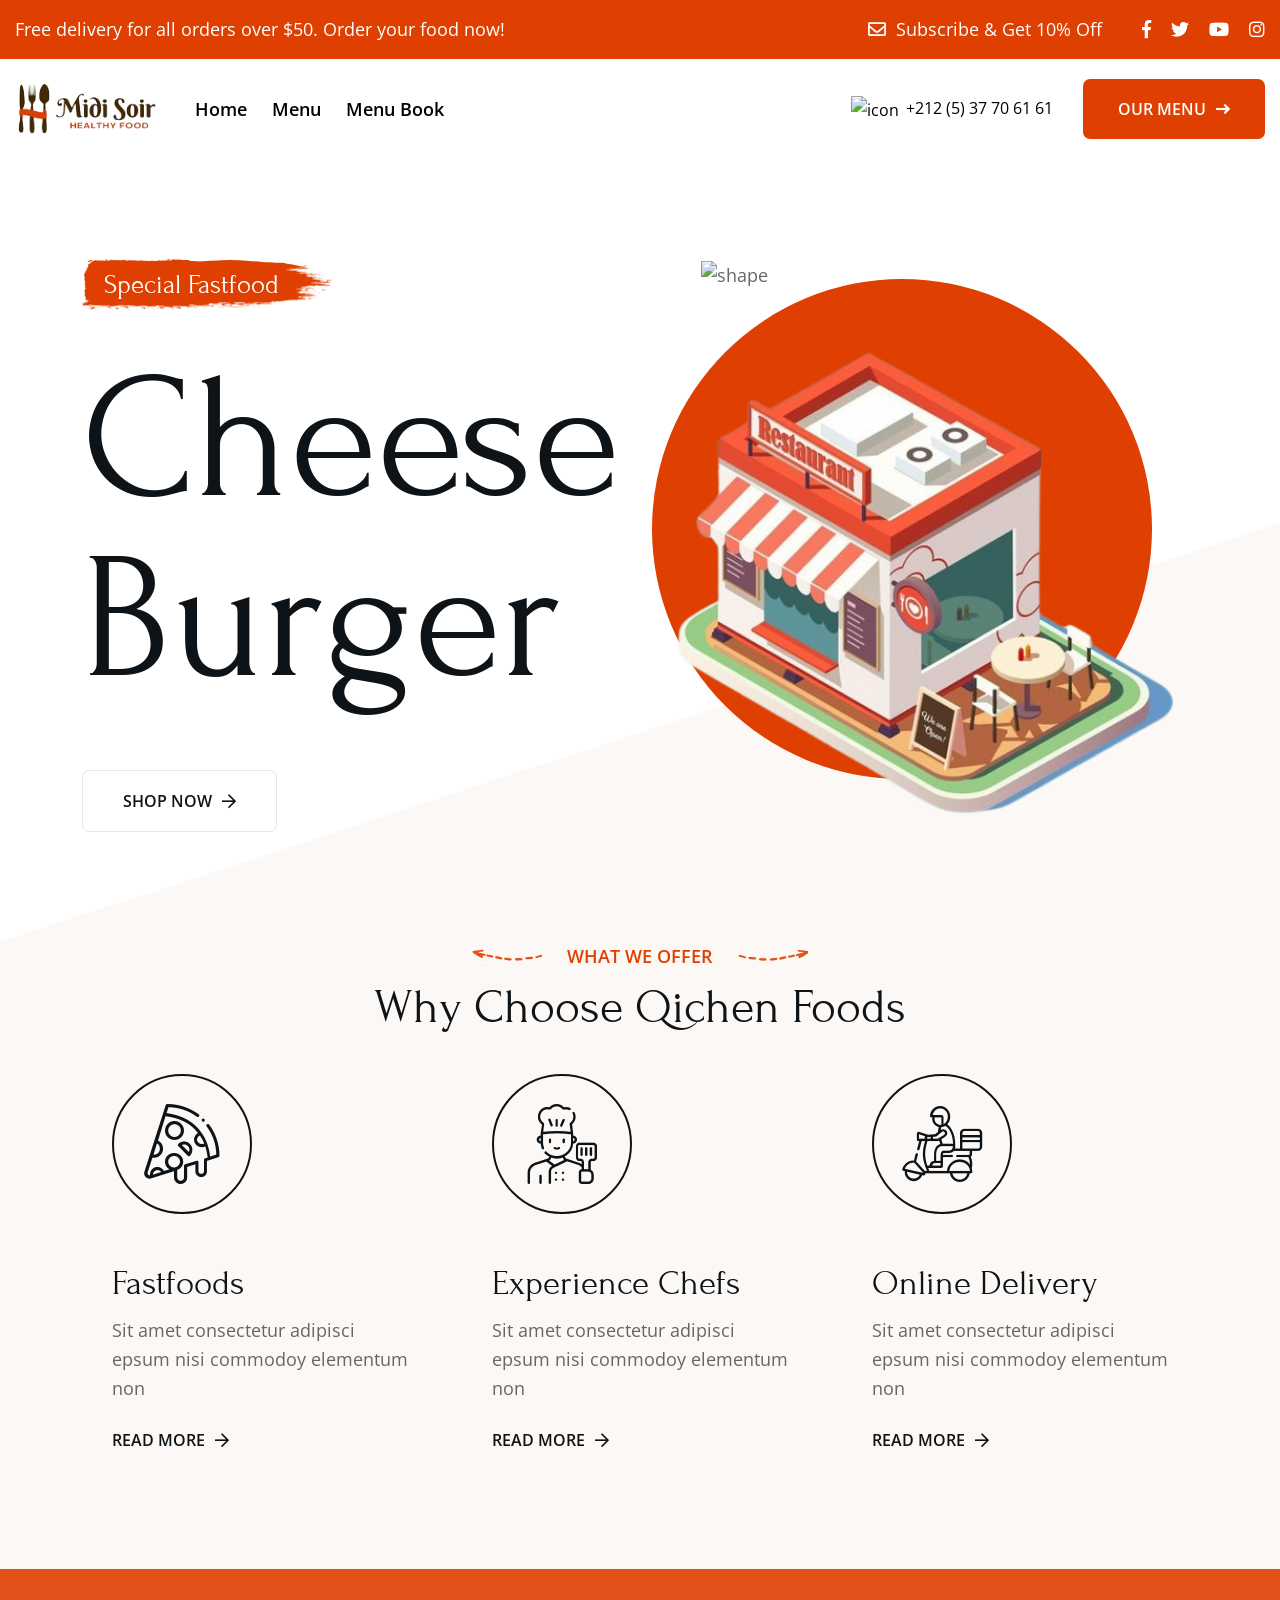
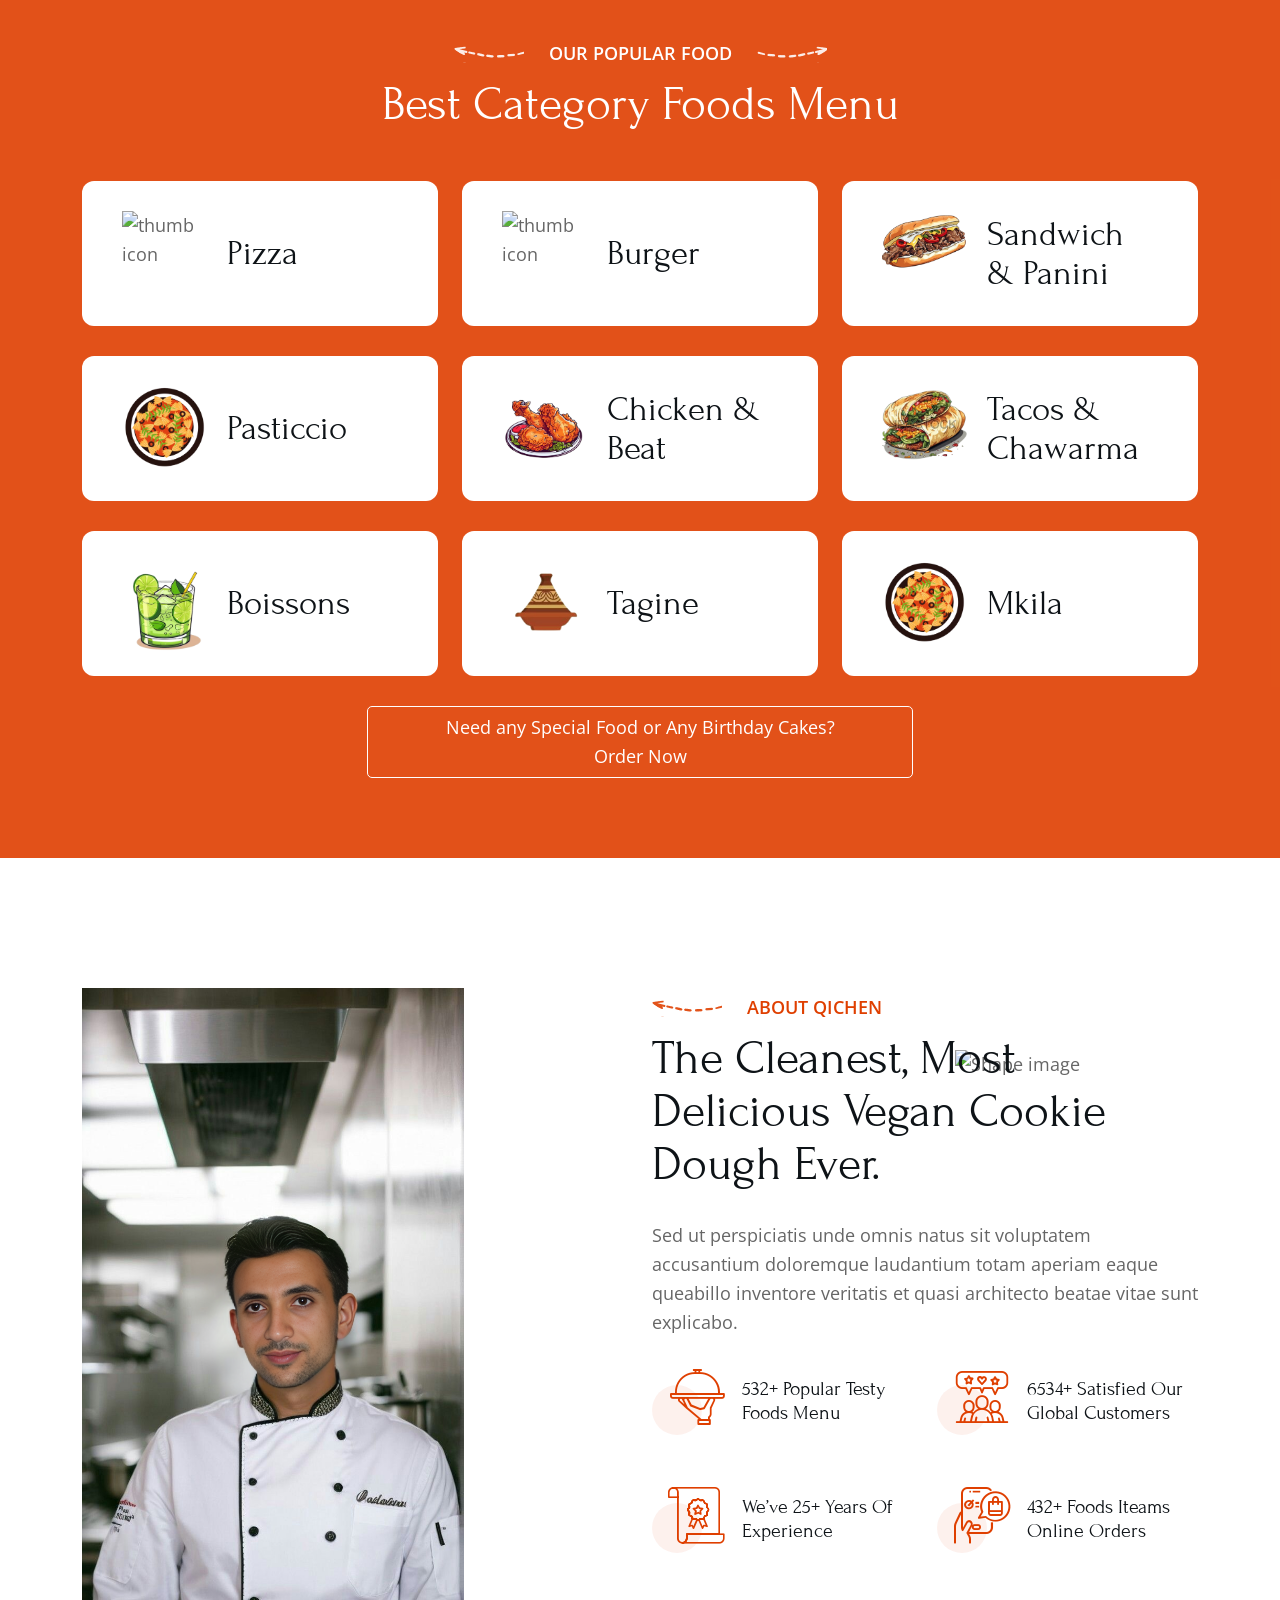
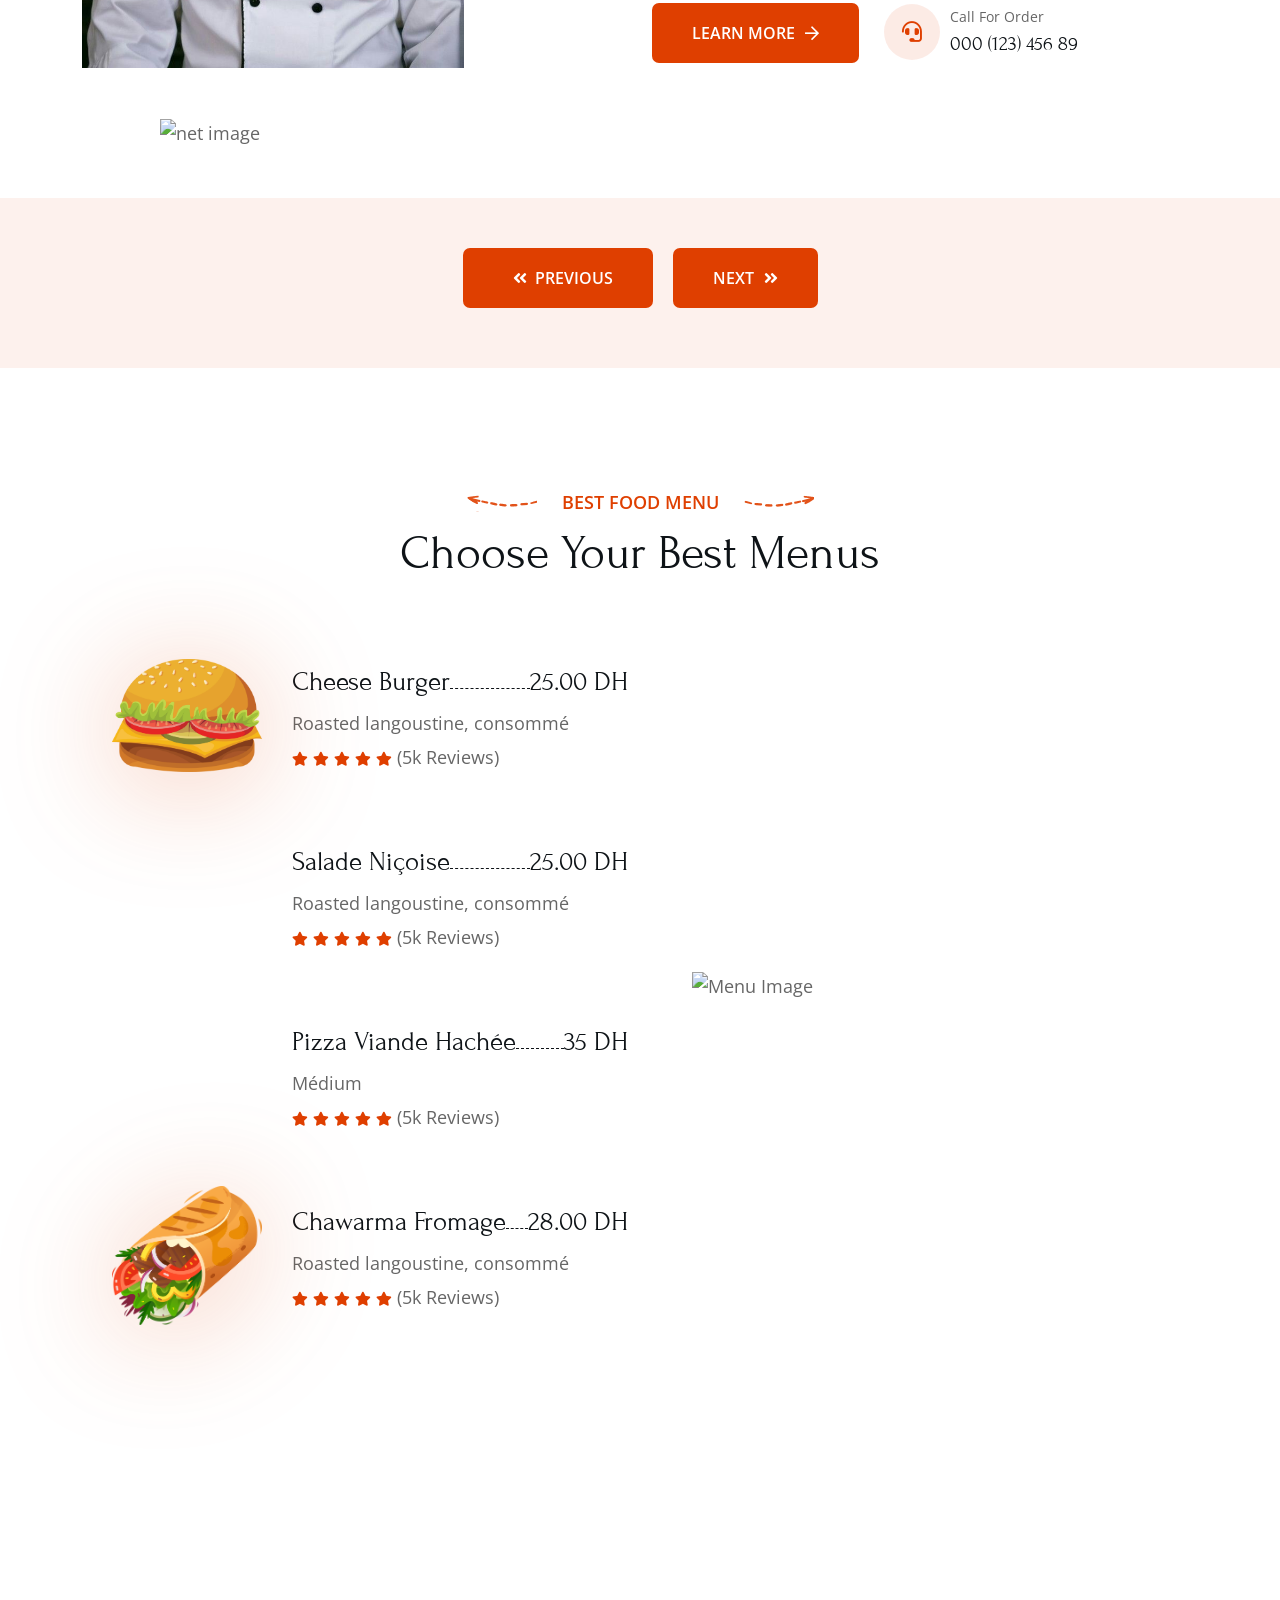
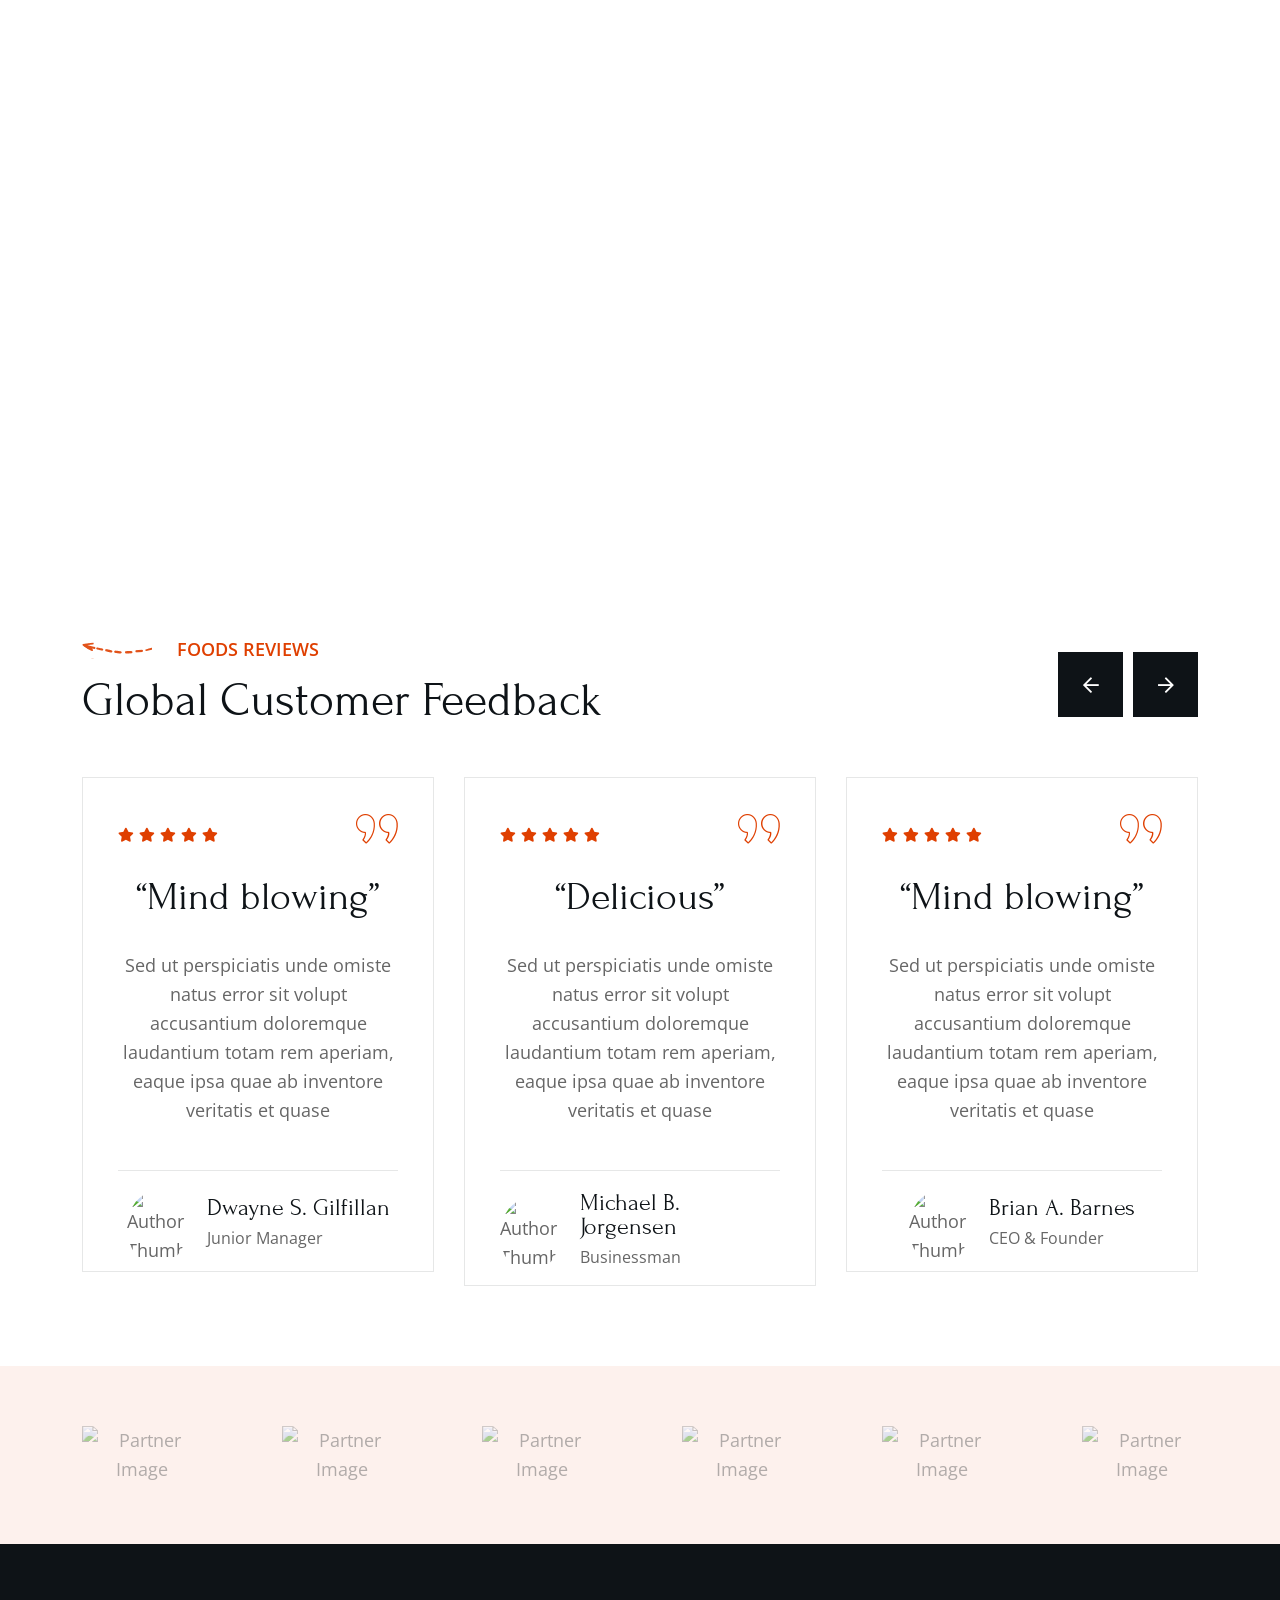
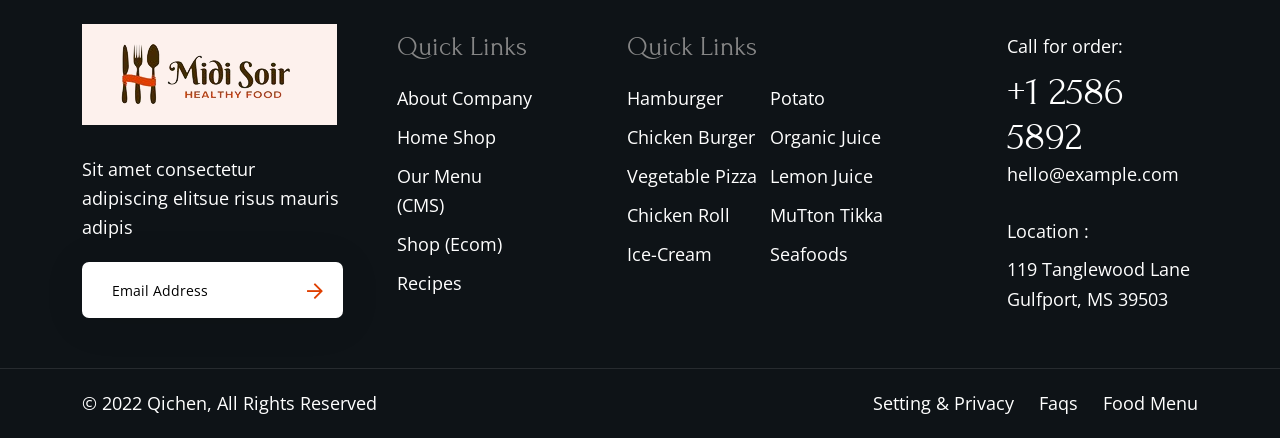
==== index.html @ 8001402e "New midi soir" ====
<!DOCTYPE html>
<html lang="zxx">
    <head>
        <!--====== Required meta tags ======-->
        <meta charset="utf-8">
        <meta http-equiv="x-ua-compatible" content="ie=edge">
        <meta name="description" content="">
        <meta name="viewport" content="width=device-width, initial-scale=1, shrink-to-fit=no">
        <!--====== Title ======-->
        <title>Qichen - Restaurant HTML Template</title>
        <!--====== Favicon Icon ======-->
        <link rel="shortcut icon" href="https://html.webtend.net/qichen/assets/images/favicon.ico" type="image/png">
        <!--====== Flaticon css ======-->
        <link rel="stylesheet" href="assets/fonts/flaticon/flaticon.css">
        <!--====== FontAwesome css ======-->
        <link rel="stylesheet" href="assets/fonts/fontawesome/css/all.min.css">
        <!--====== Bootstrap css ======-->
        <link rel="stylesheet" href="assets/vendor/bootstrap/css/bootstrap.min.css">
        <!--====== magnific-popup css ======-->
        <link rel="stylesheet" href="assets/vendor/magnific-popup/dist/magnific-popup.css">
        <!--====== Slick-popup css ======-->
        <link rel="stylesheet" href="assets/vendor/slick/slick.css">
        <!--====== Jquery UI css ======-->
        <link rel="stylesheet" href="assets/vendor/jquery-ui/jquery-ui.min.css">
        <!--====== Nice Select css ======-->
        <link rel="stylesheet" href="assets/vendor/nice-select/css/nice-select.css">
        <!--====== Animate css ======-->
        <link rel="stylesheet" href="assets/vendor/animate.css">
        <!--====== Default css ======-->
        <link rel="stylesheet" href="assets/css/default.css">
        <!--====== Style css ======-->
        <link rel="stylesheet" href="assets/css/style.css">
        <link rel="stylesheet" href="assets/css/book-menu.css">
    </head>
    <body>
        <!--====== Start Preloader ======-->
        <div class="preloader">
            <div class="loader">
                <div class="pre-shadow"></div>
                <div class="pre-box"></div>
            </div>
        </div><!--====== End Preloader ======-->

        <!--====== Start Header ======-->
        <header class="header-area">
            <div class="top-bar dark-red-bg text-white">
                <div class="container-fluid">
                    <div class="row">
                        <div class="col-lg-7">
                            <div class="top-left">
                                <span class="text">Free delivery for all orders over $50. Order your food now!</span>
                            </div>
                        </div>
                        <div class="col-lg-5">
                            <div class="top-right d-flex align-items-center justify-content-lg-end">
                                <span class="text"><i class="far fa-envelope"></i>Subscribe & Get 10% Off</span>
                                <ul class="social-link">
                                    <li><a href="#"><i class="fab fa-facebook-f"></i></a></li>
                                    <li><a href="#"><i class="fab fa-twitter"></i></a></li>
                                    <li><a href="#"><i class="fab fa-youtube"></i></a></li>
                                    <li><a href="#"><i class="fab fa-instagram"></i></a></li>
                                </ul>
                            </div>
                        </div>
                    </div>
                </div>
            </div>
            <!--=== Header Navigation ===-->
            <div class="header-navigation pt-20 pb-20">
                <div class="nav-overlay"></div>
                <div class="container-fluid">
                    <!--=== Primary Menu ===-->
                    <div class="primary-menu">
                        <!--=== Site Branding ===-->
                        <div class="site-branding">
                            <a href="index.html" class="brand-logo"><img src="assets/midi-soir/logo.png" alt="Site Logo"></a>
                        </div>
                        <!--=== Nav Inner Menu ===-->
                        <div class="nav-inner-menu">
                            <div class="nav-menu">
                                <!--=== Mobile Logo ===-->
                                <div class="mobile-logo mb-30 d-block d-xl-none text-center">
                                    <a href="index.html" class="brand-logo"><img src="https://html.webtend.net/qichen/assets/images/logo/logo-black.png" alt="Site Logo"></a>
                                </div>
                                <!--=== Main Menu ===-->
                                <nav class="main-menu">
                                    <ul>
                                        <li class="menu-item has-children"><a href="index.html" class="active">Home</a>
                                        </li>
                                        <li class="menu-item has-children"><a href="menu-fastfood.html">Menu</a>
                                        </li>

                                        <li class="menu-item has-children"><a href="Menu02.html">Menu Book</a>
                                        </li>
                                        <!-- <li class="menu-item"><a href="about.html">About</a></li>
                                        <li class="menu-item has-children"><a href="#">Shop</a>
                                            <ul class="sub-menu">
                                                <li><a href="products.html">Our Products</a></li>
                                                <li><a href="product-details.html">Product Details</a></li>
                                                <li><a href="cart.html">Sopping Cart</a></li>
                                                <li><a href="checkout.html">Checkout</a></li>
                                            </ul>
                                        </li>
                                        <li class="menu-item has-children"><a href="#">Blog</a>
                                            <ul class="sub-menu">
                                                <li><a href="blog-standard.html">Blog Standard</a></li>
                                                <li><a href="blog-details.html">Blog Details</a></li>
                                            </ul>
                                        </li>
                                        <li class="menu-item has-children"><a href="#">Pages</a>
                                            <ul class="sub-menu">
                                                <li><a href="gallery.html">Our Gallery</a></li>
                                                <li><a href="chefs.html">Our Chefs</a></li>
                                                <li><a href="history.html">Our History</a></li>
                                                <li><a href="reservations.html">Reservations</a></li>
                                                <li><a href="404.html">404</a></li>
                                                <li><a href="faq.html">Faq</a></li>
                                                <li><a>Contact</a></li>
                                            </ul>
                                        </li> -->
                                    </ul>
                                </nav>
                                <!--=== Nav Button ===-->
                                <div class="menu-button mt-40 d-xl-none">
                                    <a class="main-btn btn-red">Our Menu<i class="fas fa-long-arrow-right"></i></a>
                                </div>
                            </div>
                            <!--=== Nav right Item ===-->
                            <div class="nav-right-item d-flex align-items-center">
                                <div class="nav-call-button">
                                    <span><img src="https://html.webtend.net/qichen/assets/images/call.png" alt="icon"><a href="tel:+212 (5) 37 70 61 61">+212 (5) 37 70 61 61</a></span>
                                </div>
                                <div class="menu-button d-xl-block d-none">
                                    <a class="main-btn btn-red">Our Menu<i class="fas fa-long-arrow-right"></i></a>
                                </div>
                                <div class="navbar-toggler">
                                    <span></span>
                                    <span></span>
                                    <span></span>
                                </div>
                            </div>
                        </div>
                    </div>
                </div>
            </div>
        </header><!--====== End Header ======-->
        <!--=== Start Banner Section ===-->
        <section class="banner-two p-r z-1">
            <div class="shape shape-one"><span><img src="https://html.webtend.net/qichen/assets/images/hero/hero-shape-1.png" alt="shape"></span></div>
            <div class="shape shape-two"><span><img src="https://html.webtend.net/qichen/assets/images/hero/hot.png" alt="shape"></span></div>
            <div class="shape svg-shape">
                <svg height="435" viewBox="0 0 1920 435" fill="none" xmlns="http://www.w3.org/2000/svg">
                    <path d="M1330 0L0 435H1920V240L1330 0Z"/>
                </svg>
            </div>
            <div class="container">
                <div class="row align-items-center">
                    <div class="col-lg-6 order-lg-1 order-2">
                        <div class="hero-content">
                            <span class="tag-line wow fadeInUp" data-wow-delay=".5s">Special Fastfood</span>
                            <h1 class="wow fadeInDown" data-wow-delay=".7s">Cheese
                                Burger</h1>
                            <div class="hero-button wow fadeInUp" data-wow-delay=".9s">
                                <a href="products.html" class="main-btn filled-btn">Shop now<i class="far fa-arrow-right"></i></a>
                            </div>
                        </div>
                    </div>
                    <div class="col-lg-6 order-lg-2 order-1">
                        <div class="event-one_image-box text-center p-r z-1 wow fadeInLeft">
                            <img width="100%" src="assets/midi-soir/f3d70bfc100c0dec1bcbd3b7ba8bdef7-removebg-preview.png" alt="Event Image">
                            <div class="shape circle-shape"><span></span></div>
                        </div>
                        <!-- <div class="hero-img-box wow fadeInRight" data-wow-delay=".7s">
                            <img src="https://html.webtend.net/qichen/assets/images/hero/hero-2.png" alt="Hero Image">
                        </div> -->
                    </div>
                </div>
            </div>
        </section><!--=== End Banner Section ===-->
        <!--=== Start Features Section ===-->
        <section class="features-section light-gray-bg pb-75">
            <div class="container">
                <div class="row justify-content-center">
                    <div class="col-xl-6 col-lg-12">
                        <div class="section-title text-center mb-40">
                            <span class="sub-title">What we offer</span>
                            <h2>Why Choose Qichen Foods</h2>
                        </div>
                    </div>
                </div>
                <div class="row justify-content-center">
                    <div class="col-lg-4 col-md-6 col-sm-12">
                        <div class="single-features-item-two animate-hover-icon wow fadeInUp mb-40">
                            <div class="inner-content">
                                <div class="icon">
                                    <i class="flaticon-pizza-slice-1"></i>
                                </div>
                                <div class="text">
                                    <h3 class="title">Fastfoods</h3>
                                    <p>Sit amet consectetur adipisci epsum nisi commodoy elementum non</p>
                                    <a href="about.html" class="btn-link">read more<i class="far fa-arrow-right"></i></a>
                                </div>
                            </div>
                        </div>
                    </div>
                    <div class="col-lg-4 col-md-6 col-sm-12">
                        <div class="single-features-item-two animate-hover-icon wow fadeInDown mb-40">
                            <div class="inner-content">
                                <div class="icon">
                                    <i class="flaticon-chef-1"></i>
                                </div>
                                <div class="text">
                                    <h3 class="title">Experience Chefs</h3>
                                    <p>Sit amet consectetur adipisci epsum nisi commodoy elementum non</p>
                                    <a href="about.html" class="btn-link">read more<i class="far fa-arrow-right"></i></a>
                                </div>
                            </div>
                        </div>
                    </div>
                    <div class="col-lg-4 col-md-6 col-sm-12">
                        <div class="single-features-item-two animate-hover-icon wow fadeInUp mb-40">
                            <div class="inner-content">
                                <div class="icon">
                                    <i class="flaticon-delivery-man"></i>
                                </div>
                                <div class="text">
                                    <h3 class="title">Online Delivery</h3>
                                    <p>Sit amet consectetur adipisci epsum nisi commodoy elementum non</p>
                                    <a href="about.html" class="btn-link">read more<i class="far fa-arrow-right"></i></a>
                                </div>
                            </div>
                        </div>
                    </div>
                </div>
            </div>
        </section><!--=== End Features Section ===-->

             <!--=== Start Category Section ===-->
             <section class="category-bg-section pt-70 pb-80 p-r z-1" style="background-image: url(https://html.webtend.net/qichen/assets/images/bg/category-bg-1.jpg);">
                <div class="container">
                    <div class="row justify-content-center">
                        <div class="col-xl-6 col-lg-10">
                            <!--=== Section Title ===-->
                            <div class="section-title text-center text-white mb-50 wow fadeInDown">
                                <span class="sub-title">Our Popular Food</span>
                                <h2>Best Category Foods Menu</h2>
                            </div>
                        </div>
                    </div>
                    <div class="row">
                        <div class="col-lg-4 col-md-6 col-sm-12">
                            <!--=== Single Category Item ===-->
                            <div class="single-category-item mb-30 wow fadeInUp">
                                <div class="icon">
                                    <img src="https://html.webtend.net/qichen/assets/images/icon/icon-1.png" alt="thumb icon">
                                </div>
                                <div class="content d-flex">
                                    <h3 class="title"><a >Pizza</a></h3>
                                    <!-- <a  class="icon-btn"><i class="far fa-arrow-right"></i></a> -->
                                </div>
                            </div>
                        </div>
                        <div class="col-lg-4 col-md-6 col-sm-12">
                            <!--=== Single Category Item ===-->
                            <div class="single-category-item mb-30 wow fadeInUp">
                                <div class="icon">
                                    <img src="https://html.webtend.net/qichen/assets/images/icon/icon-2.png" alt="thumb icon">
                                </div>
                                <div class="content d-flex">
                                    <h3 class="title"><a >Burger</a></h3>
                                    <!-- <a  class="icon-btn"><i class="far fa-arrow-right"></i></a> -->
                                </div>
                            </div>
                        </div>
                        <div class="col-lg-4 col-md-6 col-sm-12">
                            <!--=== Single Category Item ===-->
                            <div class="single-category-item mb-30 wow fadeInUp">
                                <div class="icon">
                                    <img src="assets/midi-soir/sandwich-removebg-preview.png" alt="thumb icon">
                                </div>
                                <div class="content d-flex">
                                    <h3 class="title"><a >Sandwich & Panini</a></h3>
                                    <!-- <a  class="icon-btn"><i class="far fa-arrow-right"></i></a> -->
                                </div>
                            </div>
                        </div>
                        <div class="col-lg-4 col-md-6 col-sm-12">
                            <!--=== Single Category Item ===-->
                            <div class="single-category-item mb-30 wow fadeInUp">
                                <div class="icon">
                                    <img src="assets/midi-soir/pasticcio-removebg-preview.png" alt="thumb icon">
                                </div>
                                <div class="content d-flex">
                                    <h3 class="title"><a >Pasticcio</a></h3>
                                    <!-- <a  class="icon-btn"><i class="far fa-arrow-right"></i></a> -->
                                </div>
                            </div>
                        </div>
                        <div class="col-lg-4 col-md-6 col-sm-12">
                            <!--=== Single Category Item ===-->
                            <div class="single-category-item mb-30 wow fadeInUp">
                                <div class="icon">
                                    <img src="assets/midi-soir/chicken-meat-removebg-preview.png" alt="thumb icon">
                                </div>
                                <div class="content d-flex">
                                    <h3 class="title"><a >Chicken & Beat</a></h3>
                                    <!-- <a  class="icon-btn"><i class="far fa-arrow-right"></i></a> -->
                                </div>
                            </div>
                        </div>
                        <div class="col-lg-4 col-md-6 col-sm-12">
                            <!--=== Single Category Item ===-->
                            <div class="single-category-item mb-30 wow fadeInUp">
                                <div class="icon">
                                    <img src="assets/midi-soir/tacos-removebg-preview.png" alt="thumb icon">
                                </div>
                                <div class="content d-flex">
                                    <h3 class="title"><a >Tacos & Chawarma </a></h3>
                                    <!-- <a  class="icon-btn"><i class="far fa-arrow-right"></i></a> -->
                                </div>
                            </div>
                        </div>


                        <div class="col-lg-4 col-md-6 col-sm-12">
                            <!--=== Single Category Item ===-->
                            <div class="single-category-item mb-30 wow fadeInUp">
                                <div class="icon">
                                    <img src="assets/midi-soir/boisson-2.png" alt="thumb icon">
                                </div>
                                <div class="content d-flex">
                                    <h3 class="title"><a href="menu-seafood.html">Boissons </a></h3>
                                    <!-- <a href="menu-seafood.html" class="icon-btn"><i class="far fa-arrow-right"></i></a> -->
                                </div>
                            </div>
                        </div>

                        <div class="col-lg-4 col-md-6 col-sm-12">
                            <!--=== Single Category Item ===-->
                            <div class="single-category-item mb-30 wow fadeInUp">
                                <div class="icon">
                                    <img src="assets/midi-soir/tajine-illustration.png" alt="thumb icon">
                                </div>
                                <div class="content d-flex">
                                    <h3 class="title"><a href="menu-seafood.html">Tagine </a></h3>
                                    <!-- <a href="menu-seafood.html" class="icon-btn"><i class="far fa-arrow-right"></i></a> -->
                                </div>
                            </div>
                        </div>

                        <div class="col-lg-4 col-md-6 col-sm-12">
                            <!--=== Single Category Item ===-->
                            <div class="single-category-item mb-30 wow fadeInUp">
                                <div class="icon">
                                    <img src="assets/midi-soir/pasticcio-removebg-preview.png" alt="thumb icon">
                                </div>
                                <div class="content d-flex">
                                    <h3 class="title"><a href="menu-seafood.html">Mkila  </a></h3>
                                    <!-- <a href="menu-seafood.html" class="icon-btn"><i class="far fa-arrow-right"></i></a> -->
                                </div>
                            </div>
                        </div>
                    </div>
                    <div class="row justify-content-center">
                        <div class="col-xl-6 col-lg-8">
                            <!--=== Quote Box ===-->
                            <div class="quote-box text-center text-white wow fadeInUp">
                                <p>Need any Special Food or Any Birthday Cakes? <a href="menu-fastfood.html">Order Now</a></p>
                            </div>
                        </div>
                    </div>
                </div>
            </section><!--=== End Category Section ===-->
        <!--=== Start About Section ===-->
        <section class="about-shape-two-section p-r z-1 pt-130 pb-80">
            <div class="shape shape-one"><span><img src="https://html.webtend.net/qichen/assets/images/about/net.png" alt="net image"></span></div>
            <div class="shape shape-two"><span><img src="https://html.webtend.net/qichen/assets/images/about/shape-1.png" alt="Shape image"></span></div>
            <div class="container">
                <div class="row align-items-center">
                    <div class="col-lg-6">
                        <div class="about-image-box mb-50 wow fadeInLeft">
                            <!-- <img src="https://html.webtend.net/qichen/assets/images/about/image-6.jpg" alt="About Image"> -->
                            <img style="max-width: 70% !important;" src="4e5154fb-8cb1-4b45-a228-48e058f876f1.png" alt="About Image">

                        </div>
                    </div>
                    <div class="col-lg-6">
                        <div class="about-content-box content-box-gap mb-40">
                            <div class="section-title section-title-left mb-30 wow fadeInUp">
                                <span class="sub-title">About Qichen</span>
                                <h2>The Cleanest, Most Delicious Vegan Cookie Dough Ever.</h2>
                            </div>
                            <p class="wow fadeInDown">Sed ut perspiciatis unde omnis natus sit voluptatem accusantium doloremque laudantium totam aperiam eaque queabillo inventore
                                veritatis et quasi architecto beatae vitae sunt explicabo.</p>
                            <div class="row">
                                <div class="col-md-6">
                                    <div class="fancy-icon-box mb-50 wow fadeInUp">
                                        <div class="icon">
                                            <i class="flaticon-food-serving"></i>
                                        </div>
                                        <div class="text">
                                            <h5>532+ Popular Testy
                                                Foods Menu</h5>
                                        </div>
                                    </div>
                                </div>
                                <div class="col-md-6">
                                    <div class="fancy-icon-box mb-50 wow fadeInUp">
                                        <div class="icon">
                                            <i class="flaticon-discuss"></i>
                                        </div>
                                        <div class="text">
                                            <h5>6534+ Satisfied Our Global Customers</h5>
                                        </div>
                                    </div>
                                </div>
                                <div class="col-md-6">
                                    <div class="fancy-icon-box mb-50 wow fadeInUp">
                                        <div class="icon">
                                            <i class="flaticon-certificate"></i>
                                        </div>
                                        <div class="text">
                                            <h5>We’ve 25+ Years Of Experience</h5>
                                        </div>
                                    </div>
                                </div>
                                <div class="col-md-6">
                                    <div class="fancy-icon-box mb-50 wow fadeInUp">
                                        <div class="icon">
                                            <i class="flaticon-smartphone"></i>
                                        </div>
                                        <div class="text">
                                            <h5>432+ Foods Iteams
                                                Online Orders</h5>
                                        </div>
                                    </div>
                                </div>
                            </div>
                            <div class="about-button wow fadeInUp">
                                <a href="about.html" class="main-btn btn-red">learn more<i class="far fa-arrow-right"></i></a>
                                <a href="tel:000(123)45689" class="call-button">
                                    <div class="icon">
                                        <i class="fas fa-headset"></i>
                                    </div>
                                    <div class="text">
                                        <span>Call For Order</span>
                                        <h5>000 (123) 456 89</h5>
                                    </div>
                                </a>
                            </div>
                        </div>
                    </div>
                </div>
            </div>
        </section><!--=== End About Section ===-->

          <section class="menu-section menu-book-section pt-50 pb-20">
            <div class="controls">
                <button class="main-btn btn-red" id="prevBtn"><i class="fas fa-angle-double-left me-2"></i> Previous</button>
                <button class="main-btn btn-red" id="nextBtn">Next <i class="fas fa-angle-double-right"></i></button>
              </div>
                <div class="book-container" id="book"></div>
        </section><!--=== End Menu Section ===-->



         <!--=== Start Menu Section ===-->
         <section class="menu-section pt-120 pb-80">
            <div class="container">
                <div class="row justify-content-center">
                    <div class="col-xl-6 col-lg-10">
                        <div class="section-title text-center mb-60 wow fadeInDown">
                            <span class="sub-title">Best food menu</span>
                            <h2>Choose Your Best Menus</h2>
                        </div>
                    </div>
                </div>
                <div class="row align-items-center">
                    <div class="col-lg-6">
                        <div class="menu-content-box pl-lg-30 mb-50">
                            <div class="single-menu-item mb-30 wow fadeInUp">
                                <div class="thumb">
                                    <img src="assets/midi-soir/Asset 10.png" alt="">
                                </div>
                                <div class="text">
                                    <h3 class="item-title-price"><a href="menu-fastfood.html" class="item-title">Cheese Burger</a><span class="dot-border"></span><span class="price">25.00 DH</span></h3>
                                    <p>Roasted langoustine, consommé</p>
                                    <ul class="ratings">
                                        <li><i class="fas fa-star"></i></li>
                                        <li><i class="fas fa-star"></i></li>
                                        <li><i class="fas fa-star"></i></li>
                                        <li><i class="fas fa-star"></i></li>
                                        <li><i class="fas fa-star"></i></li>
                                        <li><span><a href="#">(5k Reviews)</a></span></li>
                                    </ul>
                                </div>
                            </div>
                            <div class="single-menu-item mb-30 wow fadeInUp">
                                <div class="thumb">
                                    <img src="assets/midi-soir/10 a.png" alt="">
                                </div>
                                <div class="text">
                                    <h3 class="item-title-price"><a href="menu-fastfood.html" class="item-title">
                                        Salade Niçoise</a><span class="dot-border"></span><span class="price">25.00 DH</span></h3>
                                    <p>Roasted langoustine, consommé</p>
                                    <ul class="ratings">
                                        <li><i class="fas fa-star"></i></li>
                                        <li><i class="fas fa-star"></i></li>
                                        <li><i class="fas fa-star"></i></li>
                                        <li><i class="fas fa-star"></i></li>
                                        <li><i class="fas fa-star"></i></li>
                                        <li><span><a href="#">(5k Reviews)</a></span></li>
                                    </ul>
                                </div>
                            </div>
                            <div class="single-menu-item mb-30 wow fadeInUp">
                                <div class="thumb">
                                    <img src="assets/midi-soir/M026T0043 H Pizza 24Oct23.png" alt="">
                                </div>
                                <div class="text">
                                    <h3 class="item-title-price"><a href="menu-fastfood.html" class="item-title">Pizza Viande Hachée</a><span class="dot-border"></span><span class="price">35 DH</span></h3>
                                    <p>Médium</p>
                                    <ul class="ratings">
                                        <li><i class="fas fa-star"></i></li>
                                        <li><i class="fas fa-star"></i></li>
                                        <li><i class="fas fa-star"></i></li>
                                        <li><i class="fas fa-star"></i></li>
                                        <li><i class="fas fa-star"></i></li>
                                        <li><span><a href="#">(5k Reviews)</a></span></li>
                                    </ul>
                                </div>
                            </div>
                            <div class="single-menu-item mb-30 wow fadeInUp">
                                <div class="thumb">
                                    <img src="assets/midi-soir/gyros.png" alt="">
                                </div>
                                <div class="text">
                                    <h3 class="item-title-price"><a href="menu-fastfood.html" class="item-title">Chawarma Fromage</a><span class="dot-border"></span><span class="price">28.00 DH</span></h3>
                                    <p>Roasted langoustine, consommé</p>
                                    <ul class="ratings">
                                        <li><i class="fas fa-star"></i></li>
                                        <li><i class="fas fa-star"></i></li>
                                        <li><i class="fas fa-star"></i></li>
                                        <li><i class="fas fa-star"></i></li>
                                        <li><i class="fas fa-star"></i></li>
                                        <li><span><a href="#">(5k Reviews)</a></span></li>
                                    </ul>
                                </div>
                            </div>
                        </div>
                    </div>
                    <div class="col-lg-6">
                        <div class="menu-img-box mb-50 pl-lg-40 wow fadeInRight">
                            <img src="https://html.webtend.net/qichen/assets/images/menu/menu-single-2.jpg" alt="Menu Image">
                        </div>
                    </div>
                </div>
            </div>
        </section><!--=== End Menu Section ===-->
        <!--=== Start Testimonial Section ===-->
        <section class="gallery-section pb-130">
            <div class="container-fluid">
                <div class="gallery-slider-one wow fadeInUp">
                    <div class="gallery-item-one mb-60">
                        <div class="gallery-img">
                            <img height="" src="assets/midi-soir/img-7.PNG" alt="Gallery Image">
                            <div class="hover-overlay">
                                <div class="hover-content">
                                    <span class="tag-btn">Fastfood</span>
                                    <h3 class="title">Chicken Hamburger</h3>
                                    <a href="#" class="icon-btn"><i class="far fa-arrow-right"></i></a>
                                </div>
                            </div>
                        </div>
                    </div>
                    <div class="gallery-item-one mb-60">
                        <div class="gallery-img">
                            <img  height="445px"  src="assets/midi-soir/img-10.PNG" alt="Gallery Image">
                            <div class="hover-overlay">
                                <div class="hover-content">
                                    <span class="tag-btn">Fastfood</span>
                                    <h3 class="title">Chicken Hamburger</h3>
                                    <a href="#" class="icon-btn"><i class="far fa-arrow-right"></i></a>
                                </div>
                            </div>
                        </div>
                    </div>
                    <div class="gallery-item-one mb-60">
                        <div class="gallery-img">
                            <img src="assets/midi-soir/img-8.PNG" alt="Gallery Image">
                            <div class="hover-overlay">
                                <div class="hover-content">
                                    <span class="tag-btn">Fastfood</span>
                                    <h3 class="title">Chicken Hamburger</h3>
                                    <a href="#" class="icon-btn"><i class="far fa-arrow-right"></i></a>
                                </div>
                            </div>
                        </div>
                    </div>
                    <div class="gallery-item-one mb-60">
                        <div class="gallery-img">
                            <img src="assets/midi-soir/img-9.PNG" alt="Gallery Image">
                            <div class="hover-overlay">
                                <div class="hover-content">
                                    <span class="tag-btn">Fastfood</span>
                                    <h3 class="title">Chicken Hamburger</h3>
                                    <a href="#" class="icon-btn"><i class="far fa-arrow-right"></i></a>
                                </div>
                            </div>
                        </div>
                    </div>
                    <div class="gallery-item-one mb-60">
                        <div class="gallery-img">
                            <img height="445px" src="assets/midi-soir/img-6.PNG" alt="Gallery Image">
                            <div class="hover-overlay">
                                <div class="hover-content">
                                    <span class="tag-btn">Fastfood</span>
                                    <h3 class="title">Chicken Hamburger</h3>
                                    <a href="#" class="icon-btn"><i class="far fa-arrow-right"></i></a>
                                </div>
                            </div>
                        </div>
                    </div>
                </div>
            </div>
        </section><!--=== End Testimonial Section ===-->
        <!--=== Start Testimonial Section ===-->
        <section class="testimonial-section-three pt-120 pb-80">
            <div class="container">
                <div class="row align-items-end">
                    <div class="col-md-8">
                        <div class="section-title section-title-left mb-50 wow fadeInLeft">
                            <span class="sub-title">Foods reviews</span>
                            <h2>Global Customer Feedback</h2>
                        </div>
                    </div>
                    <div class="col-md-4">
                        <div class="testimonial-arrows wow fadeInRight mb-60"></div>
                    </div>
                </div>
                <div class="testimonial-slider-three wow fadeInUp">
                    <div class="single-testimonial-three">
                        <div class="testimonial-inner-content">
                            <div class="rating-quote-box d-flex align-items-center justify-content-between">
                                <div class="ratings-box">
                                    <ul class="ratings">
                                        <li><i class="fas fa-star"></i></li>
                                        <li><i class="fas fa-star"></i></li>
                                        <li><i class="fas fa-star"></i></li>
                                        <li><i class="fas fa-star"></i></li>
                                        <li><i class="fas fa-star"></i></li>
                                    </ul>
                                </div>
                                <div class="quote">
                                    <i class="flaticon-right-quote"></i>
                                </div>
                            </div>
                            <h3>“Yamee Foods”</h3>
                            <p>Sed ut perspiciatis unde omiste natus error sit volupt accusantium
                                doloremque laudantium totam rem aperiam, eaque ipsa quae ab
                                inventore veritatis et quase </p>
                            <div class="author-title-thumb">
                                <div class="author-thumb">
                                    <img src="https://html.webtend.net/qichen/assets/images/testimonial/author-thumb-2.jpg" alt="Author Thumb">
                                </div>
                                <div class="author-title">
                                    <h3 class="title">Hubert J. Johnson</h3>
                                    <p class="position">CEO & Founder</p>
                                </div>
                            </div>
                        </div>
                    </div>
                    <div class="single-testimonial-three">
                        <div class="testimonial-inner-content">
                            <div class="rating-quote-box d-flex align-items-center justify-content-between">
                                <div class="ratings-box">
                                    <ul class="ratings">
                                        <li><i class="fas fa-star"></i></li>
                                        <li><i class="fas fa-star"></i></li>
                                        <li><i class="fas fa-star"></i></li>
                                        <li><i class="fas fa-star"></i></li>
                                        <li><i class="fas fa-star"></i></li>
                                    </ul>
                                </div>
                                <div class="quote">
                                    <i class="flaticon-right-quote"></i>
                                </div>
                            </div>
                            <h3>“Mind blowing”</h3>
                            <p>Sed ut perspiciatis unde omiste natus error sit volupt accusantium
                                doloremque laudantium totam rem aperiam, eaque ipsa quae ab
                                inventore veritatis et quase </p>
                            <div class="author-title-thumb">
                                <div class="author-thumb">
                                    <img src="https://html.webtend.net/qichen/assets/images/testimonial/author-thumb-3.jpg" alt="Author Thumb">
                                </div>
                                <div class="author-title">
                                    <h3 class="title">Dwayne S. Gilfillan</h3>
                                    <p class="position">Junior Manager</p>
                                </div>
                            </div>
                        </div>
                    </div>
                    <div class="single-testimonial-three">
                        <div class="testimonial-inner-content">
                            <div class="rating-quote-box d-flex align-items-center justify-content-between">
                                <div class="ratings-box">
                                    <ul class="ratings">
                                        <li><i class="fas fa-star"></i></li>
                                        <li><i class="fas fa-star"></i></li>
                                        <li><i class="fas fa-star"></i></li>
                                        <li><i class="fas fa-star"></i></li>
                                        <li><i class="fas fa-star"></i></li>
                                    </ul>
                                </div>
                                <div class="quote">
                                    <i class="flaticon-right-quote"></i>
                                </div>
                            </div>
                            <h3>“Delicious”</h3>
                            <p>Sed ut perspiciatis unde omiste natus error sit volupt accusantium
                                doloremque laudantium totam rem aperiam, eaque ipsa quae ab
                                inventore veritatis et quase </p>
                            <div class="author-title-thumb">
                                <div class="author-thumb">
                                    <img src="https://html.webtend.net/qichen/assets/images/testimonial/author-thumb-4.jpg" alt="Author Thumb">
                                </div>
                                <div class="author-title">
                                    <h3 class="title">Michael B. Jorgensen</h3>
                                    <p class="position">Businessman</p>
                                </div>
                            </div>
                        </div>
                    </div>
                    <div class="single-testimonial-three">
                        <div class="testimonial-inner-content">
                            <div class="rating-quote-box d-flex align-items-center justify-content-between">
                                <div class="ratings-box">
                                    <ul class="ratings">
                                        <li><i class="fas fa-star"></i></li>
                                        <li><i class="fas fa-star"></i></li>
                                        <li><i class="fas fa-star"></i></li>
                                        <li><i class="fas fa-star"></i></li>
                                        <li><i class="fas fa-star"></i></li>
                                    </ul>
                                </div>
                                <div class="quote">
                                    <i class="flaticon-right-quote"></i>
                                </div>
                            </div>
                            <h3>“Mind blowing”</h3>
                            <p>Sed ut perspiciatis unde omiste natus error sit volupt accusantium
                                doloremque laudantium totam rem aperiam, eaque ipsa quae ab
                                inventore veritatis et quase </p>
                            <div class="author-title-thumb">
                                <div class="author-thumb">
                                    <img src="https://html.webtend.net/qichen/assets/images/testimonial/author-thumb-2.jpg" alt="Author Thumb">
                                </div>
                                <div class="author-title">
                                    <h3 class="title">Brian A. Barnes</h3>
                                    <p class="position">CEO & Founder</p>
                                </div>
                            </div>
                        </div>
                    </div>
                </div>
            </div>
        </section><!--=== End Testimonial Section ===-->
        <!--====== Start Partners Section ======-->
        <section class="partners-section light-red-bg pt-60 pb-60">
            <div class="container">
                <!--=== Partners Slider ===-->
                <div class="partner-slider-one wow fadeInDown">
                    <div class="single-partner-item">
                        <div class="partner-img">
                            <a href="#"><img src="https://html.webtend.net/qichen/assets/images/partners/partner-1.png" alt="Partner Image"></a>
                        </div>
                    </div>
                    <div class="single-partner-item">
                        <div class="partner-img">
                            <a href="#"><img src="https://html.webtend.net/qichen/assets/images/partners/partner-2.png" alt="Partner Image"></a>
                        </div>
                    </div>
                    <div class="single-partner-item">
                        <div class="partner-img">
                            <a href="#"><img src="https://html.webtend.net/qichen/assets/images/partners/partner-3.png" alt="Partner Image"></a>
                        </div>
                    </div>
                    <div class="single-partner-item">
                        <div class="partner-img">
                            <a href="#"><img src="https://html.webtend.net/qichen/assets/images/partners/partner-4.png" alt="Partner Image"></a>
                        </div>
                    </div>
                    <div class="single-partner-item">
                        <div class="partner-img">
                            <a href="#"><img src="https://html.webtend.net/qichen/assets/images/partners/partner-5.png" alt="Partner Image"></a>
                        </div>
                    </div>
                    <div class="single-partner-item">
                        <div class="partner-img">
                            <a href="#"><img src="https://html.webtend.net/qichen/assets/images/partners/partner-6.png" alt="Partner Image"></a>
                        </div>
                    </div>
                    <div class="single-partner-item">
                        <div class="partner-img">
                            <a href="#"><img src="https://html.webtend.net/qichen/assets/images/partners/partner-4.png" alt="Partner Image"></a>
                        </div>
                    </div>
                </div>
            </div>
        </section><!--====== End Partners Section ======-->
        <!--=== Start Footer ===-->
        <footer class="footer-dark dark-black-bg text-white p-r z-1 pt-80">
            <!--=== Footer Widget ===-->
            <div class="footer-widget-area pb-10">
                <div class="container">
                    <div class="row">
                        <div class="col-lg-3 col-md-6">
                            <div class="footer-widget about-company-widget pr-lg-30 mb-40 wow fadeInUp">
                                <div class="footer-content">
                                    <a href="index.html"  style="background-color: #FDF1ED" class="footer-logo mb-30"><img src="assets/midi-soir/logo.png" alt="Brand Logo"></a>
                                    <p>Sit amet consectetur adipiscing elitsue risus mauris adipis</p>
                                    <form>
                                        <div class="form_group">
                                            <label><i class="far fa-arrow-right"></i></label>
                                            <input type="email" class="form_control" placeholder="Email Address" name="email">
                                        </div>
                                    </form>
                                </div>
                            </div>
                        </div>
                        <div class="col-lg-2 col-md-6">
                            <div class="footer-widget footer-nav-widget pl-lg-30 mb-40 wow fadeInDown">
                                <h4 class="widget-title">Quick Links</h4>
                                <div class="footer-nav-content">
                                    <ul class="footer-nav">
                                        <li><a href="#">About Company</a></li>
                                        <li><a href="#">Home Shop</a></li>
                                        <li><a href="#">Our Menu (CMS)</a></li>
                                        <li><a href="#">Shop (Ecom)</a></li>
                                        <li><a href="#">Recipes</a></li>
                                    </ul>
                                </div>
                            </div>
                        </div>
                        <div class="col-lg-4 col-md-6">
                            <div class="footer-widget footer-nav-widget-two pl-lg-70 mb-40 wow fadeInUp">
                                <h4 class="widget-title">Quick Links</h4>
                                <div class="footer-nav-content">
                                    <ul class="footer-nav">
                                        <li><a href="#">Hamburger</a></li>
                                        <li><a href="#">Chicken Burger</a></li>
                                        <li><a href="#">Vegetable Pizza</a></li>
                                        <li><a href="#">Chicken Roll</a></li>
                                        <li><a href="#">Ice-Cream</a></li>
                                    </ul>
                                    <ul class="footer-nav">
                                        <li><a href="#">Potato</a></li>
                                        <li><a href="#">Organic Juice</a></li>
                                        <li><a href="#">Lemon Juice</a></li>
                                        <li><a href="#">MuTton Tikka</a></li>
                                        <li><a href="#">Seafoods</a></li>
                                    </ul>
                                </div>
                            </div>
                        </div>
                        <div class="col-lg-3 col-md-6">
                            <div class="footer-widget contact-info-widget pl-lg-70 mb-40 wow fadeInDown">
                                <div class="contact-info-box mb-20">
                                    <span class="title">Call for order:</span>
                                    <h3><a href="tel:+125865892">+1 2586 5892</a></h3>
                                    <p><a href="mailto:hello@example.com">hello@example.com</a></p>
                                </div>
                                <div class="contact-info-box mb-20">
                                    <span class="title">Location :</span>
                                    <p>119 Tanglewood Lane
                                        Gulfport, MS 39503</p>
                                </div>
                            </div>
                        </div>
                    </div>
                </div>
            </div>
            <!--=== Copyright Area ===-->
            <div class="copyright-area border-top-1">
                <div class="container">
                    <div class="row">
                        <div class="col-lg-6">
                            <div class="copyright-text">
                                <P>&copy; 2022 Qichen, All Rights Reserved</P>
                            </div>
                        </div>
                        <div class="col-lg-6">
                            <div class="copyright-nav float-lg-end">
                                <ul>
                                    <li><a href="#">Setting & Privacy</a></li>
                                    <li><a href="#">Faqs</a></li>
                                    <li><a href="#">Food Menu</a></li>
                                </ul>
                            </div>
                        </div>
                    </div>
                </div>
            </div>
        </footer><!--=== End Footer ===-->
        <!--=== End Reservation Section ===-->
        <!--====== Back To Top  ======-->
        <a href="#" class="back-to-top" ><i class="far fa-angle-up"></i></a>
        <!--====== Jquery js ======-->
        <script src="assets/vendor/jquery-3.6.0.min.js"></script>
        <!--====== Bootstrap js ======-->
        <script src="assets/vendor/popper/popper.min.js"></script>
        <!--====== Bootstrap js ======-->
        <script src="assets/vendor/bootstrap/js/bootstrap.min.js"></script>
        <!--====== Slick js ======-->
        <script src="assets/vendor/slick/slick.min.js"></script>
        <!--====== Magnific js ======-->
        <script src="assets/vendor/magnific-popup/dist/jquery.magnific-popup.min.js"></script>
        <!--====== Isotope js ======-->
        <script src="assets/vendor/isotope.min.js"></script>
        <!--====== Imagesloaded js ======-->
        <script src="assets/vendor/imagesloaded.min.js"></script>
        <!--====== Counterup js ======-->
        <script src="assets/vendor/jquery.counterup.min.js"></script>
        <!--====== Waypoints js ======-->
        <script src="assets/vendor/jquery.waypoints.js"></script>
        <!--====== Nice-select js ======-->
        <script src="assets/vendor/nice-select/js/jquery.nice-select.min.js"></script>
        <!--====== jquery UI js ======-->
        <script src="assets/vendor/jquery-ui/jquery-ui.min.js"></script>
        <!--====== WOW js ======-->
        <script src="assets/vendor/wow.min.js"></script>
        <!--====== Main js ======-->
        <script src="assets/js/theme.js"></script>

          <!-- Include StPageFlip JS -->
  <script src="https://cdn.jsdelivr.net/npm/page-flip/dist/js/page-flip.browser.min.js"></script>
  <script>
    document.addEventListener('DOMContentLoaded', function () {
      const images = [
        'MIDI SOIR MODIF ff/0.png',
        'MIDI SOIR MODIF ff/1.png',
        'MIDI SOIR MODIF ff/2.png',
        'MIDI SOIR MODIF ff/3.png',
        'MIDI SOIR MODIF ff/4.png',
        'MIDI SOIR MODIF ff/5.png'
        // Add more image paths as needed
      ];

      const pageFlip = new St.PageFlip(document.getElementById('book'), {
        width: 400,
        height: 600,
        size: 'fixed',
        maxShadowOpacity: 0.5,
        showCover: false,
        mobileScrollSupport: false,
      });

      pageFlip.loadFromImages(images);

      // Navigation buttons
      const prevBtn = document.getElementById('prevBtn');
      const nextBtn = document.getElementById('nextBtn');

      prevBtn.addEventListener('click', () => {
        pageFlip.flipPrev();
      });

      nextBtn.addEventListener('click', () => {
        pageFlip.flipNext();
      });

      // Disable buttons at the beginning and end
      pageFlip.on('flip', (e) => {
        const currentPage = pageFlip.getCurrentPageIndex();
        const totalPages = pageFlip.getPageCount();

        prevBtn.disabled = currentPage === 0;
        nextBtn.disabled = currentPage >= totalPages - 1;
      });

      // Initialize button states
      prevBtn.disabled = true;
    });
  </script>
    </body>
</html>
---- assets/css/default.css ----
/*---------------------------------------
    - Margin & Padding
-----------------------------------------*/
/*-- Margin Top --*/
.mt-5 {
  margin-top: 5px; }

.mt-10 {
  margin-top: 10px; }

.mt-15 {
  margin-top: 15px; }

.mt-20 {
  margin-top: 20px; }

.mt-25 {
  margin-top: 25px; }

.mt-30 {
  margin-top: 30px; }

.mt-35 {
  margin-top: 35px; }

.mt-40 {
  margin-top: 40px; }

.mt-45 {
  margin-top: 45px; }

.mt-50 {
  margin-top: 50px; }

.mt-55 {
  margin-top: 55px; }

.mt-60 {
  margin-top: 60px; }

.mt-65 {
  margin-top: 65px; }

.mt-70 {
  margin-top: 70px; }

.mt-75 {
  margin-top: 75px; }

.mt-80 {
  margin-top: 80px; }

.mt-85 {
  margin-top: 85px; }

.mt-90 {
  margin-top: 90px; }

.mt-95 {
  margin-top: 95px; }

.mt-100 {
  margin-top: 100px; }

.mt-105 {
  margin-top: 105px; }

.mt-110 {
  margin-top: 110px; }

.mt-115 {
  margin-top: 115px; }

.mt-120 {
  margin-top: 120px; }

.mt-125 {
  margin-top: 125px; }

.mt-130 {
  margin-top: 130px; }

.mt-135 {
  margin-top: 135px; }

.mt-140 {
  margin-top: 140px; }

.mt-145 {
  margin-top: 145px; }

.mt-150 {
  margin-top: 150px; }

.mt-155 {
  margin-top: 155px; }

.mt-160 {
  margin-top: 160px; }

.mt-165 {
  margin-top: 165px; }

.mt-170 {
  margin-top: 170px; }

.mt-175 {
  margin-top: 175px; }

.mt-180 {
  margin-top: 180px; }

.mt-185 {
  margin-top: 185px; }

.mt-190 {
  margin-top: 190px; }

.mt-195 {
  margin-top: 195px; }

.mt-200 {
  margin-top: 200px; }

.mt-205{
  margin-top: 205px;
}
.mt-210{
  margin-top: 210px;
}
.mt-215{
  margin-top: 215px;
}
.mt-220{
  margin-top: 220px;
}
.mt-225{
  margin-top: 225px;
}
.mt-230{
  margin-top: 230px;
}
.mt-235{
  margin-top: 235px;
}
.mt-240{
  margin-top: 240px;
}
.mt-245{
  margin-top: 245px;
}
.mt-250{
  margin-top: 250px;
}
.mt-255{
  margin-top: 255px;
}
.mt-260{
  margin-top: 260px;
}
.mt-265{
  margin-top: 265px;
}
.mt-270{
  margin-top: 270px;
}
.mt-275{
  margin-top: 275px;
}
.mt-280{
  margin-top: 280px;
}
.mt-285{
  margin-top: 285px;
}
.mt-290{
  margin-top: 290px;
}
.mt-295{
  margin-top: 295px;
}
.mt-300{
  margin-top: 300px;
}
/*-- Margin Bottom --*/
.mb-5 {
  margin-bottom: 5px; }

.mb-10 {
  margin-bottom: 10px; }

.mb-15 {
  margin-bottom: 15px; }

.mb-20 {
  margin-bottom: 20px; }

.mb-25 {
  margin-bottom: 25px; }

.mb-30 {
  margin-bottom: 30px; }

.mb-35 {
  margin-bottom: 35px; }

.mb-40 {
  margin-bottom: 40px; }

.mb-45 {
  margin-bottom: 45px; }

.mb-50 {
  margin-bottom: 50px; }

.mb-55 {
  margin-bottom: 55px; }

.mb-60 {
  margin-bottom: 60px; }

.mb-65 {
  margin-bottom: 65px; }

.mb-70 {
  margin-bottom: 70px; }

.mb-75 {
  margin-bottom: 75px; }

.mb-80 {
  margin-bottom: 80px; }

.mb-85 {
  margin-bottom: 85px; }

.mb-90 {
  margin-bottom: 90px; }

.mb-95 {
  margin-bottom: 95px; }

.mb-100 {
  margin-bottom: 100px; }

.mb-105 {
  margin-bottom: 105px; }

.mb-110 {
  margin-bottom: 110px; }

.mb-115 {
  margin-bottom: 115px; }

.mb-120 {
  margin-bottom: 120px; }

.mb-125 {
  margin-bottom: 125px; }

.mb-130 {
  margin-bottom: 130px; }

.mb-135 {
  margin-bottom: 135px; }

.mb-140 {
  margin-bottom: 140px; }

.mb-145 {
  margin-bottom: 145px; }

.mb-150 {
  margin-bottom: 150px; }

.mb-155 {
  margin-bottom: 155px; }

.mb-160 {
  margin-bottom: 160px; }

.mb-165 {
  margin-bottom: 165px; }

.mb-170 {
  margin-bottom: 170px; }

.mb-175 {
  margin-bottom: 175px; }

.mb-180 {
  margin-bottom: 180px; }

.mb-185 {
  margin-bottom: 185px; }

.mb-190 {
  margin-bottom: 190px; }

.mb-195 {
  margin-bottom: 195px; }

.mb-200 {
  margin-bottom: 200px; }

.mb-205 {
  margin-bottom: 205px; }

.mb-210 {
  margin-bottom: 210px; }

.mb-215 {
  margin-bottom: 215px; }

.mb-220 {
  margin-bottom: 220px; }

.mb-225 {
  margin-bottom: 225px; }

.mb-230 {
  margin-bottom: 230px; }

.mb-235 {
  margin-bottom: 235px; }

.mb-240 {
  margin-bottom: 240px; }

.mb-245 {
  margin-bottom: 245px; }

.mb-250 {
  margin-bottom: 250px; }

.mb-255 {
  margin-bottom: 255px; }

.mb-260 {
  margin-bottom: 260px; }

.mb-265 {
  margin-bottom: 265px; }

.mb-270 {
  margin-bottom: 270px; }

.mb-275 {
  margin-bottom: 275px; }

.mb-280 {
  margin-bottom: 280px; }

.mb-285 {
  margin-bottom: 285px; }

.mb-290 {
  margin-bottom: 290px; }

.mb-295 {
  margin-bottom: 295px; }

.mb-300 {
  margin-bottom: 300px; }

/*-- Margin Left --*/
.ml-5 {
  margin-left: 5px; }

.ml-10 {
  margin-left: 10px; }

.ml-15 {
  margin-left: 15px; }

.ml-20 {
  margin-left: 20px; }

.ml-25 {
  margin-left: 25px; }

.ml-30 {
  margin-left: 30px; }

.ml-35 {
  margin-left: 35px; }

.ml-40 {
  margin-left: 40px; }

.ml-45 {
  margin-left: 45px; }

.ml-50 {
  margin-left: 50px; }

.ml-55 {
  margin-left: 55px; }

.ml-60 {
  margin-left: 60px; }

.ml-65 {
  margin-left: 65px; }

.ml-70 {
  margin-left: 70px; }

.ml-75 {
  margin-left: 75px; }

.ml-80 {
  margin-left: 80px; }

.ml-85 {
  margin-left: 85px; }

.ml-90 {
  margin-left: 90px; }

.ml-95 {
  margin-left: 95px; }

.ml-100 {
  margin-left: 100px; }

.ml-105 {
  margin-left: 105px; }

.ml-110 {
  margin-left: 110px; }

.ml-115 {
  margin-left: 115px; }

.ml-120 {
  margin-left: 120px; }

.ml-125 {
  margin-left: 125px; }

.ml-130 {
  margin-left: 130px; }

.ml-135 {
  margin-left: 135px; }

.ml-140 {
  margin-left: 140px; }

.ml-145 {
  margin-left: 145px; }

.ml-150 {
  margin-left: 150px; }

.ml-155 {
  margin-left: 155px; }

.ml-160 {
  margin-left: 160px; }

.ml-165 {
  margin-left: 165px; }

.ml-170 {
  margin-left: 170px; }

.ml-175 {
  margin-left: 175px; }

.ml-180 {
  margin-left: 180px; }

.ml-185 {
  margin-left: 185px; }

.ml-190 {
  margin-left: 190px; }

.ml-195 {
  margin-left: 195px; }

.ml-200 {
  margin-left: 200px; }

.ml-205{
  margin-left: 205px;
}
.ml-210{
  margin-left: 210px;
}
.ml-215{
  margin-left: 215px;
}
.ml-220{
  margin-left: 220px;
}
.ml-225{
  margin-left: 225px;
}
.ml-230{
  margin-left: 230px;
}
.ml-235{
  margin-left: 235px;
}
.ml-240{
  margin-left: 240px;
}
.ml-245{
  margin-left: 245px;
}
.ml-250{
  margin-left: 250px;
}
.ml-255{
  margin-left: 255px;
}
.ml-260{
  margin-left: 260px;
}
.ml-265{
  margin-left: 265px;
}
.ml-270{
  margin-left: 270px;
}
.ml-275{
  margin-left: 275px;
}
.ml-280{
  margin-left: 280px;
}
.ml-285{
  margin-left: 285px;
}
.ml-290{
  margin-left: 290px;
}
.ml-295{
  margin-left: 295px;
}
.ml-300{
  margin-left: 300px;
}
/*-- Margin Right --*/
.mr-5 {
  margin-right: 5px; }

.mr-10 {
  margin-right: 10px; }

.mr-15 {
  margin-right: 15px; }

.mr-20 {
  margin-right: 20px; }

.mr-25 {
  margin-right: 25px; }

.mr-30 {
  margin-right: 30px; }

.mr-35 {
  margin-right: 35px; }

.mr-40 {
  margin-right: 40px; }

.mr-45 {
  margin-right: 45px; }

.mr-50 {
  margin-right: 50px; }

.mr-55 {
  margin-right: 55px; }

.mr-60 {
  margin-right: 60px; }

.mr-65 {
  margin-right: 65px; }

.mr-70 {
  margin-right: 70px; }

.mr-75 {
  margin-right: 75px; }

.mr-80 {
  margin-right: 80px; }

.mr-85 {
  margin-right: 85px; }

.mr-90 {
  margin-right: 90px; }

.mr-95 {
  margin-right: 95px; }

.mr-100 {
  margin-right: 100px; }

.mr-105 {
  margin-right: 105px; }

.mr-110 {
  margin-right: 110px; }

.mr-115 {
  margin-right: 115px; }

.mr-120 {
  margin-right: 120px; }

.mr-125 {
  margin-right: 125px; }

.mr-130 {
  margin-right: 130px; }

.mr-135 {
  margin-right: 135px; }

.mr-140 {
  margin-right: 140px; }

.mr-145 {
  margin-right: 145px; }

.mr-150 {
  margin-right: 150px; }

.mr-155 {
  margin-right: 155px; }

.mr-160 {
  margin-right: 160px; }

.mr-165 {
  margin-right: 165px; }

.mr-170 {
  margin-right: 170px; }

.mr-175 {
  margin-right: 175px; }

.mr-180 {
  margin-right: 180px; }

.mr-185 {
  margin-right: 185px; }

.mr-190 {
  margin-right: 190px; }

.mr-195 {
  margin-right: 195px; }

.mr-200 {
  margin-right: 200px; }

.mr-205{
  margin-right: 205px;
}
.mr-210{
  margin-right: 210px;
}
.mr-215{
  margin-right: 215px;
}
.mr-220{
  margin-right: 220px;
}
.mr-225{
  margin-right: 225px;
}
.mr-230{
  margin-right: 230px;
}
.mr-235{
  margin-right: 235px;
}
.mr-240{
  margin-right: 240px;
}
.mr-245{
  margin-right: 245px;
}
.mr-250{
  margin-right: 250px;
}
.mr-255{
  margin-right: 255px;
}
.mr-260{
  margin-right: 260px;
}
.mr-265{
  margin-right: 265px;
}
.mr-270{
  margin-right: 270px;
}
.mr-275{
  margin-right: 275px;
}
.mr-280{
  margin-right: 280px;
}
.mr-285{
  margin-right: 285px;
}
.mr-290{
  margin-right: 290px;
}
.mr-295{
  margin-right: 295px;
}
.mr-300{
  margin-right: 300px;
}
/*-- Padding Top --*/
.pt-5 {
  padding-top: 5px; }

.pt-10 {
  padding-top: 10px; }

.pt-15 {
  padding-top: 15px; }

.pt-20 {
  padding-top: 20px; }

.pt-25 {
  padding-top: 25px; }

.pt-30 {
  padding-top: 30px; }

.pt-35 {
  padding-top: 35px; }

.pt-40 {
  padding-top: 40px; }

.pt-45 {
  padding-top: 45px; }

.pt-50 {
  padding-top: 50px; }

.pt-55 {
  padding-top: 55px; }

.pt-60 {
  padding-top: 60px; }

.pt-65 {
  padding-top: 65px; }

.pt-70 {
  padding-top: 70px; }

.pt-75 {
  padding-top: 75px; }

.pt-80 {
  padding-top: 80px; }

.pt-85 {
  padding-top: 85px; }

.pt-90 {
  padding-top: 90px; }

.pt-95 {
  padding-top: 95px; }

.pt-100 {
  padding-top: 100px; }

.pt-105 {
  padding-top: 105px; }

.pt-110 {
  padding-top: 110px; }

.pt-115 {
  padding-top: 115px; }

.pt-120 {
  padding-top: 120px; }

.pt-125 {
  padding-top: 125px; }

.pt-130 {
  padding-top: 130px; }

.pt-135 {
  padding-top: 135px; }

.pt-140 {
  padding-top: 140px; }

.pt-145 {
  padding-top: 145px; }

.pt-150 {
  padding-top: 150px; }

.pt-155 {
  padding-top: 155px; }

.pt-160 {
  padding-top: 160px; }

.pt-165 {
  padding-top: 165px; }

.pt-170 {
  padding-top: 170px; }

.pt-175 {
  padding-top: 175px; }

.pt-180 {
  padding-top: 180px; }

.pt-185 {
  padding-top: 185px; }

.pt-190 {
  padding-top: 190px; }

.pt-195 {
  padding-top: 195px; }

.pt-200 {
  padding-top: 200px; }

.pt-205 {
  padding-top: 205px; }

.pt-210 {
  padding-top: 210px; }

.pt-215 {
  padding-top: 215px; }

.pt-220 {
  padding-top: 220px; }

.pt-225 {
  padding-top: 225px; }

.pt-230 {
  padding-top: 230px; }

.pt-235 {
  padding-top: 235px; }

.pt-240 {
  padding-top: 240px; }

.pt-245 {
  padding-top: 245px; }

.pt-250 {
  padding-top: 250px; }

.pt-255 {
  padding-top: 255px; }

.pt-260 {
  padding-top: 260px; }

.pt-265 {
  padding-top: 265px; }

.pt-270 {
  padding-top: 270px; }

.pt-275 {
  padding-top: 275px; }

.pt-280 {
  padding-top: 280px; }

.pt-285 {
  padding-top: 285px; }

.pt-290 {
  padding-top: 290px; }

.pt-295 {
  padding-top: 295px; }

.pt-300 {
  padding-top: 300px; }

/*-- Padding Bottom --*/
.pb-5 {
  padding-bottom: 5px; }

.pb-10 {
  padding-bottom: 10px; }

.pb-15 {
  padding-bottom: 15px; }

.pb-20 {
  padding-bottom: 20px; }

.pb-25 {
  padding-bottom: 25px; }

.pb-30 {
  padding-bottom: 30px; }

.pb-35 {
  padding-bottom: 35px; }

.pb-40 {
  padding-bottom: 40px; }

.pb-45 {
  padding-bottom: 45px; }

.pb-50 {
  padding-bottom: 50px; }

.pb-55 {
  padding-bottom: 55px; }

.pb-60 {
  padding-bottom: 60px; }

.pb-65 {
  padding-bottom: 65px; }

.pb-70 {
  padding-bottom: 70px; }

.pb-75 {
  padding-bottom: 75px; }

.pb-80 {
  padding-bottom: 80px; }

.pb-85 {
  padding-bottom: 85px; }

.pb-90 {
  padding-bottom: 90px; }

.pb-95 {
  padding-bottom: 95px; }

.pb-100 {
  padding-bottom: 100px; }

.pb-105 {
  padding-bottom: 105px; }

.pb-110 {
  padding-bottom: 110px; }

.pb-115 {
  padding-bottom: 115px; }

.pb-120 {
  padding-bottom: 120px; }

.pb-125 {
  padding-bottom: 125px; }

.pb-130 {
  padding-bottom: 130px; }

.pb-135 {
  padding-bottom: 135px; }

.pb-140 {
  padding-bottom: 140px; }

.pb-145 {
  padding-bottom: 145px; }

.pb-150 {
  padding-bottom: 150px; }

.pb-155 {
  padding-bottom: 155px; }

.pb-160 {
  padding-bottom: 160px; }

.pb-165 {
  padding-bottom: 165px; }

.pb-170 {
  padding-bottom: 170px; }

.pb-175 {
  padding-bottom: 175px; }

.pb-180 {
  padding-bottom: 180px; }

.pb-185 {
  padding-bottom: 185px; }

.pb-190 {
  padding-bottom: 190px; }

.pb-195 {
  padding-bottom: 195px; }

.pb-200 {
  padding-bottom: 200px; }

.pb-205 {
  padding-bottom: 205px; }

.pb-210 {
  padding-bottom: 210px; }

.pb-215 {
  padding-bottom: 215px; }

.pb-220 {
  padding-bottom: 220px; }

.pb-225 {
  padding-bottom: 225px; }

.pb-230 {
  padding-bottom: 230px; }

.pb-235 {
  padding-bottom: 235px; }

.pb-240 {
  padding-bottom: 240px; }

.pb-245 {
  padding-bottom: 245px; }

.pb-250 {
  padding-bottom: 250px; }

.pb-255 {
  padding-bottom: 255px; }

.pb-260 {
  padding-bottom: 260px; }

.pb-265 {
  padding-bottom: 265px; }

.pb-270 {
  padding-bottom: 270px; }

.pb-275 {
  padding-bottom: 275px; }

.pb-280 {
  padding-bottom: 280px; }

.pb-285 {
  padding-bottom: 285px; }

.pb-290 {
  padding-bottom: 290px; }

.pb-295 {
  padding-bottom: 295px; }

.pb-300 {
  padding-bottom: 300px; }

/*-- Padding Left --*/
.pl-5 {
  padding-left: 5px; }

.pl-10 {
  padding-left: 10px; }

.pl-15 {
  padding-left: 15px; }

.pl-20 {
  padding-left: 20px; }

.pl-25 {
  padding-left: 25px; }

.pl-30 {
  padding-left: 30px; }

.pl-35 {
  padding-left: 35px; }

.pl-40 {
  padding-left: 40px; }

.pl-45 {
  padding-left: 45px; }

.pl-50 {
  padding-left: 50px; }

.pl-55 {
  padding-left: 55px; }

.pl-60 {
  padding-left: 60px; }

.pl-65 {
  padding-left: 65px; }

.pl-70 {
  padding-left: 70px; }

.pl-75 {
  padding-left: 75px; }

.pl-80 {
  padding-left: 80px; }

.pl-85 {
  padding-left: 85px; }

.pl-90 {
  padding-left: 90px; }

.pl-95 {
  padding-left: 95px; }

.pl-100 {
  padding-left: 100px; }

.pl-105 {
  padding-left: 105px; }

.pl-110 {
  padding-left: 110px; }

.pl-115 {
  padding-left: 115px; }

.pl-120 {
  padding-left: 120px; }

.pl-125 {
  padding-left: 125px; }

.pl-130 {
  padding-left: 130px; }

.pl-135 {
  padding-left: 135px; }

.pl-140 {
  padding-left: 140px; }

.pl-145 {
  padding-left: 145px; }

.pl-150 {
  padding-left: 150px; }

.pl-155 {
  padding-left: 155px; }

.pl-160 {
  padding-left: 160px; }

.pl-165 {
  padding-left: 165px; }

.pl-170 {
  padding-left: 170px; }

.pl-175 {
  padding-left: 175px; }

.pl-180 {
  padding-left: 180px; }

.pl-185 {
  padding-left: 185px; }

.pl-190 {
  padding-left: 190px; }

.pl-195 {
  padding-left: 195px; }

.pl-200 {
  padding-left: 200px; }

.pl-205 {
  padding-left: 205px; }

.pl-210 {
  padding-left: 210px; }

.pl-215 {
  padding-left: 215px; }

.pl-220 {
  padding-left: 220px; }

.pl-225 {
  padding-left: 225px; }

.pl-230 {
  padding-left: 230px; }

.pl-235 {
  padding-left: 235px; }

.pl-240 {
  padding-left: 240px; }

.pl-245 {
  padding-left: 245px; }

.pl-250 {
  padding-left: 250px; }

.pl-255 {
  padding-left: 255px; }

.pl-260 {
  padding-left: 260px; }

.pl-265 {
  padding-left: 265px; }

.pl-270 {
  padding-left: 270px; }

.pl-275 {
  padding-left: 275px; }

.pl-280 {
  padding-left: 280px; }

.pl-285 {
  padding-left: 285px; }

.pl-290 {
  padding-left: 290px; }

.pl-295 {
  padding-left: 295px; }

.pl-300 {
  padding-left: 300px; }
/*-- Padding Right --*/
.pr-5 {
  padding-right: 5px; }

.pr-10 {
  padding-right: 10px; }

.pr-15 {
  padding-right: 15px; }

.pr-20 {
  padding-right: 20px; }

.pr-25 {
  padding-right: 25px; }

.pr-30 {
  padding-right: 30px; }

.pr-35 {
  padding-right: 35px; }

.pr-40 {
  padding-right: 40px; }

.pr-45 {
  padding-right: 45px; }

.pr-50 {
  padding-right: 50px; }

.pr-55 {
  padding-right: 55px; }

.pr-60 {
  padding-right: 60px; }

.pr-65 {
  padding-right: 65px; }

.pr-70 {
  padding-right: 70px; }

.pr-75 {
  padding-right: 75px; }

.pr-80 {
  padding-right: 80px; }

.pr-85 {
  padding-right: 85px; }

.pr-90 {
  padding-right: 90px; }

.pr-95 {
  padding-right: 95px; }

.pr-100 {
  padding-right: 100px; }

.pr-105 {
  padding-right: 105px; }

.pr-110 {
  padding-right: 110px; }

.pr-115 {
  padding-right: 115px; }

.pr-120 {
  padding-right: 120px; }

.pr-125 {
  padding-right: 125px; }

.pr-130 {
  padding-right: 130px; }

.pr-135 {
  padding-right: 135px; }

.pr-140 {
  padding-right: 140px; }

.pr-145 {
  padding-right: 145px; }

.pr-150 {
  padding-right: 150px; }

.pr-155 {
  padding-right: 155px; }

.pr-160 {
  padding-right: 160px; }

.pr-165 {
  padding-right: 165px; }

.pr-170 {
  padding-right: 170px; }

.pr-175 {
  padding-right: 175px; }

.pr-180 {
  padding-right: 180px; }

.pr-185 {
  padding-right: 185px; }

.pr-190 {
  padding-right: 190px; }

.pr-195 {
  padding-right: 195px; }

.pr-200 {
  padding-right: 200px; }

.pr-205 {
  padding-right: 205px; }

.pr-210 {
  padding-right: 210px; }

.pr-215 {
  padding-right: 215px; }

.pr-220 {
  padding-right: 220px; }

.pr-225 {
  padding-right: 225px; }

.pr-230 {
  padding-right: 230px; }

.pr-235 {
  padding-right: 235px; }

.pr-240 {
  padding-right: 240px; }

.pr-245 {
  padding-right: 245px; }

.pr-250 {
  padding-right: 250px; }

.pr-255 {
  padding-right: 255px; }

.pr-260 {
  padding-right: 260px; }

.pr-265 {
  padding-right: 265px; }

.pr-270 {
  padding-right: 270px; }

.pr-275 {
  padding-right: 275px; }

.pr-280 {
  padding-right: 280px; }

.pr-285 {
  padding-right: 285px; }

.pr-290 {
  padding-right: 290px; }

.pr-295 {
  padding-right: 295px; }

.pr-300 {
  padding-right: 300px; }
---- assets/css/style.css ----
/*-----------------------------------------------------------------------------------

    Template Name: Qichen - Restaurant HTML Template
    Template URI: site.com
    Description: Qichen is a creative & unique Restaurant HTML Template . This template is exclusive to Restaurants, Fast Food, Bakery, Cafe, Food Shop, Tea/Coffee Shop, Seafood Restaurant, Catering, and Food Business Websites.
    Author: WebTend 
    Author URI: https://webtend.net/
    Version: 1.0

--------------------------
    CSS INDEX
--------------------------
    01. Default css 
    02. Sections css
    03. Header css 
    04. Hero css
    05. About css
    06. Features css
    07. Category css
    08. Menu css
    09. Video css
    10. Elements css
    11. Gallery css
    12. Reservation css
    13. Testimonial css
    14. Team css
    15. Faq css
    16. Products css
    17. Partner css
    18. Blog css
    19. Contact css
    20. Footer css


    
-----------------------------------------------------------------------------------*/
/*---========================
    01. Default css 
=======================----*/
/* Google Fonts */
@import url("https://fonts.googleapis.com/css2?family=Forum&family=Open+Sans:wght@400;500;600;700&display=swap");
/* Base CSS */
html {
  font-size: 100%; }

* {
  margin: 0;
  padding: 0;
  -webkit-box-sizing: border-box;
  -moz-box-sizing: border-box;
  box-sizing: border-box; }

a {
  color: inherit;
  text-decoration: none;
  -webkit-transition: all 0.3s ease-out 0s;
  -moz-transition: all 0.3s ease-out 0s;
  -ms-transition: all 0.3s ease-out 0s;
  -o-transition: all 0.3s ease-out 0s;
  transition: all 0.3s ease-out 0s; }
  a:hover, a:focus {
    color: inherit;
    text-decoration: none; }

a:focus,
input:focus,
textarea:focus,
button:focus {
  text-decoration: none;
  outline: none; }

i,
span,
a {
  display: inline-block; }

h1,
h2,
h3,
h4,
h5,
h6 {
  color: #0E1317;
  margin: 0px;
  font-family: "Forum", cursive;
  font-weight: 400; }

h1 {
  font-size: 65px;
  line-height: 1em; }

h2 {
  font-size: 48px;
  line-height: 53px; }
  @media (max-width: 1199px) {
    h2 {
      font-size: 36px;
      line-height: 45px; } }

h3 {
  font-size: 35px;
  line-height: 39px; }

h4 {
  font-size: 27px;
  line-height: 1; }

h5 {
  font-size: 20px; }

h6 {
  font-size: 18px; }

ul, ol {
  margin: 0px;
  padding: 0px;
  list-style-type: none; }

p {
  color: #666666;
  margin: 0px; }

input, textarea {
  display: inherit; }

img {
  max-width: 100%; }

body {
  font-weight: normal;
  font-style: normal;
  color: #666666;
  font-family: "Open Sans", sans-serif;
  font-size: 18px;
  line-height: 29px;
  overflow-x: hidden; }

/*====== Extra CSS ======*/
.container-fluid {
  padding-left: 70px;
  padding-right: 70px; }
  @media only screen and (min-width: 1200px) and (max-width: 1600px) {
    .container-fluid {
      padding-left: 15px;
      padding-right: 15px; } }
  @media (max-width: 1199px) {
    .container-fluid {
      padding-left: 15px;
      padding-right: 15px; } }

@media only screen and (min-width: 1200px) {
  /* Margin Left */
  .ml-lg-40 {
    -webkit-margin-start: 40px;
    margin-inline-start: 40px; }
  .ml-lg-55 {
    -webkit-margin-start: 55px;
    margin-inline-start: 55px; }
  .ml-lg-60 {
    -webkit-margin-start: 60px;
    margin-inline-start: 60px; }
  .ml-lg-70 {
    -webkit-margin-start: 70px;
    margin-inline-start: 70px; }
  .ml-minus-lg-60 {
    -webkit-margin-start: -60px;
    margin-inline-start: -60px; }
  /* Margin Right */
  .mr-lg-70 {
    -webkit-margin-end: 70px;
    margin-inline-end: 70px; }
  .mr-lg-100 {
    -webkit-margin-end: 100px;
    margin-inline-end: 100px; }
  /* Padding Left */
  .pl-lg-30 {
    -webkit-padding-start: 30px;
    padding-inline-start: 30px; }
  .pl-lg-40 {
    -webkit-padding-start: 40px;
    padding-inline-start: 40px; }
  .pl-lg-45 {
    -webkit-padding-start: 45px;
    padding-inline-start: 45px; }
  .pl-lg-50 {
    -webkit-padding-start: 50px;
    padding-inline-start: 50px; }
  .pl-lg-60 {
    -webkit-padding-start: 60px;
    padding-inline-start: 60px; }
  .pl-lg-70 {
    -webkit-padding-start: 70px;
    padding-inline-start: 70px; }
  .pl-lg-100 {
    -webkit-padding-start: 100px;
    padding-inline-start: 100px; }
  /* Padding Right */
  .pr-lg-30 {
    -webkit-padding-end: 30px;
    padding-inline-end: 30px; } }
  @media only screen and (min-width: 1200px) and (min-width: 1200px) and (max-width: 1600px) {
    .pr-lg-30 {
      -webkit-padding-end: 0px;
      padding-inline-end: 0px; } }

@media only screen and (min-width: 1200px) {
  .pr-lg-40 {
    -webkit-padding-end: 40px;
    padding-inline-end: 40px; }
  .pr-lg-50 {
    -webkit-padding-end: 50px;
    padding-inline-end: 50px; }
  .pr-lg-70 {
    -webkit-padding-end: 70px;
    padding-inline-end: 70px; } }

ul.social-link li {
  display: inline-block; }

.bg_cover {
  background-position: center center;
  background-size: cover;
  background-repeat: no-repeat; }

.slick-slide {
  outline: 0; }

.form_group {
  position: relative; }

label {
  margin-bottom: 0; }

.form_control {
  width: 100%;
  padding: 0 30px;
  height: 60px;
  border: none; }

textarea.form_control {
  padding-top: 15px;
  display: inherit;
  height: 145px; }

.header-navigation.breakpoint-on .nav-menu .main-menu ul li .dd-trigger, .hero-arrows .slick-arrow, .fancy-features-item .icon, .single-features-item .icon, .single-features-item-two .icon, .single-category-item .content .icon-btn, .single-menu-item .thumb, .single-menu-item-two .thumb, .single-menu-item-three .thumb, .menu-grid-item-one .thumb, .menu-grid-item-two .hover-content .text .icon-btn, .menu-grid-item-two .thumb, .video-one_image-box .play-content-box .video-popup i, .call-button .icon, .qichen-pagination ul li a, .gallery-item-one .gallery-img .hover-overlay .icon-btn, .gallery-item-two .gallery-img .hover-overlay, .gallery-item-two .gallery-img .hover-overlay .icon-btn, .testimonial-arrows .slick-arrow, .single-team-item-two .chef-img .hover-content ul.social-link li a, .single-product-item .product-thumbnail, .single-product-item .product-thumbnail span.discount, .product-details-wrapper .product-info ul.social-link li a, .blog-details-wrapper .blog-post .entry-footer .social-share a, .post-navigation-item .post-nav-item .thumb .overlay {
  display: -webkit-box;
  display: -ms-flexbox;
  display: flex;
  -webkit-box-align: center;
  -ms-flex-align: center;
  align-items: center;
  -webkit-box-pack: center;
  -ms-flex-pack: center;
  justify-content: center; }

.top-bar .top-right ul.social-link li a:hover, .top-bar.text-white .top-right ul.social-link li a:hover, .header-navigation .nav-right-item .nav-call-button span a:hover, .navigation-white.header-navigation .nav-right-item .nav-call-button span a:hover, .single-menu-item .text h3.item-title-price:hover, .single-menu-item-two .text h3.item-title-price:hover, .single-menu-item-three .text h3.item-title-price:hover, .products-sidebar-area .product-category-widget .category-nav li a:hover, .blog-item-one .entry-content h3.title:hover, .blog-item-two .entry-content h3.title:hover, .blog-quote-item .entry-content h3.title:hover, .blog-details-wrapper .blog-post .entry-footer .tag-links a:hover, .sidebar-widget-area .category-widget .category-nav li a:hover, .sidebar-widget-area .recent-post-widget .recent-post-list .post-thumbnail-content .post-title-date span.posted-on:hover, .footer-nav-content ul.footer-nav li a:hover, .contact-info-widget .contact-info-box h3:hover, .contact-info-widget .contact-info-box > p:hover a, .copyright-area .copyright-nav ul li a:hover {
  color: #DF3F00; }

.p-r {
  position: relative; }

.z-1 {
  z-index: 1; }

.z--1 {
  z-index: -1; }

.z-2 {
  z-index: 2; }

.sub-title {
  display: -webkit-inline-box;
  display: -ms-inline-flexbox;
  display: inline-flex;
  -webkit-box-align: center;
  -ms-flex-align: center;
  align-items: center;
  font-weight: 600;
  text-transform: uppercase;
  color: #DF3F00; }
  .sub-title:before, .sub-title:after {
    content: '';
    width: 70px;
    height: 18px;
    background-repeat: no-repeat; }
    @media (max-width: 575px) {
      .sub-title:before, .sub-title:after {
        display: none; } }
  .sub-title:before {
    background: url(../images/prev-arrow.png);
    -webkit-margin-end: 25px;
    margin-inline-end: 25px; }
  .sub-title:after {
    background: url(../images/next-arrow.png);
    -webkit-margin-start: 25px;
    margin-inline-start: 25px; }

.section-title .sub-title {
  margin-bottom: 10px; }

@media (max-width: 767px) {
  .section-title.section-title-left .sub-title {
    font-size: 16px; } }

.section-title.section-title-left .sub-title:after {
  display: none; }

.section-title.section-title-right .sub-title:before {
  display: none; }

.content-box-gap > p {
  margin-bottom: 30px; }

.text-white .sub-title {
  color: #fff; }
  .text-white .sub-title:before {
    background: url(../images/white-prev-arrow.png); }
  .text-white .sub-title:after {
    background: url(../images/white-next-arrow.png); }

.text-white h1,
.text-white h2,
.text-white h3,
.text-white h4,
.text-white h5,
.text-white h6 {
  color: #fff; }

.text-white p {
  color: #fff; }

ul.ratings {
  line-height: 1; }
  ul.ratings li {
    display: inline-block; }
    ul.ratings li i {
      font-size: 14px;
      color: #DF3F00; }

/*===== All Bg =====*/
.dark-black-bg {
  background-color: #0E1317; }

.dark-red-bg {
  background-color: #DF3F00; }

.light-red-bg {
  background-color: rgba(223, 63, 0, 0.07); }

.light-gray-bg {
  background-color: #FBF8F5; }

/*===== All Button Style =====*/
button {
  border: none; }

.main-btn {
  display: -webkit-inline-box;
  display: -ms-inline-flexbox;
  display: inline-flex;
  -webkit-box-align: center;
  -ms-flex-align: center;
  align-items: center;
  -webkit-box-pack: center;
  -ms-flex-pack: center;
  justify-content: center;
  padding: 18px 40px;
  font-weight: 600;
  font-size: 16px;
  text-transform: uppercase;
  border-radius: 7px;
  color: #fff;
  line-height: 24px;
  -webkit-transition: all 0.3s ease-out 0s;
  -moz-transition: all 0.3s ease-out 0s;
  -ms-transition: all 0.3s ease-out 0s;
  -o-transition: all 0.3s ease-out 0s;
  transition: all 0.3s ease-out 0s; }
  .main-btn i {
    -webkit-margin-start: 10px;
    margin-inline-start: 10px; }
  .main-btn.btn-red {
    background-color: #DF3F00; }
    .main-btn.btn-red:hover {
      background-color: #0E1317;
      color: #fff; }
  .main-btn.btn-black {
    background-color: #0E1317; }
    .main-btn.btn-black:hover {
      background-color: #DF3F00;
      color: #fff; }
  .main-btn.btn-white {
    background-color: #fff;
    color: #0E1317; }
  .main-btn.filled-btn {
    color: #0E1317;
    border: 1px solid rgba(26, 26, 26, 0.102); }
    .main-btn.filled-btn:hover {
      background-color: #DF3F00;
      color: #fff;
      border-color: transparent; }

.btn-link {
  color: #0E1317;
  text-transform: uppercase;
  font-weight: 600;
  font-size: 16px;
  line-height: 22px;
  text-decoration: none; }
  .btn-link i {
    -webkit-margin-start: 10px;
    margin-inline-start: 10px;
    -webkit-transition: all 0.3s ease-out 0s;
    -moz-transition: all 0.3s ease-out 0s;
    -ms-transition: all 0.3s ease-out 0s;
    -o-transition: all 0.3s ease-out 0s;
    transition: all 0.3s ease-out 0s; }
  .btn-link:hover {
    color: #DF3F00; }
    .btn-link:hover i {
      -webkit-margin-start: 12px;
      margin-inline-start: 12px; }

/*====== Custom Animation =======*/
@-webkit-keyframes shake {
  0% {
    -webkit-transform: translateX(0px);
    transform: translateX(0px); }
  50% {
    -webkit-transform: translateX(7px);
    transform: translateX(7px); }
  100% {
    -webkit-transform: translateX(0px);
    transform: translateX(0px); } }

@keyframes shake {
  0% {
    -webkit-transform: translateX(0px);
    transform: translateX(0px); }
  50% {
    -webkit-transform: translateX(7px);
    transform: translateX(7px); }
  100% {
    -webkit-transform: translateX(0px);
    transform: translateX(0px); } }

.animate-float-x {
  -webkit-animation-name: float-x;
  animation-name: float-x;
  -webkit-animation-duration: 2s;
  animation-duration: 2s;
  -webkit-animation-iteration-count: infinite;
  animation-iteration-count: infinite;
  -webkit-animation-timing-function: linear;
  animation-timing-function: linear; }

.animate-float-y {
  -webkit-animation-name: float-y;
  animation-name: float-y;
  -webkit-animation-duration: 2s;
  animation-duration: 2s;
  -webkit-animation-iteration-count: infinite;
  animation-iteration-count: infinite;
  -webkit-animation-timing-function: linear;
  animation-timing-function: linear; }

@-webkit-keyframes float-y {
  0% {
    -webkit-transform: translateY(-20px);
    transform: translateY(-20px); }
  50% {
    -webkit-transform: translateY(-10px);
    transform: translateY(-10px); }
  100% {
    -webkit-transform: translateY(-20px);
    transform: translateY(-20px); } }

@keyframes float-y {
  0% {
    -webkit-transform: translateY(-20px);
    transform: translateY(-20px); }
  50% {
    -webkit-transform: translateY(-10px);
    transform: translateY(-10px); }
  100% {
    -webkit-transform: translateY(-20px);
    transform: translateY(-20px); } }

@-webkit-keyframes float-x {
  0% {
    -webkit-transform: translateX(-20px);
    transform: translateX(-20px); }
  50% {
    -webkit-transform: translateX(-10px);
    transform: translateX(-10px); }
  100% {
    -webkit-transform: translateX(-20px);
    transform: translateX(-20px); } }

@keyframes float-x {
  0% {
    -webkit-transform: translateX(-20px);
    transform: translateX(-20px); }
  50% {
    -webkit-transform: translateX(-10px);
    transform: translateX(-10px); }
  100% {
    -webkit-transform: translateX(-20px);
    transform: translateX(-20px); } }

/*====== Search Modal ======*/
.search-modal {
  background-color: rgba(13, 18, 23, 0.8); }
  .search-modal .modal-content {
    padding: 15px 30px;
    background-color: transparent;
    border: none; }
    .search-modal .modal-content label {
      position: absolute;
      top: 15px;
      right: 0;
      color: #fff; }
    .search-modal .modal-content .form_control {
      padding: 0;
      background-color: transparent;
      color: #fff;
      border-bottom: 1px solid rgba(255, 255, 255, 0.7); }
      .search-modal .modal-content .form_control::-webkit-input-placeholder {
        color: #fff; }
      .search-modal .modal-content .form_control:-ms-input-placeholder {
        color: #fff; }
      .search-modal .modal-content .form_control::-ms-input-placeholder {
        color: #fff; }
      .search-modal .modal-content .form_control::placeholder {
        color: #fff; }
      .search-modal .modal-content .form_control:focus {
        background-color: transparent; }

.modal-open {
  overflow: auto !important;
  padding-right: 0 !important;
  overflow-x: hidden !important; }

/*===== Nice NUmber =====*/
.nice-number {
  display: -webkit-inline-box;
  display: -ms-inline-flexbox;
  display: inline-flex;
  -webkit-box-pack: stretch;
  -ms-flex-pack: stretch;
  justify-content: stretch; }

.nice-number input {
  vertical-align: middle;
  -webkit-box-sizing: content-box;
  box-sizing: content-box;
  margin: 0;
  text-align: center; }

.nice-number input::-webkit-inner-spin-button,
.nice-number input::-webkit-outer-spin-button {
  -webkit-appearance: none;
  margin: 0; }

/*===== Nice Select =====*/
.nice-select {
  padding: 0 10px;
  border: none;
  border-radius: 0px;
  font-size: 16px; }
  .nice-select:after {
    position: absolute;
    right: 0;
    content: '\f107';
    font-family: 'Font Awesome 5 Pro';
    font-weight: 400; }
  .nice-select ul.list {
    border-radius: 0; }
  .nice-select .option {
    padding: 0 10px; }

/*====== Start Preloader css ======*/
.preloader {
  background-color: #fff;
  bottom: 0;
  height: 100vh;
  left: 0;
  position: fixed;
  right: 0;
  top: 0;
  width: 100vw;
  display: -webkit-box;
  display: -ms-flexbox;
  display: flex;
  -webkit-box-align: center;
  -ms-flex-align: center;
  align-items: center;
  -webkit-box-pack: center;
  -ms-flex-pack: center;
  justify-content: center;
  z-index: 99999; }
  .preloader .loader {
    margin: 0 auto;
    position: relative;
    text-align: center; }
  .preloader .pre-box {
    width: 50px;
    height: 50px;
    background: #DF3F00;
    -webkit-animation: loaderAnimate .5s linear infinite;
    animation: loaderAnimate .5s linear infinite;
    position: absolute;
    top: 0;
    left: 0;
    border-radius: 3px; }
  .preloader .pre-shadow {
    width: 50px;
    height: 5px;
    background: #000;
    opacity: 0.1;
    position: absolute;
    top: 59px;
    left: 0;
    border-radius: 50%;
    -webkit-animation: loaderShadow .5s linear infinite;
    animation: loaderShadow .5s linear infinite; }

@-webkit-keyframes loaderAnimate {
  17% {
    border-bottom-right-radius: 3px; }
  25% {
    -webkit-transform: translateY(9px) rotate(22.5deg);
    transform: translateY(9px) rotate(22.5deg); }
  50% {
    -webkit-transform: translateY(18px) scale(1, 0.9) rotate(45deg);
    transform: translateY(18px) scale(1, 0.9) rotate(45deg);
    border-bottom-right-radius: 40px; }
  75% {
    -webkit-transform: translateY(9px) rotate(67.5deg);
    transform: translateY(9px) rotate(67.5deg); }
  100% {
    -webkit-transform: translateY(0) rotate(90deg);
    transform: translateY(0) rotate(90deg); } }

@keyframes loaderAnimate {
  17% {
    border-bottom-right-radius: 3px; }
  25% {
    -webkit-transform: translateY(9px) rotate(22.5deg);
    transform: translateY(9px) rotate(22.5deg); }
  50% {
    -webkit-transform: translateY(18px) scale(1, 0.9) rotate(45deg);
    transform: translateY(18px) scale(1, 0.9) rotate(45deg);
    border-bottom-right-radius: 40px; }
  75% {
    -webkit-transform: translateY(9px) rotate(67.5deg);
    transform: translateY(9px) rotate(67.5deg); }
  100% {
    -webkit-transform: translateY(0) rotate(90deg);
    transform: translateY(0) rotate(90deg); } }

@-webkit-keyframes loaderShadow {
  50% {
    -webkit-transform: scale(1.2, 1);
    transform: scale(1.2, 1); } }

@keyframes loaderShadow {
  50% {
    -webkit-transform: scale(1.2, 1);
    transform: scale(1.2, 1); } }

/*====== Start Back to top css ======*/
.back-to-top {
  background: #DF3F00;
  border-radius: 50%;
  bottom: 30px;
  color: #fff;
  cursor: pointer;
  display: none;
  font-size: 20px;
  width: 50px;
  height: 50px;
  line-height: 50px;
  position: fixed;
  right: 30px;
  text-align: center;
  text-decoration: none;
  -webkit-transition: .3s;
  -o-transition: .3s;
  transition: .3s;
  z-index: 337; }
  .back-to-top:hover, .back-to-top:focus {
    background: #0c1b36;
    color: #fff; }

/*====================
    End COMMON css 
======================*/
/*---==================
    02. Sections css 
=================----*/
.about-shape-section .shape {
  position: absolute;
  z-index: -1; }
  @media (max-width: 1199px) {
    .about-shape-section .shape {
      display: none; } }
  .about-shape-section .shape.shape-one {
    top: 130px;
    left: 140px; }
    @media only screen and (min-width: 1200px) and (max-width: 1600px) {
      .about-shape-section .shape.shape-one {
        left: 40px; } }
  .about-shape-section .shape.shape-two {
    top: 130px;
    right: 140px; }
    @media only screen and (min-width: 1200px) and (max-width: 1600px) {
      .about-shape-section .shape.shape-two {
        right: 40px; } }

.about-shape-two-section .shape {
  position: absolute;
  z-index: -1; }
  @media (max-width: 1199px) {
    .about-shape-two-section .shape {
      display: none; } }
  .about-shape-two-section .shape.shape-one {
    bottom: 50px;
    left: 160px; }
  .about-shape-two-section .shape.shape-two {
    top: 190px;
    right: 200px; }

.category-bg-section:after {
  position: absolute;
  top: 0;
  left: 0;
  content: '';
  width: 100%;
  height: 100%;
  background-color: rgba(223, 63, 0, 0.9);
  z-index: -1; }

.video-line-section .line-shape {
  position: absolute;
  z-index: -1; }
  @media (max-width: 1199px) {
    .video-line-section .line-shape {
      display: none; } }
  .video-line-section .line-shape.line-shape-one {
    top: 80px;
    left: 90px; }
    @media only screen and (min-width: 992px) and (max-width: 1199px) {
      .video-line-section .line-shape.line-shape-one {
        left: 0px; } }

.fact-bg-image {
  position: relative;
  z-index: 1; }
  .fact-bg-image:after {
    position: absolute;
    top: 0;
    left: 0;
    content: '';
    width: 100%;
    height: 100%;
    background-color: rgba(223, 63, 0, 0.9);
    z-index: -1; }

.working-bg-section .hours-bg {
  position: absolute;
  top: 0;
  right: 0;
  width: 50%;
  height: 100%; }
  @media (max-width: 991px) {
    .working-bg-section .hours-bg {
      display: none; } }

.testimonial-section-one .shape {
  position: absolute;
  z-index: -1; }
  @media (max-width: 991px) {
    .testimonial-section-one .shape {
      display: none; } }
  .testimonial-section-one .shape.line-shape-one {
    left: -30px;
    bottom: 120px; }
  .testimonial-section-one .shape.shape-one {
    right: 45px;
    bottom: 45px; }

.reservation-line-section {
  overflow: hidden; }
  .reservation-line-section .line-shape {
    position: absolute;
    z-index: -1; }
    @media (max-width: 1199px) {
      .reservation-line-section .line-shape {
        display: none; } }
    .reservation-line-section .line-shape.line-shape-one {
      top: 40%;
      -webkit-transform: translateY(-40%);
      -moz-transform: translateY(-40%);
      -ms-transform: translateY(-40%);
      -o-transform: translateY(-40%);
      transform: translateY(-40%);
      right: -13%; }

.error-page-area .object {
  position: absolute;
  z-index: -1; }
  @media (max-width: 767px) {
    .error-page-area .object {
      display: none; } }
  @media only screen and (min-width: 576px) and (max-width: 767px) {
    .error-page-area .object {
      display: block; } }
  .error-page-area .object.object-one {
    top: 21%;
    left: 6.5%; }
    @media (max-width: 1199px) {
      .error-page-area .object.object-one {
        top: 50px; } }
  .error-page-area .object.object-two {
    top: 18%;
    right: 6%; }
    @media (max-width: 1199px) {
      .error-page-area .object.object-two {
        top: 50px; } }
  .error-page-area .object.object-three {
    bottom: 8%;
    right: 10%; }

.error-page-area .error-content h2 {
  font-size: 65px;
  line-height: 72px;
  margin-bottom: 23px; }
  @media (max-width: 767px) {
    .error-page-area .error-content h2 {
      font-size: 32px;
      line-height: 42px; } }

.error-page-area .error-content p {
  font-size: 18px;
  line-height: 200%;
  margin-bottom: 42px; }

.map-section .map-box iframe {
  min-height: 575px; }

/*---==================
    03. Header css 
=================----*/
.transparent-header {
  position: absolute;
  background-color: transparent;
  top: 0;
  left: 0;
  width: 100%;
  z-index: 999; }

/* Top Bar CSS */
.top-bar {
  padding: 15px 0; }
  @media (max-width: 991px) {
    .top-bar {
      display: none; } }
  .top-bar .top-right span.text {
    -webkit-margin-end: 40px;
    margin-inline-end: 40px; }
    .top-bar .top-right span.text i {
      -webkit-margin-end: 10px;
      margin-inline-end: 10px;
      color: #0E1317; }
  .top-bar .top-right ul.social-link li:not(:first-child) {
    -webkit-margin-start: 15px;
    margin-inline-start: 15px; }
  .top-bar .top-right ul.social-link li a {
    color: #0E1317; }
  .top-bar.text-white .top-right span.text i {
    color: #fff; }
  .top-bar.text-white .top-right ul.social-link li a {
    color: #fff; }

/* Header Navigation CSS */
.header-navigation .nav-overlay {
  position: fixed;
  top: 0;
  left: 0;
  width: 100%;
  height: 100%;
  background-color: rgba(0, 0, 0, 0.5);
  -webkit-transition: all 0.3s ease-out 0s;
  -moz-transition: all 0.3s ease-out 0s;
  -ms-transition: all 0.3s ease-out 0s;
  -o-transition: all 0.3s ease-out 0s;
  transition: all 0.3s ease-out 0s;
  visibility: hidden;
  opacity: 0;
  z-index: 9999; }
  .header-navigation .nav-overlay.active {
    visibility: visible;
    opacity: 1; }

.header-navigation .site-branding {
  max-width: 200px; }
  @media only screen and (min-width: 1200px) and (max-width: 1600px) {
    .header-navigation .site-branding {
      max-width: 150px; } }
  @media (max-width: 767px) {
    .header-navigation .site-branding {
      max-width: 150px; } }

.header-navigation .primary-menu {
  display: -webkit-box;
  display: -ms-flexbox;
  display: flex;
  -webkit-box-align: center;
  -ms-flex-align: center;
  align-items: center; }
  .header-navigation .primary-menu .nav-inner-menu {
    display: -webkit-box;
    display: -ms-flexbox;
    display: flex;
    -webkit-box-align: center;
    -ms-flex-align: center;
    align-items: center;
    -webkit-box-pack: justify;
    -ms-flex-pack: justify;
    justify-content: space-between;
    -webkit-box-flex: 1;
    -ms-flex-positive: 1;
    flex-grow: 1;
    -webkit-padding-start: 50px;
    padding-inline-start: 50px; }
    @media only screen and (min-width: 1200px) and (max-width: 1600px) {
      .header-navigation .primary-menu .nav-inner-menu {
        -webkit-padding-start: 20px;
        padding-inline-start: 20px; } }
    @media (max-width: 1199px) {
      .header-navigation .primary-menu .nav-inner-menu {
        -webkit-padding-start: 20px;
        padding-inline-start: 20px; } }

.header-navigation .nav-right-item {
  -webkit-box-pack: end;
  -ms-flex-pack: end;
  justify-content: end;
  -webkit-box-flex: 1;
  -ms-flex-positive: 1;
  flex-grow: 1; }
  .header-navigation .nav-right-item .search-button {
    -webkit-margin-end: auto;
    margin-inline-end: auto;
    -webkit-margin-start: 20px;
    margin-inline-start: 20px; }
    @media (max-width: 1199px) {
      .header-navigation .nav-right-item .search-button {
        -webkit-margin-end: 0;
        margin-inline-end: 0; } }
    .header-navigation .nav-right-item .search-button .search-btn {
      color: #0E1317;
      cursor: pointer; }
      .header-navigation .nav-right-item .search-button .search-btn:hover {
        color: #DF3F00; }
  .header-navigation .nav-right-item .nav-call-button {
    -webkit-margin-start: 30px;
    margin-inline-start: 30px; }
    @media (max-width: 767px) {
      .header-navigation .nav-right-item .nav-call-button {
        display: none; } }
    .header-navigation .nav-right-item .nav-call-button span {
      color: #000; }
      @media only screen and (min-width: 1200px) and (max-width: 1600px) {
        .header-navigation .nav-right-item .nav-call-button span {
          font-size: 16px; } }
      .header-navigation .nav-right-item .nav-call-button span img {
        -webkit-margin-end: 7px;
        margin-inline-end: 7px; }
  .header-navigation .nav-right-item .menu-button {
    -webkit-margin-start: 30px;
    margin-inline-start: 30px; }
    .header-navigation .nav-right-item .menu-button .main-btn {
      padding: 18px 35px; }
    @media (max-width: 991px) {
      .header-navigation .nav-right-item .menu-button {
        display: none; } }
  .header-navigation .nav-right-item .navbar-toggler {
    -webkit-margin-start: 30px;
    margin-inline-start: 30px; }

.header-navigation .main-menu ul > li {
  display: inline-block;
  position: relative;
  margin-left: 20px;
  margin-right: 20px; }
  @media only screen and (min-width: 1200px) and (max-width: 1600px) {
    .header-navigation .main-menu ul > li {
      margin-left: 10px;
      margin-right: 10px; } }
  .header-navigation .main-menu ul > li > a {
    position: relative;
    display: block;
    font-size: 18px;
    color: #000;
    font-weight: 600;
    padding: 10px 0;
    text-transform: capitalize;
    line-height: 1; }
    .header-navigation .main-menu ul > li > a span.dd-trigger {
      -webkit-margin-start: 5px;
      margin-inline-start: 5px; }
  .header-navigation .main-menu ul > li .sub-menu {
    position: absolute;
    left: 0;
    top: 120%;
    min-width: 240px;
    background-color: #fff;
    opacity: 0;
    visibility: hidden;
    -webkit-transition: all 0.2s;
    -o-transition: all 0.2s;
    transition: all 0.2s;
    z-index: 99;
    padding: 15px 0;
    height: auto;
    text-align: left;
    border-radius: 5px;
    -webkit-box-shadow: 0 30px 70px 0 rgba(137, 139, 142, 0.15);
    box-shadow: 0 30px 70px 0 rgba(137, 139, 142, 0.15); }
    .header-navigation .main-menu ul > li .sub-menu li {
      display: block;
      margin: 0; }
      .header-navigation .main-menu ul > li .sub-menu li:last-child > a {
        border-bottom: none; }
      .header-navigation .main-menu ul > li .sub-menu li a {
        display: block;
        padding: 0 25px 0;
        position: relative;
        -webkit-transition: all 0.3s ease-out 0s;
        -o-transition: all 0.3s ease-out 0s;
        transition: all 0.3s ease-out 0s;
        border-radius: 0;
        line-height: 2.5;
        margin: 0;
        color: #0E1317; }
        .header-navigation .main-menu ul > li .sub-menu li a span.dd-trigger {
          float: right; }
        .header-navigation .main-menu ul > li .sub-menu li a:hover {
          color: #DF3F00; }
      .header-navigation .main-menu ul > li .sub-menu li .sub-menu {
        left: 100%;
        top: 50%; }
      .header-navigation .main-menu ul > li .sub-menu li:hover .sub-menu {
        top: 0%; }
      .header-navigation .main-menu ul > li .sub-menu li:hover > a {
        color: #DF3F00; }
  .header-navigation .main-menu ul > li:hover > a {
    color: #DF3F00; }
  .header-navigation .main-menu ul > li:hover > .sub-menu {
    opacity: 1;
    visibility: visible;
    top: 100%; }

.header-navigation.breakpoint-on .nav-menu {
  text-align: left;
  background-color: #fff;
  position: fixed;
  top: 0;
  left: -280px;
  z-index: 9999;
  width: 280px;
  height: 100%;
  -webkit-transition-duration: 500ms;
  -o-transition-duration: 500ms;
  transition-duration: 500ms;
  padding: 40px 20px;
  -webkit-box-shadow: 0 5px 20px rgba(0, 0, 0, 0.1);
  box-shadow: 0 5px 20px rgba(0, 0, 0, 0.1);
  display: block;
  overflow-x: hidden;
  overflow-y: scroll; }
  .header-navigation.breakpoint-on .nav-menu.menu-on {
    left: 0; }
  .header-navigation.breakpoint-on .nav-menu .main-menu ul li {
    display: block;
    margin: 0;
    border-bottom: 1px solid #ececec; }
    .header-navigation.breakpoint-on .nav-menu .main-menu ul li:last-child {
      border-bottom: 0; }
    .header-navigation.breakpoint-on .nav-menu .main-menu ul li.active .sub-menu {
      border-top: 1px solid #ececec; }
    .header-navigation.breakpoint-on .nav-menu .main-menu ul li a {
      display: block;
      border-bottom: 1px solid rgba(255, 255, 255, 0.5);
      padding: 15px 0;
      color: #000; }
    .header-navigation.breakpoint-on .nav-menu .main-menu ul li .sub-menu {
      width: 100%;
      position: relative;
      top: 0;
      left: 0;
      padding: 0;
      -webkit-box-shadow: none;
      box-shadow: none;
      background-color: transparent;
      visibility: visible;
      opacity: 1;
      display: none;
      -webkit-transition: none;
      -o-transition: none;
      transition: none; }
      .header-navigation.breakpoint-on .nav-menu .main-menu ul li .sub-menu > li > a {
        padding: 0px 20px 0 30px; }
        .header-navigation.breakpoint-on .nav-menu .main-menu ul li .sub-menu > li > a:hover {
          border-color: rgba(255, 255, 255, 0.5); }
    .header-navigation.breakpoint-on .nav-menu .main-menu ul li .dd-trigger {
      position: absolute;
      right: 0;
      top: 10px;
      height: 25px;
      width: 25px;
      border-radius: 3px;
      z-index: 2;
      background-color: #DF3F00;
      cursor: pointer;
      color: #fff;
      font-size: 16px; }
  .header-navigation.breakpoint-on .nav-menu .main-menu.menu-on {
    left: 0; }
  @media (max-width: 767px) {
    .header-navigation.breakpoint-on .nav-menu .menu-button {
      display: block; } }

.header-navigation.breakpoint-on .navbar-toggler {
  display: block; }

.header-navigation .navbar-toggler {
  padding: 10px 7px;
  border: 1px solid rgba(0, 0, 0, 0.1);
  background-color: transparent;
  cursor: pointer;
  display: none;
  border-radius: 5px; }
  .header-navigation .navbar-toggler span {
    position: relative;
    background-color: #0E1317;
    border-radius: 3px;
    display: block;
    height: 2px;
    padding: 0;
    width: 30px;
    cursor: pointer;
    display: block;
    -webkit-transition: all 0.3s ease-out 0s;
    -moz-transition: all 0.3s ease-out 0s;
    -ms-transition: all 0.3s ease-out 0s;
    -o-transition: all 0.3s ease-out 0s;
    transition: all 0.3s ease-out 0s; }
    .header-navigation .navbar-toggler span:not(:first-child) {
      margin-top: 5px; }
  .header-navigation .navbar-toggler.active span:nth-of-type(1) {
    -webkit-transform: rotate3d(0, 0, 1, 45deg);
    transform: rotate3d(0, 0, 1, 45deg);
    top: 7px; }
  .header-navigation .navbar-toggler.active span:nth-of-type(2) {
    opacity: 0; }
  .header-navigation .navbar-toggler.active span:nth-of-type(3) {
    -webkit-transform: rotate3d(0, 0, 1, -45deg);
    transform: rotate3d(0, 0, 1, -45deg);
    top: -7px; }

/* Navigation One */
.navigation-one .primary-menu {
  background-color: #fff;
  padding: 15px 30px;
  display: -webkit-box;
  display: -ms-flexbox;
  display: flex; }
  @media (max-width: 767px) {
    .navigation-one .primary-menu {
      padding: 15px; } }
  .navigation-one .primary-menu .site-branding .brand-logo {
    padding: 20px 35px;
    background-color: #DF3F00; }
    @media (max-width: 991px) {
      .navigation-one .primary-menu .site-branding .brand-logo {
        padding: 10px 15px; } }

/* Navigation Two */
.navigation-two {
  padding: 20px 0; }
  .navigation-two .primary-menu .site-branding .brand-logo {
    background-color: #DF3F00;
    padding: 20px 35px; }
    @media (max-width: 767px) {
      .navigation-two .primary-menu .site-branding .brand-logo {
        padding: 20px 25px; } }

/* Page Header  */
.page-header .navigation-two {
  padding: 0; }
  .page-header .navigation-two.sticky {
    padding: 20px 0; }

/* Navigation White */
.navigation-white.header-navigation .main-menu ul > li > a {
  color: #fff; }

.navigation-white.header-navigation .main-menu ul > li:hover > a {
  color: #DF3F00; }

.navigation-white.header-navigation .navbar-toggler {
  border: 1px solid rgba(255, 255, 255, 0.6); }
  .navigation-white.header-navigation .navbar-toggler span {
    background-color: #fff; }

.navigation-white.header-navigation .nav-right-item .search-button .search-btn {
  color: #fff; }
  .navigation-white.header-navigation .nav-right-item .search-button .search-btn:hover {
    color: #DF3F00; }

.navigation-white.header-navigation .nav-right-item .nav-call-button span a {
  color: #fff; }

.navigation-white.header-navigation.sticky {
  background-color: #0E1317; }
  .navigation-white.header-navigation.sticky .site-branding .brand-logo {
    padding: 0;
    background-color: transparent; }
  .navigation-white.header-navigation.sticky .nav-right-item .menu-button .main-btn.btn-red:hover {
    background-color: #fff;
    color: #DF3F00; }
  .navigation-white.header-navigation.sticky .navbar-toggler {
    border-color: rgba(255, 255, 255, 0.8); }
    .navigation-white.header-navigation.sticky .navbar-toggler span {
      background-color: #fff; }

/* Header Sticky */
.sticky {
  position: fixed;
  top: 0;
  left: 0;
  right: 0;
  z-index: 999;
  -webkit-animation: sticky 1.2s;
  animation: sticky 1.2s; }
  .sticky.header-navigation {
    background-color: #fff; }
  .sticky.navigation-one {
    background-color: transparent; }

@-webkit-keyframes sticky {
  0% {
    top: -200px; }
  100% {
    top: 0; } }

@keyframes sticky {
  0% {
    top: -200px; }
  100% {
    top: 0; } }

/*---==================
    04. Hero css 
=================----*/
/*====== Banner One ======*/
.banner-one {
  background-color: rgba(223, 63, 0, 0.07);
  padding: 240px 0 60px; }
  @media (max-width: 767px) {
    .banner-one {
      padding: 180px 0 60px; } }
  .banner-one .shape {
    position: absolute;
    z-index: -1; }
    .banner-one .shape span img {
      opacity: .04; }
    .banner-one .shape.shape-one {
      left: 100px;
      bottom: 145px; }
    .banner-one .shape.shape-two {
      right: 55px;
      bottom: 30px; }
      @media (max-width: 767px) {
        .banner-one .shape.shape-two {
          display: none; } }
    .banner-one .shape.line-shape-one {
      top: 60%;
      -webkit-transform: translateY(-60%);
      -moz-transform: translateY(-60%);
      -ms-transform: translateY(-60%);
      -o-transform: translateY(-60%);
      transform: translateY(-60%);
      right: 55px; }
      .banner-one .shape.line-shape-one img {
        opacity: 1; }
      @media (max-width: 1199px) {
        .banner-one .shape.line-shape-one {
          display: none; } }
  .banner-one .hero-content h1 {
    font: 400 130px "Forum", cursive;
    line-height: 1;
    margin-bottom: 35px; }
    @media only screen and (min-width: 1200px) and (max-width: 1600px) {
      .banner-one .hero-content h1 {
        font-size: 100px; } }
    @media (max-width: 1199px) {
      .banner-one .hero-content h1 {
        font-size: 60px; } }
    @media (max-width: 767px) {
      .banner-one .hero-content h1 {
        font-size: 40px; } }
  .banner-one .hero-content p {
    margin-bottom: 40px;
    font-size: 18px;
    line-height: 30px; }
  .banner-one .hero-content .hero-button .main-btn {
    -webkit-margin-start: 25px;
    margin-inline-start: 25px; }

/*====== Banner Two ======*/
.banner-two {
  padding: 100px 0 110px;
  overflow: hidden; }
  .banner-two .shape {
    position: absolute;
    z-index: -1; }
    .banner-two .shape.shape-one {
      left: 100px;
      top: 125px; }
      .banner-two .shape.shape-one img {
        opacity: .04; }
    .banner-two .shape.shape-two {
      top: 100px;
      right: 40%;
      z-index: 1; }
      @media (max-width: 991px) {
        .banner-two .shape.shape-two {
          right: 70%; } }
    .banner-two .shape.svg-shape {
      bottom: 0;
      left: 0; }
      .banner-two .shape.svg-shape path {
        fill: #fbf8f5; }
  .banner-two .hero-content span.tag-line {
    padding: 10px 53px 10px 22px;
    background: url(../images/hero/tag-bg.png) no-repeat;
    background-size: cover;
    color: #fff;
    font: 400 27px "Forum", cursive;
    margin-bottom: 40px; }
  .banner-two .hero-content h1 {
    font-size: 180px;
    line-height: 1;
    margin-bottom: 60px; }
    @media (max-width: 1199px) {
      .banner-two .hero-content h1 {
        font-size: 120px; } }
    @media (max-width: 767px) {
      .banner-two .hero-content h1 {
        font-size: 60px;
        margin-bottom: 40px; } }
  @media (max-width: 991px) {
    .banner-two .hero-img-box {
      margin-bottom: 50px; } }
  .banner-two .hero-img-box img {
    -webkit-filter: drop-shadow(0px 10px 60px rgba(223, 63, 0, 0.3));
    filter: drop-shadow(0px 10px 60px rgba(223, 63, 0, 0.3)); }

/*====== Banner Three ======*/
.banner-three {
  background-color: #0E1317; }
  .banner-three .single-slider {
    padding: 225px 0 120px;
    -webkit-padding-start: 110px;
    padding-inline-start: 110px; }
    @media (max-width: 991px) {
      .banner-three .single-slider {
        -webkit-padding-start: 0;
        padding-inline-start: 0; } }
  .banner-three .hero-content {
    position: relative;
    max-width: 615px;
    z-index: 1; }
    .banner-three .hero-content h1 {
      font-size: 200px;
      line-height: 1;
      margin-bottom: 30px; }
      @media (max-width: 767px) {
        .banner-three .hero-content h1 {
          font-size: 100px; } }
  .banner-three .hero-image {
    position: relative;
    margin-top: -330px;
    max-width: 1425px;
    z-index: -1;
    -webkit-margin-start: auto;
    margin-inline-start: auto; }
    @media (max-width: 991px) {
      .banner-three .hero-image {
        margin-top: 60px; } }
    .banner-three .hero-image .image-overlay {
      position: absolute;
      top: 0;
      left: 0;
      width: 100%;
      height: 100%;
      background: -webkit-linear-gradient(309.68deg, rgba(14, 19, 23, 0.92) 10.48%, rgba(14, 19, 23, 0) 77.33%);
      background: -o-linear-gradient(309.68deg, rgba(14, 19, 23, 0.92) 10.48%, rgba(14, 19, 23, 0) 77.33%);
      background: linear-gradient(140.32deg, rgba(14, 19, 23, 0.92) 10.48%, rgba(14, 19, 23, 0) 77.33%); }
    .banner-three .hero-image img {
      display: inline-block; }

.hero-arrows {
  position: absolute;
  bottom: 85px;
  right: 10%;
  display: -webkit-box;
  display: -ms-flexbox;
  display: flex; }
  .hero-arrows .slick-arrow {
    width: 65px;
    height: 65px;
    background-color: #fff;
    cursor: pointer;
    -webkit-transition: all 0.3s ease-out 0s;
    -moz-transition: all 0.3s ease-out 0s;
    -ms-transition: all 0.3s ease-out 0s;
    -o-transition: all 0.3s ease-out 0s;
    transition: all 0.3s ease-out 0s; }
    .hero-arrows .slick-arrow.next, .hero-arrows .slick-arrow:hover {
      background-color: #DF3F00;
      color: #fff; }

/*====== Page Banner ======*/
.page-banner {
  padding: 290px 0 150px;
  position: relative;
  z-index: 1; }
  @media (max-width: 1199px) {
    .page-banner {
      padding: 210px 0 150px; } }
  .page-banner:after {
    position: absolute;
    top: 0;
    left: 0;
    content: '';
    width: 100%;
    height: 100%;
    background-color: rgba(10, 0, 0, 0.8);
    z-index: -1; }
  .page-banner .page-banner-content h1 {
    font-size: 90px;
    line-height: 1.3em;
    margin-bottom: 18px;
    color: #fff; }
    @media (max-width: 1199px) {
      .page-banner .page-banner-content h1 {
        font-size: 80px; } }
    @media (max-width: 767px) {
      .page-banner .page-banner-content h1 {
        font-size: 40px; } }
  .page-banner .page-banner-content ul.breadcrumb-link {
    background-color: #DF3F00;
    display: -webkit-inline-box;
    display: -ms-inline-flexbox;
    display: inline-flex;
    border-radius: 7px;
    padding: 15px 40px; }
    .page-banner .page-banner-content ul.breadcrumb-link li {
      font-weight: 600;
      font-size: 17px; }
      .page-banner .page-banner-content ul.breadcrumb-link li:hover a {
        color: #0E1317; }
      .page-banner .page-banner-content ul.breadcrumb-link li:not(:last-child):after {
        display: inline-block;
        content: '\f061';
        font-family: 'Font Awesome 5 Pro';
        margin-left: 20px;
        margin-right: 20px; }

/*---==================
    05. About css 
=================----*/
.about-two_image-box .shape {
  position: absolute; }
  .about-two_image-box .shape.shape-one {
    top: 0;
    right: 0; }
    .about-two_image-box .shape.shape-one span {
      width: 245px;
      height: 245px;
      border-radius: 50%;
      background-color: rgba(223, 63, 0, 0.1); }

@media (max-width: 991px) {
  .about-three_image-box img {
    width: 100%; } }

.about-three_image-box .about-img-one {
  border-radius: 140px; }

.about-three_image-box .about-img-three {
  border-radius: 140px 140px 0px 140px; }

.chef-content-box .check-style-one li {
  -webkit-box-align: start;
  -ms-flex-align: start;
  align-items: flex-start; }
  .chef-content-box .check-style-one li:before {
    margin-top: 7px; }

.choose-item-list > .row .col-md-6:nth-child(2) {
  margin-top: 50px; }
  @media (max-width: 767px) {
    .choose-item-list > .row .col-md-6:nth-child(2) {
      margin-top: 0; } }

.choose-item-list > .row .col-md-6:nth-child(3) {
  margin-top: -50px; }
  @media (max-width: 767px) {
    .choose-item-list > .row .col-md-6:nth-child(3) {
      margin-top: 0; } }

/*---==================
    06. Features css 
=================----*/
.fancy-icon-box {
  display: -webkit-box;
  display: -ms-flexbox;
  display: flex;
  -webkit-box-align: center;
  -ms-flex-align: center;
  align-items: center; }
  .fancy-icon-box .icon {
    position: relative;
    text-align: right;
    -webkit-box-flex: 0;
    -ms-flex: 0 0 auto;
    flex: 0 0 auto;
    width: 75px;
    -webkit-margin-end: 15px;
    margin-inline-end: 15px; }
    .fancy-icon-box .icon:after {
      position: absolute;
      bottom: 0;
      left: 0;
      content: '';
      width: 50px;
      height: 50px;
      border-radius: 50%;
      background-color: rgba(223, 63, 0, 0.07);
      z-index: -1; }
    .fancy-icon-box .icon i {
      font-size: 60px;
      color: #DF3F00; }
  @media only screen and (min-width: 992px) and (max-width: 1199px) {
    .fancy-icon-box .text h5 {
      font-size: 16px; } }

.fancy-features-item {
  padding: 40px 40px 33px;
  background-color: #fff;
  -webkit-box-shadow: 0px 10px 60px rgba(0, 0, 0, 0.07);
  box-shadow: 0px 10px 60px rgba(0, 0, 0, 0.07); }
  @media only screen and (min-width: 1200px) and (max-width: 1600px) {
    .fancy-features-item {
      padding: 40px 30px 33px; } }
  @media (max-width: 1199px) {
    .fancy-features-item {
      padding: 40px 30px 33px; } }
  .fancy-features-item .icon {
    width: 100px;
    height: 100px;
    border-radius: 50%;
    border: 2px solid #0E1317;
    margin-bottom: 25px; }
    .fancy-features-item .icon i {
      font-size: 50px;
      color: #0E1317; }
  .fancy-features-item .text h3.title {
    font-size: 27px;
    line-height: 30px;
    margin-bottom: 5px; }
  .fancy-features-item .text p {
    margin-bottom: 15px; }

.single-features-item {
  background-color: rgba(223, 63, 0, 0.05);
  padding: 50px 50px 40px; }
  @media (max-width: 1199px) {
    .single-features-item {
      padding: 50px 30px 40px; } }
  .single-features-item:hover .icon {
    background-color: #DF3F00; }
    .single-features-item:hover .icon i {
      color: #fff; }
  .single-features-item .icon {
    width: 150px;
    height: 150px;
    border-radius: 50%;
    background-color: rgba(223, 63, 0, 0.08);
    display: -webkit-inline-box;
    display: -ms-inline-flexbox;
    display: inline-flex;
    margin-bottom: 40px;
    -webkit-transition: all 0.3s ease-out 0s;
    -moz-transition: all 0.3s ease-out 0s;
    -ms-transition: all 0.3s ease-out 0s;
    -o-transition: all 0.3s ease-out 0s;
    transition: all 0.3s ease-out 0s; }
    .single-features-item .icon i {
      font-size: 80px;
      color: #DF3F00; }
  .single-features-item .text h3.title {
    margin-bottom: 15px; }
    @media (max-width: 1199px) {
      .single-features-item .text h3.title {
        font-size: 24px;
        line-height: 35px; } }

.single-features-item-two {
  padding: 0 30px; }
  @media only screen and (min-width: 992px) and (max-width: 1199px) {
    .single-features-item-two {
      padding: 0; } }
  .single-features-item-two:hover .icon {
    background-color: #DF3F00;
    border-color: transparent; }
    .single-features-item-two:hover .icon i {
      color: #fff; }
  .single-features-item-two .icon {
    width: 140px;
    height: 140px;
    border-radius: 50%;
    border: 2px solid #0E1317;
    margin-bottom: 50px;
    -webkit-transition: all 0.3s ease-out 0s;
    -moz-transition: all 0.3s ease-out 0s;
    -ms-transition: all 0.3s ease-out 0s;
    -o-transition: all 0.3s ease-out 0s;
    transition: all 0.3s ease-out 0s; }
    .single-features-item-two .icon i {
      font-size: 80px;
      color: #0E1317; }
  .single-features-item-two h3.title {
    margin-bottom: 13px; }
  .single-features-item-two P {
    margin-bottom: 22px; }

/*---==================
    07. Category css 
=================----*/
.single-category-item {
  background-color: #fff;
  padding: 30px 40px;
  border-radius: 12px;
  display: -webkit-box;
  display: -ms-flexbox;
  display: flex;
  -webkit-box-align: center;
  -ms-flex-align: center;
  align-items: center; }
  @media (max-width: 1199px) {
    .single-category-item {
      padding: 30px 30px; } }
  @media (max-width: 767px) {
    .single-category-item {
      padding: 30px 20px; } }
  .single-category-item:hover .content .icon-btn {
    background-color: #0E1317;
    border-color: transparent;
    color: #fff; }
  .single-category-item:hover .content h3.title {
    color: #DF3F00; }
  .single-category-item .icon {
    -webkit-box-flex: 0;
    -ms-flex: 0 0 auto;
    flex: 0 0 auto;
    width: 85px;
    height: 85px;
    -webkit-margin-end: 20px;
    margin-inline-end: 20px; }
  .single-category-item .content {
    width: 100%;
    -webkit-box-align: center;
    -ms-flex-align: center;
    align-items: center; }
    .single-category-item .content h3.title {
      -webkit-box-flex: 1;
      -ms-flex-positive: 1;
      flex-grow: 1; }
    .single-category-item .content .icon-btn {
      width: 55px;
      height: 55px;
      border: 1px solid rgba(14, 19, 23, 0.1);
      background-color: transparent;
      border-radius: 5px;
      -webkit-transition: all 0.3s ease-out 0s;
      -moz-transition: all 0.3s ease-out 0s;
      -ms-transition: all 0.3s ease-out 0s;
      -o-transition: all 0.3s ease-out 0s;
      transition: all 0.3s ease-out 0s; }

/*---==================
    08. Menu css 
=================----*/
.menu-slider-one {
  margin-left: -15px;
  margin-right: -15px; }
  .menu-slider-one .menu-grid-item-one,
  .menu-slider-one .menu-grid-item-two {
    margin-left: 15px;
    margin-right: 15px; }

.single-menu-item {
  display: -webkit-box;
  display: -ms-flexbox;
  display: flex;
  -webkit-box-align: center;
  -ms-flex-align: center;
  align-items: center; }
  @media (max-width: 767px) {
    .single-menu-item {
      -webkit-box-align: start;
      -ms-flex-align: start;
      align-items: start;
      -webkit-box-orient: vertical;
      -webkit-box-direction: normal;
      -ms-flex-direction: column;
      flex-direction: column; } }
  @media only screen and (min-width: 576px) and (max-width: 767px) {
    .single-menu-item {
      -webkit-box-orient: inherit;
      -webkit-box-direction: inherit;
      -ms-flex-direction: inherit;
      flex-direction: inherit;
      -webkit-box-align: center;
      -ms-flex-align: center;
      align-items: center; } }
  .single-menu-item .thumb {
    -webkit-box-flex: 0;
    -ms-flex: 0 0 auto;
    flex: 0 0 auto;
    width: 150px;
    height: 150px;
    -webkit-box-pack: end;
    -ms-flex-pack: end;
    justify-content: flex-end;
    -webkit-filter: drop-shadow(0px 10px 60px rgba(223, 63, 0, 0.3));
    filter: drop-shadow(0px 10px 60px rgba(223, 63, 0, 0.3));
    -webkit-margin-end: 30px;
    margin-inline-end: 30px; }
    @media (max-width: 767px) {
      .single-menu-item .thumb {
        margin-bottom: 20px; } }
    @media only screen and (min-width: 576px) and (max-width: 767px) {
      .single-menu-item .thumb {
        margin-bottom: 0px; } }
  .single-menu-item .text {
    -webkit-box-flex: 1;
    -ms-flex-positive: 1;
    flex-grow: 1; }
    @media (max-width: 767px) {
      .single-menu-item .text {
        width: 100%; } }
    .single-menu-item .text h3.item-title-price {
      display: -webkit-box;
      display: -ms-flexbox;
      display: flex;
      margin-bottom: 10px; }
      @media only screen and (min-width: 1200px) and (max-width: 1600px) {
        .single-menu-item .text h3.item-title-price {
          font-size: 27px;
          line-height: 35px; } }
      @media (max-width: 1199px) {
        .single-menu-item .text h3.item-title-price {
          font-size: 24px;
          line-height: 35px; } }
      .single-menu-item .text h3.item-title-price span.dot-border {
        -webkit-box-flex: 1;
        -ms-flex-positive: 1;
        flex-grow: 1;
        border-bottom: 1px dashed;
        margin-bottom: 10px; }
    .single-menu-item .text p {
      margin-bottom: 10px; }

.single-menu-item-two {
  display: -webkit-box;
  display: -ms-flexbox;
  display: flex;
  -webkit-box-align: center;
  -ms-flex-align: center;
  align-items: center; }
  @media (max-width: 767px) {
    .single-menu-item-two {
      -webkit-box-orient: vertical;
      -webkit-box-direction: normal;
      -ms-flex-direction: column;
      flex-direction: column;
      -webkit-box-align: start;
      -ms-flex-align: start;
      align-items: flex-start; } }
  @media only screen and (min-width: 576px) and (max-width: 767px) {
    .single-menu-item-two {
      -webkit-box-orient: inherit;
      -webkit-box-direction: inherit;
      -ms-flex-direction: inherit;
      flex-direction: inherit;
      -webkit-box-align: center;
      -ms-flex-align: center;
      align-items: center; } }
  .single-menu-item-two .thumb {
    -webkit-box-flex: 0;
    -ms-flex: 0 0 auto;
    flex: 0 0 auto;
    width: 125px;
    height: 125px;
    -webkit-box-pack: end;
    -ms-flex-pack: end;
    justify-content: flex-end;
    -webkit-margin-end: 30px;
    margin-inline-end: 30px; }
    .single-menu-item-two .thumb img {
      width: 100%; }
  .single-menu-item-two .text {
    -webkit-box-flex: 1;
    -ms-flex-positive: 1;
    flex-grow: 1; }
    @media (max-width: 767px) {
      .single-menu-item-two .text {
        width: 100%; } }
    .single-menu-item-two .text h3.item-title-price {
      display: -webkit-box;
      display: -ms-flexbox;
      display: flex;
      margin-bottom: 10px; }
      @media only screen and (min-width: 1200px) and (max-width: 1600px) {
        .single-menu-item-two .text h3.item-title-price {
          font-size: 27px;
          line-height: 35px; } }
      @media (max-width: 1199px) {
        .single-menu-item-two .text h3.item-title-price {
          font-size: 24px;
          line-height: 35px; } }
      .single-menu-item-two .text h3.item-title-price span.dot-border {
        -webkit-box-flex: 1;
        -ms-flex-positive: 1;
        flex-grow: 1;
        border-bottom: 1px dashed;
        margin-bottom: 10px; }
    .single-menu-item-two .text p {
      margin-bottom: 10px; }

.single-menu-item-three {
  background-color: #FDF5F2;
  border: 1px solid rgba(14, 19, 23, 0.1);
  padding: 20px 30px;
  display: -webkit-box;
  display: -ms-flexbox;
  display: flex;
  -webkit-box-align: center;
  -ms-flex-align: center;
  align-items: center; }
  @media (max-width: 767px) {
    .single-menu-item-three {
      -webkit-box-orient: vertical;
      -webkit-box-direction: normal;
      -ms-flex-direction: column;
      flex-direction: column;
      -webkit-box-align: start;
      -ms-flex-align: start;
      align-items: flex-start; } }
  @media only screen and (min-width: 576px) and (max-width: 767px) {
    .single-menu-item-three {
      -webkit-box-orient: inherit;
      -webkit-box-direction: inherit;
      -ms-flex-direction: inherit;
      flex-direction: inherit;
      -webkit-box-align: center;
      -ms-flex-align: center;
      align-items: center; } }
  .single-menu-item-three .thumb {
    -webkit-box-flex: 0;
    -ms-flex: 0 0 auto;
    flex: 0 0 auto;
    width: 125px;
    height: 125px;
    -webkit-margin-end: 30px;
    margin-inline-end: 30px; }
  .single-menu-item-three .text {
    -webkit-box-flex: 1;
    -ms-flex-positive: 1;
    flex-grow: 1; }
    @media (max-width: 767px) {
      .single-menu-item-three .text {
        width: 100%; } }
    .single-menu-item-three .text h3.item-title-price {
      display: -webkit-box;
      display: -ms-flexbox;
      display: flex;
      margin-bottom: 10px; }
      @media only screen and (min-width: 1200px) and (max-width: 1600px) {
        .single-menu-item-three .text h3.item-title-price {
          font-size: 27px;
          line-height: 35px; } }
      @media (max-width: 1199px) {
        .single-menu-item-three .text h3.item-title-price {
          font-size: 24px;
          line-height: 35px; } }
      .single-menu-item-three .text h3.item-title-price span.dot-border {
        -webkit-box-flex: 1;
        -ms-flex-positive: 1;
        flex-grow: 1;
        border-bottom: 1px dashed;
        margin-bottom: 10px; }
    .single-menu-item-three .text p {
      margin-bottom: 10px; }

.menu-grid-item-one {
  padding: 40px 45px;
  border: 1px solid rgba(0, 0, 0, 0.1);
  -webkit-transition: all 0.3s ease-out 0s;
  -moz-transition: all 0.3s ease-out 0s;
  -ms-transition: all 0.3s ease-out 0s;
  -o-transition: all 0.3s ease-out 0s;
  transition: all 0.3s ease-out 0s; }
  @media (max-width: 991px) {
    .menu-grid-item-one {
      padding: 40px 30px; } }
  .menu-grid-item-one:hover {
    background-color: #DF3F00;
    border-color: transparent; }
    .menu-grid-item-one:hover .text span.price,
    .menu-grid-item-one:hover .text p,
    .menu-grid-item-one:hover .text h3.title {
      color: #fff; }
  .menu-grid-item-one .thumb {
    width: 300px;
    height: 300px;
    display: -webkit-inline-box;
    display: -ms-inline-flexbox;
    display: inline-flex;
    margin: 0 auto; }
    @media (max-width: 991px) {
      .menu-grid-item-one .thumb {
        width: 220px;
        height: 220px; } }
    .menu-grid-item-one .thumb img {
      width: 100%;
      height: 100%; }
  .menu-grid-item-one .text {
    padding-top: 20px; }
    .menu-grid-item-one .text h3.title {
      font-size: 30px;
      line-height: 33px;
      margin-bottom: 5px; }
      @media (max-width: 1199px) {
        .menu-grid-item-one .text h3.title {
          font-size: 24px;
          line-height: 35px; } }
    .menu-grid-item-one .text p {
      margin-bottom: 12px; }
    .menu-grid-item-one .text span.price {
      font: 400 27px "Forum", cursive;
      line-height: 30px;
      color: #DF3F00; }

.menu-grid-item-two {
  position: relative;
  z-index: 1;
  padding: 40px 45px;
  background-color: #FDF1ED;
  border: 1px solid rgba(0, 0, 0, 0.1);
  -webkit-transition: all 0.3s ease-out 0s;
  -moz-transition: all 0.3s ease-out 0s;
  -ms-transition: all 0.3s ease-out 0s;
  -o-transition: all 0.3s ease-out 0s;
  transition: all 0.3s ease-out 0s; }
  .menu-grid-item-two:hover {
    background-color: #DF3F00; }
    .menu-grid-item-two:hover .hover-content,
    .menu-grid-item-two:hover .menu-overlay {
      visibility: visible;
      opacity: 1; }
  .menu-grid-item-two .menu-overlay {
    position: absolute;
    top: 0;
    left: 0;
    width: 100%;
    height: 100%;
    background: -webkit-linear-gradient(270.59deg, rgba(223, 63, 0, 0.1) 0.51%, #DF3F00 59.86%);
    background: -o-linear-gradient(270.59deg, rgba(223, 63, 0, 0.1) 0.51%, #DF3F00 59.86%);
    background: linear-gradient(179.41deg, rgba(223, 63, 0, 0.1) 0.51%, #DF3F00 59.86%);
    visibility: hidden;
    opacity: 0;
    -webkit-transition: all 0.4s ease-out 0s;
    -moz-transition: all 0.4s ease-out 0s;
    -ms-transition: all 0.4s ease-out 0s;
    -o-transition: all 0.4s ease-out 0s;
    transition: all 0.4s ease-out 0s; }
  .menu-grid-item-two .hover-content {
    position: absolute;
    top: 0;
    left: 0;
    width: 100%;
    height: 100%;
    padding: 40px 45px;
    display: -webkit-box;
    display: -ms-flexbox;
    display: flex;
    -webkit-box-align: end;
    -ms-flex-align: end;
    align-items: flex-end;
    -webkit-box-pack: center;
    -ms-flex-pack: center;
    justify-content: center;
    visibility: hidden;
    opacity: 0;
    -webkit-transition: all 0.45s ease-out 0s;
    -moz-transition: all 0.45s ease-out 0s;
    -ms-transition: all 0.45s ease-out 0s;
    -o-transition: all 0.45s ease-out 0s;
    transition: all 0.45s ease-out 0s; }
    .menu-grid-item-two .hover-content .text {
      padding-top: 0; }
      .menu-grid-item-two .hover-content .text h3.title {
        color: #fff;
        margin-bottom: 10px; }
        @media (max-width: 1199px) {
          .menu-grid-item-two .hover-content .text h3.title {
            font-size: 24px;
            line-height: 35px; } }
      .menu-grid-item-two .hover-content .text span.price {
        color: #fff;
        margin-bottom: 25px; }
      .menu-grid-item-two .hover-content .text .icon-btn {
        width: 50px;
        height: 50px;
        border: 1px solid rgba(255, 255, 255, 0.2);
        border-radius: 5px;
        display: -webkit-inline-box;
        display: -ms-inline-flexbox;
        display: inline-flex;
        color: #fff;
        margin-left: 2.5px;
        margin-right: 2.5px; }
        .menu-grid-item-two .hover-content .text .icon-btn:hover {
          background-color: #fff;
          color: #0E1317;
          border-color: transparent; }
  .menu-grid-item-two .thumb {
    width: 300px;
    height: 300px;
    display: -webkit-inline-box;
    display: -ms-inline-flexbox;
    display: inline-flex;
    margin: 0 auto; }
    @media (max-width: 991px) {
      .menu-grid-item-two .thumb {
        width: 220px;
        height: 220px; } }
    .menu-grid-item-two .thumb img {
      width: 100%;
      height: 100%; }
  .menu-grid-item-two .text {
    padding-top: 20px; }
    .menu-grid-item-two .text h3.title {
      font-size: 30px;
      line-height: 33px;
      margin-bottom: 15px; }
      @media (max-width: 1199px) {
        .menu-grid-item-two .text h3.title {
          font-size: 24px;
          line-height: 35px; } }
    .menu-grid-item-two .text span.price {
      font: 400 27px "Forum", cursive;
      line-height: 30px;
      color: #DF3F00; }

/*---==================
    09. Video css 
=================----*/
.video-one_image-box .image-overlay {
  position: absolute;
  top: 0;
  left: 0;
  width: 100%;
  height: 100%;
  background-color: rgba(14, 19, 23, 0.137); }

.video-one_image-box .play-content-box {
  position: absolute;
  top: 50%;
  left: 50%;
  -webkit-transform: translate(-50%, -50%);
  -moz-transform: translate(-50%, -50%);
  -ms-transform: translate(-50%, -50%);
  -o-transform: translate(-50%, -50%);
  transform: translate(-50%, -50%);
  color: #DF3F00; }
  .video-one_image-box .play-content-box .video-popup i {
    width: 90px;
    height: 90px;
    border-radius: 50%;
    background-color: #fff; }

/*---==================
    10. Element css 
=================----*/
.about-button .main-btn {
  -webkit-margin-end: 20px;
  margin-inline-end: 20px;
  margin-bottom: 10px; }
  @media only screen and (min-width: 992px) and (max-width: 1199px) {
    .about-button .main-btn {
      padding: 18px 25px; } }

.call-button {
  display: -webkit-inline-box;
  display: -ms-inline-flexbox;
  display: inline-flex; }
  .call-button .icon {
    width: 56px;
    height: 56px;
    border-radius: 50%;
    background-color: rgba(223, 63, 0, 0.1);
    font-size: 20px;
    color: #DF3F00;
    -webkit-margin-end: 10px;
    margin-inline-end: 10px; }
  .call-button .text {
    margin-top: -3px; }
    .call-button .text span {
      font-size: 14px;
      line-height: 19px; }
    .call-button .text h5 {
      line-height: 27px; }

/* Animated Icon Hover */
.animate-hover-icon:hover .icon i {
  -webkit-animation: shake linear 0.3s infinite;
  animation: shake linear 0.3s infinite; }

ul.slick-dots {
  text-align: center; }
  ul.slick-dots li {
    position: relative;
    width: 20px;
    height: 20px;
    border: 1px solid transparent;
    border-radius: 50%; }
    ul.slick-dots li:after {
      position: absolute;
      left: 50%;
      top: 50%;
      -webkit-transform: translate(-50%, -50%);
      -moz-transform: translate(-50%, -50%);
      -ms-transform: translate(-50%, -50%);
      -o-transform: translate(-50%, -50%);
      transform: translate(-50%, -50%);
      content: '';
      width: 7px;
      height: 7px;
      border-radius: 50%;
      background-color: #DF3F00; }
    ul.slick-dots li.slick-active {
      border-color: #DF3F00; }

.check-style-one li {
  display: -webkit-box;
  display: -ms-flexbox;
  display: flex;
  -webkit-box-align: center;
  -ms-flex-align: center;
  align-items: center;
  color: #0E1317;
  margin-bottom: 12px; }
  @media only screen and (min-width: 992px) and (max-width: 1199px) {
    .check-style-one li {
      font-size: 15px; } }
  .check-style-one li:before {
    display: -webkit-inline-box;
    display: -ms-inline-flexbox;
    display: inline-flex;
    -webkit-box-align: center;
    -ms-flex-align: center;
    align-items: center;
    -webkit-box-pack: center;
    -ms-flex-pack: center;
    justify-content: center;
    content: '\f00c';
    font-family: 'Font Awesome 5 Pro';
    font-weight: 400;
    color: #fff;
    -webkit-margin-end: 10px;
    margin-inline-end: 10px;
    -webkit-box-flex: 0;
    -ms-flex: 0 0 25px;
    flex: 0 0 25px;
    width: 25px;
    height: 25px;
    border-radius: 50%;
    background-color: #DF3F00;
    font-size: 12px; }

.check-style-50 {
  display: -webkit-box;
  display: -ms-flexbox;
  display: flex;
  -ms-flex-wrap: wrap;
  flex-wrap: wrap; }
  .check-style-50 li {
    width: 50%; }

.quote-box {
  padding: 6px 30px;
  border: 1px solid #FFFFFF;
  border-radius: 5px; }
  @media (max-width: 767px) {
    .quote-box p {
      font-size: 16px; } }

@media (max-width: 575px) {
  .single-counter-item {
    text-align: center; } }

.single-counter-item .counter-inner-item .icon {
  margin-bottom: 15px; }
  .single-counter-item .counter-inner-item .icon i {
    font-size: 60px;
    color: #fff; }

.single-history-item {
  position: relative; }
  .single-history-item .shape {
    position: absolute; }
    @media (max-width: 767px) {
      .single-history-item .shape {
        display: none; } }
    .single-history-item .shape.shape-one {
      right: 0;
      top: 0; }
  .single-history-item:nth-child(even) {
    text-align: right; }
    .single-history-item:nth-child(even) .shape.shape-one {
      right: auto;
      left: 0; }
    .single-history-item:nth-child(even) .history-image-box {
      text-align: left; }
      @media (max-width: 991px) {
        .single-history-item:nth-child(even) .history-image-box {
          text-align: right; } }
    .single-history-item:nth-child(even) .history-content-box {
      direction: rtl; }
    .single-history-item:nth-child(even) > .row {
      -webkit-box-orient: horizontal;
      -webkit-box-direction: reverse;
      -ms-flex-direction: row-reverse;
      flex-direction: row-reverse; }
  .single-history-item .history-image-box {
    text-align: right; }
    @media (max-width: 991px) {
      .single-history-item .history-image-box {
        text-align: left;
        margin-bottom: 40px; } }
  .single-history-item .history-content-box {
    -webkit-padding-start: 15px;
    padding-inline-start: 15px;
    -webkit-padding-end: 30%;
    padding-inline-end: 30%; }
    @media (max-width: 991px) {
      .single-history-item .history-content-box {
        -webkit-padding-end: 0%;
        padding-inline-end: 0%; } }
    .single-history-item .history-content-box span.duration {
      background-color: #DF3F00;
      padding: 13px 25px;
      color: #fff;
      font: 400 27px "Forum", cursive;
      line-height: 30px;
      -webkit-margin-start: -70px;
      margin-inline-start: -70px;
      margin-bottom: 30px; }
      @media (max-width: 991px) {
        .single-history-item .history-content-box span.duration {
          -webkit-margin-start: 0;
          margin-inline-start: 0;
          font-size: 20px; } }
    .single-history-item .history-content-box > p {
      margin-bottom: 20px; }
    .single-history-item .history-content-box .author-title-thumb .author-thumb {
      width: 60px;
      height: 60px; }
    .single-history-item .history-content-box .author-title-thumb .author-title h4 span {
      font-size: 16px;
      color: #666666; }

.single-hour-box h4.title {
  padding: 22px 45px;
  background: url(../images/shape/hour-bg-1.png) no-repeat;
  background-size: cover;
  text-align: center;
  color: #fff;
  display: -webkit-box;
  display: -ms-flexbox;
  display: flex; }
  @media only screen and (min-width: 992px) and (max-width: 1199px) {
    .single-hour-box h4.title {
      padding: 22px 30px;
      background-size: contain; } }
  @media (max-width: 767px) {
    .single-hour-box h4.title {
      padding: 22px 30px;
      background-size: contain; } }
  @media only screen and (min-width: 576px) and (max-width: 767px) {
    .single-hour-box h4.title {
      background-size: cover; } }
  .single-hour-box h4.title span.dot-border {
    -webkit-box-flex: 1;
    -ms-flex-positive: 1;
    flex-grow: 1;
    border-bottom: 1px dashed;
    margin-bottom: 10px; }

.single-info-box {
  display: -webkit-box;
  display: -ms-flexbox;
  display: flex;
  -webkit-box-pack: center;
  -ms-flex-pack: center;
  justify-content: center; }
  @media (max-width: 767px) {
    .single-info-box {
      -webkit-box-pack: start;
      -ms-flex-pack: start;
      justify-content: start; } }
  .single-info-box .icon {
    -webkit-box-flex: 0;
    -ms-flex: 0 0 auto;
    flex: 0 0 auto;
    width: 65px;
    -webkit-margin-end: 30px;
    margin-inline-end: 30px; }
  .single-info-box .info {
    margin-top: -8px; }
    .single-info-box .info span.title {
      font-size: 18px;
      line-height: 25px;
      margin-bottom: 10px; }
      @media (max-width: 1199px) {
        .single-info-box .info span.title {
          font-size: 15px; } }
    .single-info-box .info p {
      font-family: "Forum", cursive;
      color: #0E1317;
      font-size: 24px;
      line-height: 32px; }
      @media (max-width: 1199px) {
        .single-info-box .info p {
          font-size: 17px;
          line-height: 28px; } }
      .single-info-box .info p:hover > a {
        color: #DF3F00; }

.single-progress-bar {
  overflow: hidden; }
  .single-progress-bar .progress-title {
    margin-bottom: 15px; }
    .single-progress-bar .progress-title h5 span {
      float: right; }
  .single-progress-bar .progress-bar {
    background-color: #DF3F00;
    height: 1px;
    margin-bottom: 5px; }
  .single-progress-bar .progress {
    background-color: #DF3F00;
    border-radius: 0;
    height: 3px; }

.event-one_image-box {
  margin-bottom: -70px; }
  @media (max-width: 991px) {
    .event-one_image-box {
      display: none; } }
  .event-one_image-box .shape {
    position: absolute;
    z-index: -1; }
    .event-one_image-box .shape.circle-shape {
      top: -50px;
      left: 0; }
      .event-one_image-box .shape.circle-shape span {
        width: 500px;
        height: 500px;
        border-radius: 50%;
        background-color: #DF3F00; }
        @media only screen and (min-width: 992px) and (max-width: 1199px) {
          .event-one_image-box .shape.circle-shape span {
            width: 450px;
            height: 450px; } }

.instagram-box:hover .instagram-img .insta-overlay {
  visibility: visible;
  opacity: 1; }

.instagram-box:hover .instagram-img .insta-icon {
  top: 50%;
  -webkit-transform: translate(-50%, -50%);
  -moz-transform: translate(-50%, -50%);
  -ms-transform: translate(-50%, -50%);
  -o-transform: translate(-50%, -50%);
  transform: translate(-50%, -50%);
  visibility: visible;
  opacity: 1; }

.instagram-box .instagram-img {
  position: relative;
  overflow: hidden; }
  .instagram-box .instagram-img img {
    width: 100%; }
  .instagram-box .instagram-img .insta-overlay {
    position: absolute;
    top: 0;
    left: 0;
    width: 100%;
    height: 100%;
    background-color: rgba(14, 19, 23, 0.5);
    visibility: hidden;
    opacity: 0;
    -webkit-transition: all 0.3s ease-out 0s;
    -moz-transition: all 0.3s ease-out 0s;
    -ms-transition: all 0.3s ease-out 0s;
    -o-transition: all 0.3s ease-out 0s;
    transition: all 0.3s ease-out 0s; }
  .instagram-box .instagram-img .insta-icon {
    position: absolute;
    top: 40%;
    left: 50%;
    -webkit-transform: translate(-50%, -40%);
    -moz-transform: translate(-50%, -40%);
    -ms-transform: translate(-50%, -40%);
    -o-transform: translate(-50%, -40%);
    transform: translate(-50%, -40%);
    font-size: 50px;
    color: #fff;
    visibility: hidden;
    opacity: 0;
    -webkit-transition: all 0.4s ease-out 0s;
    -moz-transition: all 0.4s ease-out 0s;
    -ms-transition: all 0.4s ease-out 0s;
    -o-transition: all 0.4s ease-out 0s;
    transition: all 0.4s ease-out 0s; }

.qichen-pagination ul li {
  display: inline-block; }
  .qichen-pagination ul li:not(:last-child) {
    -webkit-margin-end: 10px;
    margin-inline-end: 10px; }
  .qichen-pagination ul li a {
    width: 60px;
    height: 60px;
    border: 1px solid rgba(14, 19, 23, 0.1);
    color: #0E1317;
    font: 600 20px "Forum", cursive;
    margin-bottom: 10px; }
    @media (max-width: 767px) {
      .qichen-pagination ul li a {
        width: 40px;
        height: 40px;
        font-size: 16px; } }
    .qichen-pagination ul li a:hover {
      background-color: #DF3F00;
      border-color: transparent;
      color: #fff; }
    .qichen-pagination ul li a.prev:hover {
      background-color: #0E1317; }

/*---==================
    11. Gallery css 
=================----*/
.gallery-slider-one {
  margin-left: -15px;
  margin-right: -15px; }
  .gallery-slider-one .gallery-item-one {
    margin-left: 15px;
    margin-right: 15px; }

.gallery-filter-button .filter-btn li {
  display: inline-block;
  cursor: pointer;
  border: 1px solid rgba(14, 19, 23, 0.1);
  border-radius: 5px;
  padding: 9px 30px;
  font-weight: 600;
  font-size: 18px;
  line-height: 25px;
  color: #0E1317;
  margin: 10px 5px 0;
  -webkit-transition: all 0.3s ease-out 0s;
  -moz-transition: all 0.3s ease-out 0s;
  -ms-transition: all 0.3s ease-out 0s;
  -o-transition: all 0.3s ease-out 0s;
  transition: all 0.3s ease-out 0s; }
  .gallery-filter-button .filter-btn li.active, .gallery-filter-button .filter-btn li:hover {
    color: #fff;
    background-color: #DF3F00;
    border-color: transparent; }

.single-gallery-item:hover .gallery-img .gallery-overlay {
  visibility: visible;
  opacity: 1; }
  .single-gallery-item:hover .gallery-img .gallery-overlay .hover-content {
    -webkit-transform: translateY(0px);
    -moz-transform: translateY(0px);
    -ms-transform: translateY(0px);
    -o-transform: translateY(0px);
    transform: translateY(0px); }

.single-gallery-item .gallery-img {
  position: relative;
  overflow: hidden; }
  .single-gallery-item .gallery-img .gallery-overlay {
    position: absolute;
    top: 0;
    left: 0;
    width: 100%;
    height: 100%;
    background-color: rgba(14, 19, 23, 0.2);
    visibility: hidden;
    opacity: 0;
    padding: 50px 55px;
    display: -webkit-box;
    display: -ms-flexbox;
    display: flex;
    -webkit-box-align: end;
    -ms-flex-align: end;
    align-items: flex-end;
    -webkit-transition: all 0.3s ease-out 0s;
    -moz-transition: all 0.3s ease-out 0s;
    -ms-transition: all 0.3s ease-out 0s;
    -o-transition: all 0.3s ease-out 0s;
    transition: all 0.3s ease-out 0s; }
    .single-gallery-item .gallery-img .gallery-overlay .hover-content {
      -webkit-transform: translateY(-20px);
      -moz-transform: translateY(-20px);
      -ms-transform: translateY(-20px);
      -o-transform: translateY(-20px);
      transform: translateY(-20px);
      -webkit-transition: all 0.4s ease-out 0s;
      -moz-transition: all 0.4s ease-out 0s;
      -ms-transition: all 0.4s ease-out 0s;
      -o-transition: all 0.4s ease-out 0s;
      transition: all 0.4s ease-out 0s; }
      .single-gallery-item .gallery-img .gallery-overlay .hover-content .cat-btn {
        background-color: #DF3F00;
        display: inline-block;
        padding: 10px 25px;
        color: #fff; }
      .single-gallery-item .gallery-img .gallery-overlay .hover-content h3.title {
        background-color: #fff;
        padding: 10px 25px;
        color: #0E1317;
        font-size: 30px;
        line-height: 33px; }

.gallery-item-one:hover .gallery-img .hover-overlay {
  visibility: visible;
  opacity: 1; }
  .gallery-item-one:hover .gallery-img .hover-overlay .hover-content {
    -webkit-transform: translateY(0px);
    -moz-transform: translateY(0px);
    -ms-transform: translateY(0px);
    -o-transform: translateY(0px);
    transform: translateY(0px); }

.gallery-item-one .gallery-img {
  position: relative;
  overflow: hidden; }
  .gallery-item-one .gallery-img img {
    width: 100%; }
  .gallery-item-one .gallery-img .hover-overlay {
    position: absolute;
    top: 0;
    left: 0;
    width: 100%;
    height: 100%;
    background-color: rgba(14, 19, 23, 0.4);
    display: -webkit-box;
    display: -ms-flexbox;
    display: flex;
    -webkit-box-align: end;
    -ms-flex-align: end;
    align-items: flex-end;
    -webkit-box-pack: center;
    -ms-flex-pack: center;
    justify-content: center;
    padding: 50px;
    visibility: hidden;
    opacity: 0;
    -webkit-transition: all 0.3s ease-out 0s;
    -moz-transition: all 0.3s ease-out 0s;
    -ms-transition: all 0.3s ease-out 0s;
    -o-transition: all 0.3s ease-out 0s;
    transition: all 0.3s ease-out 0s; }
    .gallery-item-one .gallery-img .hover-overlay .hover-content {
      padding: 25px 50px;
      background-color: #fff;
      text-align: center;
      -webkit-transform: translateY(-20px);
      -moz-transform: translateY(-20px);
      -ms-transform: translateY(-20px);
      -o-transform: translateY(-20px);
      transform: translateY(-20px);
      -webkit-transition: all 0.4s ease-out 0s;
      -moz-transition: all 0.4s ease-out 0s;
      -ms-transition: all 0.4s ease-out 0s;
      -o-transition: all 0.4s ease-out 0s;
      transition: all 0.4s ease-out 0s; }
    .gallery-item-one .gallery-img .hover-overlay .tag-btn {
      color: #DF3F00;
      margin-bottom: 10px; }
    .gallery-item-one .gallery-img .hover-overlay h3.title {
      font-size: 24px;
      line-height: 26px;
      margin-bottom: 18px; }
    .gallery-item-one .gallery-img .hover-overlay .icon-btn {
      width: 45px;
      height: 45px;
      border-radius: 50%;
      display: -webkit-inline-box;
      display: -ms-inline-flexbox;
      display: inline-flex;
      background-color: #DF3F00;
      color: #fff;
      -webkit-transition: all 0.4s ease-out 0s;
      -moz-transition: all 0.4s ease-out 0s;
      -ms-transition: all 0.4s ease-out 0s;
      -o-transition: all 0.4s ease-out 0s;
      transition: all 0.4s ease-out 0s; }

.gallery-item-two:hover .gallery-img .hover-overlay {
  visibility: visible;
  opacity: 1; }
  .gallery-item-two:hover .gallery-img .hover-overlay .icon-btn {
    -webkit-transform: translateY(0px);
    -moz-transform: translateY(0px);
    -ms-transform: translateY(0px);
    -o-transform: translateY(0px);
    transform: translateY(0px); }

.gallery-item-two .gallery-img {
  position: relative;
  overflow: hidden; }
  .gallery-item-two .gallery-img img {
    width: 100%; }
  .gallery-item-two .gallery-img .hover-overlay {
    position: absolute;
    top: 0;
    left: 0;
    width: 100%;
    height: 100%;
    background-color: rgba(14, 19, 23, 0.6);
    visibility: hidden;
    opacity: 0;
    -webkit-transition: all 0.3s ease-out 0s;
    -moz-transition: all 0.3s ease-out 0s;
    -ms-transition: all 0.3s ease-out 0s;
    -o-transition: all 0.3s ease-out 0s;
    transition: all 0.3s ease-out 0s; }
    .gallery-item-two .gallery-img .hover-overlay .icon-btn {
      width: 60px;
      height: 60px;
      border-radius: 50%;
      background-color: #fff;
      color: #DF3F00;
      -webkit-transform: translateY(20px);
      -moz-transform: translateY(20px);
      -ms-transform: translateY(20px);
      -o-transform: translateY(20px);
      transform: translateY(20px);
      -webkit-transition: all 0.4s ease-out 0s;
      -moz-transition: all 0.4s ease-out 0s;
      -ms-transition: all 0.4s ease-out 0s;
      -o-transition: all 0.4s ease-out 0s;
      transition: all 0.4s ease-out 0s; }

.gallery-item-two .gallery-content {
  padding-top: 25px; }
  .gallery-item-two .gallery-content h3.title {
    line-height: 33px; }
    @media (max-width: 767px) {
      .gallery-item-two .gallery-content h3.title {
        font-size: 24px;
        line-height: 30px; } }

/*---==================
    12. Reservation css 
=================----*/
.reservation-wrapper-one .reservation-content-box {
  -webkit-padding-end: 15%;
  padding-inline-end: 15%; }
  @media (max-width: 1199px) {
    .reservation-wrapper-one .reservation-content-box {
      -webkit-padding-end: 0;
      padding-inline-end: 0; } }

.reservation-wrapper-one .reservation-after-img {
  position: absolute;
  right: 0;
  top: 0;
  z-index: -1; }
  @media (max-width: 1199px) {
    .reservation-wrapper-one .reservation-after-img {
      display: none; } }

.reservation-three_image-box {
  -webkit-margin-start: -70px;
  margin-inline-start: -70px;
  min-height: 420px; }
  @media (max-width: 1199px) {
    .reservation-three_image-box {
      -webkit-margin-start: 0;
      margin-inline-start: 0; } }
  .reservation-three_image-box .reservation-img-two {
    position: absolute;
    top: 30%;
    left: 25%;
    z-index: -1; }
  .reservation-three_image-box .reservation-img-three {
    position: absolute;
    left: -70px;
    bottom: 0; }

form.reservation-form label {
  position: absolute; }
  form.reservation-form label i {
    color: #0E1317; }

form.reservation-form .nice-select:after {
  content: '\f017'; }

form.reservation-form .nice-select ul.list {
  height: 280px;
  overflow: hidden;
  overflow-y: scroll; }

.reservation-style-one form.reservation-form label {
  position: absolute;
  top: 23px;
  right: 30px; }
  .reservation-style-one form.reservation-form label i {
    color: #0E1317; }

.reservation-style-one form.reservation-form .nice-select,
.reservation-style-one form.reservation-form .form_control {
  height: 75px;
  background-color: #FBF8F5;
  border: 1px solid rgba(0, 0, 0, 0.1);
  border-radius: 5px;
  margin-bottom: 30px;
  font-weight: 600;
  color: #0E1317; }
  .reservation-style-one form.reservation-form .nice-select::-webkit-input-placeholder,
  .reservation-style-one form.reservation-form .form_control::-webkit-input-placeholder {
    color: #0E1317; }
  .reservation-style-one form.reservation-form .nice-select:-ms-input-placeholder,
  .reservation-style-one form.reservation-form .form_control:-ms-input-placeholder {
    color: #0E1317; }
  .reservation-style-one form.reservation-form .nice-select::-ms-input-placeholder,
  .reservation-style-one form.reservation-form .form_control::-ms-input-placeholder {
    color: #0E1317; }
  .reservation-style-one form.reservation-form .nice-select::placeholder,
  .reservation-style-one form.reservation-form .form_control::placeholder {
    color: #0E1317; }

.reservation-style-one form.reservation-form .nice-select {
  padding: 0 30px;
  line-height: 75px; }
  .reservation-style-one form.reservation-form .nice-select:after {
    right: 30px; }

.reservation-style-two form.reservation-form label {
  top: 18px;
  right: 20px; }

.reservation-style-two form.reservation-form .nice-select,
.reservation-style-two form.reservation-form .form_control {
  height: 64px;
  background-color: #fff;
  border: 1px solid rgba(14, 19, 23, 0.1);
  border-radius: 5px;
  margin-bottom: 30px;
  font-weight: 600;
  color: #0E1317;
  padding: 0 20px; }
  .reservation-style-two form.reservation-form .nice-select::-webkit-input-placeholder,
  .reservation-style-two form.reservation-form .form_control::-webkit-input-placeholder {
    color: #0E1317; }
  .reservation-style-two form.reservation-form .nice-select:-ms-input-placeholder,
  .reservation-style-two form.reservation-form .form_control:-ms-input-placeholder {
    color: #0E1317; }
  .reservation-style-two form.reservation-form .nice-select::-ms-input-placeholder,
  .reservation-style-two form.reservation-form .form_control::-ms-input-placeholder {
    color: #0E1317; }
  .reservation-style-two form.reservation-form .nice-select::placeholder,
  .reservation-style-two form.reservation-form .form_control::placeholder {
    color: #0E1317; }

.reservation-style-two form.reservation-form .nice-select {
  line-height: 64px; }
  .reservation-style-two form.reservation-form .nice-select:after {
    right: 20px; }

.reservation-style-two form.reservation-form .main-btn {
  padding: 20px 30px;
  width: 100%; }

.reservation-style-three form.reservation-form label {
  top: 20px;
  right: 25px; }

.reservation-style-three form.reservation-form .nice-select,
.reservation-style-three form.reservation-form .form_control {
  background-color: #fff;
  border: 1px solid rgba(14, 19, 23, 0.1);
  border-radius: 5px;
  height: 70px;
  font-weight: 600;
  font-size: 18px;
  padding: 0 25px;
  color: #0E1317;
  margin-bottom: 20px; }
  .reservation-style-three form.reservation-form .nice-select::-webkit-input-placeholder,
  .reservation-style-three form.reservation-form .form_control::-webkit-input-placeholder {
    color: #0E1317; }
  .reservation-style-three form.reservation-form .nice-select:-ms-input-placeholder,
  .reservation-style-three form.reservation-form .form_control:-ms-input-placeholder {
    color: #0E1317; }
  .reservation-style-three form.reservation-form .nice-select::-ms-input-placeholder,
  .reservation-style-three form.reservation-form .form_control::-ms-input-placeholder {
    color: #0E1317; }
  .reservation-style-three form.reservation-form .nice-select::placeholder,
  .reservation-style-three form.reservation-form .form_control::placeholder {
    color: #0E1317; }

.reservation-style-three form.reservation-form .nice-select {
  line-height: 70px; }
  .reservation-style-three form.reservation-form .nice-select:after {
    right: 25px; }

.reservation-style-four form.reservation-form label {
  top: 20px;
  right: 25px; }

.reservation-style-four form.reservation-form .nice-select,
.reservation-style-four form.reservation-form .form_control {
  height: 70px;
  background-color: #FDF5F2;
  border: 1px solid rgba(14, 19, 23, 0.1);
  border-radius: 5px;
  margin-bottom: 30px;
  font-weight: 600;
  color: #0E1317;
  padding: 0 25px; }
  .reservation-style-four form.reservation-form .nice-select::-webkit-input-placeholder,
  .reservation-style-four form.reservation-form .form_control::-webkit-input-placeholder {
    color: #0E1317; }
  .reservation-style-four form.reservation-form .nice-select:-ms-input-placeholder,
  .reservation-style-four form.reservation-form .form_control:-ms-input-placeholder {
    color: #0E1317; }
  .reservation-style-four form.reservation-form .nice-select::-ms-input-placeholder,
  .reservation-style-four form.reservation-form .form_control::-ms-input-placeholder {
    color: #0E1317; }
  .reservation-style-four form.reservation-form .nice-select::placeholder,
  .reservation-style-four form.reservation-form .form_control::placeholder {
    color: #0E1317; }

.reservation-style-four form.reservation-form textarea.form_control {
  padding-top: 18px;
  min-height: 155px; }

.reservation-style-four form.reservation-form .nice-select {
  line-height: 70px; }
  .reservation-style-four form.reservation-form .nice-select:after {
    right: 25px; }

.reservation-style-four form.reservation-form .main-btn {
  padding: 20px 30px;
  width: 100%; }

/*---======================
    13. Testimonial css 
======================----*/
.testimonial-wrapper-one .testimonial-slider-one {
  margin-left: -15px;
  margin-right: -15px; }
  .testimonial-wrapper-one .testimonial-slider-one .slick-track {
    padding: 10px 0 0 10px; }
  .testimonial-wrapper-one .testimonial-slider-one .single-testimonial-one {
    margin-left: 15px;
    margin-right: 15px; }

.testimonial-slider-three {
  margin-left: -15px;
  margin-right: -15px; }
  @media (max-width: 767px) {
    .testimonial-slider-three {
      margin-left: -12px;
      margin-right: -12px; } }
  .testimonial-slider-three .single-testimonial-three {
    margin-left: 15px;
    margin-right: 15px; }

.testimonial-arrows {
  display: -webkit-box;
  display: -ms-flexbox;
  display: flex;
  -webkit-box-pack: end;
  -ms-flex-pack: end;
  justify-content: flex-end; }
  @media (max-width: 767px) {
    .testimonial-arrows {
      -webkit-box-pack: start;
      -ms-flex-pack: start;
      justify-content: flex-start; } }
  @media only screen and (min-width: 576px) and (max-width: 767px) {
    .testimonial-arrows {
      -webkit-box-pack: end;
      -ms-flex-pack: end;
      justify-content: flex-end; } }
  .testimonial-arrows .slick-arrow {
    width: 65px;
    height: 65px;
    background-color: #0E1317;
    font-size: 18px;
    color: #fff;
    cursor: pointer;
    z-index: 1;
    -webkit-transition: all 0.3s ease-out 0s;
    -moz-transition: all 0.3s ease-out 0s;
    -ms-transition: all 0.3s ease-out 0s;
    -o-transition: all 0.3s ease-out 0s;
    transition: all 0.3s ease-out 0s; }
    .testimonial-arrows .slick-arrow.prev {
      -webkit-margin-end: 10px;
      margin-inline-end: 10px; }
    .testimonial-arrows .slick-arrow:hover {
      background-color: #DF3F00;
      color: #fff; }

.testimonial-one_image-box {
  min-height: 455px; }
  @media (max-width: 991px) {
    .testimonial-one_image-box {
      display: none; } }
  .testimonial-one_image-box .testimonial-img-one {
    position: absolute;
    left: 0;
    top: 0;
    width: 150px;
    height: 150px;
    border-radius: 50%; }
  .testimonial-one_image-box .testimonial-img-two {
    position: absolute;
    right: 25%;
    bottom: 30%; }
  .testimonial-one_image-box .testimonial-img-three {
    position: absolute;
    bottom: -20px;
    left: -75px;
    width: 115px;
    height: 125px;
    border-radius: 57.5px; }

.author-title-thumb {
  -webkit-box-align: center;
  -ms-flex-align: center;
  align-items: center; }
  .author-title-thumb .author-thumb {
    -webkit-box-flex: 0;
    -ms-flex: 0 0 auto;
    flex: 0 0 auto;
    width: 80px;
    height: 80px;
    -webkit-margin-end: 20px;
    margin-inline-end: 20px; }
    @media (max-width: 575px) {
      .author-title-thumb .author-thumb {
        -webkit-margin-end: 15px;
        margin-inline-end: 15px; } }
    .author-title-thumb .author-thumb img {
      width: 100%;
      border-radius: 50%; }
  .author-title-thumb .author-title h3.title {
    line-height: 1;
    margin-bottom: 10px; }
  .author-title-thumb .author-title p.position {
    font-size: 16px;
    line-height: 1; }

.single-testimonial-one {
  position: relative;
  z-index: 1; }
  .single-testimonial-one:after {
    position: absolute;
    top: -10px;
    left: -10px;
    content: '';
    width: 100%;
    height: 100%;
    border: 1px solid rgba(255, 255, 255, 0.07);
    z-index: -1; }
  .single-testimonial-one .testimonial-inner-content {
    background-color: #0E1317;
    padding: 35px 60px 50px;
    border: 1px solid #DF3F00; }
    @media (max-width: 991px) {
      .single-testimonial-one .testimonial-inner-content {
        padding: 35px 30px 50px; } }
    .single-testimonial-one .testimonial-inner-content > p {
      font-size: 27px;
      line-height: 45px;
      color: #FFFFFF;
      margin-bottom: 40px; }
      @media (max-width: 991px) {
        .single-testimonial-one .testimonial-inner-content > p {
          font-size: 20px;
          line-height: 30px; } }
    @media (max-width: 991px) {
      .single-testimonial-one .testimonial-inner-content .author-quote-box {
        -webkit-box-align: center;
        -ms-flex-align: center;
        align-items: center; } }
    .single-testimonial-one .testimonial-inner-content .author-quote-box .quote {
      display: inherit; }
      @media (max-width: 767px) {
        .single-testimonial-one .testimonial-inner-content .author-quote-box .quote {
          display: none; } }
      @media only screen and (min-width: 576px) and (max-width: 767px) {
        .single-testimonial-one .testimonial-inner-content .author-quote-box .quote {
          display: inherit; } }
      .single-testimonial-one .testimonial-inner-content .author-quote-box .quote i {
        font-size: 80px;
        color: #DF3F00; }
        @media (max-width: 991px) {
          .single-testimonial-one .testimonial-inner-content .author-quote-box .quote i {
            font-size: 60px; } }
    .single-testimonial-one .testimonial-inner-content .author-quote-box .author-title-thumb .author-title p.position,
    .single-testimonial-one .testimonial-inner-content .author-quote-box .author-title-thumb .author-title h3.title {
      color: #fff; }
    @media (max-width: 991px) {
      .single-testimonial-one .testimonial-inner-content .author-quote-box .author-title-thumb .author-title h3.title {
        font-size: 24px;
        line-height: 30px; } }

.single-testimonial-two .testimonial-inner-content > p {
  color: #fff;
  font: 400 35px "Forum", cursive;
  line-height: 46px;
  margin-bottom: 32px; }
  @media (max-width: 767px) {
    .single-testimonial-two .testimonial-inner-content > p {
      font-size: 27px;
      line-height: 35px; } }

.single-testimonial-two .testimonial-inner-content .author-ratings-box {
  -webkit-box-align: center;
  -ms-flex-align: center;
  align-items: center; }
  .single-testimonial-two .testimonial-inner-content .author-ratings-box .author-title-thumb .author-title h3 {
    color: #fff; }
    @media (max-width: 767px) {
      .single-testimonial-two .testimonial-inner-content .author-ratings-box .author-title-thumb .author-title h3 {
        font-size: 20px;
        line-height: 30px; } }
  .single-testimonial-two .testimonial-inner-content .author-ratings-box .author-title-thumb .author-title p {
    color: #fff; }
  .single-testimonial-two .testimonial-inner-content .author-ratings-box .ratings-box ul.ratings {
    background-color: #fff;
    padding: 13px 20px 16px;
    line-height: 1;
    border-radius: 5px; }
    @media (max-width: 767px) {
      .single-testimonial-two .testimonial-inner-content .author-ratings-box .ratings-box ul.ratings {
        padding: 13px 15px 16px; } }
    .single-testimonial-two .testimonial-inner-content .author-ratings-box .ratings-box ul.ratings li {
      font-size: 20px; }
      @media (max-width: 767px) {
        .single-testimonial-two .testimonial-inner-content .author-ratings-box .ratings-box ul.ratings li {
          font-size: 16px; } }

.single-testimonial-three {
  padding: 30px 35px 20px;
  border: 1px solid rgba(14, 19, 23, 0.1); }
  .single-testimonial-three .testimonial-inner-content {
    text-align: center; }
    .single-testimonial-three .testimonial-inner-content .rating-quote-box {
      margin-bottom: 20px; }
      .single-testimonial-three .testimonial-inner-content .rating-quote-box .quote i {
        font-size: 42px;
        color: #DF3F00; }
    .single-testimonial-three .testimonial-inner-content > h3 {
      font-size: 40px;
      line-height: 38px;
      margin-bottom: 35px; }
    .single-testimonial-three .testimonial-inner-content > p {
      margin-bottom: 45px; }
    .single-testimonial-three .testimonial-inner-content .author-title-thumb {
      display: -webkit-box;
      display: -ms-flexbox;
      display: flex;
      -webkit-box-pack: center;
      -ms-flex-pack: center;
      justify-content: center;
      padding-top: 20px;
      border-top: 1px solid rgba(14, 19, 23, 0.1);
      text-align: left; }
      .single-testimonial-three .testimonial-inner-content .author-title-thumb .author-thumb {
        width: 60px;
        height: 60px; }
      .single-testimonial-three .testimonial-inner-content .author-title-thumb .author-title h3.title {
        font-size: 24px; }
      .single-testimonial-three .testimonial-inner-content .author-title-thumb .author-title .position {
        font-size: 16px; }

.testimonial-content-box {
  margin-top: -10px;
  padding: 0 40px; }
  @media (max-width: 991px) {
    .testimonial-content-box {
      padding: 0; } }
  .testimonial-content-box .testimonial-dots {
    margin-top: 60px; }
    .testimonial-content-box .testimonial-dots ul.slick-dots {
      text-align: left; }
      .testimonial-content-box .testimonial-dots ul.slick-dots li:after {
        background-color: #fff; }
      .testimonial-content-box .testimonial-dots ul.slick-dots li.slick-active {
        border-color: #fff; }

/*---==================
    14. Team css 
=================----*/
.single-team-item:hover .chef-img .chef-overlay,
.single-team-item:hover .chef-img .hover-content {
  visibility: visible;
  opacity: 1; }

.single-team-item .chef-img {
  position: relative;
  z-index: 1;
  overflow: hidden; }
  .single-team-item .chef-img img {
    width: 100%; }
  .single-team-item .chef-img .chef-overlay {
    position: absolute;
    top: 0;
    left: 0;
    width: 100%;
    height: 100%;
    background-color: rgba(14, 19, 23, 0.2);
    visibility: hidden;
    opacity: 0;
    -webkit-transition: all 0.3s ease-out 0s;
    -moz-transition: all 0.3s ease-out 0s;
    -ms-transition: all 0.3s ease-out 0s;
    -o-transition: all 0.3s ease-out 0s;
    transition: all 0.3s ease-out 0s; }
  .single-team-item .chef-img .hover-content {
    position: absolute;
    bottom: 0;
    left: 0;
    padding: 20px;
    visibility: visible;
    opacity: 0;
    -webkit-transition: all 0.4s ease-out 0s;
    -moz-transition: all 0.4s ease-out 0s;
    -ms-transition: all 0.4s ease-out 0s;
    -o-transition: all 0.4s ease-out 0s;
    transition: all 0.4s ease-out 0s; }
    .single-team-item .chef-img .hover-content h3.title {
      padding: 5px 15px;
      background-color: #fff;
      font-size: 24px;
      line-height: 26px;
      margin-bottom: -1px; }
    .single-team-item .chef-img .hover-content p.position {
      padding: 5px 15px;
      display: inline-block;
      background-color: #DF3F00;
      font: 500 14px "Open Sans", sans-serif;
      color: #fff; }

.single-team-item-two:hover .chef-img .chef-overlay,
.single-team-item-two:hover .chef-img .hover-content {
  visibility: visible;
  opacity: 1; }

.single-team-item-two:hover .chef-img .hover-content {
  bottom: 20px; }

.single-team-item-two .chef-img {
  position: relative;
  z-index: 1;
  overflow: hidden; }
  .single-team-item-two .chef-img img {
    width: 100%; }
  .single-team-item-two .chef-img .chef-overlay {
    position: absolute;
    top: 0;
    left: 0;
    width: 100%;
    height: 100%;
    background-color: rgba(14, 19, 23, 0.2);
    visibility: hidden;
    opacity: 0;
    -webkit-transition: all 0.3s ease-out 0s;
    -moz-transition: all 0.3s ease-out 0s;
    -ms-transition: all 0.3s ease-out 0s;
    -o-transition: all 0.3s ease-out 0s;
    transition: all 0.3s ease-out 0s; }
  .single-team-item-two .chef-img .hover-content {
    position: absolute;
    bottom: 50px;
    left: 50%;
    -webkit-transform: translateX(-50%);
    -moz-transform: translateX(-50%);
    -ms-transform: translateX(-50%);
    -o-transform: translateX(-50%);
    transform: translateX(-50%);
    min-width: 245px;
    max-width: 245px;
    padding: 20px;
    visibility: visible;
    opacity: 0;
    background-color: #fff;
    padding: 25px;
    -webkit-transition: all 0.4s ease-out 0s;
    -moz-transition: all 0.4s ease-out 0s;
    -ms-transition: all 0.4s ease-out 0s;
    -o-transition: all 0.4s ease-out 0s;
    transition: all 0.4s ease-out 0s; }
    .single-team-item-two .chef-img .hover-content h3.title {
      padding: 5px 15px;
      background-color: #0E1317;
      color: #fff;
      font-size: 24px;
      line-height: 26px;
      margin-bottom: -1px; }
    .single-team-item-two .chef-img .hover-content p.position {
      padding: 5px 15px;
      display: inline-block;
      background-color: #DF3F00;
      font: 500 14px "Open Sans", sans-serif;
      color: #fff;
      margin-bottom: 10px; }
    .single-team-item-two .chef-img .hover-content ul.social-link li a {
      width: 35px;
      height: 35px;
      border-radius: 5px;
      background-color: rgba(14, 19, 23, 0.07);
      font-size: 14px;
      -webkit-margin-end: 2px;
      margin-inline-end: 2px; }
      .single-team-item-two .chef-img .hover-content ul.social-link li a:hover {
        background-color: #DF3F00;
        color: #fff; }

/*---==================
    15. Faq css 
=================----*/
.faq-tabs-box {
  margin-left: 50px;
  margin-right: 50px;
  background-color: #fff;
  border: 1px solid rgba(0, 0, 0, 0.1);
  -webkit-box-shadow: 0px 10px 60px rgba(0, 0, 0, 0.07);
  box-shadow: 0px 10px 60px rgba(0, 0, 0, 0.07); }
  @media only screen and (min-width: 1200px) and (max-width: 1600px) {
    .faq-tabs-box {
      margin-left: 30px;
      margin-right: 30px; } }
  @media (max-width: 1199px) {
    .faq-tabs-box {
      margin-left: 0;
      margin-right: 0; } }
  .faq-tabs-box .faq-tabs {
    padding: 50px 52px; }
    @media (max-width: 1199px) {
      .faq-tabs-box .faq-tabs {
        padding: 50px 30px; } }
    .faq-tabs-box .faq-tabs ul li {
      width: 100%; }
      .faq-tabs-box .faq-tabs ul li button {
        display: -webkit-box;
        display: -ms-flexbox;
        display: flex;
        -webkit-box-align: center;
        -ms-flex-align: center;
        align-items: center;
        -webkit-box-pack: justify;
        -ms-flex-pack: justify;
        justify-content: space-between;
        padding: 20px 30px;
        background-color: rgba(223, 63, 0, 0.07);
        border: 1px solid rgba(0, 0, 0, 0.1);
        border-radius: 5px;
        font: 400 27px "Forum", cursive;
        line-height: 30px;
        width: 100%;
        color: #0E1317; }
        .faq-tabs-box .faq-tabs ul li button.active {
          background-color: #DF3F00;
          border-color: transparent;
          color: #fff; }
      .faq-tabs-box .faq-tabs ul li i {
        font-size: 20px; }
      .faq-tabs-box .faq-tabs ul li:not(:last-child) {
        margin-bottom: 20px; }

.accordion-card .accordion-header h3.accordion-title {
  border: 1px solid rgba(14, 19, 23, 0.1);
  padding: 20px 30px 20px 40px;
  cursor: pointer;
  display: -webkit-box;
  display: -ms-flexbox;
  display: flex;
  -webkit-box-align: center;
  -ms-flex-align: center;
  align-items: center;
  font-size: 30px;
  line-height: 33px; }
  @media (max-width: 991px) {
    .accordion-card .accordion-header h3.accordion-title {
      font-size: 20px;
      line-height: 30px; } }
  .accordion-card .accordion-header h3.accordion-title:after {
    content: '\f061';
    font-family: "Font Awesome 5 Pro";
    font-weight: 400;
    font-size: 18px;
    -webkit-margin-start: auto;
    margin-inline-start: auto; }
  .accordion-card .accordion-header h3.accordion-title[aria-expanded=true] {
    background-color: #FDF1ED; }
    .accordion-card .accordion-header h3.accordion-title[aria-expanded=true]:after {
      content: '\f063'; }

.accordion-card .accordion-body {
  padding: 20px 40px 0; }
  .accordion-card .accordion-body p {
    line-height: 180%; }

/*---==================
  16. Products css 
=================----*/
.border-bottom-1 {
  border-bottom: 1px solid rgba(14, 19, 23, 0.1); }

.product-search-filter .show-text {
  margin-bottom: 10px; }
  @media (max-width: 767px) {
    .product-search-filter .show-text {
      text-align: center;
      margin-bottom: 15px; } }
  .product-search-filter .show-text p {
    font-size: 16px;
    line-height: 22px;
    color: #0E1317; }

.product-search-filter .filter-category {
  margin-bottom: 10px; }
  @media (max-width: 767px) {
    .product-search-filter .filter-category {
      text-align: center; } }
  .product-search-filter .filter-category > ul > li {
    display: -webkit-inline-box;
    display: -ms-inline-flexbox;
    display: inline-flex;
    -webkit-box-align: center;
    -ms-flex-align: center;
    align-items: center; }
    .product-search-filter .filter-category > ul > li:not(:last-child) {
      -webkit-margin-end: 15px;
      margin-inline-end: 15px; }
    .product-search-filter .filter-category > ul > li .nice-select {
      border: 1px solid rgba(44, 44, 44, 0.102);
      padding: 0 25px;
      font-size: 15px;
      font-weight: 700;
      color: #0E1317;
      padding-right: 40px; }
      .product-search-filter .filter-category > ul > li .nice-select:after {
        right: 25px; }
    .product-search-filter .filter-category > ul > li a {
      font-size: 20px;
      color: #0E1317; }
      .product-search-filter .filter-category > ul > li a:hover {
        color: #DF3F00; }

.single-product-item {
  padding: 35px 30px;
  background-color: #FDF5F2;
  height: calc(100% - 30px);
  display: -webkit-box;
  display: -ms-flexbox;
  display: flex;
  -webkit-box-align: center;
  -ms-flex-align: center;
  align-items: center;
  -webkit-box-orient: vertical;
  -webkit-box-direction: normal;
  -ms-flex-direction: column;
  flex-direction: column;
  -webkit-box-pack: justify;
  -ms-flex-pack: justify;
  justify-content: space-between;
  border: 1px solid rgba(14, 19, 23, 0.07); }
  @media only screen and (min-width: 992px) and (max-width: 1199px) {
    .single-product-item {
      padding: 35px 20px; } }
  @media (max-width: 767px) {
    .single-product-item {
      padding: 35px 20px; } }
  .single-product-item .product-thumbnail {
    position: relative;
    width: 250px;
    margin-bottom: 25px;
    display: inline-block; }
    .single-product-item .product-thumbnail img {
      width: 100%; }
    @media (max-width: 767px) {
      .single-product-item .product-thumbnail {
        width: 200px; } }
    .single-product-item .product-thumbnail span.discount {
      position: absolute;
      top: 0;
      right: 0;
      width: 80px;
      height: 80px;
      border-radius: 50%;
      background-color: #DF3F00;
      font: 400 24px "Forum", cursive;
      color: #fff;
      line-height: 26px;
      padding: 10px; }
      @media (max-width: 1199px) {
        .single-product-item .product-thumbnail span.discount {
          width: 60px;
          height: 60px;
          font-size: 16px; } }
  .single-product-item .product-info ul.ratings {
    line-height: 16px;
    margin-bottom: 15px; }
    .single-product-item .product-info ul.ratings li i {
      font-size: 15px; }
  .single-product-item .product-info h3.title {
    font-size: 27px;
    line-height: 30px;
    margin-bottom: 15px; }
    @media (max-width: 767px) {
      .single-product-item .product-info h3.title {
        font-size: 20px; } }
    .single-product-item .product-info h3.title:hover {
      color: #DF3F00; }
  .single-product-item .product-info span.price {
    color: #DF3F00;
    font: 400 27px "Forum", cursive;
    line-height: 30px; }

.product-gallery-area .product-big-slider .product-img {
  cursor: pointer; }
  .product-gallery-area .product-big-slider .product-img a {
    display: block; }
    .product-gallery-area .product-big-slider .product-img a img {
      width: 100%; }

.product-gallery-area .product-thumb-slider {
  margin-left: -15px;
  margin-right: -15px; }
  @media (max-width: 767px) {
    .product-gallery-area .product-thumb-slider {
      margin-left: -12px;
      margin-right: -12px; } }
  .product-gallery-area .product-thumb-slider .product-img {
    margin-left: 15px;
    margin-right: 15px;
    cursor: pointer; }
    @media (max-width: 767px) {
      .product-gallery-area .product-thumb-slider .product-img {
        margin-left: 12px;
        margin-right: 12px; } }
    .product-gallery-area .product-thumb-slider .product-img img {
      width: 100%; }

.product-details-wrapper {
  -webkit-padding-start: 60px;
  padding-inline-start: 60px;
  -webkit-padding-end: 45px;
  padding-inline-end: 45px; }
  @media (max-width: 1199px) {
    .product-details-wrapper {
      -webkit-padding-start: 35px;
      padding-inline-start: 35px;
      -webkit-padding-end: 20px;
      padding-inline-end: 20px; } }
  @media (max-width: 767px) {
    .product-details-wrapper {
      -webkit-padding-start: 0;
      padding-inline-start: 0;
      -webkit-padding-end: 0;
      padding-inline-end: 0; } }
  .product-details-wrapper .product-info h3.title {
    font-size: 48px;
    line-height: 53px; }
  .product-details-wrapper .product-info span.price {
    font-size: 20px;
    line-height: 27px;
    color: #DF3F00;
    margin-bottom: 10px; }
  .product-details-wrapper .product-info ul.ratings {
    margin-bottom: 20px; }
    .product-details-wrapper .product-info ul.ratings li span {
      font-size: 16px; }
      .product-details-wrapper .product-info ul.ratings li span:hover a {
        color: #DF3F00; }
  .product-details-wrapper .product-info > p {
    margin-bottom: 35px; }
  .product-details-wrapper .product-info .product-cart ul {
    display: -webkit-box;
    display: -ms-flexbox;
    display: flex; }
    .product-details-wrapper .product-info .product-cart ul .nice-number {
      margin-bottom: 10px;
      padding: 9px 10px;
      border: 1px solid rgba(14, 19, 23, 0.1); }
      .product-details-wrapper .product-info .product-cart ul .nice-number button {
        width: 30px;
        height: 30px;
        background-color: transparent; }
      .product-details-wrapper .product-info .product-cart ul .nice-number input {
        border: none;
        height: 30px;
        padding: 0 15px; }
    .product-details-wrapper .product-info .product-cart ul .main-btn {
      padding: 13px 25px;
      border-radius: 0;
      -webkit-margin-start: 10px;
      margin-inline-start: 10px;
      margin-bottom: 10px; }
  .product-details-wrapper .product-info .product-meta li {
    margin-bottom: 5px; }
    .product-details-wrapper .product-info .product-meta li span {
      color: #0E1317;
      font-size: 16px; }
  .product-details-wrapper .product-info ul.social-link li span {
    font: 400 24px "Forum", cursive;
    color: #0E1317;
    -webkit-margin-end: 15px;
    margin-inline-end: 15px; }
  .product-details-wrapper .product-info ul.social-link li a {
    width: 40px;
    height: 40px;
    border-radius: 50%;
    background-color: rgba(223, 63, 0, 0.1);
    font-size: 13px;
    color: #0E1317; }
    .product-details-wrapper .product-info ul.social-link li a:hover {
      background-color: #DF3F00;
      color: #fff; }

.description-tabs .nav {
  border-bottom: 1px solid rgba(14, 19, 23, 0.25); }

.description-tabs .nav-link {
  position: relative;
  padding: 0;
  font: 400 27px "Forum", cursive;
  color: #0E1317;
  -webkit-margin-end: 50px;
  margin-inline-end: 50px;
  padding-bottom: 20px; }
  @media (max-width: 767px) {
    .description-tabs .nav-link {
      font-size: 20px;
      -webkit-margin-end: 20px;
      margin-inline-end: 20px; } }
  .description-tabs .nav-link:after {
    position: absolute;
    left: 0;
    bottom: -1px;
    content: '';
    width: 100%;
    height: 2px;
    background-color: #DF3F00;
    visibility: hidden;
    opacity: 0; }
  .description-tabs .nav-link.active:after {
    visibility: visible;
    opacity: 1; }

.review-form-area {
  padding: 40px 65px 50px;
  background-color: #fff;
  -webkit-box-shadow: 0px 10px 60px rgba(223, 63, 0, 0.1);
  box-shadow: 0px 10px 60px rgba(223, 63, 0, 0.1); }
  @media (max-width: 991px) {
    .review-form-area {
      padding: 40px 35px 50px; } }
  .review-form-area h3.title {
    font-size: 35px;
    line-height: 39px;
    margin-bottom: 10px; }
  .review-form-area p {
    font-size: 18px;
    line-height: 20px;
    margin-bottom: 33px; }
  .review-form-area .review-form .form_control {
    background-color: #FDF5F2;
    border: 1px solid rgba(14, 19, 23, 0.1);
    height: 60px;
    margin-bottom: 20px; }
  .review-form-area .review-form textarea.form_control {
    min-height: 150px; }

.products-sidebar-area .sidebar-widget h4.widget-title {
  font-size: 27px;
  line-height: 30px;
  margin-bottom: 25px; }

.products-sidebar-area .product-search-widget form label {
  position: absolute;
  top: 15px;
  right: 20px;
  color: #fff; }

.products-sidebar-area .product-search-widget form .form_control {
  background-color: #DF3F00;
  border-radius: 5px;
  font-size: 16px;
  color: #fff; }
  .products-sidebar-area .product-search-widget form .form_control::-webkit-input-placeholder {
    color: #fff; }
  .products-sidebar-area .product-search-widget form .form_control:-ms-input-placeholder {
    color: #fff; }
  .products-sidebar-area .product-search-widget form .form_control::-ms-input-placeholder {
    color: #fff; }
  .products-sidebar-area .product-search-widget form .form_control::placeholder {
    color: #fff; }

.products-sidebar-area .product-category-widget .category-nav li:last-child a {
  margin-bottom: 0; }

.products-sidebar-area .product-category-widget .category-nav li a {
  display: -webkit-box;
  display: -ms-flexbox;
  display: flex;
  -webkit-box-align: end;
  -ms-flex-align: end;
  align-items: flex-end;
  font-size: 16px;
  line-height: 22px;
  margin-bottom: 20px; }
  .products-sidebar-area .product-category-widget .category-nav li a span.dot-border {
    -webkit-box-flex: 1;
    -ms-flex-positive: 1;
    flex-grow: 1;
    border-bottom: 1px dashed #666666;
    margin-bottom: 5px; }
  .products-sidebar-area .product-category-widget .category-nav li a span.number {
    -webkit-margin-start: 10px;
    margin-inline-start: 10px; }

.products-sidebar-area .price-range-widget .price-number input {
  border: none;
  font-size: 16px;
  line-height: 22px;
  color: #666666; }

.products-sidebar-area .price-range-widget .ui-widget-content {
  height: 3px;
  border: none;
  background-color: rgba(223, 63, 0, 0.1);
  margin-bottom: 10px; }

.products-sidebar-area .price-range-widget .ui-slider-range {
  background-color: #DF3F00;
  height: 3px; }

.products-sidebar-area .price-range-widget .ui-slider-horizontal .ui-slider-handle {
  top: -4px;
  -webkit-margin-start: 0;
  margin-inline-start: 0;
  height: 10px;
  width: 10px;
  border-radius: 50%;
  border: none;
  background-color: #DF3F00;
  outline: none;
  cursor: pointer; }

.products-sidebar-area .recent-products-widget .product-item:not(:last-child) {
  margin-bottom: 20px; }

.products-sidebar-area .recent-products-widget .product-item .thumb {
  -webkit-box-flex: 0;
  -ms-flex: 0 0 auto;
  flex: 0 0 auto;
  width: 80px;
  height: 80px;
  -webkit-margin-end: 25px;
  margin-inline-end: 25px; }

.products-sidebar-area .recent-products-widget .product-item .info ul.ratings {
  line-height: 1;
  margin-bottom: 8px; }
  .products-sidebar-area .recent-products-widget .product-item .info ul.ratings li {
    line-height: 15px; }
    .products-sidebar-area .recent-products-widget .product-item .info ul.ratings li i {
      font-size: 15px; }

.products-sidebar-area .recent-products-widget .product-item .info h6 {
  font-size: 20px;
  line-height: 22px; }
  .products-sidebar-area .recent-products-widget .product-item .info h6:hover {
    color: #DF3F00; }

.products-sidebar-area .recent-products-widget .product-item .info span.price {
  font-size: 16px;
  line-height: 22px; }

.products-sidebar-area .product-tag-cloud a {
  padding: 5px 20px;
  font-weight: 500;
  font-size: 16px;
  line-height: 22px;
  border: 1px solid rgba(14, 19, 23, 0.1);
  border-radius: 5px;
  -webkit-margin-end: 5px;
  margin-inline-end: 5px;
  margin-bottom: 10px; }
  .products-sidebar-area .product-tag-cloud a:hover {
    background-color: #DF3F00;
    color: #fff;
    border-color: transparent; }

.recent-product-slider {
  margin-left: -15px;
  margin-right: -15px; }
  @media (max-width: 767px) {
    .recent-product-slider {
      margin-left: -12px;
      margin-right: -12px; } }
  .recent-product-slider .single-product-item {
    margin-left: 15px;
    margin-right: 15px; }
    @media (max-width: 767px) {
      .recent-product-slider .single-product-item {
        margin-left: 12px;
        margin-right: 12px; } }

/*---==================
    17. Partner css 
=================----*/
.partner-slider-one {
  margin-left: -40px;
  margin-right: -40px; }
  .partner-slider-one .slick-track {
    display: -webkit-box;
    display: -ms-flexbox;
    display: flex;
    -webkit-box-align: center;
    -ms-flex-align: center;
    align-items: center; }
  @media (max-width: 991px) {
    .partner-slider-one {
      margin-left: -12px;
      margin-right: -12px; } }
  .partner-slider-one .single-partner-item {
    margin-left: 40px;
    margin-right: 40px; }
    @media (max-width: 991px) {
      .partner-slider-one .single-partner-item {
        margin-left: 12px;
        margin-right: 12px; } }

.single-partner-item:hover .partner-img img {
  opacity: 1; }

.single-partner-item .partner-img {
  text-align: center; }
  .single-partner-item .partner-img img {
    margin: 0 auto;
    opacity: .5;
    -webkit-transition: all 0.3s ease-out 0s;
    -moz-transition: all 0.3s ease-out 0s;
    -ms-transition: all 0.3s ease-out 0s;
    -o-transition: all 0.3s ease-out 0s;
    transition: all 0.3s ease-out 0s; }

/*---==================
    18. Blog css 
=================----*/
.post-meta ul li {
  display: inline-block; }
  .post-meta ul li span {
    font-size: 16px; }
    .post-meta ul li span:hover a {
      color: #DF3F00; }
    .post-meta ul li span.cat-btn {
      background-color: #DF3F00;
      font-weight: 600;
      font-size: 14px;
      color: #fff;
      line-height: 19px;
      padding: 5px 15px;
      border-radius: 5px; }
  .post-meta ul li i {
    -webkit-margin-end: 8px;
    margin-inline-end: 8px; }

.blog-item-one .post-thumbnail {
  position: relative; }
  .blog-item-one .post-thumbnail img {
    width: 100%; }
  .blog-item-one .post-thumbnail .post-date {
    position: absolute;
    bottom: -35px;
    right: 30px; }
    .blog-item-one .post-thumbnail .post-date a {
      text-align: center;
      background-color: #fff;
      color: #0E1317;
      padding: 8px 18px;
      font-size: 30px;
      font-weight: 600;
      -webkit-box-shadow: 0px 4px 40px rgba(0, 0, 0, 0.1);
      box-shadow: 0px 4px 40px rgba(0, 0, 0, 0.1);
      border-radius: 6px; }
      .blog-item-one .post-thumbnail .post-date a span {
        display: block;
        font-size: 16px;
        line-height: 22px;
        text-transform: uppercase; }

.blog-item-one .entry-content {
  padding-top: 35px; }
  .blog-item-one .entry-content span.tag-btn {
    padding: 5px 15px;
    border-radius: 14px;
    font-weight: 600;
    font-size: 14px;
    line-height: 19px;
    background-color: #DF3F00;
    color: #fff;
    margin-bottom: 18px; }
  .blog-item-one .entry-content h3.title {
    font-size: 27px;
    line-height: 34px;
    margin-bottom: 18px; }
    @media (max-width: 1199px) {
      .blog-item-one .entry-content h3.title {
        font-size: 22px;
        line-height: 32px; } }
  .blog-item-one .entry-content p {
    margin-bottom: 15px; }

.blog-item-two .post-thumbnail {
  position: relative; }
  .blog-item-two .post-thumbnail img {
    width: 100%; }
  .blog-item-two .post-thumbnail .post-date {
    position: absolute;
    bottom: -35px;
    right: 30px; }
    .blog-item-two .post-thumbnail .post-date a {
      text-align: center;
      background-color: #DF3F00;
      color: #fff;
      padding: 8px 18px;
      font-size: 30px;
      font-weight: 600;
      -webkit-box-shadow: 0px 4px 40px rgba(0, 0, 0, 0.1);
      box-shadow: 0px 4px 40px rgba(0, 0, 0, 0.1);
      border-radius: 6px; }
      .blog-item-two .post-thumbnail .post-date a span {
        display: block;
        font-size: 16px;
        line-height: 22px;
        text-transform: uppercase; }

.blog-item-two .entry-content {
  padding-top: 40px; }
  .blog-item-two .entry-content .post-meta {
    margin-bottom: 7px; }
    .blog-item-two .entry-content .post-meta ul li {
      -webkit-margin-end: 20px;
      margin-inline-end: 20px;
      margin-bottom: 10px; }
  .blog-item-two .entry-content h3.title {
    font-size: 30px;
    line-height: 37px;
    color: #000000;
    margin-bottom: 12px; }
    @media (max-width: 767px) {
      .blog-item-two .entry-content h3.title {
        font-size: 22px;
        line-height: 30px; } }
  .blog-item-two .entry-content > p {
    margin-bottom: 30px; }

.blog-quote-item {
  background-color: #FCECE6;
  padding: 32px 40px 36px; }
  .blog-quote-item .entry-content h3.title {
    font-size: 30px;
    line-height: 37px;
    margin-bottom: 8px;
    color: #000; }
    @media (max-width: 767px) {
      .blog-quote-item .entry-content h3.title {
        font-size: 22px;
        line-height: 30px; } }
  .blog-quote-item .entry-content h5 {
    display: -webkit-inline-box;
    display: -ms-inline-flexbox;
    display: inline-flex;
    -webkit-box-align: center;
    -ms-flex-align: center;
    align-items: center;
    color: #000; }
    .blog-quote-item .entry-content h5::before {
      display: -webkit-inline-box;
      display: -ms-inline-flexbox;
      display: inline-flex;
      content: '';
      width: 55px;
      height: 1px;
      background-color: #0E1317;
      -webkit-margin-end: 15px;
      margin-inline-end: 15px; }

.blog-standard-section .sidebar-widget-area,
.blog-details-section .sidebar-widget-area {
  -webkit-margin-end: 30px;
  margin-inline-end: 30px; }
  @media (max-width: 1199px) {
    .blog-standard-section .sidebar-widget-area,
    .blog-details-section .sidebar-widget-area {
      -webkit-margin-end: 0px;
      margin-inline-end: 0px; } }

.blog-details-wrapper,
.blog-standard-wrapper {
  -webkit-padding-start: 50px;
  padding-inline-start: 50px;
  -webkit-padding-end: 75px;
  padding-inline-end: 75px; }
  @media only screen and (min-width: 1200px) and (max-width: 1600px) {
    .blog-details-wrapper,
    .blog-standard-wrapper {
      -webkit-padding-start: 20px;
      padding-inline-start: 20px;
      -webkit-padding-end: 30px;
      padding-inline-end: 30px; } }
  @media (max-width: 1199px) {
    .blog-details-wrapper,
    .blog-standard-wrapper {
      -webkit-padding-start: 0px;
      padding-inline-start: 0px;
      -webkit-padding-end: 0px;
      padding-inline-end: 0px; } }

.blog-details-wrapper .blog-post .post-thumbnail {
  position: relative;
  margin-bottom: 40px; }
  .blog-details-wrapper .blog-post .post-thumbnail .post-date {
    position: absolute;
    bottom: -35px;
    right: 30px; }
    .blog-details-wrapper .blog-post .post-thumbnail .post-date a {
      text-align: center;
      background-color: #DF3F00;
      color: #fff;
      padding: 8px 18px;
      font-size: 30px;
      font-weight: 600;
      -webkit-box-shadow: 0px 4px 40px rgba(0, 0, 0, 0.1);
      box-shadow: 0px 4px 40px rgba(0, 0, 0, 0.1);
      border-radius: 6px; }
      .blog-details-wrapper .blog-post .post-thumbnail .post-date a span {
        display: block;
        font-size: 16px;
        line-height: 22px;
        text-transform: uppercase; }

.blog-details-wrapper .blog-post .post-meta ul li {
  -webkit-margin-end: 20px;
  margin-inline-end: 20px;
  margin-bottom: 10px; }

.blog-details-wrapper .blog-post .main-post .entry-content h3.title {
  font-size: 30px;
  line-height: 37px;
  margin-bottom: 10px; }
  @media (max-width: 991px) {
    .blog-details-wrapper .blog-post .main-post .entry-content h3.title {
      font-size: 24px;
      line-height: 32px; } }

.blog-details-wrapper .blog-post .main-post .entry-content > p {
  margin-bottom: 35px; }

.blog-details-wrapper .blog-post .main-post .entry-content .quote-admin {
  padding: 20px 40px 25px;
  -webkit-border-start: 3px solid red;
  border-inline-start: 3px solid red;
  background-color: #fff;
  -webkit-box-shadow: 0px 10px 60px rgba(0, 0, 0, 0.07);
  box-shadow: 0px 10px 60px rgba(0, 0, 0, 0.07);
  margin-bottom: 30px; }
  .blog-details-wrapper .blog-post .main-post .entry-content .quote-admin .quote-inner-content .quote-admin-content h3 {
    font-size: 27px;
    line-height: 36px;
    margin-bottom: 10px; }
    @media (max-width: 991px) {
      .blog-details-wrapper .blog-post .main-post .entry-content .quote-admin .quote-inner-content .quote-admin-content h3 {
        font-size: 22px;
        line-height: 30px; } }
  .blog-details-wrapper .blog-post .main-post .entry-content .quote-admin .quote-inner-content .quote-admin-content h5 {
    display: -webkit-box;
    display: -ms-flexbox;
    display: flex;
    -webkit-box-align: center;
    -ms-flex-align: center;
    align-items: center;
    font: 600 18px "Open Sans", sans-serif; }
    .blog-details-wrapper .blog-post .main-post .entry-content .quote-admin .quote-inner-content .quote-admin-content h5:before {
      display: -webkit-inline-box;
      display: -ms-inline-flexbox;
      display: inline-flex;
      content: '';
      width: 45px;
      height: 2px;
      -webkit-margin-end: 15px;
      margin-inline-end: 15px;
      background-color: #DF3F00; }

.blog-details-wrapper .blog-post .entry-footer .tag-links {
  display: -webkit-box;
  display: -ms-flexbox;
  display: flex;
  -webkit-box-align: center;
  -ms-flex-align: center;
  align-items: center;
  margin-bottom: 20px; }
  .blog-details-wrapper .blog-post .entry-footer .tag-links h4 {
    font-size: 27px;
    line-height: 27px; }
  .blog-details-wrapper .blog-post .entry-footer .tag-links a {
    font: 400 18px "Forum", cursive;
    -webkit-margin-start: 5px;
    margin-inline-start: 5px; }

.blog-details-wrapper .blog-post .entry-footer .social-share {
  display: -webkit-box;
  display: -ms-flexbox;
  display: flex;
  -webkit-box-align: center;
  -ms-flex-align: center;
  align-items: center; }
  .blog-details-wrapper .blog-post .entry-footer .social-share h4 {
    font-size: 27px;
    line-height: 27px; }
  .blog-details-wrapper .blog-post .entry-footer .social-share a {
    width: 40px;
    height: 40px;
    border-radius: 50%;
    background-color: rgba(223, 63, 0, 0.07);
    font-size: 13px;
    color: #0E1317;
    -webkit-margin-start: 10px;
    margin-inline-start: 10px; }
    .blog-details-wrapper .blog-post .entry-footer .social-share a:hover {
      background-color: #DF3F00;
      color: #fff; }

.post-author-box {
  padding: 40px 40px 35px;
  background-color: #FDF1ED;
  border: 1px solid rgba(14, 19, 23, 0.1); }
  @media (max-width: 767px) {
    .post-author-box {
      -webkit-box-orient: vertical;
      -webkit-box-direction: normal;
      -ms-flex-direction: column;
      flex-direction: column; } }
  .post-author-box .author-thumb {
    -webkit-box-flex: 0;
    -ms-flex: 0 0 auto;
    flex: 0 0 auto;
    width: 120px;
    height: 120px;
    -webkit-margin-end: 25px;
    margin-inline-end: 25px; }
    @media (max-width: 767px) {
      .post-author-box .author-thumb {
        margin-bottom: 20px; } }
    .post-author-box .author-thumb img {
      width: 100%;
      border-radius: 50%; }
  .post-author-box .author-content h4 {
    font-size: 27px; }
  .post-author-box .author-content span.position {
    font-size: 16px;
    line-height: 30px;
    margin-bottom: 4px; }

.post-navigation-item {
  display: -webkit-box;
  display: -ms-flexbox;
  display: flex;
  -webkit-box-align: center;
  -ms-flex-align: center;
  align-items: center;
  -webkit-box-pack: justify;
  -ms-flex-pack: justify;
  justify-content: space-between; }
  @media (max-width: 767px) {
    .post-navigation-item {
      -ms-flex-wrap: wrap;
      flex-wrap: wrap;
      -webkit-box-pack: center;
      -ms-flex-pack: center;
      justify-content: center; } }
  @media only screen and (min-width: 576px) and (max-width: 767px) {
    .post-navigation-item {
      -ms-flex-wrap: nowrap;
      flex-wrap: nowrap;
      -webkit-box-pack: justify;
      -ms-flex-pack: justify;
      justify-content: space-between; } }
  .post-navigation-item .post-nav-item {
    -webkit-box-align: center;
    -ms-flex-align: center;
    align-items: center;
    max-width: 275px; }
    .post-navigation-item .post-nav-item:hover .thumb .overlay {
      visibility: visible;
      opacity: 1; }
      .post-navigation-item .post-nav-item:hover .thumb .overlay i {
        -webkit-transform: translateY(0px);
        -moz-transform: translateY(0px);
        -ms-transform: translateY(0px);
        -o-transform: translateY(0px);
        transform: translateY(0px); }
    .post-navigation-item .post-nav-item .thumb {
      position: relative;
      overflow: hidden;
      -webkit-box-flex: 0;
      -ms-flex: 0 0 auto;
      flex: 0 0 auto;
      width: 80px;
      height: 80px;
      -webkit-margin-end: 25px;
      margin-inline-end: 25px; }
      .post-navigation-item .post-nav-item .thumb img {
        width: 100%; }
      .post-navigation-item .post-nav-item .thumb .overlay {
        position: absolute;
        top: 0;
        left: 0;
        width: 100%;
        height: 100%;
        background-color: rgba(14, 19, 23, 0.5);
        visibility: hidden;
        opacity: 0;
        -webkit-transition: all 0.3s ease-out 0s;
        -moz-transition: all 0.3s ease-out 0s;
        -ms-transition: all 0.3s ease-out 0s;
        -o-transition: all 0.3s ease-out 0s;
        transition: all 0.3s ease-out 0s; }
        .post-navigation-item .post-nav-item .thumb .overlay i {
          color: #fff;
          -webkit-transform: translateY(10px);
          -moz-transform: translateY(10px);
          -ms-transform: translateY(10px);
          -o-transform: translateY(10px);
          transform: translateY(10px);
          -webkit-transition: all 0.4s ease-out 0s;
          -moz-transition: all 0.4s ease-out 0s;
          -ms-transition: all 0.4s ease-out 0s;
          -o-transition: all 0.4s ease-out 0s;
          transition: all 0.4s ease-out 0s; }
    .post-navigation-item .post-nav-item .content h6 {
      font-size: 18px;
      line-height: 23px; }
      .post-navigation-item .post-nav-item .content h6:hover {
        color: #DF3F00; }
    .post-navigation-item .post-nav-item .content span.post-date {
      font-size: 14px;
      line-height: 19px;
      color: #DF3F00;
      margin-bottom: 10px; }
      .post-navigation-item .post-nav-item .content span.post-date i {
        -webkit-margin-end: 10px;
        margin-inline-end: 10px; }

.comments-area {
  background-color: #FDF1ED;
  border: 1px solid rgba(14, 19, 23, 0.1);
  padding: 52px 40px 30px; }
  @media (max-width: 767px) {
    .comments-area {
      padding: 52px 30px 30px; } }
  .comments-area .comments-title {
    font-size: 35px;
    line-height: 39px; }
  .comments-area .comment {
    background-color: #fff;
    border-radius: 20px;
    display: -webkit-box;
    display: -ms-flexbox;
    display: flex;
    padding: 30px 30px 25px; }
    @media (max-width: 767px) {
      .comments-area .comment {
        -webkit-box-orient: vertical;
        -webkit-box-direction: normal;
        -ms-flex-direction: column;
        flex-direction: column; } }
    .comments-area .comment:nth-child(even) {
      -webkit-margin-start: 50px;
      margin-inline-start: 50px; }
      @media (max-width: 767px) {
        .comments-area .comment:nth-child(even) {
          -webkit-margin-start: 20px;
          margin-inline-start: 20px; } }
    .comments-area .comment .comment-avatar {
      -webkit-box-flex: 0;
      -ms-flex: 0 0 auto;
      flex: 0 0 auto;
      width: 70px;
      height: 70px;
      -webkit-margin-end: 25px;
      margin-inline-end: 25px; }
      @media (max-width: 767px) {
        .comments-area .comment .comment-avatar {
          margin-bottom: 20px; } }
      .comments-area .comment .comment-avatar img {
        width: 100%;
        border-radius: 50%; }
    .comments-area .comment .comment-wrap .comment-author-content span.author-name {
      font: 400 24px "Forum", cursive;
      color: #0E1317; }
      @media (max-width: 767px) {
        .comments-area .comment .comment-wrap .comment-author-content span.author-name {
          font-size: 18px; } }
      .comments-area .comment .comment-wrap .comment-author-content span.author-name span.date {
        font: 400 14px "Open Sans", sans-serif;
        color: #666666;
        -webkit-margin-start: 20px;
        margin-inline-start: 20px; }
        @media (max-width: 575px) {
          .comments-area .comment .comment-wrap .comment-author-content span.author-name span.date {
            -webkit-margin-start: 7px;
            margin-inline-start: 7px; } }
        .comments-area .comment .comment-wrap .comment-author-content span.author-name span.date i {
          -webkit-margin-end: 10px;
          margin-inline-end: 10px;
          font-size: 16px; }
    .comments-area .comment .comment-wrap .comment-author-content p {
      font-size: 16px;
      line-height: 28px; }

.comments-respond {
  padding: 55px 40px 60px;
  background-color: #fff;
  -webkit-box-shadow: 0px 10px 60px rgba(56, 56, 56, 0.07);
  box-shadow: 0px 10px 60px rgba(56, 56, 56, 0.07); }
  @media (max-width: 767px) {
    .comments-respond {
      padding: 52px 30px 30px; } }
  .comments-respond .comments-heading {
    font-size: 35px;
    line-height: 39px; }
  .comments-respond .comment-form .form_control {
    background-color: #FDF5F2;
    border: 1px solid rgba(14, 19, 23, 0.1);
    border-radius: 5px;
    margin-bottom: 20px; }

.sidebar-widget-area .sidebar-widget {
  padding: 27px 30px 30px;
  background-color: rgba(223, 63, 0, 0.07);
  border: 1px solid rgba(14, 19, 23, 0.1);
  border-radius: 5px; }
  .sidebar-widget-area .sidebar-widget h4.widget-title {
    margin-bottom: 20px; }

.sidebar-widget-area .search-widget {
  background-color: transparent;
  border: none;
  padding: 0; }
  .sidebar-widget-area .search-widget form label {
    position: absolute;
    top: 17px;
    right: 30px;
    color: #0E1317; }
  .sidebar-widget-area .search-widget form .form_control {
    background-color: rgba(223, 63, 0, 0.07);
    border: 1px solid rgba(14, 19, 23, 0.1);
    border-radius: 5px;
    font-weight: 600; }
    .sidebar-widget-area .search-widget form .form_control::-webkit-input-placeholder {
      color: #0E1317; }
    .sidebar-widget-area .search-widget form .form_control:-ms-input-placeholder {
      color: #0E1317; }
    .sidebar-widget-area .search-widget form .form_control::-ms-input-placeholder {
      color: #0E1317; }
    .sidebar-widget-area .search-widget form .form_control::placeholder {
      color: #0E1317; }

.sidebar-widget-area .category-widget {
  padding: 27px 30px 20px; }
  .sidebar-widget-area .category-widget .category-nav li:last-child a {
    padding-bottom: 0;
    margin-bottom: 0;
    border-bottom: none; }
  .sidebar-widget-area .category-widget .category-nav li a {
    display: block;
    font-size: 16px;
    color: #0E1317;
    padding-bottom: 12px;
    border-bottom: 1px solid rgba(14, 19, 23, 0.15);
    margin-bottom: 15px; }
    .sidebar-widget-area .category-widget .category-nav li a:before {
      display: -webkit-inline-box;
      display: -ms-inline-flexbox;
      display: inline-flex;
      content: '\f061';
      font-family: 'Font Awesome 5 Pro';
      font-weight: 400;
      -webkit-margin-end: 10px;
      margin-inline-end: 10px; }
    .sidebar-widget-area .category-widget .category-nav li a span {
      float: right; }
    .sidebar-widget-area .category-widget .category-nav li a:hover {
      border-color: #DF3F00; }

.sidebar-widget-area .recent-post-widget .recent-post-list .post-thumbnail-content {
  display: -webkit-box;
  display: -ms-flexbox;
  display: flex; }
  .sidebar-widget-area .recent-post-widget .recent-post-list .post-thumbnail-content:not(:last-child) {
    padding-bottom: 20px;
    border-bottom: 1px solid rgba(26, 26, 26, 0.071);
    margin-bottom: 20px; }
  .sidebar-widget-area .recent-post-widget .recent-post-list .post-thumbnail-content img {
    -webkit-box-flex: 0;
    -ms-flex: 0 0 80px;
    flex: 0 0 80px;
    max-width: 80px;
    height: 80px;
    border-radius: 50%;
    -webkit-margin-end: 20px;
    margin-inline-end: 20px; }
  .sidebar-widget-area .recent-post-widget .recent-post-list .post-thumbnail-content .post-title-date span.posted-on {
    font-size: 16px;
    line-height: 22px; }
    .sidebar-widget-area .recent-post-widget .recent-post-list .post-thumbnail-content .post-title-date span.posted-on i {
      -webkit-margin-end: 10px;
      margin-inline-end: 10px; }
  .sidebar-widget-area .recent-post-widget .recent-post-list .post-thumbnail-content .post-title-date h5 {
    font-size: 20px;
    line-height: 26px; }
    .sidebar-widget-area .recent-post-widget .recent-post-list .post-thumbnail-content .post-title-date h5:hover {
      color: #DF3F00; }

.sidebar-widget-area .contact-info-widget {
  position: relative;
  z-index: 1;
  border: none;
  border-radius: 5px; }
  .sidebar-widget-area .contact-info-widget:after {
    position: absolute;
    top: 0;
    left: 0;
    content: '';
    width: 100%;
    height: 100%;
    background-color: rgba(14, 19, 23, 0.7);
    z-index: -1; }
  .sidebar-widget-area .contact-info-widget .contact-info-content {
    padding: 80px 40px;
    text-align: center; }
    .sidebar-widget-area .contact-info-widget .contact-info-content h3.title {
      padding: 30px 30px 25px;
      color: #fff;
      font-size: 35px;
      line-height: 39px;
      background: url(../images/blog/bg-shape-1.png) no-repeat;
      background-size: cover;
      margin-bottom: 20px; }
      @media (max-width: 767px) {
        .sidebar-widget-area .contact-info-widget .contact-info-content h3.title {
          font-size: 22px;
          line-height: 30px; } }
    .sidebar-widget-area .contact-info-widget .contact-info-content p {
      color: #fff;
      font-size: 16px;
      line-height: 28px;
      margin-bottom: 30px; }
    .sidebar-widget-area .contact-info-widget .contact-info-content .main-btn:hover {
      background-color: #DF3F00;
      color: #fff; }

.sidebar-widget-area .tag-cloud-widget {
  padding: 27px 30px 20px; }
  .sidebar-widget-area .tag-cloud-widget a {
    padding: 8px 17px;
    border: 1px solid rgba(14, 19, 23, 0.1);
    line-height: 24px;
    border-radius: 5px;
    margin-bottom: 10px;
    -webkit-margin-end: 5px;
    margin-inline-end: 5px;
    color: #0E1317;
    font-weight: 500;
    font-size: 15px; }
    .sidebar-widget-area .tag-cloud-widget a:hover {
      background-color: #DF3F00;
      color: #fff; }

/*---==================
    19. Contact css 
=================----*/
.contact-info-wrapper {
  border: 1px solid rgba(14, 19, 23, 0.1);
  padding-left: 50px;
  padding-right: 50px; }
  @media (max-width: 1199px) {
    .contact-info-wrapper {
      padding-left: 30px;
      padding-right: 30px; } }

.contact-wrapper-one {
  border: 1px solid rgba(14, 19, 23, 0.1);
  padding-left: 50px;
  padding-right: 50px; }
  @media (max-width: 1199px) {
    .contact-wrapper-one {
      padding-left: 30px;
      padding-right: 30px; } }
  @media (max-width: 767px) {
    .contact-wrapper-one {
      padding-left: 15px;
      padding-right: 15px; } }

.contact-form-one .form_control {
  background-color: #FDF1ED;
  border: 1px solid rgba(14, 19, 23, 0.1);
  border-radius: 5px;
  height: 70px;
  margin-bottom: 30px;
  font-weight: 600;
  font-size: 18px;
  -webkit-transition: all 0.3s ease-out 0s;
  -moz-transition: all 0.3s ease-out 0s;
  -ms-transition: all 0.3s ease-out 0s;
  -o-transition: all 0.3s ease-out 0s;
  transition: all 0.3s ease-out 0s; }
  .contact-form-one .form_control::-webkit-input-placeholder {
    color: #0E1317; }
  .contact-form-one .form_control:-ms-input-placeholder {
    color: #0E1317; }
  .contact-form-one .form_control::-ms-input-placeholder {
    color: #0E1317; }
  .contact-form-one .form_control::placeholder {
    color: #0E1317; }
  .contact-form-one .form_control:focus {
    border-color: #0E1317; }

.contact-form-one textarea.form_control {
  min-height: 200px; }

.contact-form-one .main-btn {
  width: 100%;
  padding: 20px 30px;
  border-radius: 7px; }

.form-group.has-error .form_control {
  margin-bottom: 5px;
  -webkit-transition: none;
  -o-transition: none;
  transition: none; }

.form-group.has-error .with-errors {
  color: red;
  margin-bottom: 10px; }

#msgSubmit.text-danger {
  margin-top: 15px;
  margin-bottom: 0; }

.map-box iframe {
  width: 100%;
  display: inherit;
  border: none; }

.contact-page-map .map-box iframe {
  min-height: 700px; }

/*******************************************************/
/************** 32. Cart Checkout Section **************/
/*******************************************************/
/* Checkout Page */
.package-summary table {
  width: 100%;
  border-radius: 5px;
  background: #f9f9f9; }
  .package-summary table tr:not(:last-child) {
    border-bottom: 1px solid #EDEDED; }
  .package-summary table td {
    padding: 10px 20px; }
    @media (max-width: 575px) {
      .package-summary table td {
        font-size: 16px; } }

.checkout-form .form_control {
  border: 1px solid #ededed;
  border-radius: 5px;
  padding: 10px 25px;
  height: auto; }

.checkout-form .nice-select:after {
  right: 20px; }

/* Cart Page */
.total-cart-price {
  padding: 20px 25px 6px;
  background: #ededed;
  display: -webkit-box;
  display: -ms-flexbox;
  display: flex;
  -webkit-box-pack: justify;
  -ms-flex-pack: justify;
  justify-content: space-between; }
  .total-cart-price h5 {
    font-weight: 600;
    margin-bottom: 15px; }

.cart-single-item {
  margin: 0;
  display: -webkit-box;
  display: -ms-flexbox;
  display: flex;
  padding: 20px;
  -webkit-box-align: center;
  -ms-flex-align: center;
  align-items: center;
  -webkit-box-pack: justify;
  -ms-flex-pack: justify;
  justify-content: space-between;
  border-bottom: 1px solid #ededed; }
  @media (max-width: 767px) {
    .cart-single-item {
      text-align: center;
      -webkit-box-orient: vertical;
      -webkit-box-direction: normal;
      -ms-flex-direction: column;
      flex-direction: column; }
      .cart-single-item > *:not(:last-child) {
        margin-bottom: 12px; } }
  .cart-single-item .product-name {
    width: 275px;
    font-weight: 500; }
    @media (max-width: 767px) {
      .cart-single-item .product-name {
        width: auto;
        font-weight: 600; } }
  .cart-single-item .nice-number {
    padding: 5px;
    border: 1px solid rgba(14, 19, 23, 0.1); }
    .cart-single-item .nice-number button {
      width: 30px;
      height: 30px;
      font-size: 14px;
      background-color: transparent; }
    .cart-single-item .nice-number input {
      border: none;
      height: 30px;
      padding: 0 15px; }
  .cart-single-item .avilable i {
    color: green;
    font-size: 14px; }
  .cart-single-item .close {
    color: #DF3F00;
    font-size: 22px;
    background: transparent; }

/*---==================
    20. Footer css 
=================----*/
.footer-default .copyright-area {
  border-top: 1px solid rgba(14, 18, 22, 0.1); }

.dot-bg {
  position: absolute;
  top: 0;
  left: 0;
  width: 100%;
  height: 100%;
  z-index: -1;
  background-repeat: repeat;
  background-size: contain; }

.footer-dark .copyright-area {
  border-top: 1px solid rgba(255, 255, 255, 0.1); }

.footer-dark .footer-widget h4.widget-title {
  color: #868686; }

.footer-dark .contact-info-widget .contact-info-box > p {
  color: #fff; }

.footer-widget h4.widget-title {
  font-size: 27px;
  line-height: 45px;
  margin-bottom: 15px; }

.about-company-widget .footer-content .footer-logo {
  background-color: #DF3F00;
  padding: 20px 35px; }

.about-company-widget .footer-content > p {
  margin-bottom: 20px; }

.about-company-widget .footer-content form label {
  position: absolute;
  top: 15px;
  right: 20px; }
  .about-company-widget .footer-content form label i {
    color: #DF3F00; }

.about-company-widget .footer-content form .form_control {
  background-color: #fff;
  -webkit-box-shadow: 0px 4px 40px rgba(0, 0, 0, 0.1);
  box-shadow: 0px 4px 40px rgba(0, 0, 0, 0.1);
  border-radius: 7px;
  height: 56px;
  font-size: 14px; }
  .about-company-widget .footer-content form .form_control::-webkit-input-placeholder {
    color: #000000; }
  .about-company-widget .footer-content form .form_control:-ms-input-placeholder {
    color: #000000; }
  .about-company-widget .footer-content form .form_control::-ms-input-placeholder {
    color: #000000; }
  .about-company-widget .footer-content form .form_control::placeholder {
    color: #000000; }

.footer-nav-content ul.footer-nav li:not(:last-child) {
  margin-bottom: 10px; }

.footer-nav-content ul.footer-nav li a {
  font-size: 18px; }

.footer-nav-widget-two .footer-nav-content {
  display: -webkit-box;
  display: -ms-flexbox;
  display: flex;
  -ms-flex-wrap: wrap;
  flex-wrap: wrap; }
  .footer-nav-widget-two .footer-nav-content .footer-nav {
    width: 50%; }

.contact-info-widget .contact-info-box span.title {
  font-size: 18px;
  line-height: 45px; }

.contact-info-widget .contact-info-box h3 {
  font-size: 40px;
  line-height: 45px; }

.contact-info-widget .contact-info-box > p {
  color: #0E1317;
  font-size: 18px;
  line-height: 30px; }

.copyright-area {
  padding: 20px 0; }
  @media (max-width: 991px) {
    .copyright-area .copyright-text {
      text-align: center;
      margin-bottom: 15px; } }
  @media (max-width: 991px) {
    .copyright-area .copyright-nav {
      text-align: center; } }
  .copyright-area .copyright-nav ul li {
    display: inline-block; }
    .copyright-area .copyright-nav ul li:not(:first-child) {
      -webkit-margin-start: 20px;
      margin-inline-start: 20px; }
      @media (max-width: 991px) {
        .copyright-area .copyright-nav ul li:not(:first-child) {
          margin-left: 10px;
          margin-right: 10px; } }
---- assets/css/book-menu.css ----
.menu-book-section{
    display: flex;
    flex-direction: column;
    align-items: center;
    justify-content: center;
    background-color: #FDF1ED;
}
.book-container {
    width:100%;
    height: 100%;
    margin: 20px 0;
  }

  .controls {
    display: flex;
    justify-content: center;
    gap: 20px;
  }

  /* button {
    padding: 10px 20px;
    background-color: #343a40;
    color: white;
    border: none;
    border-radius: 8px;
    font-size: 16px;
    cursor: pointer;
    transition: background-color 0.3s ease;
  }

  button:hover {
    background-color: #495057;
  } */

  button:disabled {
    opacity: 0.5;
    cursor: not-allowed;
  }
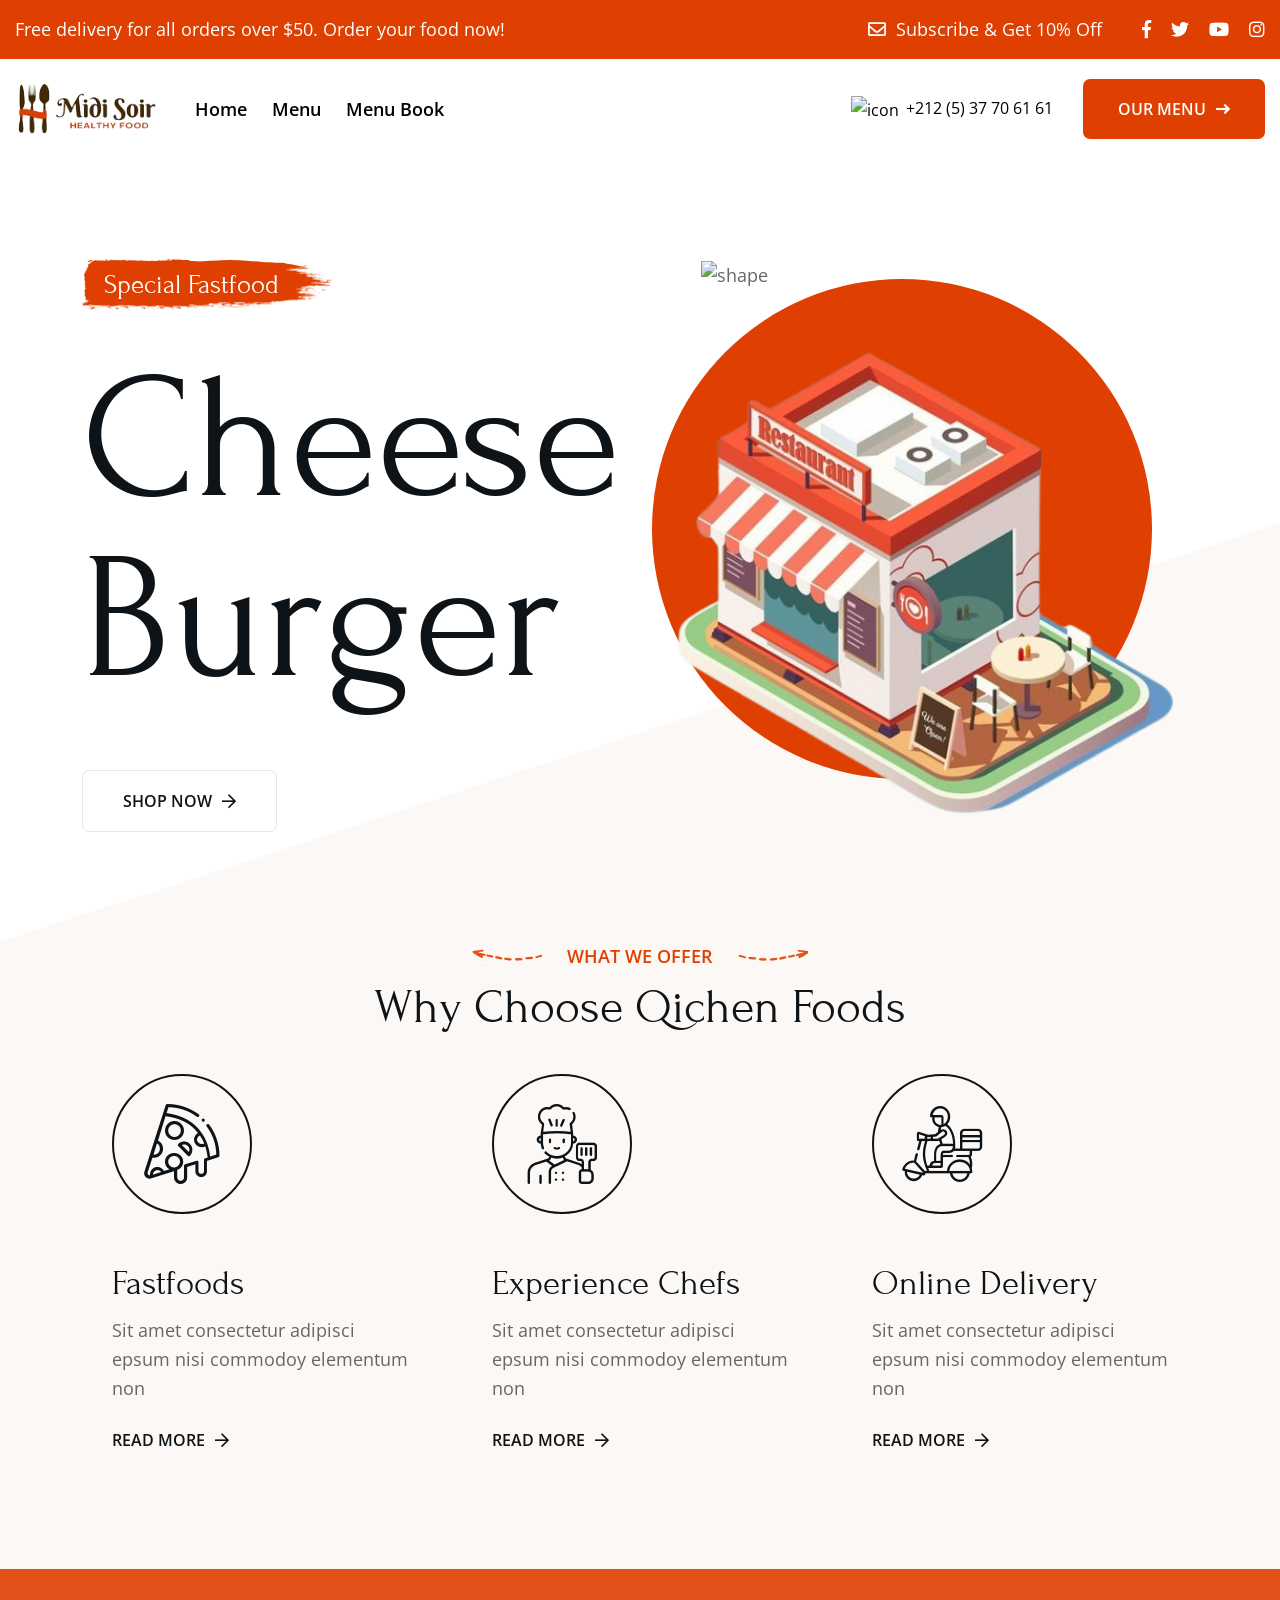
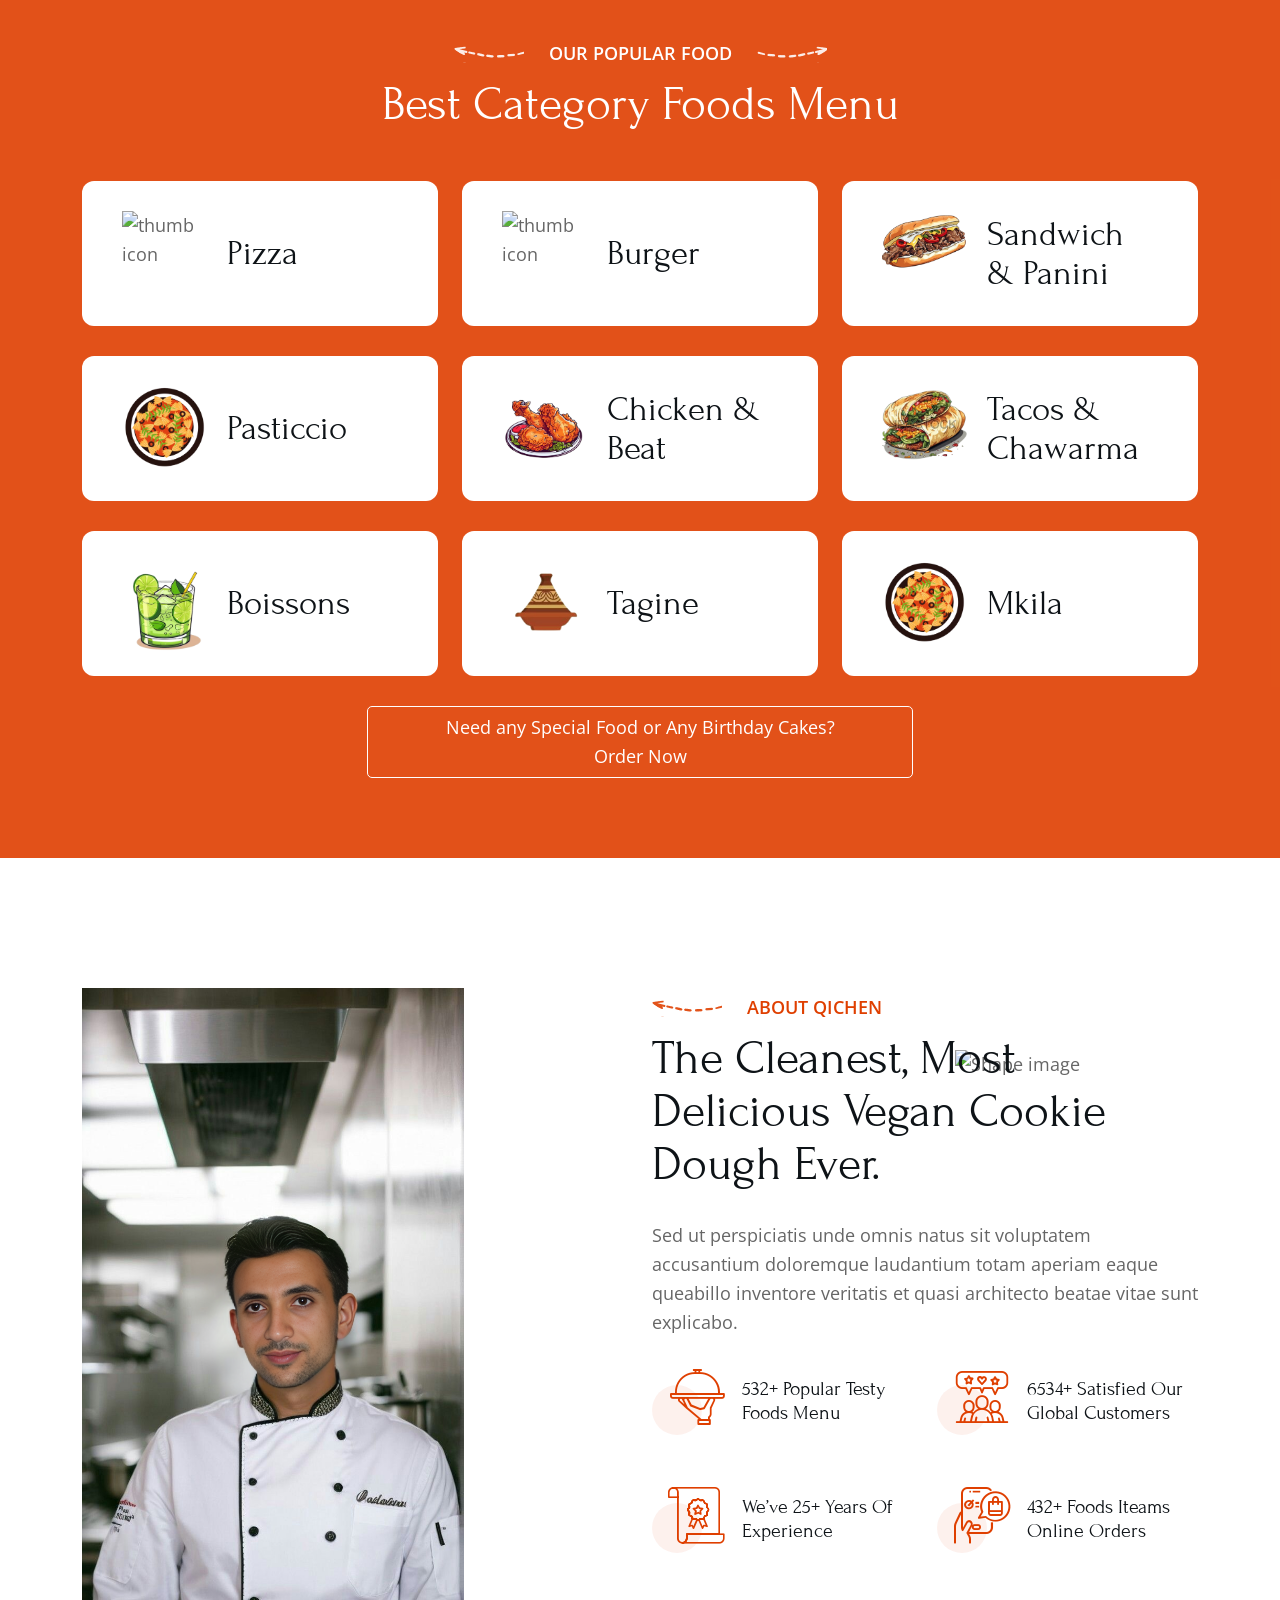
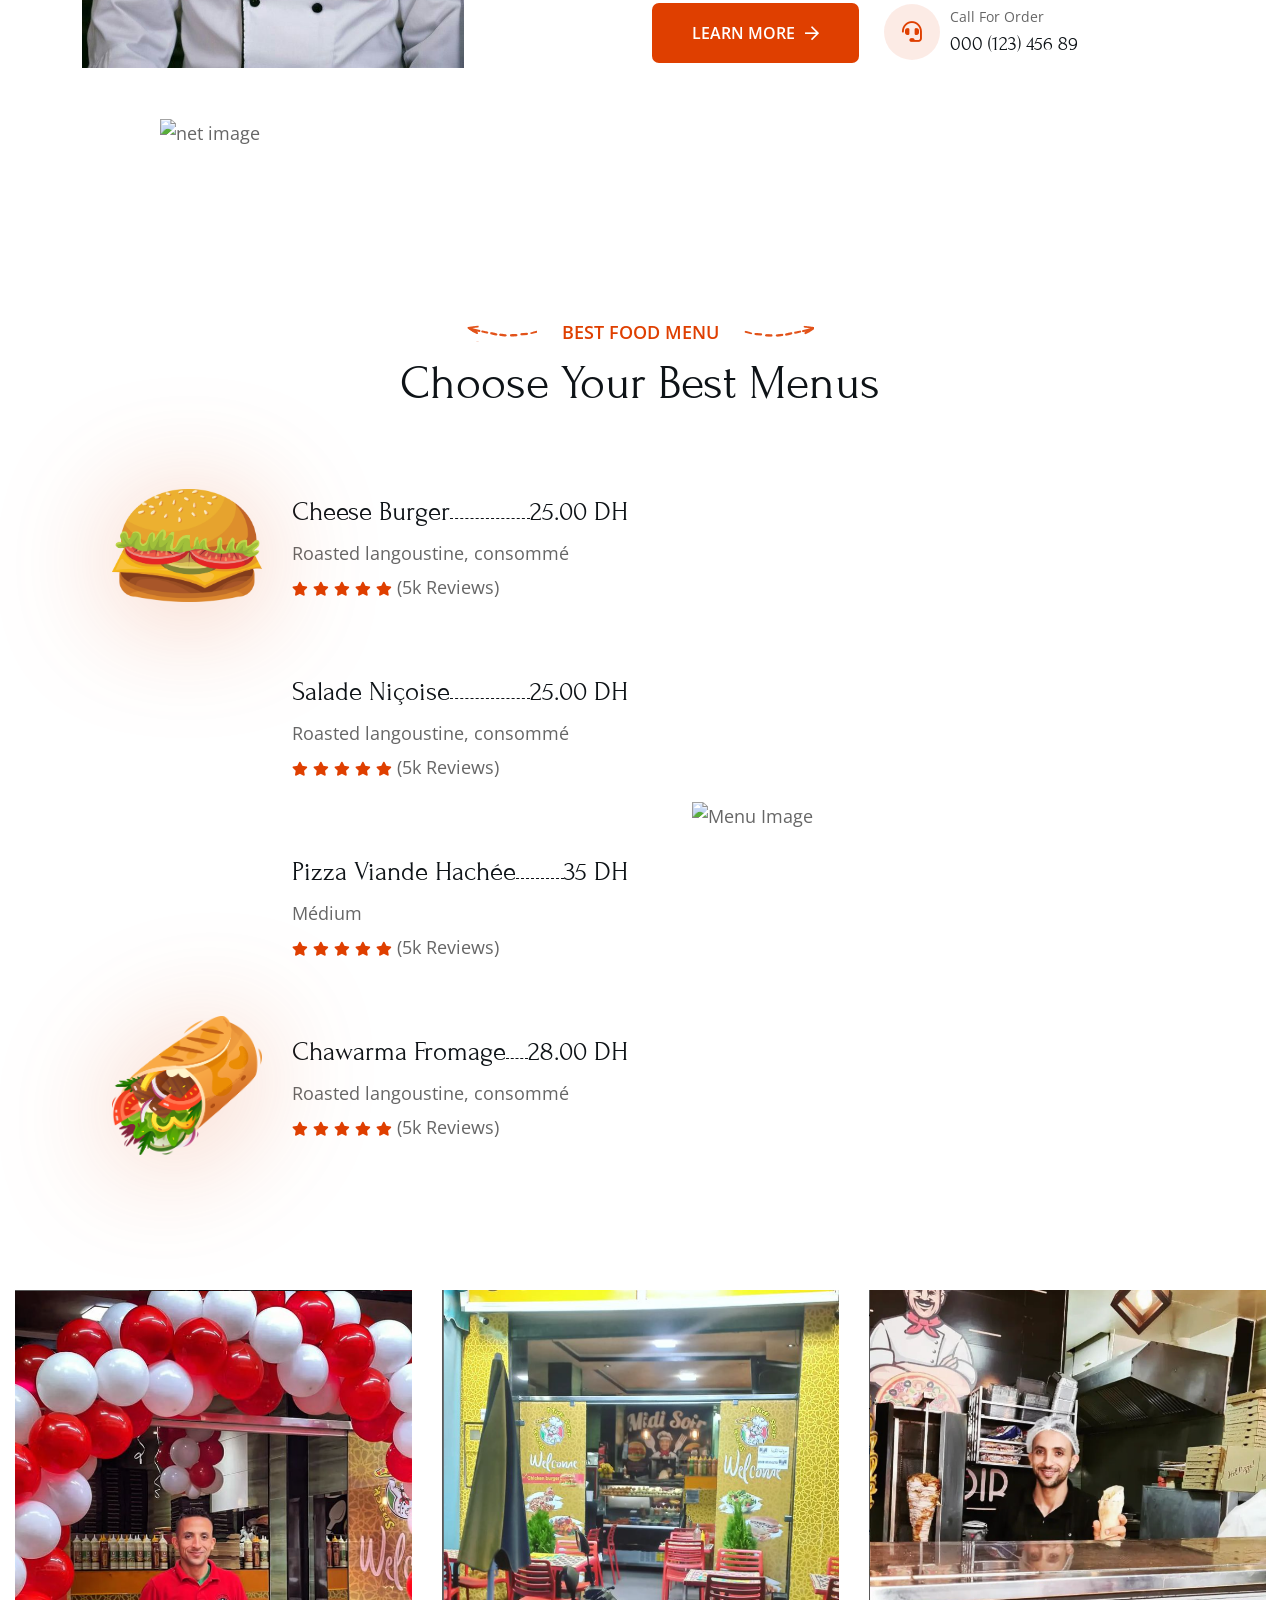
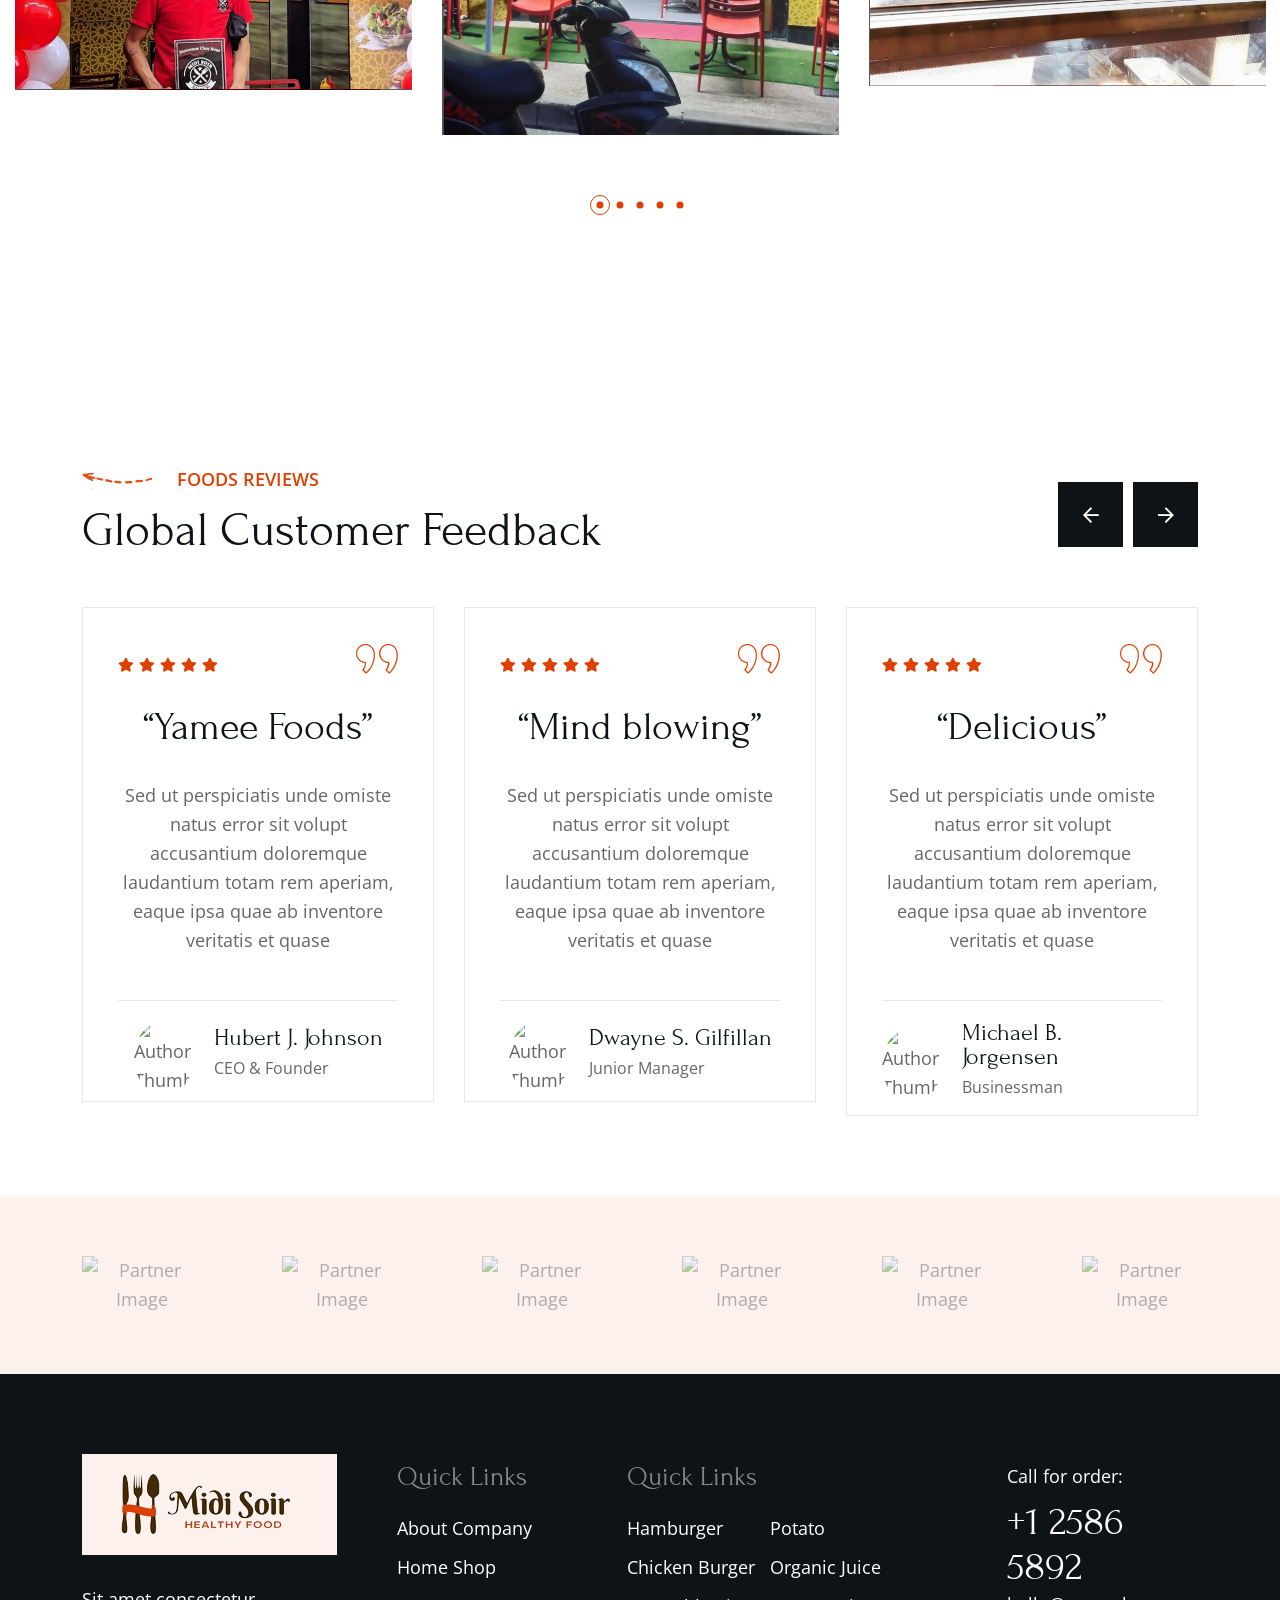
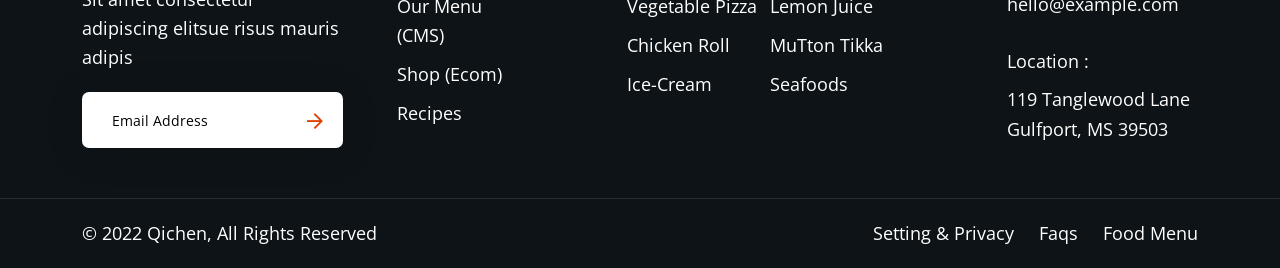
==== commit 43f51490: "update" ====
--- a/index.html
+++ b/index.html
@@ -30,7 +30,6 @@
         <link rel="stylesheet" href="assets/css/default.css">
         <!--====== Style css ======-->
         <link rel="stylesheet" href="assets/css/style.css">
-        <link rel="stylesheet" href="assets/css/book-menu.css">
     </head>
     <body>
         <!--====== Start Preloader ======-->
@@ -454,13 +453,6 @@
             </div>
         </section><!--=== End About Section ===-->
 
-          <section class="menu-section menu-book-section pt-50 pb-20">
-            <div class="controls">
-                <button class="main-btn btn-red" id="prevBtn"><i class="fas fa-angle-double-left me-2"></i> Previous</button>
-                <button class="main-btn btn-red" id="nextBtn">Next <i class="fas fa-angle-double-right"></i></button>
-              </div>
-                <div class="book-container" id="book"></div>
-        </section><!--=== End Menu Section ===-->
 
 
 
@@ -933,55 +925,6 @@
         <!--====== Main js ======-->
         <script src="assets/js/theme.js"></script>
 
-          <!-- Include StPageFlip JS -->
-  <script src="https://cdn.jsdelivr.net/npm/page-flip/dist/js/page-flip.browser.min.js"></script>
-  <script>
-    document.addEventListener('DOMContentLoaded', function () {
-      const images = [
-        'MIDI SOIR MODIF ff/0.png',
-        'MIDI SOIR MODIF ff/1.png',
-        'MIDI SOIR MODIF ff/2.png',
-        'MIDI SOIR MODIF ff/3.png',
-        'MIDI SOIR MODIF ff/4.png',
-        'MIDI SOIR MODIF ff/5.png'
-        // Add more image paths as needed
-      ];
-
-      const pageFlip = new St.PageFlip(document.getElementById('book'), {
-        width: 400,
-        height: 600,
-        size: 'fixed',
-        maxShadowOpacity: 0.5,
-        showCover: false,
-        mobileScrollSupport: false,
-      });
-
-      pageFlip.loadFromImages(images);
-
-      // Navigation buttons
-      const prevBtn = document.getElementById('prevBtn');
-      const nextBtn = document.getElementById('nextBtn');
-
-      prevBtn.addEventListener('click', () => {
-        pageFlip.flipPrev();
-      });
-
-      nextBtn.addEventListener('click', () => {
-        pageFlip.flipNext();
-      });
-
-      // Disable buttons at the beginning and end
-      pageFlip.on('flip', (e) => {
-        const currentPage = pageFlip.getCurrentPageIndex();
-        const totalPages = pageFlip.getPageCount();
-
-        prevBtn.disabled = currentPage === 0;
-        nextBtn.disabled = currentPage >= totalPages - 1;
-      });
-
-      // Initialize button states
-      prevBtn.disabled = true;
-    });
-  </script>
+
     </body>
 </html>
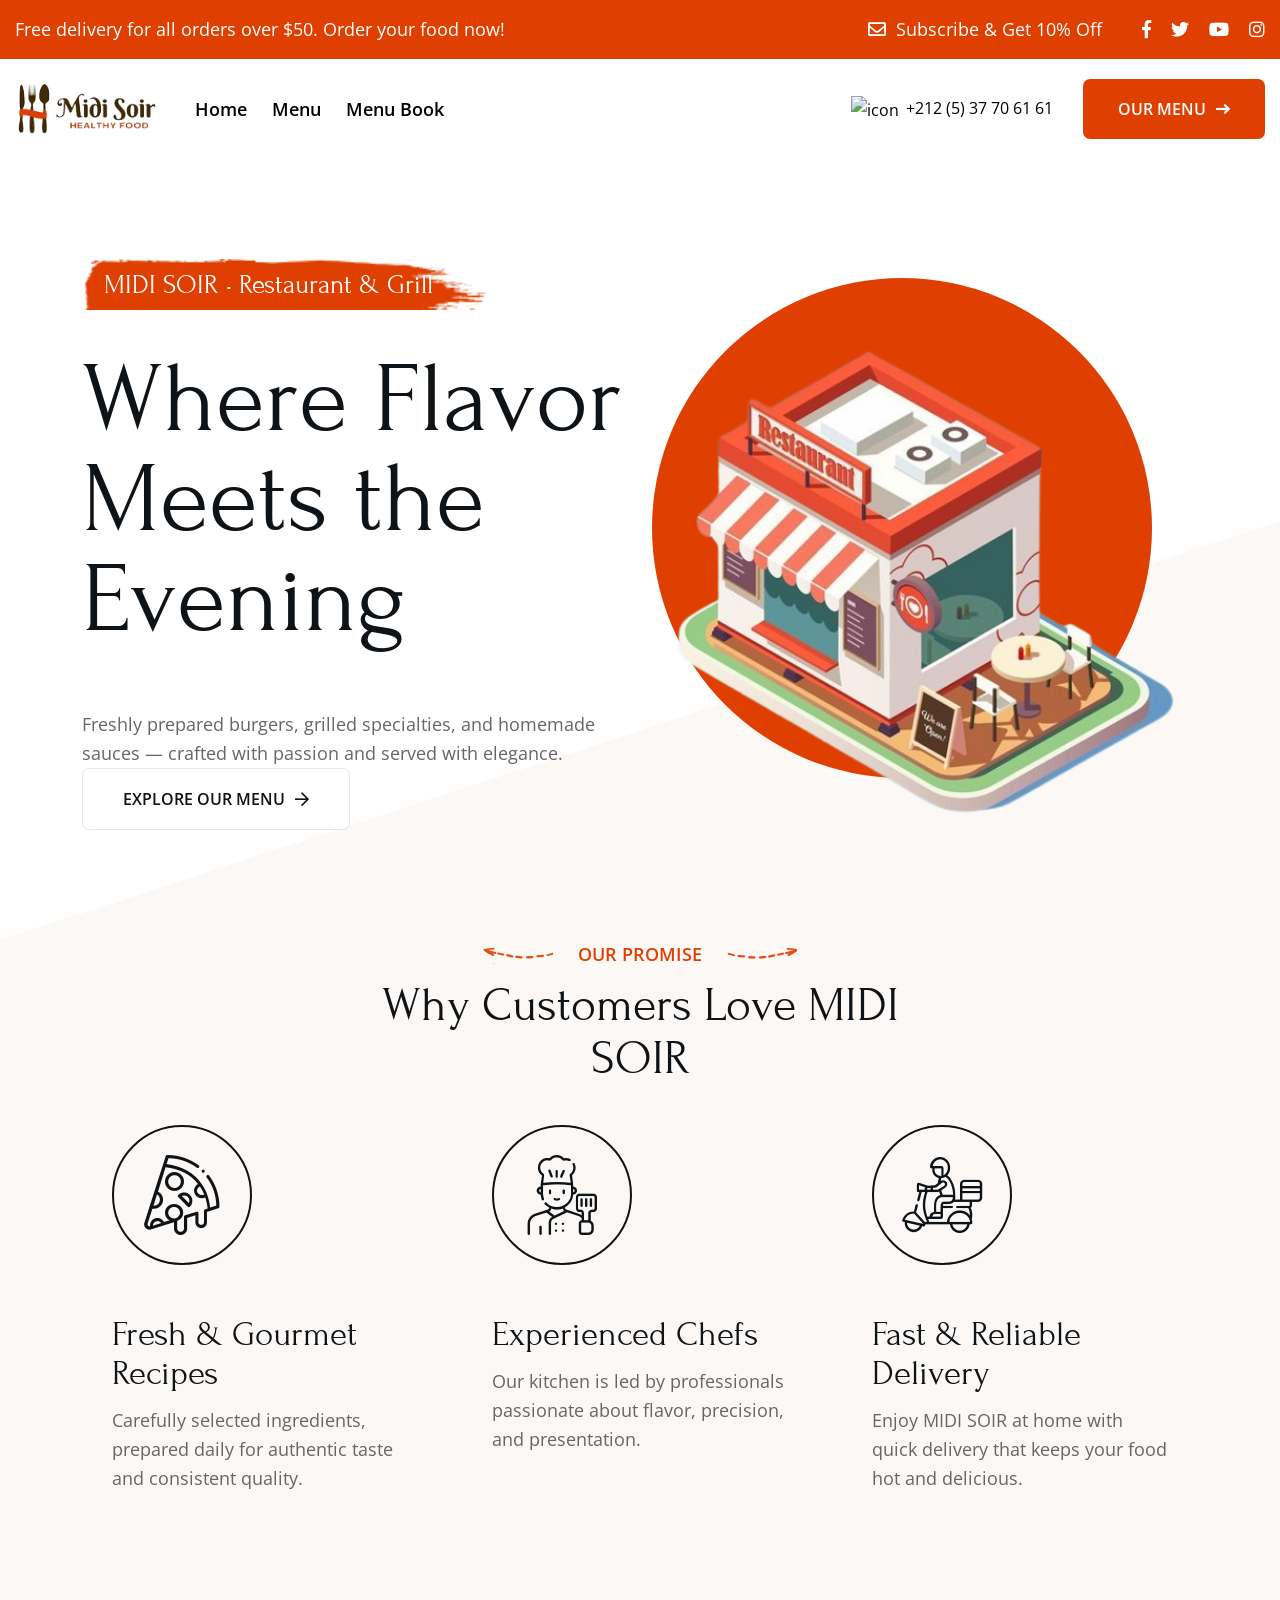
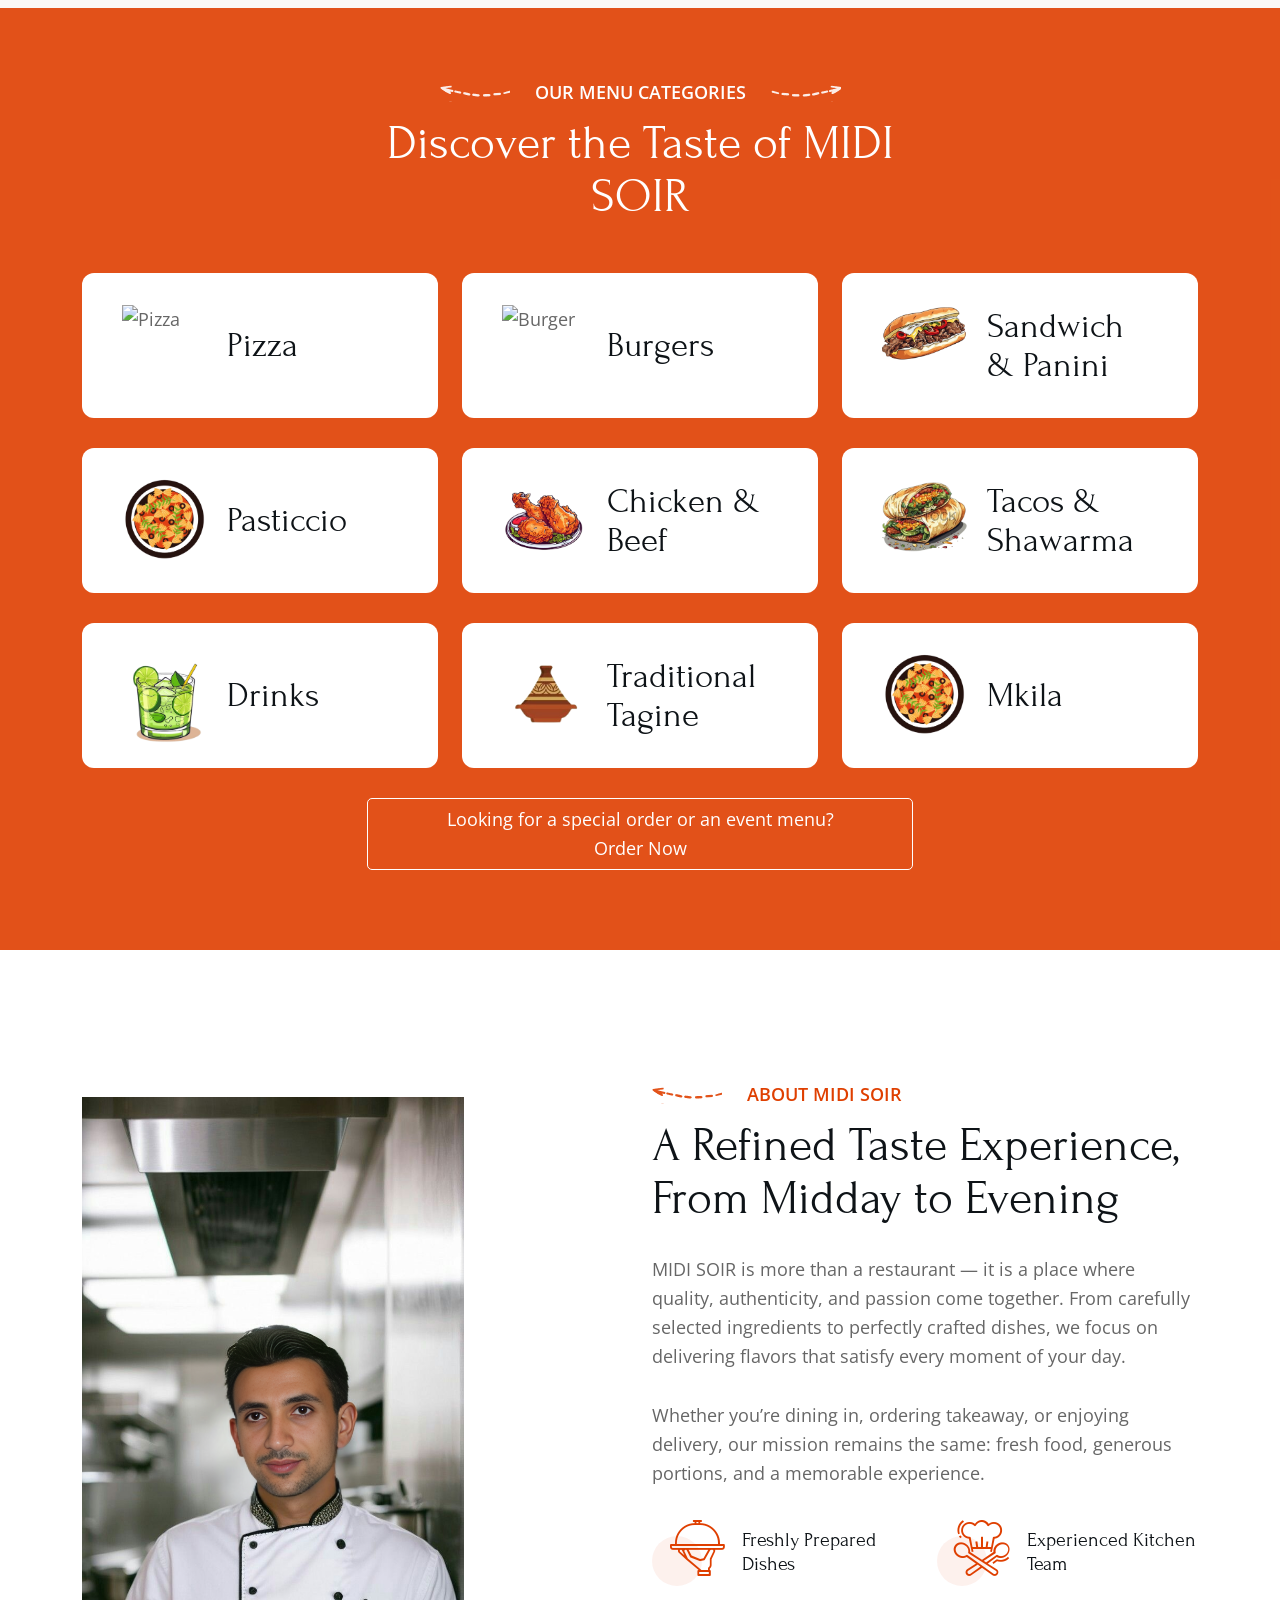
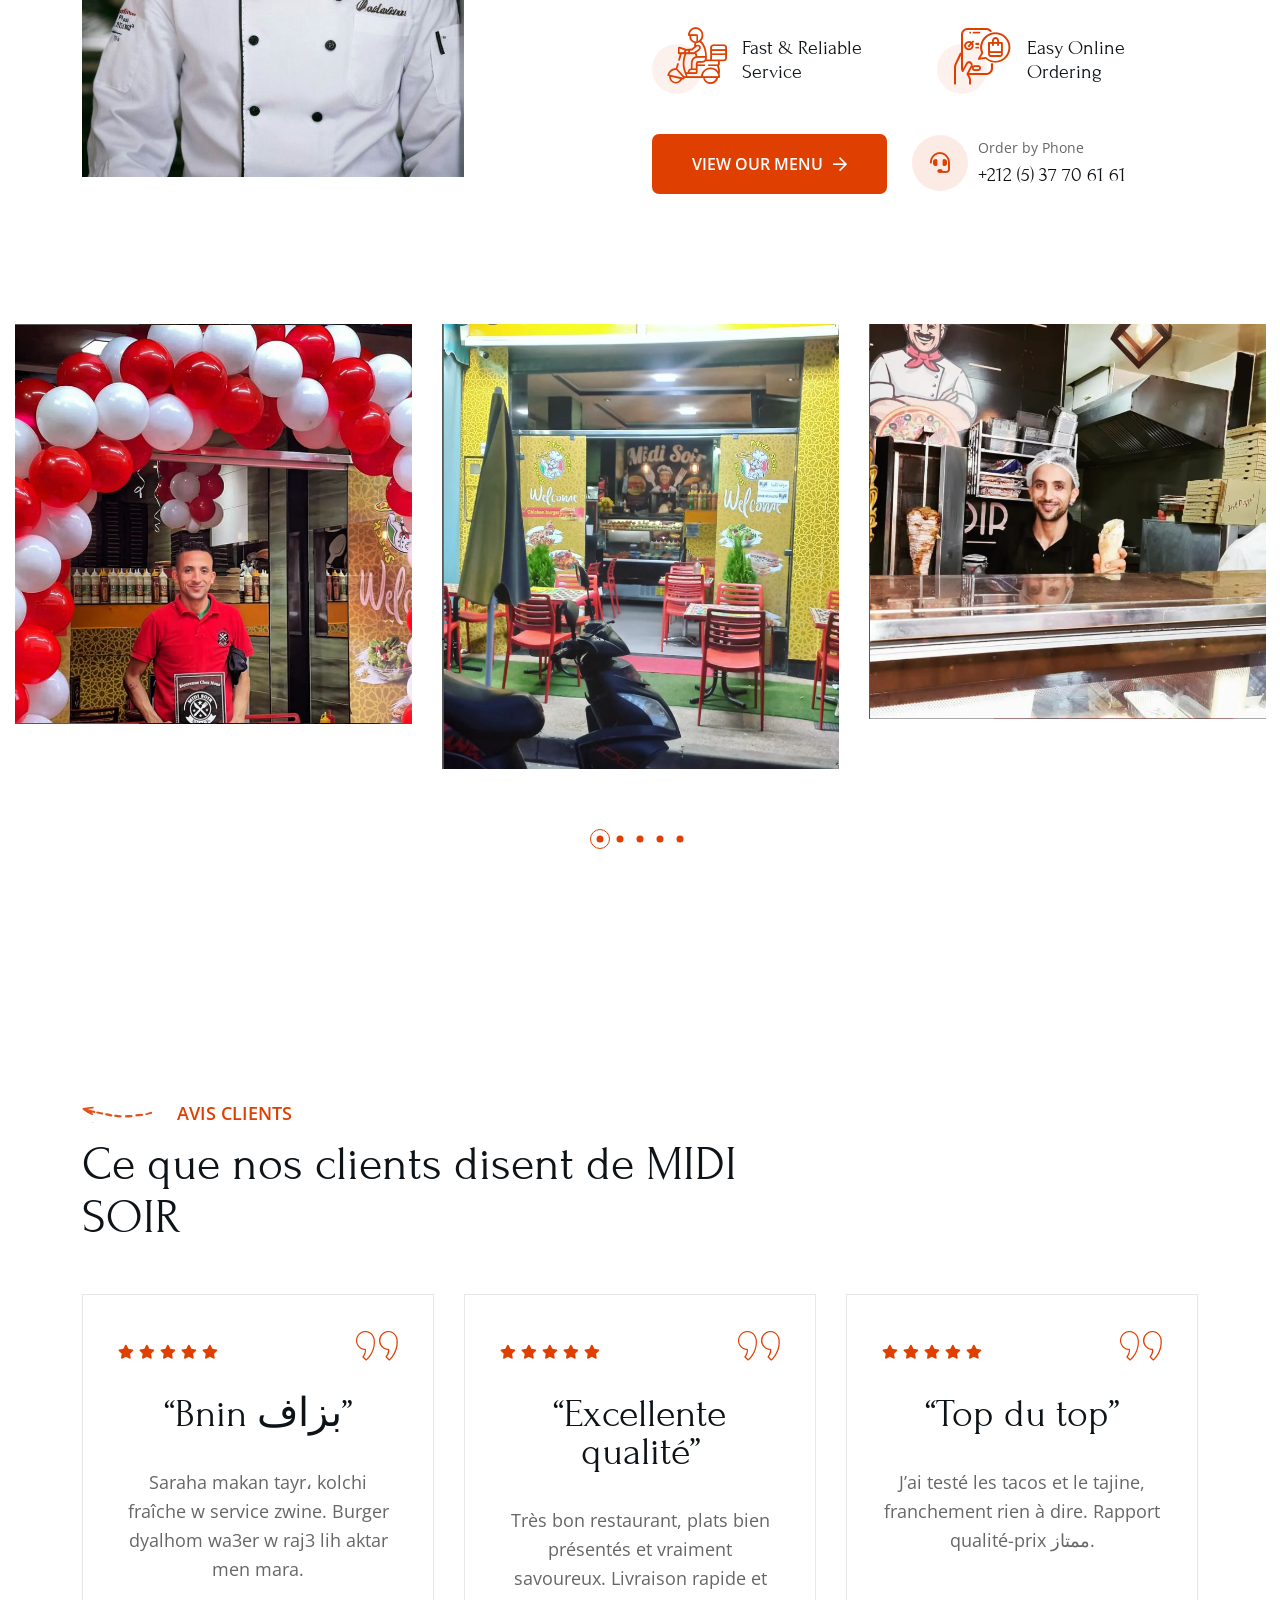
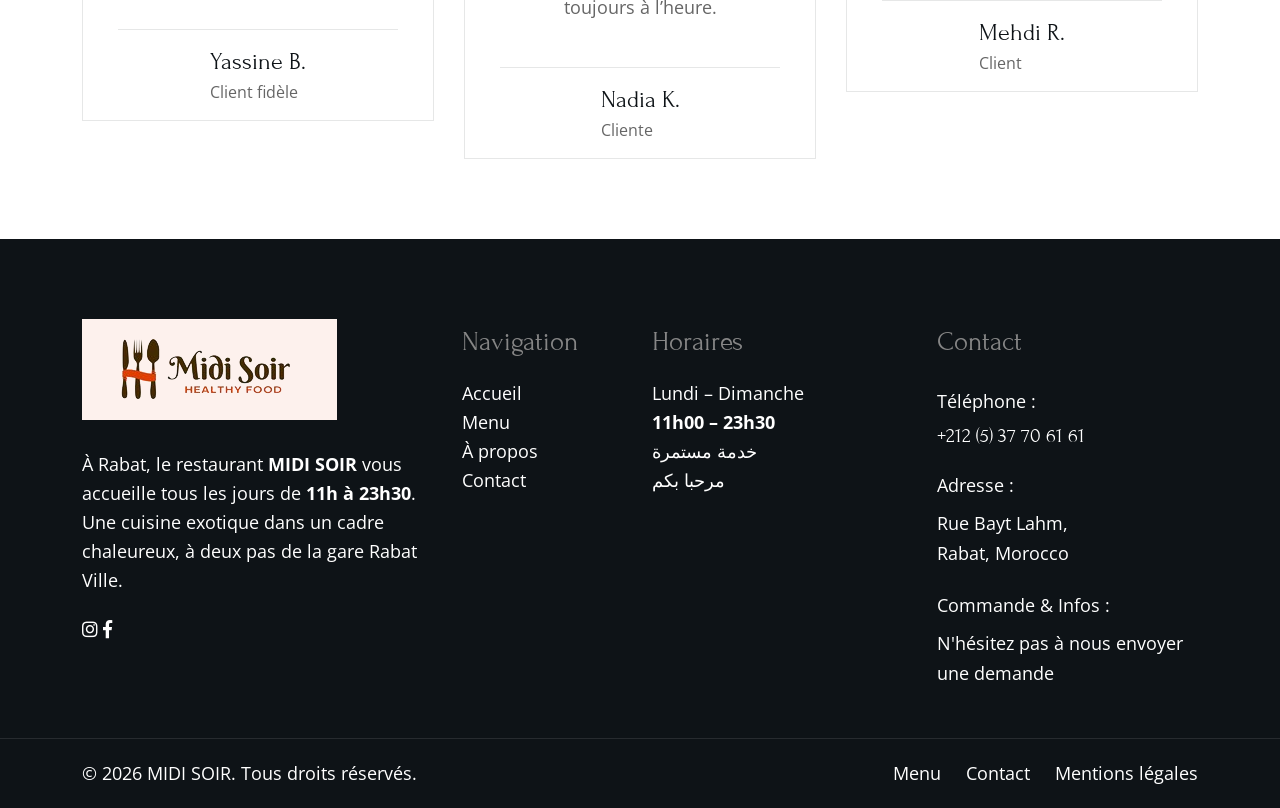
==== commit 23e92a53: "last update" ====
--- a/index.html
+++ b/index.html
@@ -144,411 +144,396 @@
             </div>
         </header><!--====== End Header ======-->
         <!--=== Start Banner Section ===-->
-        <section class="banner-two p-r z-1">
-            <div class="shape shape-one"><span><img src="https://html.webtend.net/qichen/assets/images/hero/hero-shape-1.png" alt="shape"></span></div>
-            <div class="shape shape-two"><span><img src="https://html.webtend.net/qichen/assets/images/hero/hot.png" alt="shape"></span></div>
-            <div class="shape svg-shape">
-                <svg height="435" viewBox="0 0 1920 435" fill="none" xmlns="http://www.w3.org/2000/svg">
-                    <path d="M1330 0L0 435H1920V240L1330 0Z"/>
-                </svg>
-            </div>
-            <div class="container">
-                <div class="row align-items-center">
-                    <div class="col-lg-6 order-lg-1 order-2">
-                        <div class="hero-content">
-                            <span class="tag-line wow fadeInUp" data-wow-delay=".5s">Special Fastfood</span>
-                            <h1 class="wow fadeInDown" data-wow-delay=".7s">Cheese
-                                Burger</h1>
-                            <div class="hero-button wow fadeInUp" data-wow-delay=".9s">
-                                <a href="products.html" class="main-btn filled-btn">Shop now<i class="far fa-arrow-right"></i></a>
-                            </div>
-                        </div>
-                    </div>
-                    <div class="col-lg-6 order-lg-2 order-1">
-                        <div class="event-one_image-box text-center p-r z-1 wow fadeInLeft">
-                            <img width="100%" src="assets/midi-soir/f3d70bfc100c0dec1bcbd3b7ba8bdef7-removebg-preview.png" alt="Event Image">
-                            <div class="shape circle-shape"><span></span></div>
-                        </div>
-                        <!-- <div class="hero-img-box wow fadeInRight" data-wow-delay=".7s">
-                            <img src="https://html.webtend.net/qichen/assets/images/hero/hero-2.png" alt="Hero Image">
-                        </div> -->
-                    </div>
-                </div>
-            </div>
-        </section><!--=== End Banner Section ===-->
-        <!--=== Start Features Section ===-->
-        <section class="features-section light-gray-bg pb-75">
-            <div class="container">
-                <div class="row justify-content-center">
-                    <div class="col-xl-6 col-lg-12">
-                        <div class="section-title text-center mb-40">
-                            <span class="sub-title">What we offer</span>
-                            <h2>Why Choose Qichen Foods</h2>
-                        </div>
-                    </div>
-                </div>
-                <div class="row justify-content-center">
-                    <div class="col-lg-4 col-md-6 col-sm-12">
-                        <div class="single-features-item-two animate-hover-icon wow fadeInUp mb-40">
-                            <div class="inner-content">
+<section class="banner-two p-r z-1">
+    <div class="shape shape-one">
+        <span>
+            <img src="https://html.webtend.net/qichen/assets/images/hero/hero-shape-1.png" alt="">
+        </span>
+    </div>
+
+    <div class="shape svg-shape">
+        <svg height="435" viewBox="0 0 1920 435" fill="none" xmlns="http://www.w3.org/2000/svg">
+            <path d="M1330 0L0 435H1920V240L1330 0Z"/>
+        </svg>
+    </div>
+
+    <div class="container">
+        <div class="row align-items-center">
+            
+            <!-- Text Content -->
+            <div class="col-lg-6 order-lg-1 order-2">
+                <div class="hero-content">
+                    <span class="tag-line wow fadeInUp" data-wow-delay=".4s">
+                        MIDI SOIR • Restaurant & Grill
+                    </span>
+
+                    <h1 class="wow fadeInDown" data-wow-delay=".6s">
+                        Where Flavor<br>Meets the Evening
+                    </h1>
+
+                    <p class="wow fadeInUp" data-wow-delay=".8s">
+                        Freshly prepared burgers, grilled specialties, and homemade sauces —
+                        crafted with passion and served with elegance.
+                    </p>
+
+                    <div class="hero-button wow fadeInUp" data-wow-delay="1s">
+                        <a href="menu.html" class="main-btn filled-btn">
+                            Explore Our Menu <i class="far fa-arrow-right"></i>
+                        </a>
+                    </div>
+                </div>
+            </div>
+
+            <!-- Image -->
+            <div class="col-lg-6 order-lg-2 order-1">
+                <div class="event-one_image-box text-center p-r z-1 wow fadeInLeft">
+                    <img width="100%" src="assets/midi-soir/f3d70bfc100c0dec1bcbd3b7ba8bdef7-removebg-preview.png" alt="MIDI SOIR Signature Dish">
+                    <div class="shape circle-shape"><span></span></div>
+                </div>
+            </div>
+
+        </div>
+    </div>
+</section>
+<!--=== End Banner Section ===-->
+<!--=== Start Features Section ===-->
+<section class="features-section light-gray-bg pb-75">
+    <div class="container">
+
+        <div class="row justify-content-center">
+            <div class="col-xl-6 col-lg-12">
+                <div class="section-title text-center mb-40">
+                    <span class="sub-title">Our Promise</span>
+                    <h2>Why Customers Love MIDI SOIR</h2>
+                </div>
+            </div>
+        </div>
+
+        <div class="row justify-content-center">
+
+            <!-- Feature 1 -->
+            <div class="col-lg-4 col-md-6 col-sm-12">
+                <div class="single-features-item-two animate-hover-icon wow fadeInUp mb-40">
+                    <div class="inner-content">
+                        <div class="icon">
+                            <i class="flaticon-pizza-slice-1"></i>
+                        </div>
+                        <div class="text">
+                            <h3 class="title">Fresh & Gourmet Recipes</h3>
+                            <p>
+                                Carefully selected ingredients, prepared daily for authentic
+                                taste and consistent quality.
+                            </p>
+                        </div>
+                    </div>
+                </div>
+            </div>
+
+            <!-- Feature 2 -->
+            <div class="col-lg-4 col-md-6 col-sm-12">
+                <div class="single-features-item-two animate-hover-icon wow fadeInDown mb-40">
+                    <div class="inner-content">
+                        <div class="icon">
+                            <i class="flaticon-chef-1"></i>
+                        </div>
+                        <div class="text">
+                            <h3 class="title">Experienced Chefs</h3>
+                            <p>
+                                Our kitchen is led by professionals passionate about flavor,
+                                precision, and presentation.
+                            </p>
+                        </div>
+                    </div>
+                </div>
+            </div>
+
+            <!-- Feature 3 -->
+            <div class="col-lg-4 col-md-6 col-sm-12">
+                <div class="single-features-item-two animate-hover-icon wow fadeInUp mb-40">
+                    <div class="inner-content">
+                        <div class="icon">
+                            <i class="flaticon-delivery-man"></i>
+                        </div>
+                        <div class="text">
+                            <h3 class="title">Fast & Reliable Delivery</h3>
+                            <p>
+                                Enjoy MIDI SOIR at home with quick delivery that keeps your
+                                food hot and delicious.
+                            </p>
+                        </div>
+                    </div>
+                </div>
+            </div>
+
+        </div>
+    </div>
+</section>
+<!--=== End Features Section ===-->
+<!--=== Start Category Section ===-->
+<section class="category-bg-section pt-70 pb-80 p-r z-1"
+    style="background-image: url(https://html.webtend.net/qichen/assets/images/bg/category-bg-1.jpg);">
+
+    <div class="container">
+
+        <!-- Section Title -->
+        <div class="row justify-content-center">
+            <div class="col-xl-6 col-lg-10">
+                <div class="section-title text-center text-white mb-50 wow fadeInDown">
+                    <span class="sub-title">Our Menu Categories</span>
+                    <h2>Discover the Taste of MIDI SOIR</h2>
+                </div>
+            </div>
+        </div>
+
+        <!-- Categories -->
+        <div class="row">
+
+            <!-- Pizza -->
+            <div class="col-lg-4 col-md-6 col-sm-12">
+                <div class="single-category-item mb-30 wow fadeInUp">
+                    <div class="icon">
+                        <img src="https://html.webtend.net/qichen/assets/images/icon/icon-1.png" alt="Pizza">
+                    </div>
+                    <div class="content d-flex">
+                        <h3 class="title">Pizza</h3>
+                    </div>
+                </div>
+            </div>
+
+            <!-- Burger -->
+            <div class="col-lg-4 col-md-6 col-sm-12">
+                <div class="single-category-item mb-30 wow fadeInUp">
+                    <div class="icon">
+                        <img src="https://html.webtend.net/qichen/assets/images/icon/icon-2.png" alt="Burger">
+                    </div>
+                    <div class="content d-flex">
+                        <h3 class="title">Burgers</h3>
+                    </div>
+                </div>
+            </div>
+
+            <!-- Sandwich & Panini -->
+            <div class="col-lg-4 col-md-6 col-sm-12">
+                <div class="single-category-item mb-30 wow fadeInUp">
+                    <div class="icon">
+                        <img src="assets/midi-soir/sandwich-removebg-preview.png" alt="Sandwich & Panini">
+                    </div>
+                    <div class="content d-flex">
+                        <h3 class="title">Sandwich & Panini</h3>
+                    </div>
+                </div>
+            </div>
+
+            <!-- Pasticcio -->
+            <div class="col-lg-4 col-md-6 col-sm-12">
+                <div class="single-category-item mb-30 wow fadeInUp">
+                    <div class="icon">
+                        <img src="assets/midi-soir/pasticcio-removebg-preview.png" alt="Pasticcio">
+                    </div>
+                    <div class="content d-flex">
+                        <h3 class="title">Pasticcio</h3>
+                    </div>
+                </div>
+            </div>
+
+            <!-- Chicken & Beef -->
+            <div class="col-lg-4 col-md-6 col-sm-12">
+                <div class="single-category-item mb-30 wow fadeInUp">
+                    <div class="icon">
+                        <img src="assets/midi-soir/chicken-meat-removebg-preview.png" alt="Chicken & Beef">
+                    </div>
+                    <div class="content d-flex">
+                        <h3 class="title">Chicken & Beef</h3>
+                    </div>
+                </div>
+            </div>
+
+            <!-- Tacos & Shawarma -->
+            <div class="col-lg-4 col-md-6 col-sm-12">
+                <div class="single-category-item mb-30 wow fadeInUp">
+                    <div class="icon">
+                        <img src="assets/midi-soir/tacos-removebg-preview.png" alt="Tacos & Shawarma">
+                    </div>
+                    <div class="content d-flex">
+                        <h3 class="title">Tacos & Shawarma</h3>
+                    </div>
+                </div>
+            </div>
+
+            <!-- Drinks -->
+            <div class="col-lg-4 col-md-6 col-sm-12">
+                <div class="single-category-item mb-30 wow fadeInUp">
+                    <div class="icon">
+                        <img src="assets/midi-soir/boisson-2.png" alt="Drinks">
+                    </div>
+                    <div class="content d-flex">
+                        <h3 class="title">Drinks</h3>
+                    </div>
+                </div>
+            </div>
+
+            <!-- Tagine -->
+            <div class="col-lg-4 col-md-6 col-sm-12">
+                <div class="single-category-item mb-30 wow fadeInUp">
+                    <div class="icon">
+                        <img src="assets/midi-soir/tajine-illustration.png" alt="Tagine">
+                    </div>
+                    <div class="content d-flex">
+                        <h3 class="title">Traditional Tagine</h3>
+                    </div>
+                </div>
+            </div>
+
+            <!-- Mkila -->
+            <div class="col-lg-4 col-md-6 col-sm-12">
+                <div class="single-category-item mb-30 wow fadeInUp">
+                    <div class="icon">
+                        <img src="assets/midi-soir/pasticcio-removebg-preview.png" alt="Mkila">
+                    </div>
+                    <div class="content d-flex">
+                        <h3 class="title">Mkila</h3>
+                    </div>
+                </div>
+            </div>
+
+        </div>
+
+        <!-- CTA -->
+        <div class="row justify-content-center">
+            <div class="col-xl-6 col-lg-8">
+                <div class="quote-box text-center text-white wow fadeInUp">
+                    <p>
+                        Looking for a special order or an event menu?
+                        <a href="menu.html">Order Now</a>
+                    </p>
+                </div>
+            </div>
+        </div>
+
+    </div>
+</section>
+<!--=== End Category Section ===-->
+<!--=== Start About Section ===-->
+<section class="about-shape-two-section p-r z-1 pt-130 pb-80">
+    <div class="shape shape-one">
+        <span>
+            <img src="https://html.webtend.net/qichen/assets/images/about/net.png" alt="">
+        </span>
+    </div>
+    <div class="shape shape-two">
+        <span>
+            <img src="https://html.webtend.net/qichen/assets/images/about/shape-1.png" alt="">
+        </span>
+    </div>
+
+    <div class="container">
+        <div class="row align-items-center">
+
+            <!-- Image -->
+            <div class="col-lg-6">
+                <div class="about-image-box mb-50 wow fadeInLeft">
+                    <img style="max-width:70%;" 
+                         src="4e5154fb-8cb1-4b45-a228-48e058f876f1.png" 
+                         alt="MIDI SOIR Restaurant">
+                </div>
+            </div>
+
+            <!-- Content -->
+            <div class="col-lg-6">
+                <div class="about-content-box content-box-gap mb-40">
+
+                    <div class="section-title section-title-left mb-30 wow fadeInUp">
+                        <span class="sub-title">About MIDI SOIR</span>
+                        <h2>A Refined Taste Experience, From Midday to Evening</h2>
+                    </div>
+
+                    <p class="wow fadeInDown">
+                        MIDI SOIR is more than a restaurant — it is a place where quality,
+                        authenticity, and passion come together. From carefully selected
+                        ingredients to perfectly crafted dishes, we focus on delivering
+                        flavors that satisfy every moment of your day.
+                    </p>
+
+                    <p class="wow fadeInDown">
+                        Whether you’re dining in, ordering takeaway, or enjoying delivery,
+                        our mission remains the same: fresh food, generous portions,
+                        and a memorable experience.
+                    </p>
+
+                    <!-- Key Highlights -->
+                    <div class="row">
+
+                        <div class="col-md-6">
+                            <div class="fancy-icon-box mb-40 wow fadeInUp">
                                 <div class="icon">
-                                    <i class="flaticon-pizza-slice-1"></i>
+                                    <i class="flaticon-food-serving"></i>
                                 </div>
                                 <div class="text">
-                                    <h3 class="title">Fastfoods</h3>
-                                    <p>Sit amet consectetur adipisci epsum nisi commodoy elementum non</p>
-                                    <a href="about.html" class="btn-link">read more<i class="far fa-arrow-right"></i></a>
-                                </div>
-                            </div>
-                        </div>
-                    </div>
-                    <div class="col-lg-4 col-md-6 col-sm-12">
-                        <div class="single-features-item-two animate-hover-icon wow fadeInDown mb-40">
-                            <div class="inner-content">
+                                    <h5>Freshly Prepared Dishes</h5>
+                                </div>
+                            </div>
+                        </div>
+
+                        <div class="col-md-6">
+                            <div class="fancy-icon-box mb-40 wow fadeInUp">
                                 <div class="icon">
-                                    <i class="flaticon-chef-1"></i>
+                                    <i class="flaticon-chef"></i>
                                 </div>
                                 <div class="text">
-                                    <h3 class="title">Experience Chefs</h3>
-                                    <p>Sit amet consectetur adipisci epsum nisi commodoy elementum non</p>
-                                    <a href="about.html" class="btn-link">read more<i class="far fa-arrow-right"></i></a>
-                                </div>
-                            </div>
-                        </div>
-                    </div>
-                    <div class="col-lg-4 col-md-6 col-sm-12">
-                        <div class="single-features-item-two animate-hover-icon wow fadeInUp mb-40">
-                            <div class="inner-content">
+                                    <h5>Experienced Kitchen Team</h5>
+                                </div>
+                            </div>
+                        </div>
+
+                        <div class="col-md-6">
+                            <div class="fancy-icon-box mb-40 wow fadeInUp">
                                 <div class="icon">
                                     <i class="flaticon-delivery-man"></i>
                                 </div>
                                 <div class="text">
-                                    <h3 class="title">Online Delivery</h3>
-                                    <p>Sit amet consectetur adipisci epsum nisi commodoy elementum non</p>
-                                    <a href="about.html" class="btn-link">read more<i class="far fa-arrow-right"></i></a>
-                                </div>
-                            </div>
-                        </div>
-                    </div>
-                </div>
-            </div>
-        </section><!--=== End Features Section ===-->
-
-             <!--=== Start Category Section ===-->
-             <section class="category-bg-section pt-70 pb-80 p-r z-1" style="background-image: url(https://html.webtend.net/qichen/assets/images/bg/category-bg-1.jpg);">
-                <div class="container">
-                    <div class="row justify-content-center">
-                        <div class="col-xl-6 col-lg-10">
-                            <!--=== Section Title ===-->
-                            <div class="section-title text-center text-white mb-50 wow fadeInDown">
-                                <span class="sub-title">Our Popular Food</span>
-                                <h2>Best Category Foods Menu</h2>
-                            </div>
-                        </div>
-                    </div>
-                    <div class="row">
-                        <div class="col-lg-4 col-md-6 col-sm-12">
-                            <!--=== Single Category Item ===-->
-                            <div class="single-category-item mb-30 wow fadeInUp">
+                                    <h5>Fast & Reliable Service</h5>
+                                </div>
+                            </div>
+                        </div>
+
+                        <div class="col-md-6">
+                            <div class="fancy-icon-box mb-40 wow fadeInUp">
                                 <div class="icon">
-                                    <img src="https://html.webtend.net/qichen/assets/images/icon/icon-1.png" alt="thumb icon">
-                                </div>
-                                <div class="content d-flex">
-                                    <h3 class="title"><a >Pizza</a></h3>
-                                    <!-- <a  class="icon-btn"><i class="far fa-arrow-right"></i></a> -->
-                                </div>
-                            </div>
-                        </div>
-                        <div class="col-lg-4 col-md-6 col-sm-12">
-                            <!--=== Single Category Item ===-->
-                            <div class="single-category-item mb-30 wow fadeInUp">
-                                <div class="icon">
-                                    <img src="https://html.webtend.net/qichen/assets/images/icon/icon-2.png" alt="thumb icon">
-                                </div>
-                                <div class="content d-flex">
-                                    <h3 class="title"><a >Burger</a></h3>
-                                    <!-- <a  class="icon-btn"><i class="far fa-arrow-right"></i></a> -->
-                                </div>
-                            </div>
-                        </div>
-                        <div class="col-lg-4 col-md-6 col-sm-12">
-                            <!--=== Single Category Item ===-->
-                            <div class="single-category-item mb-30 wow fadeInUp">
-                                <div class="icon">
-                                    <img src="assets/midi-soir/sandwich-removebg-preview.png" alt="thumb icon">
-                                </div>
-                                <div class="content d-flex">
-                                    <h3 class="title"><a >Sandwich & Panini</a></h3>
-                                    <!-- <a  class="icon-btn"><i class="far fa-arrow-right"></i></a> -->
-                                </div>
-                            </div>
-                        </div>
-                        <div class="col-lg-4 col-md-6 col-sm-12">
-                            <!--=== Single Category Item ===-->
-                            <div class="single-category-item mb-30 wow fadeInUp">
-                                <div class="icon">
-                                    <img src="assets/midi-soir/pasticcio-removebg-preview.png" alt="thumb icon">
-                                </div>
-                                <div class="content d-flex">
-                                    <h3 class="title"><a >Pasticcio</a></h3>
-                                    <!-- <a  class="icon-btn"><i class="far fa-arrow-right"></i></a> -->
-                                </div>
-                            </div>
-                        </div>
-                        <div class="col-lg-4 col-md-6 col-sm-12">
-                            <!--=== Single Category Item ===-->
-                            <div class="single-category-item mb-30 wow fadeInUp">
-                                <div class="icon">
-                                    <img src="assets/midi-soir/chicken-meat-removebg-preview.png" alt="thumb icon">
-                                </div>
-                                <div class="content d-flex">
-                                    <h3 class="title"><a >Chicken & Beat</a></h3>
-                                    <!-- <a  class="icon-btn"><i class="far fa-arrow-right"></i></a> -->
-                                </div>
-                            </div>
-                        </div>
-                        <div class="col-lg-4 col-md-6 col-sm-12">
-                            <!--=== Single Category Item ===-->
-                            <div class="single-category-item mb-30 wow fadeInUp">
-                                <div class="icon">
-                                    <img src="assets/midi-soir/tacos-removebg-preview.png" alt="thumb icon">
-                                </div>
-                                <div class="content d-flex">
-                                    <h3 class="title"><a >Tacos & Chawarma </a></h3>
-                                    <!-- <a  class="icon-btn"><i class="far fa-arrow-right"></i></a> -->
-                                </div>
-                            </div>
-                        </div>
-
-
-                        <div class="col-lg-4 col-md-6 col-sm-12">
-                            <!--=== Single Category Item ===-->
-                            <div class="single-category-item mb-30 wow fadeInUp">
-                                <div class="icon">
-                                    <img src="assets/midi-soir/boisson-2.png" alt="thumb icon">
-                                </div>
-                                <div class="content d-flex">
-                                    <h3 class="title"><a href="menu-seafood.html">Boissons </a></h3>
-                                    <!-- <a href="menu-seafood.html" class="icon-btn"><i class="far fa-arrow-right"></i></a> -->
-                                </div>
-                            </div>
-                        </div>
-
-                        <div class="col-lg-4 col-md-6 col-sm-12">
-                            <!--=== Single Category Item ===-->
-                            <div class="single-category-item mb-30 wow fadeInUp">
-                                <div class="icon">
-                                    <img src="assets/midi-soir/tajine-illustration.png" alt="thumb icon">
-                                </div>
-                                <div class="content d-flex">
-                                    <h3 class="title"><a href="menu-seafood.html">Tagine </a></h3>
-                                    <!-- <a href="menu-seafood.html" class="icon-btn"><i class="far fa-arrow-right"></i></a> -->
-                                </div>
-                            </div>
-                        </div>
-
-                        <div class="col-lg-4 col-md-6 col-sm-12">
-                            <!--=== Single Category Item ===-->
-                            <div class="single-category-item mb-30 wow fadeInUp">
-                                <div class="icon">
-                                    <img src="assets/midi-soir/pasticcio-removebg-preview.png" alt="thumb icon">
-                                </div>
-                                <div class="content d-flex">
-                                    <h3 class="title"><a href="menu-seafood.html">Mkila  </a></h3>
-                                    <!-- <a href="menu-seafood.html" class="icon-btn"><i class="far fa-arrow-right"></i></a> -->
-                                </div>
-                            </div>
-                        </div>
-                    </div>
-                    <div class="row justify-content-center">
-                        <div class="col-xl-6 col-lg-8">
-                            <!--=== Quote Box ===-->
-                            <div class="quote-box text-center text-white wow fadeInUp">
-                                <p>Need any Special Food or Any Birthday Cakes? <a href="menu-fastfood.html">Order Now</a></p>
-                            </div>
-                        </div>
-                    </div>
-                </div>
-            </section><!--=== End Category Section ===-->
-        <!--=== Start About Section ===-->
-        <section class="about-shape-two-section p-r z-1 pt-130 pb-80">
-            <div class="shape shape-one"><span><img src="https://html.webtend.net/qichen/assets/images/about/net.png" alt="net image"></span></div>
-            <div class="shape shape-two"><span><img src="https://html.webtend.net/qichen/assets/images/about/shape-1.png" alt="Shape image"></span></div>
-            <div class="container">
-                <div class="row align-items-center">
-                    <div class="col-lg-6">
-                        <div class="about-image-box mb-50 wow fadeInLeft">
-                            <!-- <img src="https://html.webtend.net/qichen/assets/images/about/image-6.jpg" alt="About Image"> -->
-                            <img style="max-width: 70% !important;" src="4e5154fb-8cb1-4b45-a228-48e058f876f1.png" alt="About Image">
-
-                        </div>
-                    </div>
-                    <div class="col-lg-6">
-                        <div class="about-content-box content-box-gap mb-40">
-                            <div class="section-title section-title-left mb-30 wow fadeInUp">
-                                <span class="sub-title">About Qichen</span>
-                                <h2>The Cleanest, Most Delicious Vegan Cookie Dough Ever.</h2>
-                            </div>
-                            <p class="wow fadeInDown">Sed ut perspiciatis unde omnis natus sit voluptatem accusantium doloremque laudantium totam aperiam eaque queabillo inventore
-                                veritatis et quasi architecto beatae vitae sunt explicabo.</p>
-                            <div class="row">
-                                <div class="col-md-6">
-                                    <div class="fancy-icon-box mb-50 wow fadeInUp">
-                                        <div class="icon">
-                                            <i class="flaticon-food-serving"></i>
-                                        </div>
-                                        <div class="text">
-                                            <h5>532+ Popular Testy
-                                                Foods Menu</h5>
-                                        </div>
-                                    </div>
-                                </div>
-                                <div class="col-md-6">
-                                    <div class="fancy-icon-box mb-50 wow fadeInUp">
-                                        <div class="icon">
-                                            <i class="flaticon-discuss"></i>
-                                        </div>
-                                        <div class="text">
-                                            <h5>6534+ Satisfied Our Global Customers</h5>
-                                        </div>
-                                    </div>
-                                </div>
-                                <div class="col-md-6">
-                                    <div class="fancy-icon-box mb-50 wow fadeInUp">
-                                        <div class="icon">
-                                            <i class="flaticon-certificate"></i>
-                                        </div>
-                                        <div class="text">
-                                            <h5>We’ve 25+ Years Of Experience</h5>
-                                        </div>
-                                    </div>
-                                </div>
-                                <div class="col-md-6">
-                                    <div class="fancy-icon-box mb-50 wow fadeInUp">
-                                        <div class="icon">
-                                            <i class="flaticon-smartphone"></i>
-                                        </div>
-                                        <div class="text">
-                                            <h5>432+ Foods Iteams
-                                                Online Orders</h5>
-                                        </div>
-                                    </div>
-                                </div>
-                            </div>
-                            <div class="about-button wow fadeInUp">
-                                <a href="about.html" class="main-btn btn-red">learn more<i class="far fa-arrow-right"></i></a>
-                                <a href="tel:000(123)45689" class="call-button">
-                                    <div class="icon">
-                                        <i class="fas fa-headset"></i>
-                                    </div>
-                                    <div class="text">
-                                        <span>Call For Order</span>
-                                        <h5>000 (123) 456 89</h5>
-                                    </div>
-                                </a>
-                            </div>
-                        </div>
-                    </div>
-                </div>
-            </div>
-        </section><!--=== End About Section ===-->
-
-
-
-
-         <!--=== Start Menu Section ===-->
-         <section class="menu-section pt-120 pb-80">
-            <div class="container">
-                <div class="row justify-content-center">
-                    <div class="col-xl-6 col-lg-10">
-                        <div class="section-title text-center mb-60 wow fadeInDown">
-                            <span class="sub-title">Best food menu</span>
-                            <h2>Choose Your Best Menus</h2>
-                        </div>
-                    </div>
-                </div>
-                <div class="row align-items-center">
-                    <div class="col-lg-6">
-                        <div class="menu-content-box pl-lg-30 mb-50">
-                            <div class="single-menu-item mb-30 wow fadeInUp">
-                                <div class="thumb">
-                                    <img src="assets/midi-soir/Asset 10.png" alt="">
+                                    <i class="flaticon-smartphone"></i>
                                 </div>
                                 <div class="text">
-                                    <h3 class="item-title-price"><a href="menu-fastfood.html" class="item-title">Cheese Burger</a><span class="dot-border"></span><span class="price">25.00 DH</span></h3>
-                                    <p>Roasted langoustine, consommé</p>
-                                    <ul class="ratings">
-                                        <li><i class="fas fa-star"></i></li>
-                                        <li><i class="fas fa-star"></i></li>
-                                        <li><i class="fas fa-star"></i></li>
-                                        <li><i class="fas fa-star"></i></li>
-                                        <li><i class="fas fa-star"></i></li>
-                                        <li><span><a href="#">(5k Reviews)</a></span></li>
-                                    </ul>
-                                </div>
-                            </div>
-                            <div class="single-menu-item mb-30 wow fadeInUp">
-                                <div class="thumb">
-                                    <img src="assets/midi-soir/10 a.png" alt="">
-                                </div>
-                                <div class="text">
-                                    <h3 class="item-title-price"><a href="menu-fastfood.html" class="item-title">
-                                        Salade Niçoise</a><span class="dot-border"></span><span class="price">25.00 DH</span></h3>
-                                    <p>Roasted langoustine, consommé</p>
-                                    <ul class="ratings">
-                                        <li><i class="fas fa-star"></i></li>
-                                        <li><i class="fas fa-star"></i></li>
-                                        <li><i class="fas fa-star"></i></li>
-                                        <li><i class="fas fa-star"></i></li>
-                                        <li><i class="fas fa-star"></i></li>
-                                        <li><span><a href="#">(5k Reviews)</a></span></li>
-                                    </ul>
-                                </div>
-                            </div>
-                            <div class="single-menu-item mb-30 wow fadeInUp">
-                                <div class="thumb">
-                                    <img src="assets/midi-soir/M026T0043 H Pizza 24Oct23.png" alt="">
-                                </div>
-                                <div class="text">
-                                    <h3 class="item-title-price"><a href="menu-fastfood.html" class="item-title">Pizza Viande Hachée</a><span class="dot-border"></span><span class="price">35 DH</span></h3>
-                                    <p>Médium</p>
-                                    <ul class="ratings">
-                                        <li><i class="fas fa-star"></i></li>
-                                        <li><i class="fas fa-star"></i></li>
-                                        <li><i class="fas fa-star"></i></li>
-                                        <li><i class="fas fa-star"></i></li>
-                                        <li><i class="fas fa-star"></i></li>
-                                        <li><span><a href="#">(5k Reviews)</a></span></li>
-                                    </ul>
-                                </div>
-                            </div>
-                            <div class="single-menu-item mb-30 wow fadeInUp">
-                                <div class="thumb">
-                                    <img src="assets/midi-soir/gyros.png" alt="">
-                                </div>
-                                <div class="text">
-                                    <h3 class="item-title-price"><a href="menu-fastfood.html" class="item-title">Chawarma Fromage</a><span class="dot-border"></span><span class="price">28.00 DH</span></h3>
-                                    <p>Roasted langoustine, consommé</p>
-                                    <ul class="ratings">
-                                        <li><i class="fas fa-star"></i></li>
-                                        <li><i class="fas fa-star"></i></li>
-                                        <li><i class="fas fa-star"></i></li>
-                                        <li><i class="fas fa-star"></i></li>
-                                        <li><i class="fas fa-star"></i></li>
-                                        <li><span><a href="#">(5k Reviews)</a></span></li>
-                                    </ul>
-                                </div>
-                            </div>
-                        </div>
-                    </div>
-                    <div class="col-lg-6">
-                        <div class="menu-img-box mb-50 pl-lg-40 wow fadeInRight">
-                            <img src="https://html.webtend.net/qichen/assets/images/menu/menu-single-2.jpg" alt="Menu Image">
-                        </div>
-                    </div>
-                </div>
-            </div>
-        </section><!--=== End Menu Section ===-->
+                                    <h5>Easy Online Ordering</h5>
+                                </div>
+                            </div>
+                        </div>
+
+                    </div>
+
+                    <!-- Actions -->
+                    <div class="about-button wow fadeInUp">
+                        <a href="menu.html" class="main-btn btn-red">
+                            View Our Menu <i class="far fa-arrow-right"></i>
+                        </a>
+
+                        <a href="tel:+212600000000" class="call-button">
+                            <div class="icon">
+                                <i class="fas fa-headset"></i>
+                            </div>
+                            <div class="text">
+                                <span>Order by Phone</span>
+                                <h5>+212 (5) 37 70 61 61</h5>
+                            </div>
+                        </a>
+                    </div>
+
+                </div>
+            </div>
+
+        </div>
+    </div>
+</section>
+<!--=== End About Section ===-->
+
         <!--=== Start Testimonial Section ===-->
         <section class="gallery-section pb-130">
             <div class="container-fluid">
@@ -617,284 +602,258 @@
             </div>
         </section><!--=== End Testimonial Section ===-->
         <!--=== Start Testimonial Section ===-->
-        <section class="testimonial-section-three pt-120 pb-80">
-            <div class="container">
-                <div class="row align-items-end">
-                    <div class="col-md-8">
-                        <div class="section-title section-title-left mb-50 wow fadeInLeft">
-                            <span class="sub-title">Foods reviews</span>
-                            <h2>Global Customer Feedback</h2>
-                        </div>
-                    </div>
-                    <div class="col-md-4">
-                        <div class="testimonial-arrows wow fadeInRight mb-60"></div>
-                    </div>
-                </div>
-                <div class="testimonial-slider-three wow fadeInUp">
-                    <div class="single-testimonial-three">
-                        <div class="testimonial-inner-content">
-                            <div class="rating-quote-box d-flex align-items-center justify-content-between">
-                                <div class="ratings-box">
-                                    <ul class="ratings">
-                                        <li><i class="fas fa-star"></i></li>
-                                        <li><i class="fas fa-star"></i></li>
-                                        <li><i class="fas fa-star"></i></li>
-                                        <li><i class="fas fa-star"></i></li>
-                                        <li><i class="fas fa-star"></i></li>
-                                    </ul>
-                                </div>
-                                <div class="quote">
-                                    <i class="flaticon-right-quote"></i>
-                                </div>
-                            </div>
-                            <h3>“Yamee Foods”</h3>
-                            <p>Sed ut perspiciatis unde omiste natus error sit volupt accusantium
-                                doloremque laudantium totam rem aperiam, eaque ipsa quae ab
-                                inventore veritatis et quase </p>
-                            <div class="author-title-thumb">
-                                <div class="author-thumb">
-                                    <img src="https://html.webtend.net/qichen/assets/images/testimonial/author-thumb-2.jpg" alt="Author Thumb">
-                                </div>
-                                <div class="author-title">
-                                    <h3 class="title">Hubert J. Johnson</h3>
-                                    <p class="position">CEO & Founder</p>
-                                </div>
-                            </div>
-                        </div>
-                    </div>
-                    <div class="single-testimonial-three">
-                        <div class="testimonial-inner-content">
-                            <div class="rating-quote-box d-flex align-items-center justify-content-between">
-                                <div class="ratings-box">
-                                    <ul class="ratings">
-                                        <li><i class="fas fa-star"></i></li>
-                                        <li><i class="fas fa-star"></i></li>
-                                        <li><i class="fas fa-star"></i></li>
-                                        <li><i class="fas fa-star"></i></li>
-                                        <li><i class="fas fa-star"></i></li>
-                                    </ul>
-                                </div>
-                                <div class="quote">
-                                    <i class="flaticon-right-quote"></i>
-                                </div>
-                            </div>
-                            <h3>“Mind blowing”</h3>
-                            <p>Sed ut perspiciatis unde omiste natus error sit volupt accusantium
-                                doloremque laudantium totam rem aperiam, eaque ipsa quae ab
-                                inventore veritatis et quase </p>
-                            <div class="author-title-thumb">
-                                <div class="author-thumb">
-                                    <img src="https://html.webtend.net/qichen/assets/images/testimonial/author-thumb-3.jpg" alt="Author Thumb">
-                                </div>
-                                <div class="author-title">
-                                    <h3 class="title">Dwayne S. Gilfillan</h3>
-                                    <p class="position">Junior Manager</p>
-                                </div>
-                            </div>
-                        </div>
-                    </div>
-                    <div class="single-testimonial-three">
-                        <div class="testimonial-inner-content">
-                            <div class="rating-quote-box d-flex align-items-center justify-content-between">
-                                <div class="ratings-box">
-                                    <ul class="ratings">
-                                        <li><i class="fas fa-star"></i></li>
-                                        <li><i class="fas fa-star"></i></li>
-                                        <li><i class="fas fa-star"></i></li>
-                                        <li><i class="fas fa-star"></i></li>
-                                        <li><i class="fas fa-star"></i></li>
-                                    </ul>
-                                </div>
-                                <div class="quote">
-                                    <i class="flaticon-right-quote"></i>
-                                </div>
-                            </div>
-                            <h3>“Delicious”</h3>
-                            <p>Sed ut perspiciatis unde omiste natus error sit volupt accusantium
-                                doloremque laudantium totam rem aperiam, eaque ipsa quae ab
-                                inventore veritatis et quase </p>
-                            <div class="author-title-thumb">
-                                <div class="author-thumb">
-                                    <img src="https://html.webtend.net/qichen/assets/images/testimonial/author-thumb-4.jpg" alt="Author Thumb">
-                                </div>
-                                <div class="author-title">
-                                    <h3 class="title">Michael B. Jorgensen</h3>
-                                    <p class="position">Businessman</p>
-                                </div>
-                            </div>
-                        </div>
-                    </div>
-                    <div class="single-testimonial-three">
-                        <div class="testimonial-inner-content">
-                            <div class="rating-quote-box d-flex align-items-center justify-content-between">
-                                <div class="ratings-box">
-                                    <ul class="ratings">
-                                        <li><i class="fas fa-star"></i></li>
-                                        <li><i class="fas fa-star"></i></li>
-                                        <li><i class="fas fa-star"></i></li>
-                                        <li><i class="fas fa-star"></i></li>
-                                        <li><i class="fas fa-star"></i></li>
-                                    </ul>
-                                </div>
-                                <div class="quote">
-                                    <i class="flaticon-right-quote"></i>
-                                </div>
-                            </div>
-                            <h3>“Mind blowing”</h3>
-                            <p>Sed ut perspiciatis unde omiste natus error sit volupt accusantium
-                                doloremque laudantium totam rem aperiam, eaque ipsa quae ab
-                                inventore veritatis et quase </p>
-                            <div class="author-title-thumb">
-                                <div class="author-thumb">
-                                    <img src="https://html.webtend.net/qichen/assets/images/testimonial/author-thumb-2.jpg" alt="Author Thumb">
-                                </div>
-                                <div class="author-title">
-                                    <h3 class="title">Brian A. Barnes</h3>
-                                    <p class="position">CEO & Founder</p>
-                                </div>
-                            </div>
-                        </div>
-                    </div>
-                </div>
-            </div>
-        </section><!--=== End Testimonial Section ===-->
-        <!--====== Start Partners Section ======-->
-        <section class="partners-section light-red-bg pt-60 pb-60">
-            <div class="container">
-                <!--=== Partners Slider ===-->
-                <div class="partner-slider-one wow fadeInDown">
-                    <div class="single-partner-item">
-                        <div class="partner-img">
-                            <a href="#"><img src="https://html.webtend.net/qichen/assets/images/partners/partner-1.png" alt="Partner Image"></a>
-                        </div>
-                    </div>
-                    <div class="single-partner-item">
-                        <div class="partner-img">
-                            <a href="#"><img src="https://html.webtend.net/qichen/assets/images/partners/partner-2.png" alt="Partner Image"></a>
-                        </div>
-                    </div>
-                    <div class="single-partner-item">
-                        <div class="partner-img">
-                            <a href="#"><img src="https://html.webtend.net/qichen/assets/images/partners/partner-3.png" alt="Partner Image"></a>
-                        </div>
-                    </div>
-                    <div class="single-partner-item">
-                        <div class="partner-img">
-                            <a href="#"><img src="https://html.webtend.net/qichen/assets/images/partners/partner-4.png" alt="Partner Image"></a>
-                        </div>
-                    </div>
-                    <div class="single-partner-item">
-                        <div class="partner-img">
-                            <a href="#"><img src="https://html.webtend.net/qichen/assets/images/partners/partner-5.png" alt="Partner Image"></a>
-                        </div>
-                    </div>
-                    <div class="single-partner-item">
-                        <div class="partner-img">
-                            <a href="#"><img src="https://html.webtend.net/qichen/assets/images/partners/partner-6.png" alt="Partner Image"></a>
-                        </div>
-                    </div>
-                    <div class="single-partner-item">
-                        <div class="partner-img">
-                            <a href="#"><img src="https://html.webtend.net/qichen/assets/images/partners/partner-4.png" alt="Partner Image"></a>
-                        </div>
-                    </div>
-                </div>
-            </div>
-        </section><!--====== End Partners Section ======-->
-        <!--=== Start Footer ===-->
-        <footer class="footer-dark dark-black-bg text-white p-r z-1 pt-80">
-            <!--=== Footer Widget ===-->
-            <div class="footer-widget-area pb-10">
-                <div class="container">
-                    <div class="row">
-                        <div class="col-lg-3 col-md-6">
-                            <div class="footer-widget about-company-widget pr-lg-30 mb-40 wow fadeInUp">
-                                <div class="footer-content">
-                                    <a href="index.html"  style="background-color: #FDF1ED" class="footer-logo mb-30"><img src="assets/midi-soir/logo.png" alt="Brand Logo"></a>
-                                    <p>Sit amet consectetur adipiscing elitsue risus mauris adipis</p>
-                                    <form>
-                                        <div class="form_group">
-                                            <label><i class="far fa-arrow-right"></i></label>
-                                            <input type="email" class="form_control" placeholder="Email Address" name="email">
-                                        </div>
-                                    </form>
-                                </div>
-                            </div>
-                        </div>
-                        <div class="col-lg-2 col-md-6">
-                            <div class="footer-widget footer-nav-widget pl-lg-30 mb-40 wow fadeInDown">
-                                <h4 class="widget-title">Quick Links</h4>
-                                <div class="footer-nav-content">
-                                    <ul class="footer-nav">
-                                        <li><a href="#">About Company</a></li>
-                                        <li><a href="#">Home Shop</a></li>
-                                        <li><a href="#">Our Menu (CMS)</a></li>
-                                        <li><a href="#">Shop (Ecom)</a></li>
-                                        <li><a href="#">Recipes</a></li>
-                                    </ul>
-                                </div>
-                            </div>
-                        </div>
-                        <div class="col-lg-4 col-md-6">
-                            <div class="footer-widget footer-nav-widget-two pl-lg-70 mb-40 wow fadeInUp">
-                                <h4 class="widget-title">Quick Links</h4>
-                                <div class="footer-nav-content">
-                                    <ul class="footer-nav">
-                                        <li><a href="#">Hamburger</a></li>
-                                        <li><a href="#">Chicken Burger</a></li>
-                                        <li><a href="#">Vegetable Pizza</a></li>
-                                        <li><a href="#">Chicken Roll</a></li>
-                                        <li><a href="#">Ice-Cream</a></li>
-                                    </ul>
-                                    <ul class="footer-nav">
-                                        <li><a href="#">Potato</a></li>
-                                        <li><a href="#">Organic Juice</a></li>
-                                        <li><a href="#">Lemon Juice</a></li>
-                                        <li><a href="#">MuTton Tikka</a></li>
-                                        <li><a href="#">Seafoods</a></li>
-                                    </ul>
-                                </div>
-                            </div>
-                        </div>
-                        <div class="col-lg-3 col-md-6">
-                            <div class="footer-widget contact-info-widget pl-lg-70 mb-40 wow fadeInDown">
-                                <div class="contact-info-box mb-20">
-                                    <span class="title">Call for order:</span>
-                                    <h3><a href="tel:+125865892">+1 2586 5892</a></h3>
-                                    <p><a href="mailto:hello@example.com">hello@example.com</a></p>
-                                </div>
-                                <div class="contact-info-box mb-20">
-                                    <span class="title">Location :</span>
-                                    <p>119 Tanglewood Lane
-                                        Gulfport, MS 39503</p>
-                                </div>
-                            </div>
-                        </div>
-                    </div>
-                </div>
-            </div>
-            <!--=== Copyright Area ===-->
-            <div class="copyright-area border-top-1">
-                <div class="container">
-                    <div class="row">
-                        <div class="col-lg-6">
-                            <div class="copyright-text">
-                                <P>&copy; 2022 Qichen, All Rights Reserved</P>
-                            </div>
-                        </div>
-                        <div class="col-lg-6">
-                            <div class="copyright-nav float-lg-end">
-                                <ul>
-                                    <li><a href="#">Setting & Privacy</a></li>
-                                    <li><a href="#">Faqs</a></li>
-                                    <li><a href="#">Food Menu</a></li>
-                                </ul>
-                            </div>
-                        </div>
-                    </div>
-                </div>
-            </div>
-        </footer><!--=== End Footer ===-->
+<section class="testimonial-section-three pt-120 pb-80">
+    <div class="container">
+
+        <!-- Section Title -->
+        <div class="row align-items-end">
+            <div class="col-md-8">
+                <div class="section-title section-title-left mb-50 wow fadeInLeft">
+                    <span class="sub-title">Avis clients</span>
+                    <h2>Ce que nos clients disent de MIDI SOIR</h2>
+                </div>
+            </div>
+            <div class="col-md-4">
+                <div class="testimonial-arrows wow fadeInRight mb-60"></div>
+            </div>
+        </div>
+
+        <!-- Testimonials Slider -->
+        <div class="testimonial-slider-three wow fadeInUp">
+
+            <!-- Testimonial 1 -->
+            <div class="single-testimonial-three">
+                <div class="testimonial-inner-content">
+                    <div class="rating-quote-box d-flex align-items-center justify-content-between">
+                        <ul class="ratings">
+                            <li><i class="fas fa-star"></i></li>
+                            <li><i class="fas fa-star"></i></li>
+                            <li><i class="fas fa-star"></i></li>
+                            <li><i class="fas fa-star"></i></li>
+                            <li><i class="fas fa-star"></i></li>
+                        </ul>
+                        <div class="quote">
+                            <i class="flaticon-right-quote"></i>
+                        </div>
+                    </div>
+
+                    <h3>“Bnin بزاف”</h3>
+                    <p>
+                        Saraha makan tayr، kolchi fraîche w service zwine.
+                        Burger dyalhom wa3er w raj3 lih aktar men mara.
+                    </p>
+
+                    <div class="author-title-thumb">
+                        <div class="author-title">
+                            <h3 class="title">Yassine B.</h3>
+                            <p class="position">Client fidèle</p>
+                        </div>
+                    </div>
+                </div>
+            </div>
+
+            <!-- Testimonial 2 -->
+            <div class="single-testimonial-three">
+                <div class="testimonial-inner-content">
+                    <div class="rating-quote-box d-flex align-items-center justify-content-between">
+                        <ul class="ratings">
+                            <li><i class="fas fa-star"></i></li>
+                            <li><i class="fas fa-star"></i></li>
+                            <li><i class="fas fa-star"></i></li>
+                            <li><i class="fas fa-star"></i></li>
+                            <li><i class="fas fa-star"></i></li>
+                        </ul>
+                        <div class="quote">
+                            <i class="flaticon-right-quote"></i>
+                        </div>
+                    </div>
+
+                    <h3>“Excellente qualité”</h3>
+                    <p>
+                        Très bon restaurant, plats bien présentés et vraiment savoureux.
+                        Livraison rapide et toujours à l’heure.
+                    </p>
+
+                    <div class="author-title-thumb">
+                        <div class="author-title">
+                            <h3 class="title">Nadia K.</h3>
+                            <p class="position">Cliente</p>
+                        </div>
+                    </div>
+                </div>
+            </div>
+
+            <!-- Testimonial 3 -->
+            <div class="single-testimonial-three">
+                <div class="testimonial-inner-content">
+                    <div class="rating-quote-box d-flex align-items-center justify-content-between">
+                        <ul class="ratings">
+                            <li><i class="fas fa-star"></i></li>
+                            <li><i class="fas fa-star"></i></li>
+                            <li><i class="fas fa-star"></i></li>
+                            <li><i class="fas fa-star"></i></li>
+                            <li><i class="fas fa-star"></i></li>
+                        </ul>
+                        <div class="quote">
+                            <i class="flaticon-right-quote"></i>
+                        </div>
+                    </div>
+
+                    <h3>“Top du top”</h3>
+                    <p>
+                        J’ai testé les tacos et le tajine, franchement rien à dire.
+                        Rapport qualité-prix ممتاز.
+                    </p>
+
+                    <div class="author-title-thumb">
+                        <div class="author-title">
+                            <h3 class="title">Mehdi R.</h3>
+                            <p class="position">Client</p>
+                        </div>
+                    </div>
+                </div>
+            </div>
+
+
+
+        </div>
+    </div>
+</section>
+<!--=== End Testimonial Section ===-->
+<!--=== Start Footer ===-->
+<footer class="footer-dark dark-black-bg text-white p-r z-1 pt-80">
+
+    <!--=== Footer Widget ===-->
+    <div class="footer-widget-area pb-10">
+        <div class="container">
+            <div class="row">
+
+                <!-- About / Brand -->
+                <div class="col-lg-4 col-md-6">
+                    <div class="footer-widget about-company-widget pr-lg-30 mb-40 wow fadeInUp">
+                        <div class="footer-content">
+                            <a href="index.html" class="footer-logo mb-30 d-inline-block"
+                               style="background-color:#FDF1ED;">
+                                <img src="assets/midi-soir/logo.png" alt="MIDI SOIR Logo">
+                            </a>
+
+                            <p>
+                                À Rabat, le restaurant <strong>MIDI SOIR</strong> vous accueille
+                                tous les jours de <strong>11h à 23h30</strong>.
+                                Une cuisine exotique dans un cadre chaleureux,
+                                à deux pas de la gare Rabat Ville.
+                            </p>
+
+                            <!-- Social Media -->
+                            <div class="footer-social mt-20">
+                                <a href="https://www.instagram.com/snack_midi_soir/" target="_blank">
+                                    <i class="fab fa-instagram"></i>
+                                </a>
+                                <a href="https://web.facebook.com/midisoiir" target="_blank">
+                                    <i class="fab fa-facebook-f"></i>
+                                </a>
+                            </div>
+                        </div>
+                    </div>
+                </div>
+
+                <!-- Quick Links -->
+                <div class="col-lg-2 col-md-6">
+                    <div class="footer-widget footer-nav-widget mb-40 wow fadeInDown">
+                        <h4 class="widget-title">Navigation</h4>
+                        <ul class="footer-nav">
+                            <li><a href="index.html">Accueil</a></li>
+                            <li><a href="menu.html">Menu</a></li>
+                            <li><a href="about.html">À propos</a></li>
+                            <li><a href="contact.html">Contact</a></li>
+                        </ul>
+                    </div>
+                </div>
+
+                <!-- Opening Hours -->
+                <div class="col-lg-3 col-md-6">
+                    <div class="footer-widget mb-40 wow fadeInUp">
+                        <h4 class="widget-title">Horaires</h4>
+                        <p>
+                            Lundi – Dimanche<br>
+                            <strong>11h00 – 23h30</strong>
+                        </p>
+                        <p>
+                            خدمة مستمرة<br>
+                            مرحبا بكم
+                        </p>
+                    </div>
+                </div>
+
+                <!-- Contact Info -->
+                <div class="col-lg-3 col-md-6">
+                    <div class="footer-widget contact-info-widget mb-40 wow fadeInDown">
+                        <h4 class="widget-title">Contact</h4>
+
+                        <div class="contact-info-box mb-15">
+                            <span class="title">Téléphone :</span>
+                            <h5>
+                                <a href="tel:+212537706161">
+                                    +212 (5) 37 70 61 61
+                                </a>
+                            </h5>
+                        </div>
+
+                        <div class="contact-info-box mb-15">
+                            <span class="title">Adresse :</span>
+                            <p>
+                                Rue Bayt Lahm,<br>
+                                Rabat, Morocco
+                            </p>
+                        </div>
+
+                        <div class="contact-info-box">
+                            <span class="title">Commande & Infos :</span>
+                            <p>N'hésitez pas à nous envoyer une demande</p>
+                        </div>
+                    </div>
+                </div>
+
+            </div>
+        </div>
+    </div>
+
+    <!--=== Copyright ===-->
+    <div class="copyright-area border-top-1">
+        <div class="container">
+            <div class="row align-items-center">
+
+                <div class="col-lg-6">
+                    <div class="copyright-text">
+                        <p>
+                            © <span id="year"></span> MIDI SOIR.
+                            Tous droits réservés.
+                        </p>
+                    </div>
+                </div>
+
+                <div class="col-lg-6">
+                    <div class="copyright-nav float-lg-end">
+                        <ul>
+                            <li><a href="menu.html">Menu</a></li>
+                            <li><a href="contact.html">Contact</a></li>
+                            <li><a href="#">Mentions légales</a></li>
+                        </ul>
+                    </div>
+                </div>
+
+            </div>
+        </div>
+    </div>
+
+</footer>
+<!--=== End Footer ===-->
+
+<script>
+    document.getElementById("year").textContent = new Date().getFullYear();
+</script>
+
+
         <!--=== End Reservation Section ===-->
         <!--====== Back To Top  ======-->
         <a href="#" class="back-to-top" ><i class="far fa-angle-up"></i></a>
--- a/assets/css/style.css
+++ b/assets/css/style.css
@@ -1353,7 +1353,7 @@
     font: 400 27px "Forum", cursive;
     margin-bottom: 40px; }
   .banner-two .hero-content h1 {
-    font-size: 180px;
+    font-size: 100px;
     line-height: 1;
     margin-bottom: 60px; }
     @media (max-width: 1199px) {
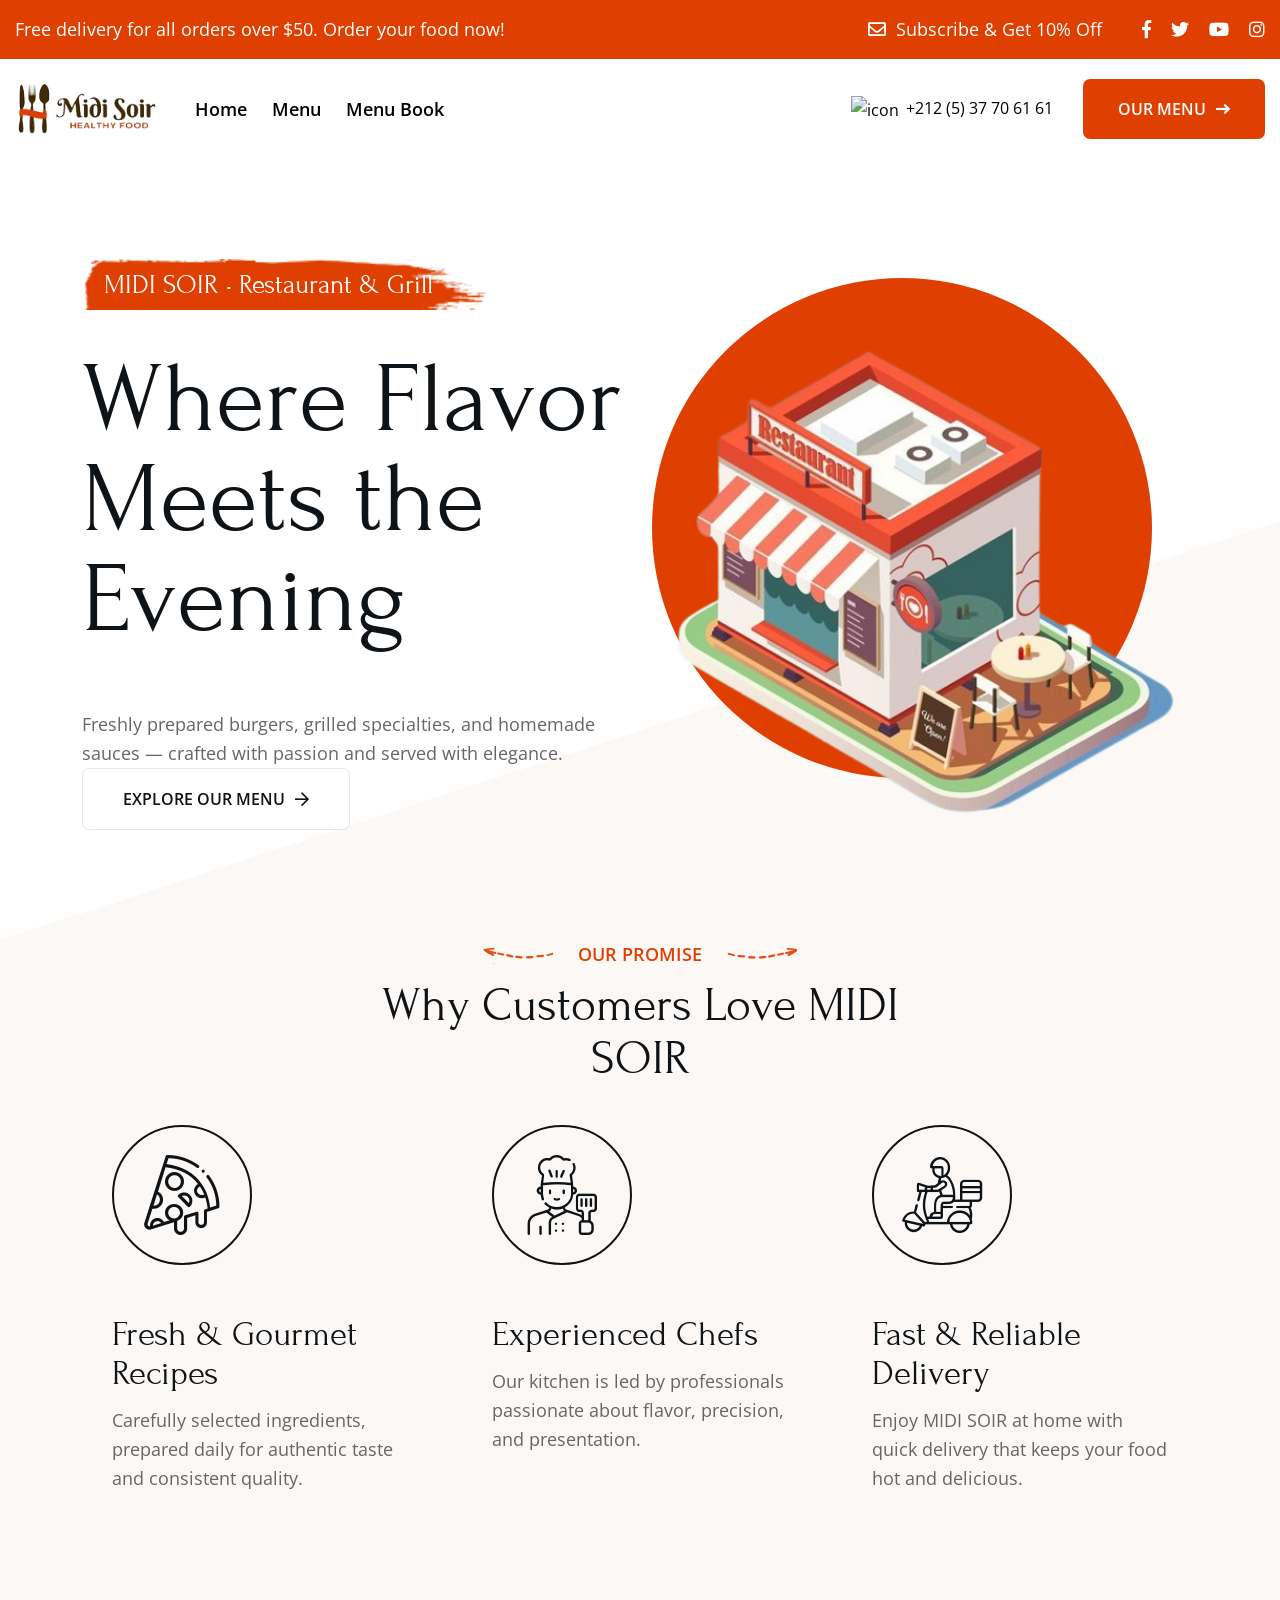
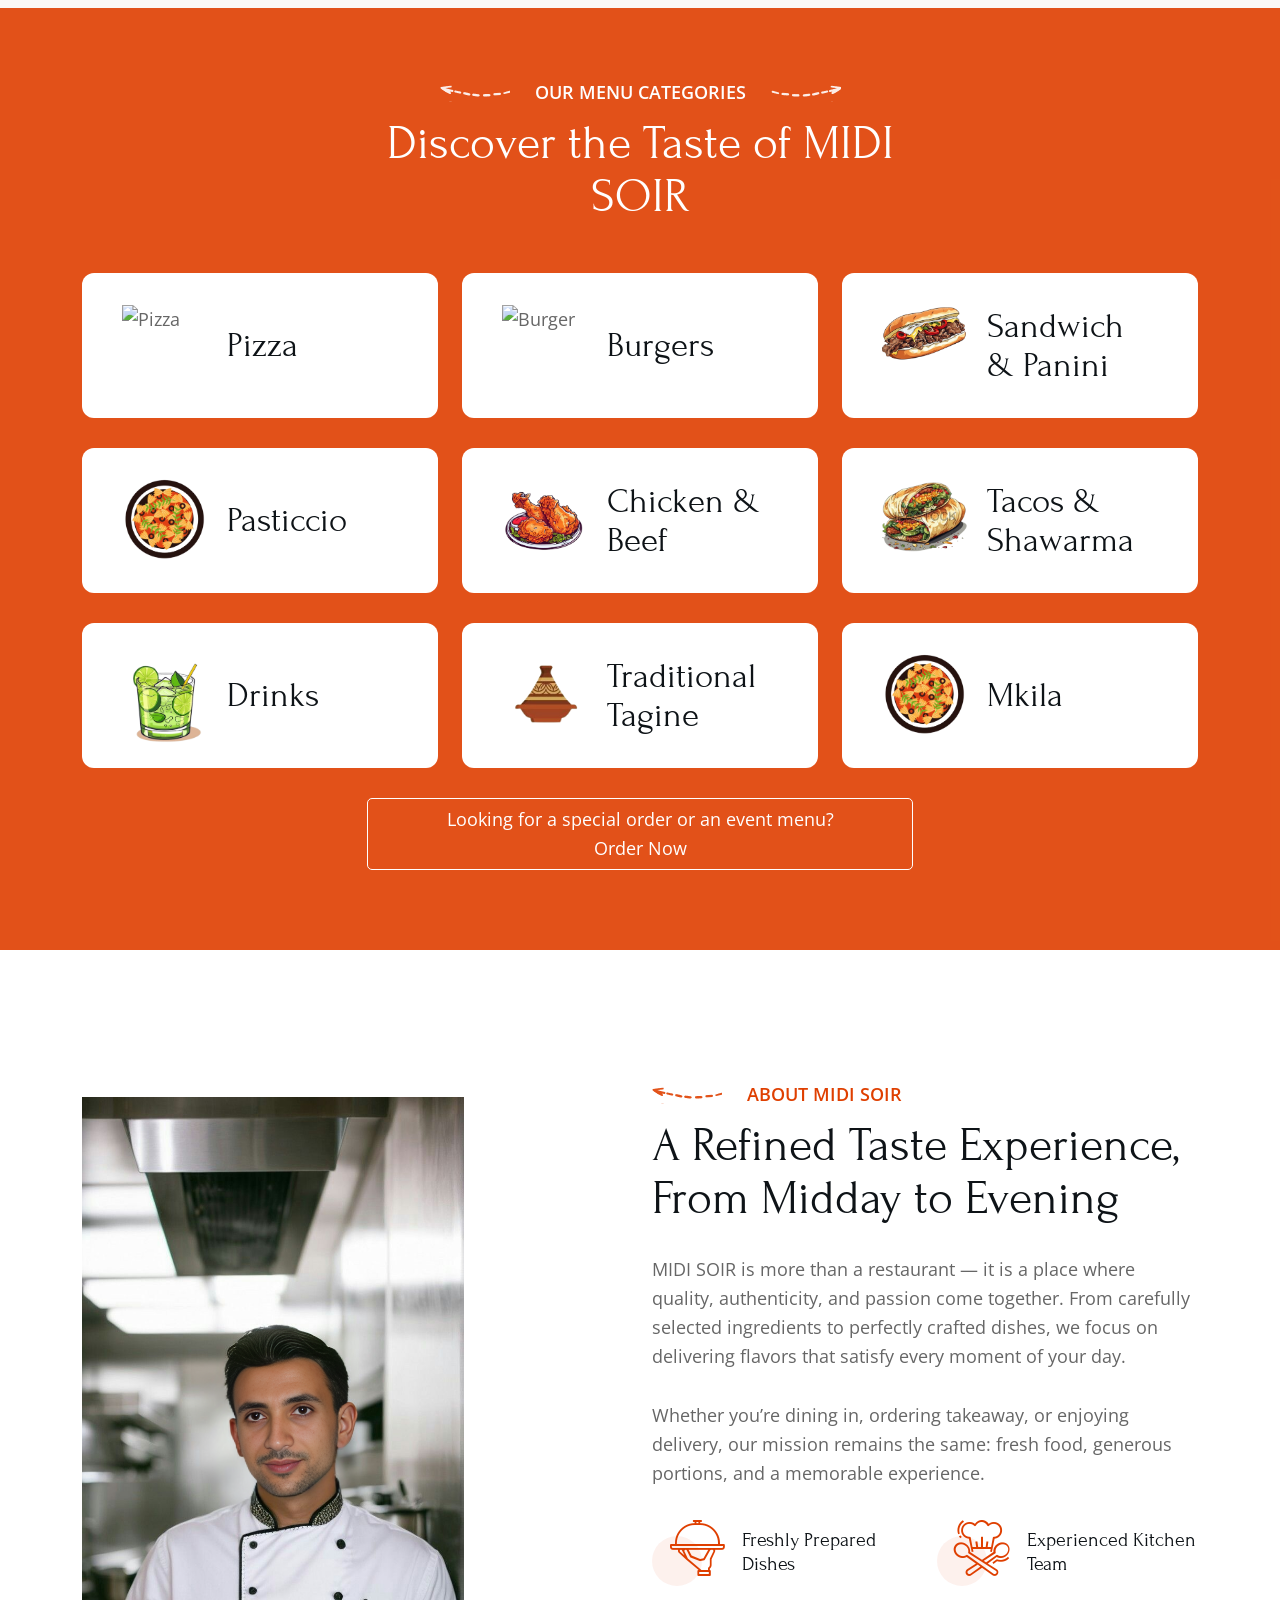
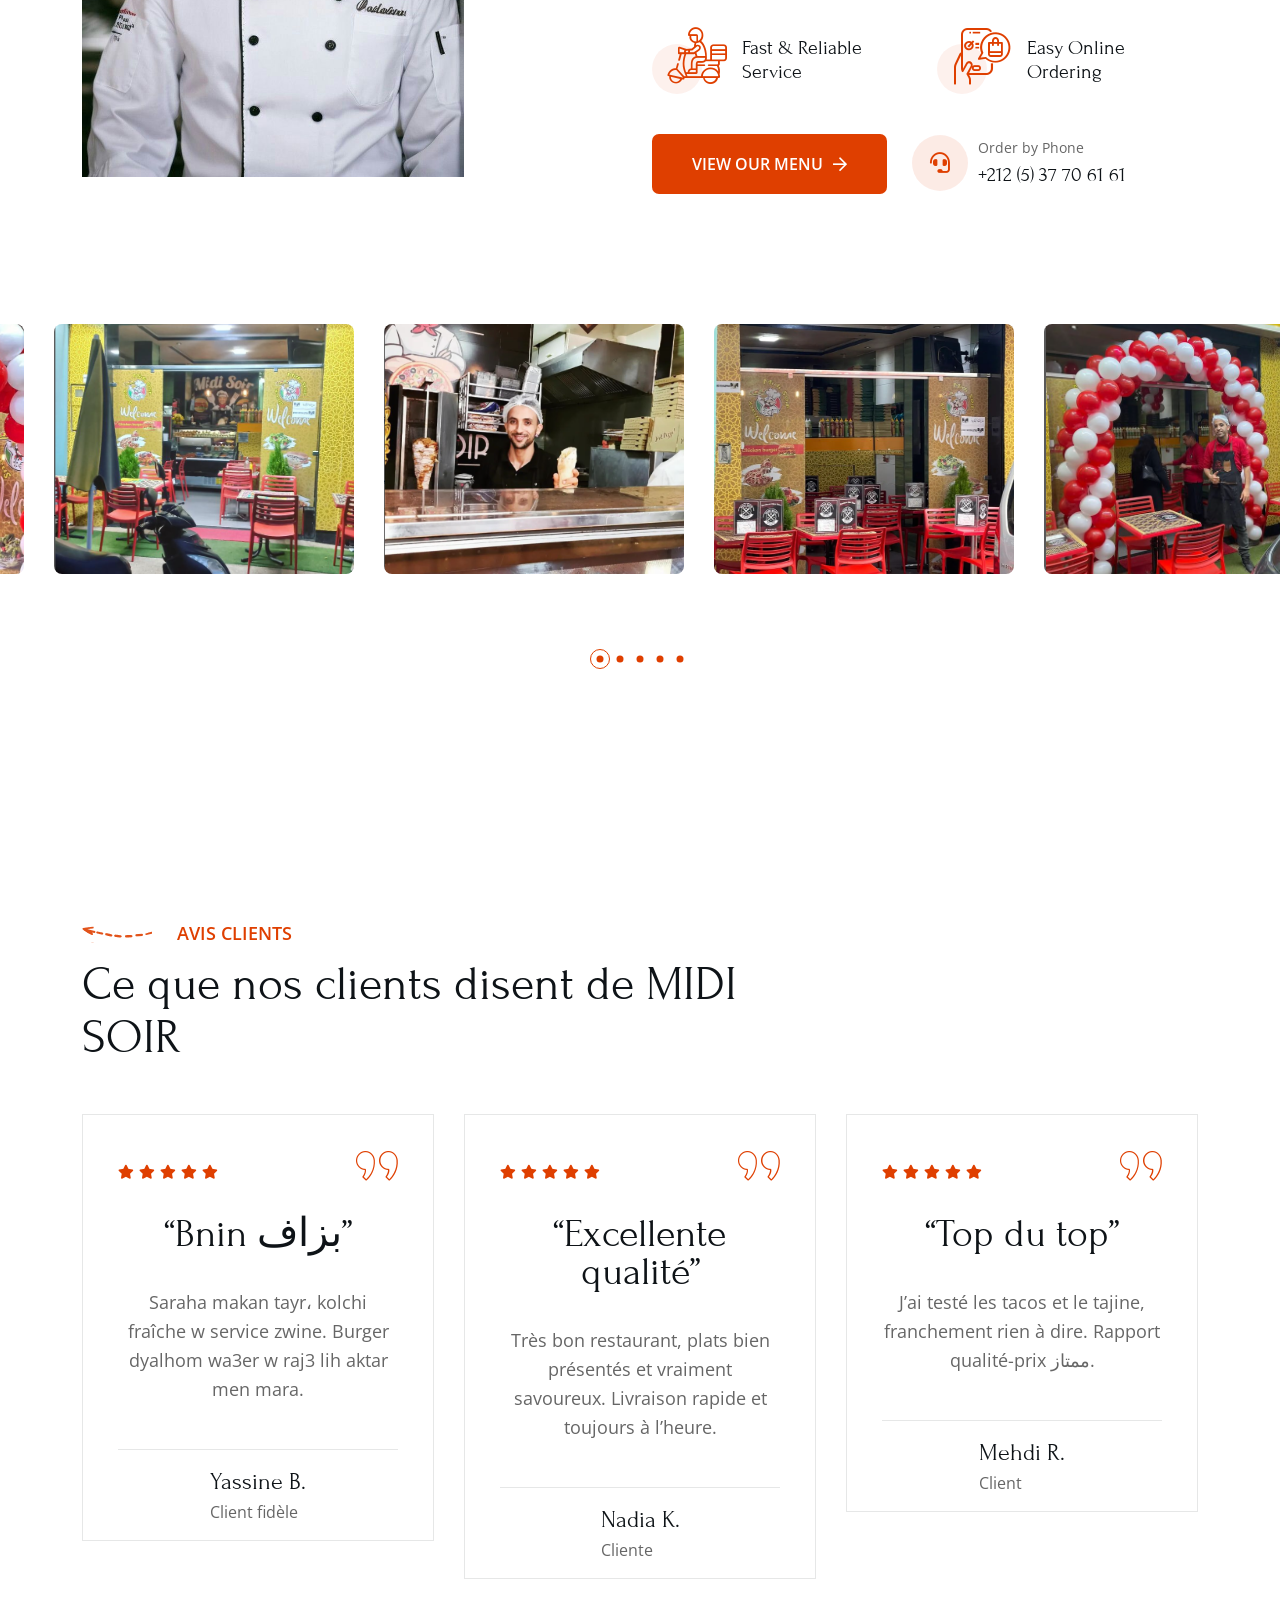
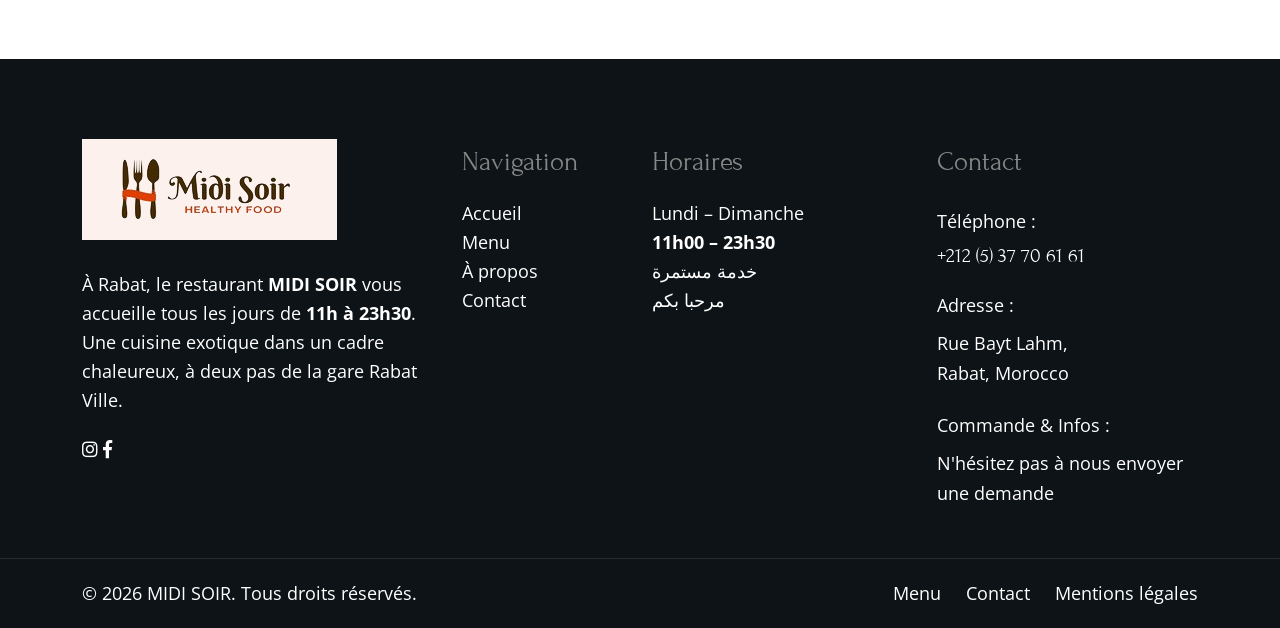
==== commit c843861b: "last update" ====
--- a/index.html
+++ b/index.html
@@ -533,74 +533,45 @@
     </div>
 </section>
 <!--=== End About Section ===-->
-
-        <!--=== Start Testimonial Section ===-->
-        <section class="gallery-section pb-130">
-            <div class="container-fluid">
-                <div class="gallery-slider-one wow fadeInUp">
-                    <div class="gallery-item-one mb-60">
-                        <div class="gallery-img">
-                            <img height="" src="assets/midi-soir/img-7.PNG" alt="Gallery Image">
-                            <div class="hover-overlay">
-                                <div class="hover-content">
-                                    <span class="tag-btn">Fastfood</span>
-                                    <h3 class="title">Chicken Hamburger</h3>
-                                    <a href="#" class="icon-btn"><i class="far fa-arrow-right"></i></a>
-                                </div>
-                            </div>
-                        </div>
-                    </div>
-                    <div class="gallery-item-one mb-60">
-                        <div class="gallery-img">
-                            <img  height="445px"  src="assets/midi-soir/img-10.PNG" alt="Gallery Image">
-                            <div class="hover-overlay">
-                                <div class="hover-content">
-                                    <span class="tag-btn">Fastfood</span>
-                                    <h3 class="title">Chicken Hamburger</h3>
-                                    <a href="#" class="icon-btn"><i class="far fa-arrow-right"></i></a>
-                                </div>
-                            </div>
-                        </div>
-                    </div>
-                    <div class="gallery-item-one mb-60">
-                        <div class="gallery-img">
-                            <img src="assets/midi-soir/img-8.PNG" alt="Gallery Image">
-                            <div class="hover-overlay">
-                                <div class="hover-content">
-                                    <span class="tag-btn">Fastfood</span>
-                                    <h3 class="title">Chicken Hamburger</h3>
-                                    <a href="#" class="icon-btn"><i class="far fa-arrow-right"></i></a>
-                                </div>
-                            </div>
-                        </div>
-                    </div>
-                    <div class="gallery-item-one mb-60">
-                        <div class="gallery-img">
-                            <img src="assets/midi-soir/img-9.PNG" alt="Gallery Image">
-                            <div class="hover-overlay">
-                                <div class="hover-content">
-                                    <span class="tag-btn">Fastfood</span>
-                                    <h3 class="title">Chicken Hamburger</h3>
-                                    <a href="#" class="icon-btn"><i class="far fa-arrow-right"></i></a>
-                                </div>
-                            </div>
-                        </div>
-                    </div>
-                    <div class="gallery-item-one mb-60">
-                        <div class="gallery-img">
-                            <img height="445px" src="assets/midi-soir/img-6.PNG" alt="Gallery Image">
-                            <div class="hover-overlay">
-                                <div class="hover-content">
-                                    <span class="tag-btn">Fastfood</span>
-                                    <h3 class="title">Chicken Hamburger</h3>
-                                    <a href="#" class="icon-btn"><i class="far fa-arrow-right"></i></a>
-                                </div>
-                            </div>
-                        </div>
-                    </div>
-                </div>
-            </div>
-        </section><!--=== End Testimonial Section ===-->
+<!--=== Start Gallery Section ===-->
+<section class="gallery-section pb-130">
+    <div class="container-fluid">
+        <div class="gallery-slider-one wow fadeInUp">
+            <!-- Gallery Item 1 -->
+            <div class="gallery-item-one mb-60">
+                <div class="gallery-img">
+                    <img src="assets/midi-soir/img-7.PNG" alt="Gallery Image">
+                </div>
+            </div>
+            <!-- Gallery Item 2 -->
+            <div class="gallery-item-one mb-60">
+                <div class="gallery-img">
+                    <img src="assets/midi-soir/img-10.PNG" alt="Gallery Image">
+                </div>
+            </div>
+            <!-- Gallery Item 3 -->
+            <div class="gallery-item-one mb-60">
+                <div class="gallery-img">
+                    <img src="assets/midi-soir/img-8.PNG" alt="Gallery Image">
+                </div>
+            </div>
+            <!-- Gallery Item 4 -->
+            <div class="gallery-item-one mb-60">
+                <div class="gallery-img">
+                    <img src="assets/midi-soir/img-9.PNG" alt="Gallery Image">
+                </div>
+            </div>
+            <!-- Gallery Item 5 -->
+            <div class="gallery-item-one mb-60">
+                <div class="gallery-img">
+                    <img src="assets/midi-soir/img-6.PNG" alt="Gallery Image">
+                </div>
+            </div>
+        </div>
+    </div>
+</section>
+<!--=== End Gallery Section ===-->
+
         <!--=== Start Testimonial Section ===-->
 <section class="testimonial-section-three pt-120 pb-80">
     <div class="container">
--- a/assets/css/style.css
+++ b/assets/css/style.css
@@ -4709,3 +4709,29 @@
         .copyright-area .copyright-nav ul li:not(:first-child) {
           margin-left: 10px;
           margin-right: 10px; } }
+/* Gallery Section CSS */
+.gallery-slider-one {
+    display: flex;
+    flex-wrap: wrap;
+    gap: 15px; /* spacing between images */
+    justify-content: center;
+}
+
+.gallery-item-one {
+    flex: 1 1 250px; /* all items same size, responsive */
+    max-width: 300px; /* optional: maximum size for large screens */
+}
+
+.gallery-img {
+    width: 100%;
+    height: 250px; /* same height for all images */
+    overflow: hidden;
+    border-radius: 8px; /* optional: rounded corners */
+}
+
+.gallery-img img {
+    width: 100%;
+    height: 100%;
+    object-fit: cover; /* ensures image fills the box and keeps aspect ratio */
+    display: block;
+}
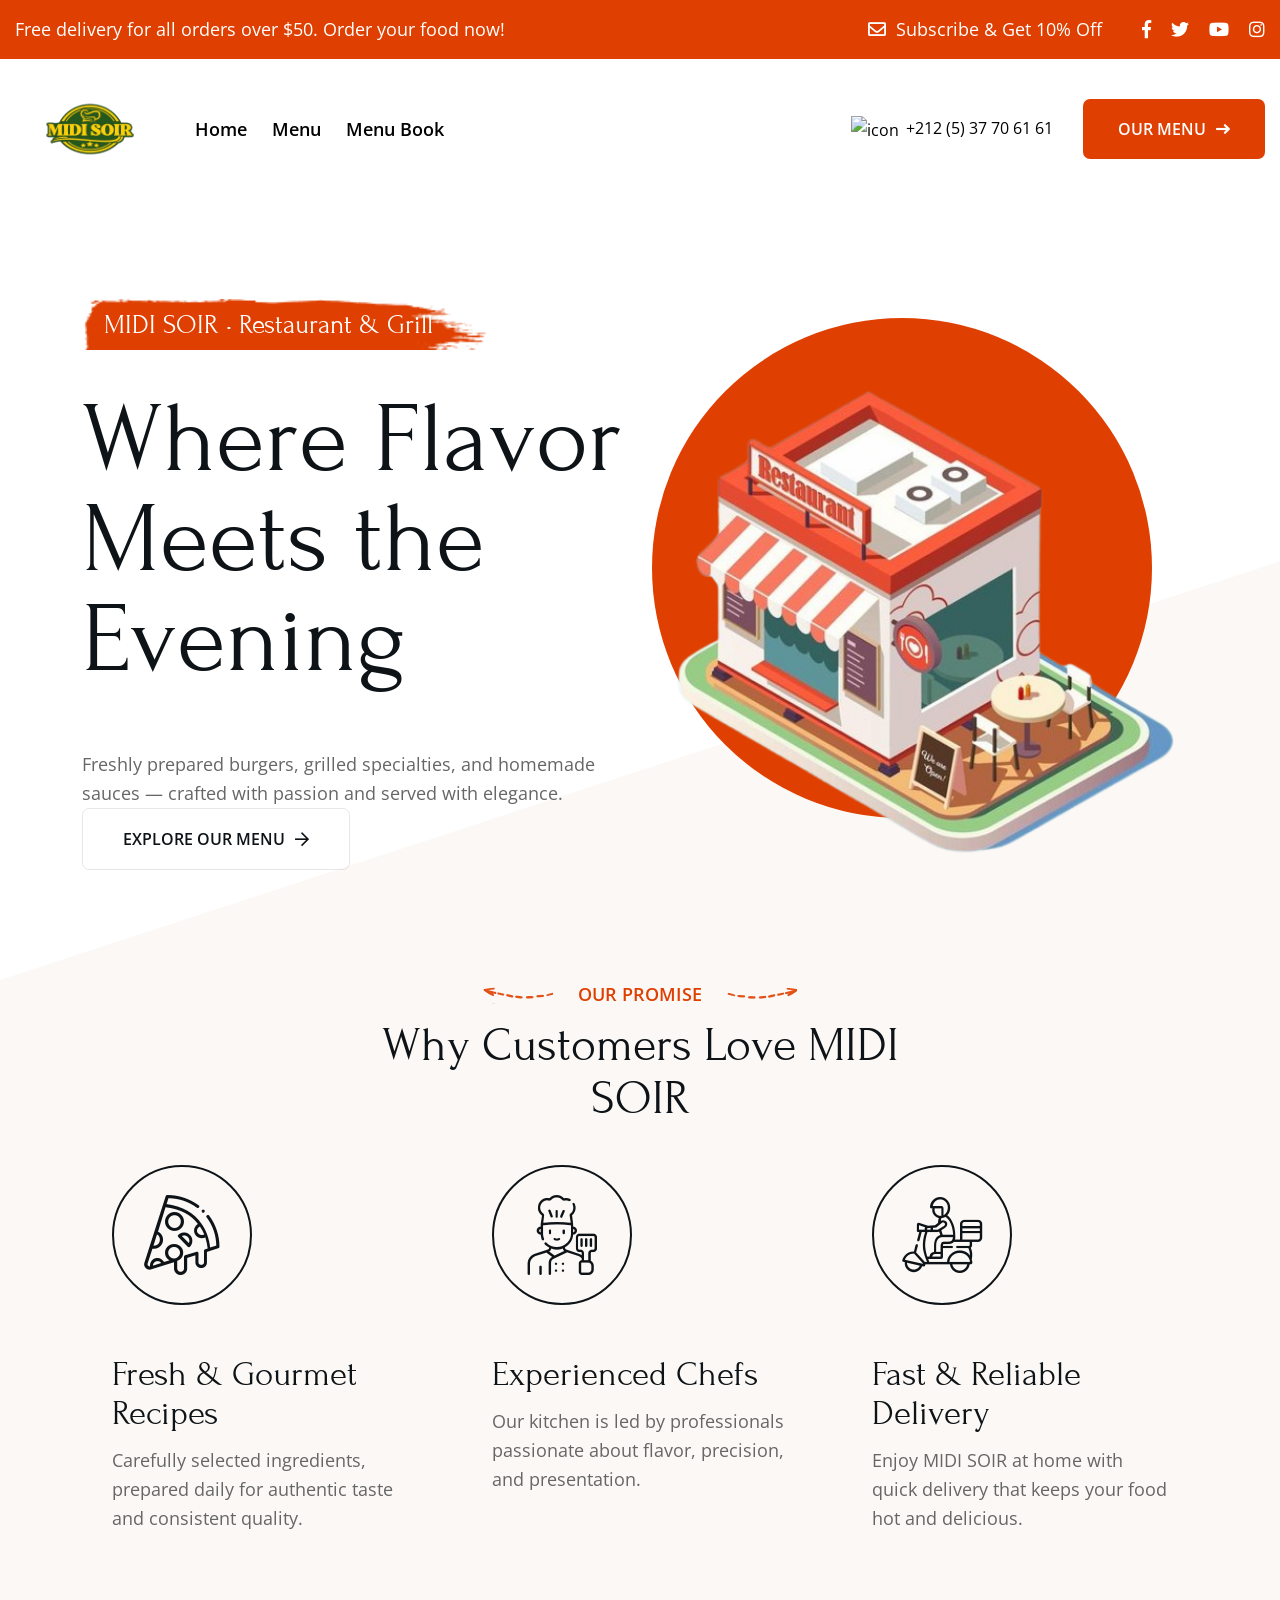
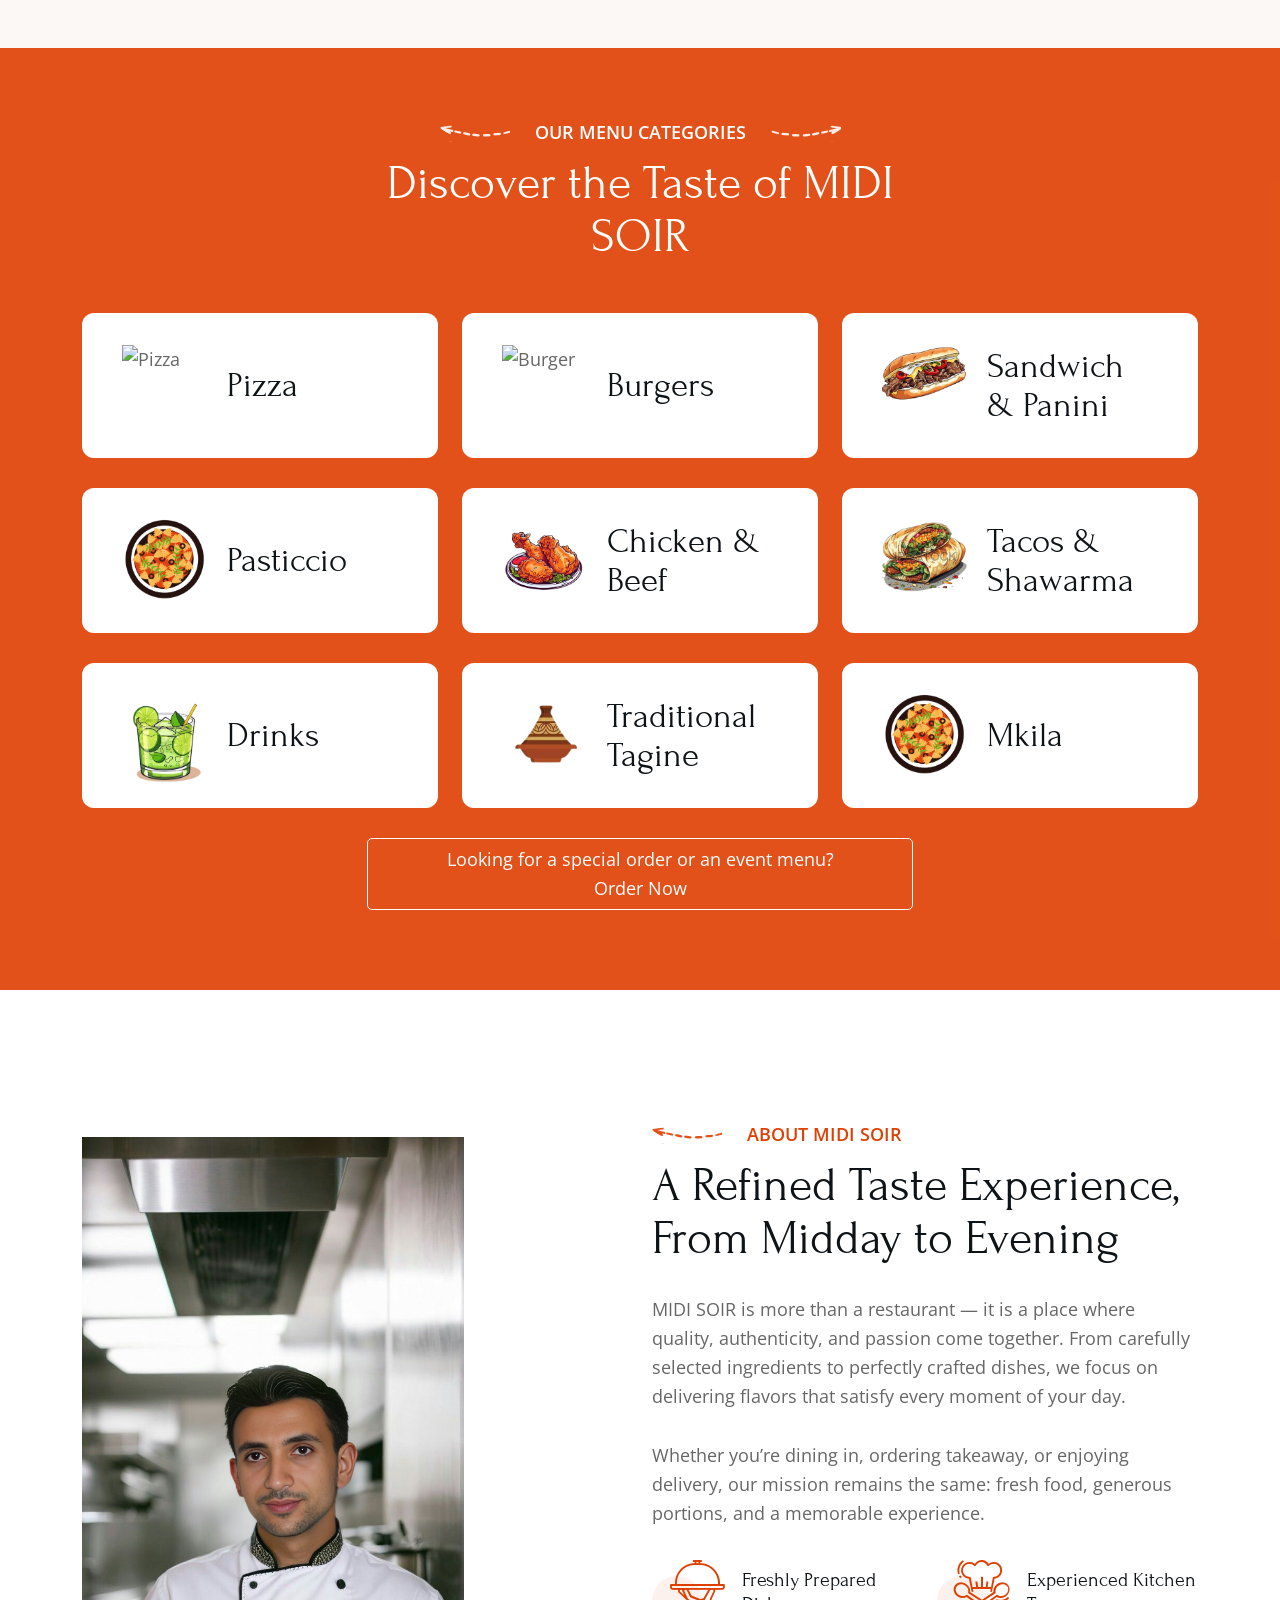
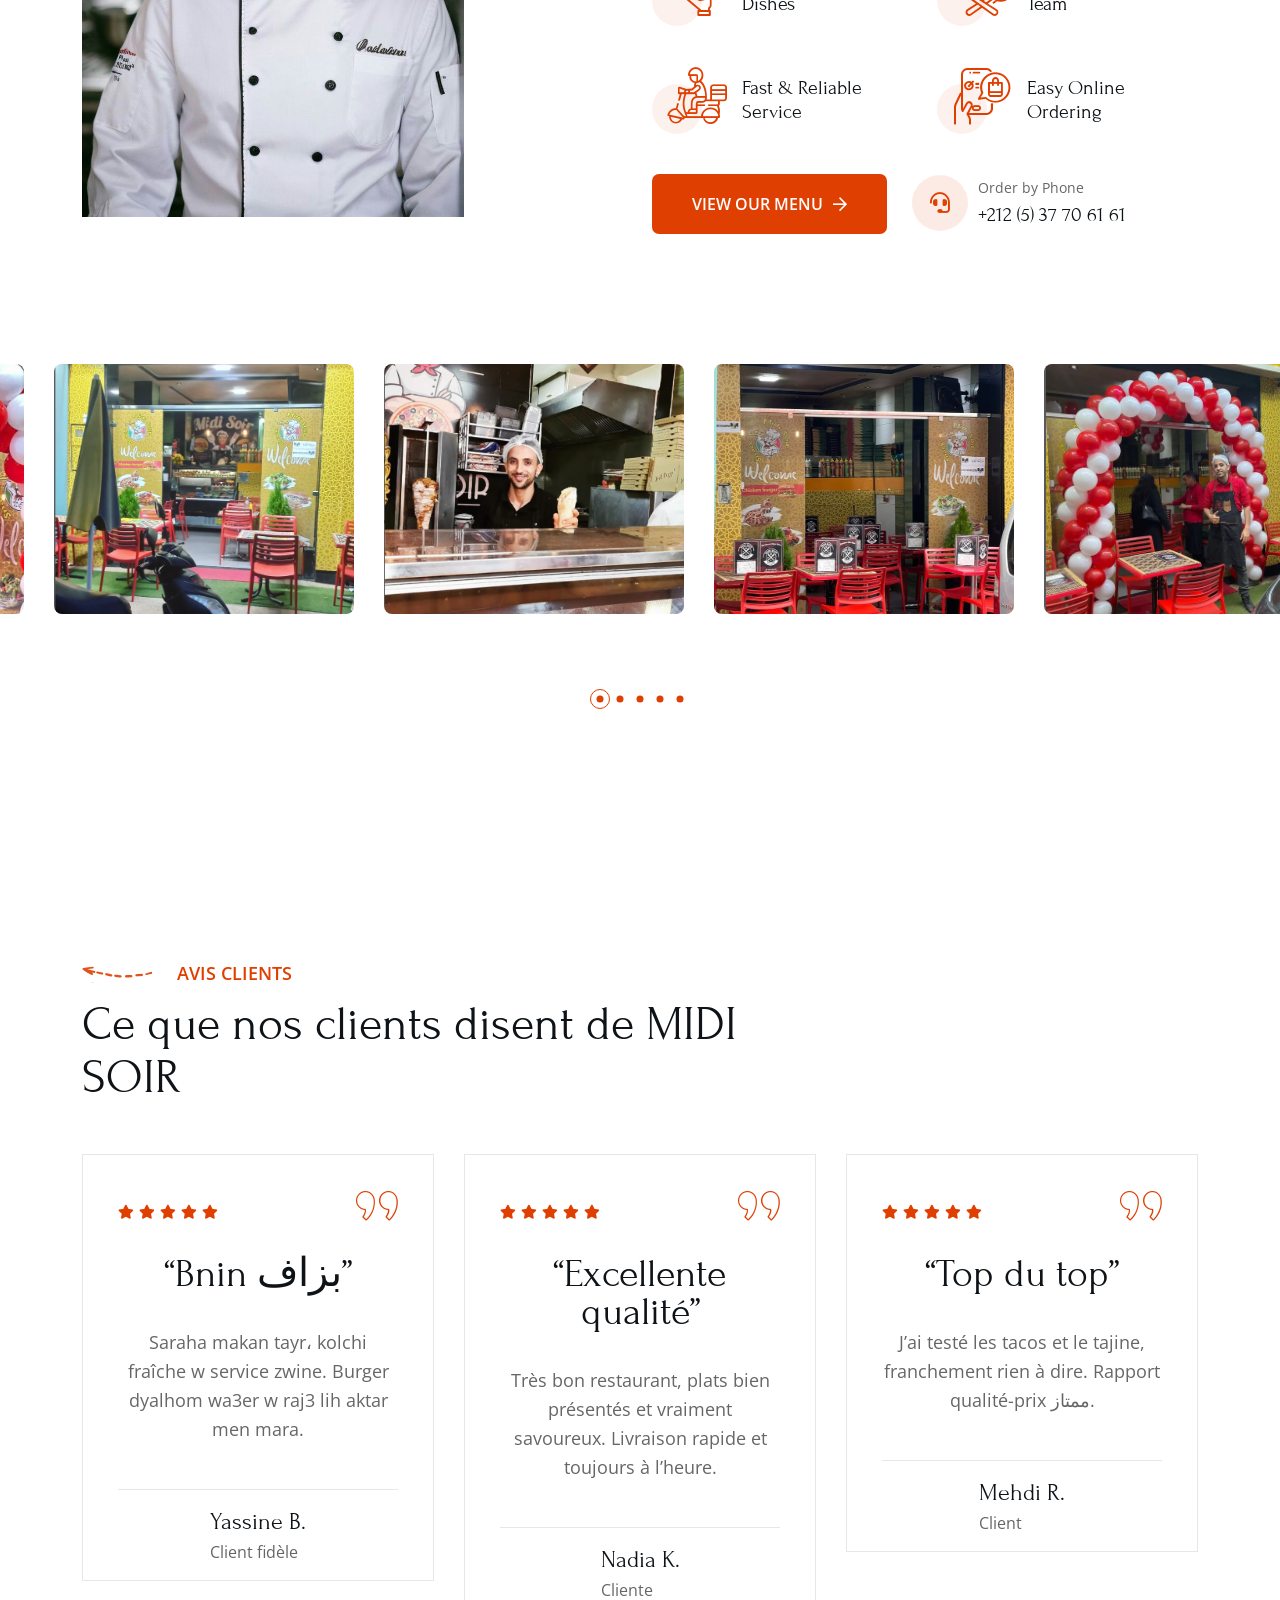
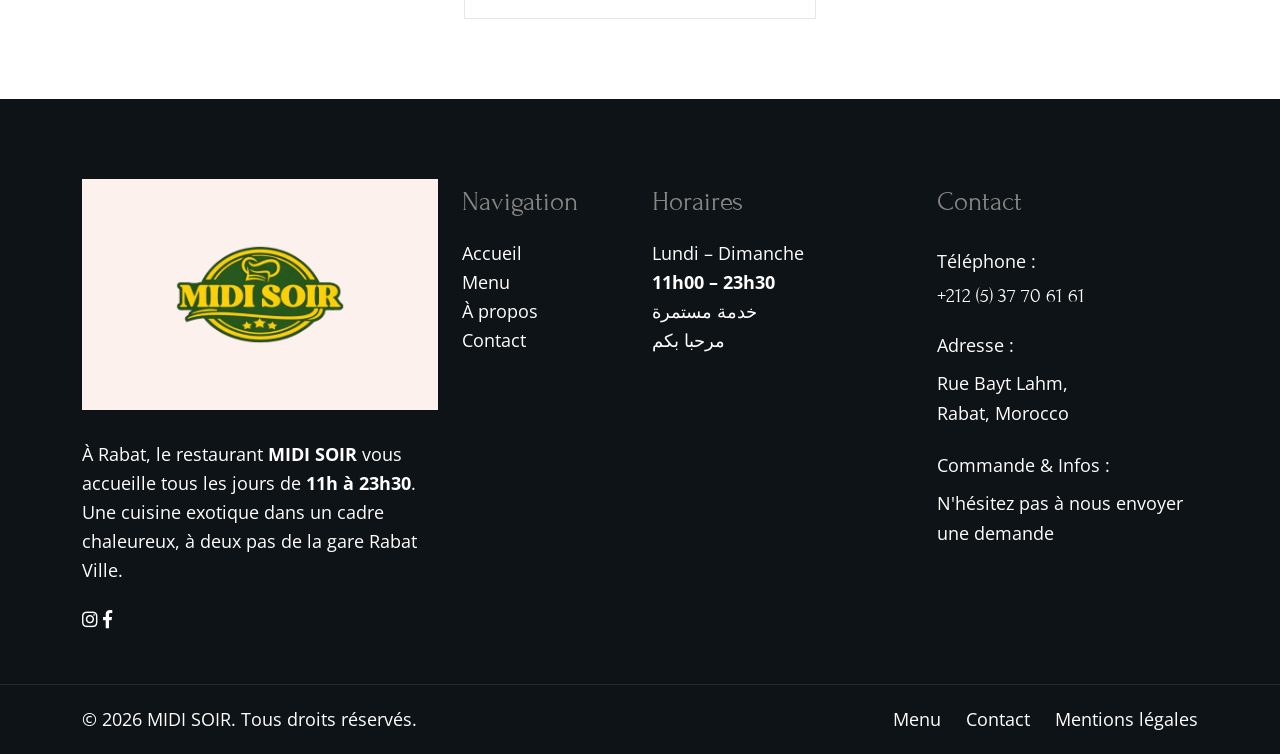
==== commit 3c717585: "Last Update" ====
--- a/index.html
+++ b/index.html
@@ -7,7 +7,7 @@
         <meta name="description" content="">
         <meta name="viewport" content="width=device-width, initial-scale=1, shrink-to-fit=no">
         <!--====== Title ======-->
-        <title>Qichen - Restaurant HTML Template</title>
+        <title>Midi Soir</title>
         <!--====== Favicon Icon ======-->
         <link rel="shortcut icon" href="https://html.webtend.net/qichen/assets/images/favicon.ico" type="image/png">
         <!--====== Flaticon css ======-->
@@ -72,14 +72,14 @@
                     <div class="primary-menu">
                         <!--=== Site Branding ===-->
                         <div class="site-branding">
-                            <a href="index.html" class="brand-logo"><img src="assets/midi-soir/logo.png" alt="Site Logo"></a>
+                            <a href="index.html" class="brand-logo"><img src="assets/Logo/ChatGPT_Image_14_janv._2026__22_04_16-removebg-preview.png" alt="Site Logo"></a>
                         </div>
                         <!--=== Nav Inner Menu ===-->
                         <div class="nav-inner-menu">
                             <div class="nav-menu">
                                 <!--=== Mobile Logo ===-->
                                 <div class="mobile-logo mb-30 d-block d-xl-none text-center">
-                                    <a href="index.html" class="brand-logo"><img src="https://html.webtend.net/qichen/assets/images/logo/logo-black.png" alt="Site Logo"></a>
+                                    <a href="index.html" class="brand-logo"><img src="assets/Logo/ChatGPT_Image_14_janv._2026__22_04_16-removebg-preview.png" alt="Site Logo"></a>
                                 </div>
                                 <!--=== Main Menu ===-->
                                 <nav class="main-menu">
@@ -705,7 +705,7 @@
                         <div class="footer-content">
                             <a href="index.html" class="footer-logo mb-30 d-inline-block"
                                style="background-color:#FDF1ED;">
-                                <img src="assets/midi-soir/logo.png" alt="MIDI SOIR Logo">
+                                <img src="assets/Logo/ChatGPT_Image_14_janv._2026__22_04_16-removebg-preview.png" alt="MIDI SOIR Logo">
                             </a>
 
                             <p>
--- a/assets/css/style.css
+++ b/assets/css/style.css
@@ -1,6 +1,6 @@
 /*-----------------------------------------------------------------------------------
 
-    Template Name: Qichen - Restaurant HTML Template
+    Template Name: Midi Soir
     Template URI: site.com
     Description: Qichen is a creative & unique Restaurant HTML Template . This template is exclusive to Restaurants, Fast Food, Bakery, Cafe, Food Shop, Tea/Coffee Shop, Seafood Restaurant, Catering, and Food Business Websites.
     Author: WebTend 
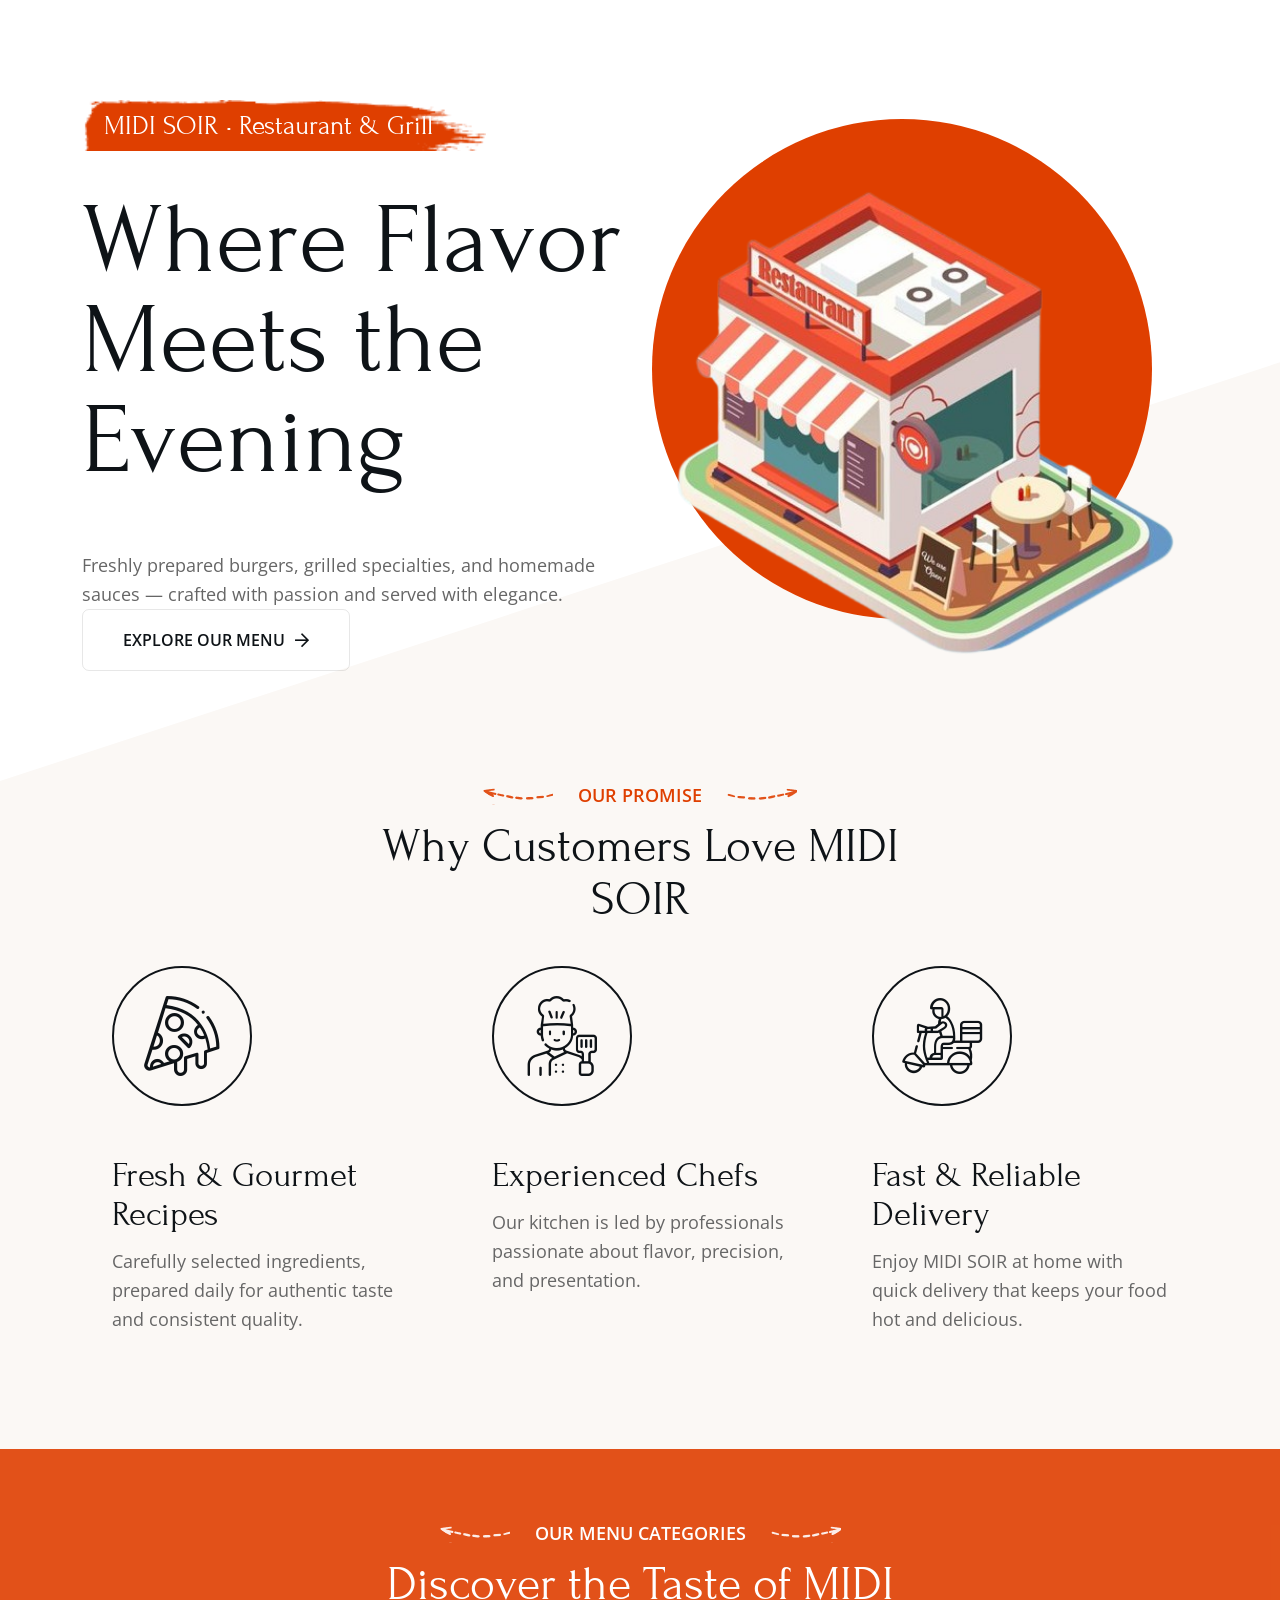
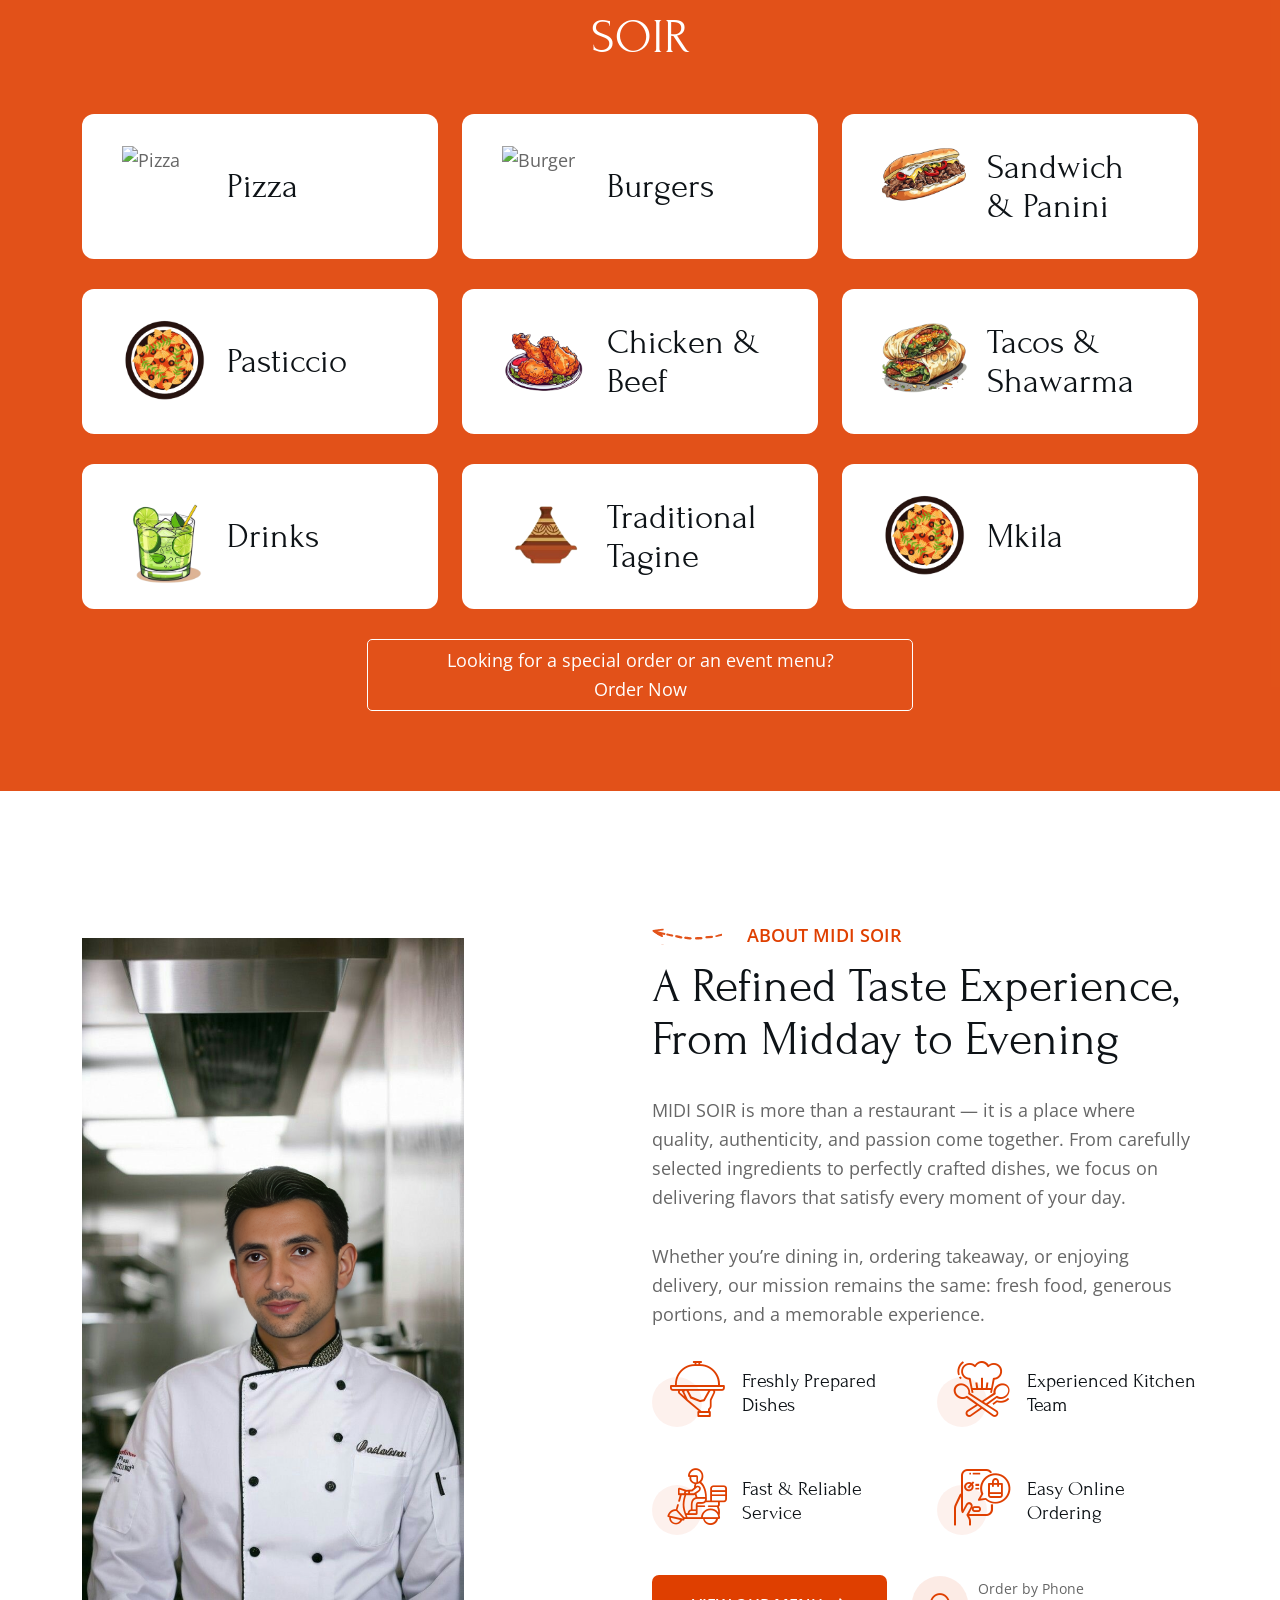
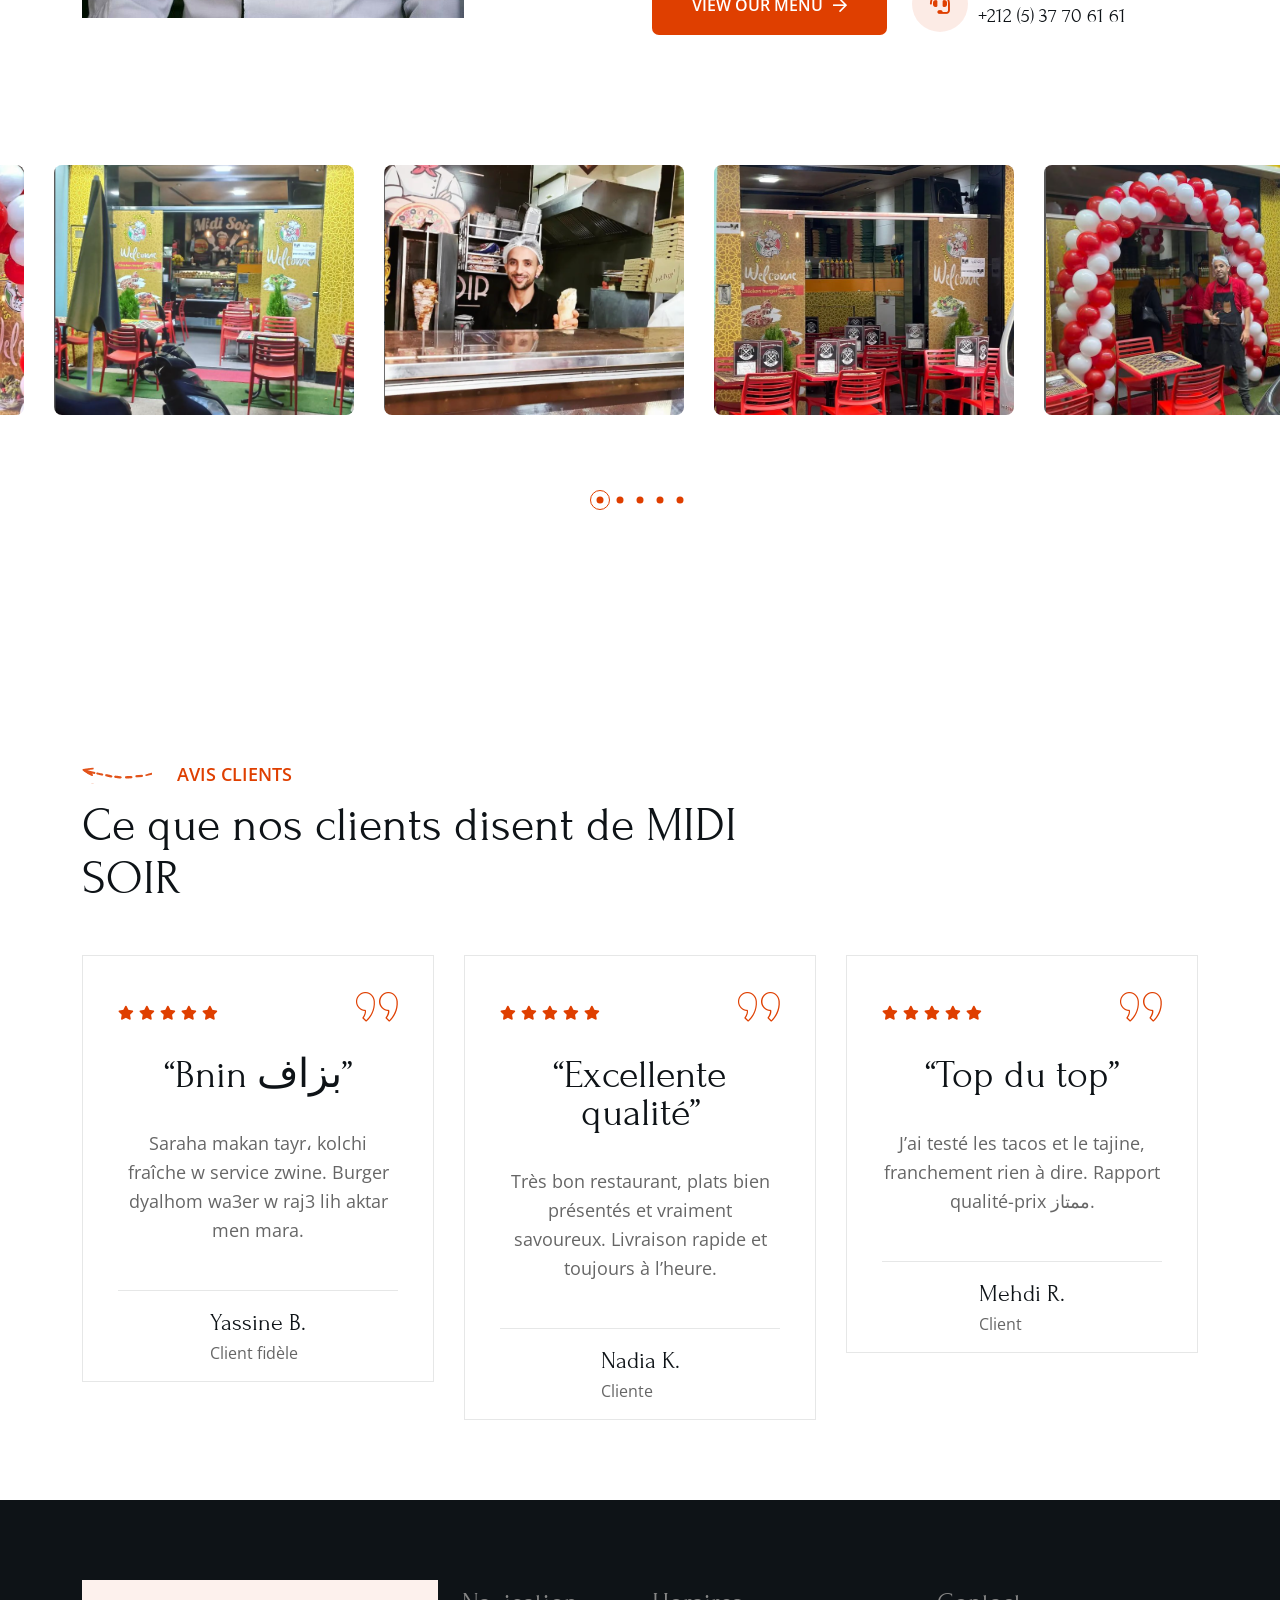
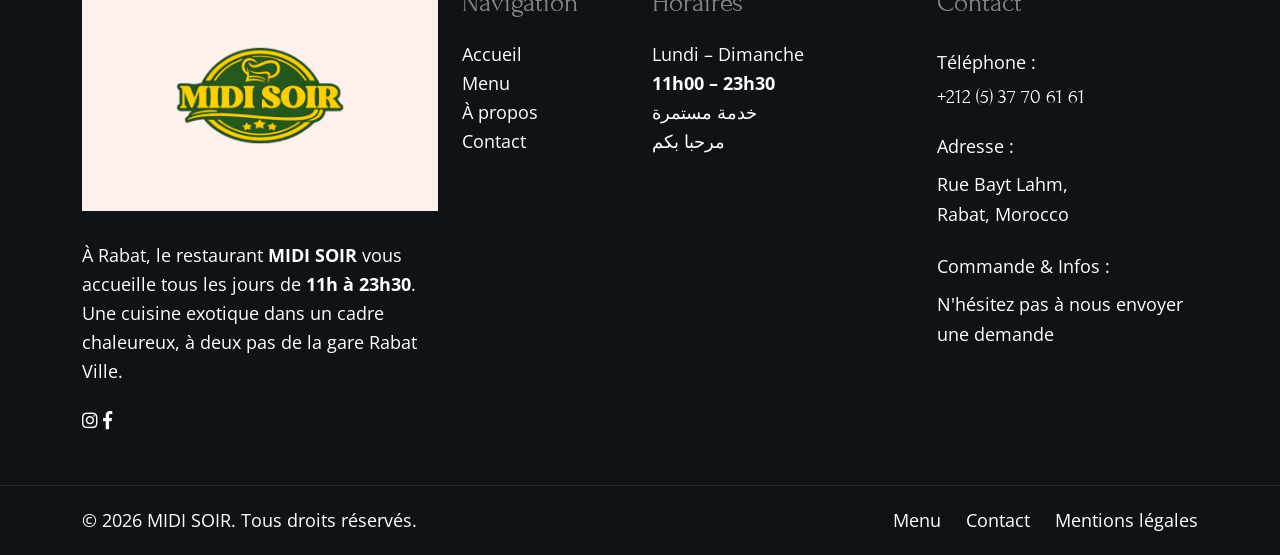
==== commit ce650b0b: "last update" ====
--- a/index.html
+++ b/index.html
@@ -40,109 +40,7 @@
             </div>
         </div><!--====== End Preloader ======-->
 
-        <!--====== Start Header ======-->
-        <header class="header-area">
-            <div class="top-bar dark-red-bg text-white">
-                <div class="container-fluid">
-                    <div class="row">
-                        <div class="col-lg-7">
-                            <div class="top-left">
-                                <span class="text">Free delivery for all orders over $50. Order your food now!</span>
-                            </div>
-                        </div>
-                        <div class="col-lg-5">
-                            <div class="top-right d-flex align-items-center justify-content-lg-end">
-                                <span class="text"><i class="far fa-envelope"></i>Subscribe & Get 10% Off</span>
-                                <ul class="social-link">
-                                    <li><a href="#"><i class="fab fa-facebook-f"></i></a></li>
-                                    <li><a href="#"><i class="fab fa-twitter"></i></a></li>
-                                    <li><a href="#"><i class="fab fa-youtube"></i></a></li>
-                                    <li><a href="#"><i class="fab fa-instagram"></i></a></li>
-                                </ul>
-                            </div>
-                        </div>
-                    </div>
-                </div>
-            </div>
-            <!--=== Header Navigation ===-->
-            <div class="header-navigation pt-20 pb-20">
-                <div class="nav-overlay"></div>
-                <div class="container-fluid">
-                    <!--=== Primary Menu ===-->
-                    <div class="primary-menu">
-                        <!--=== Site Branding ===-->
-                        <div class="site-branding">
-                            <a href="index.html" class="brand-logo"><img src="assets/Logo/ChatGPT_Image_14_janv._2026__22_04_16-removebg-preview.png" alt="Site Logo"></a>
-                        </div>
-                        <!--=== Nav Inner Menu ===-->
-                        <div class="nav-inner-menu">
-                            <div class="nav-menu">
-                                <!--=== Mobile Logo ===-->
-                                <div class="mobile-logo mb-30 d-block d-xl-none text-center">
-                                    <a href="index.html" class="brand-logo"><img src="assets/Logo/ChatGPT_Image_14_janv._2026__22_04_16-removebg-preview.png" alt="Site Logo"></a>
-                                </div>
-                                <!--=== Main Menu ===-->
-                                <nav class="main-menu">
-                                    <ul>
-                                        <li class="menu-item has-children"><a href="index.html" class="active">Home</a>
-                                        </li>
-                                        <li class="menu-item has-children"><a href="menu-fastfood.html">Menu</a>
-                                        </li>
-
-                                        <li class="menu-item has-children"><a href="Menu02.html">Menu Book</a>
-                                        </li>
-                                        <!-- <li class="menu-item"><a href="about.html">About</a></li>
-                                        <li class="menu-item has-children"><a href="#">Shop</a>
-                                            <ul class="sub-menu">
-                                                <li><a href="products.html">Our Products</a></li>
-                                                <li><a href="product-details.html">Product Details</a></li>
-                                                <li><a href="cart.html">Sopping Cart</a></li>
-                                                <li><a href="checkout.html">Checkout</a></li>
-                                            </ul>
-                                        </li>
-                                        <li class="menu-item has-children"><a href="#">Blog</a>
-                                            <ul class="sub-menu">
-                                                <li><a href="blog-standard.html">Blog Standard</a></li>
-                                                <li><a href="blog-details.html">Blog Details</a></li>
-                                            </ul>
-                                        </li>
-                                        <li class="menu-item has-children"><a href="#">Pages</a>
-                                            <ul class="sub-menu">
-                                                <li><a href="gallery.html">Our Gallery</a></li>
-                                                <li><a href="chefs.html">Our Chefs</a></li>
-                                                <li><a href="history.html">Our History</a></li>
-                                                <li><a href="reservations.html">Reservations</a></li>
-                                                <li><a href="404.html">404</a></li>
-                                                <li><a href="faq.html">Faq</a></li>
-                                                <li><a>Contact</a></li>
-                                            </ul>
-                                        </li> -->
-                                    </ul>
-                                </nav>
-                                <!--=== Nav Button ===-->
-                                <div class="menu-button mt-40 d-xl-none">
-                                    <a class="main-btn btn-red">Our Menu<i class="fas fa-long-arrow-right"></i></a>
-                                </div>
-                            </div>
-                            <!--=== Nav right Item ===-->
-                            <div class="nav-right-item d-flex align-items-center">
-                                <div class="nav-call-button">
-                                    <span><img src="https://html.webtend.net/qichen/assets/images/call.png" alt="icon"><a href="tel:+212 (5) 37 70 61 61">+212 (5) 37 70 61 61</a></span>
-                                </div>
-                                <div class="menu-button d-xl-block d-none">
-                                    <a class="main-btn btn-red">Our Menu<i class="fas fa-long-arrow-right"></i></a>
-                                </div>
-                                <div class="navbar-toggler">
-                                    <span></span>
-                                    <span></span>
-                                    <span></span>
-                                </div>
-                            </div>
-                        </div>
-                    </div>
-                </div>
-            </div>
-        </header><!--====== End Header ======-->
+
         <!--=== Start Banner Section ===-->
 <section class="banner-two p-r z-1">
     <div class="shape shape-one">
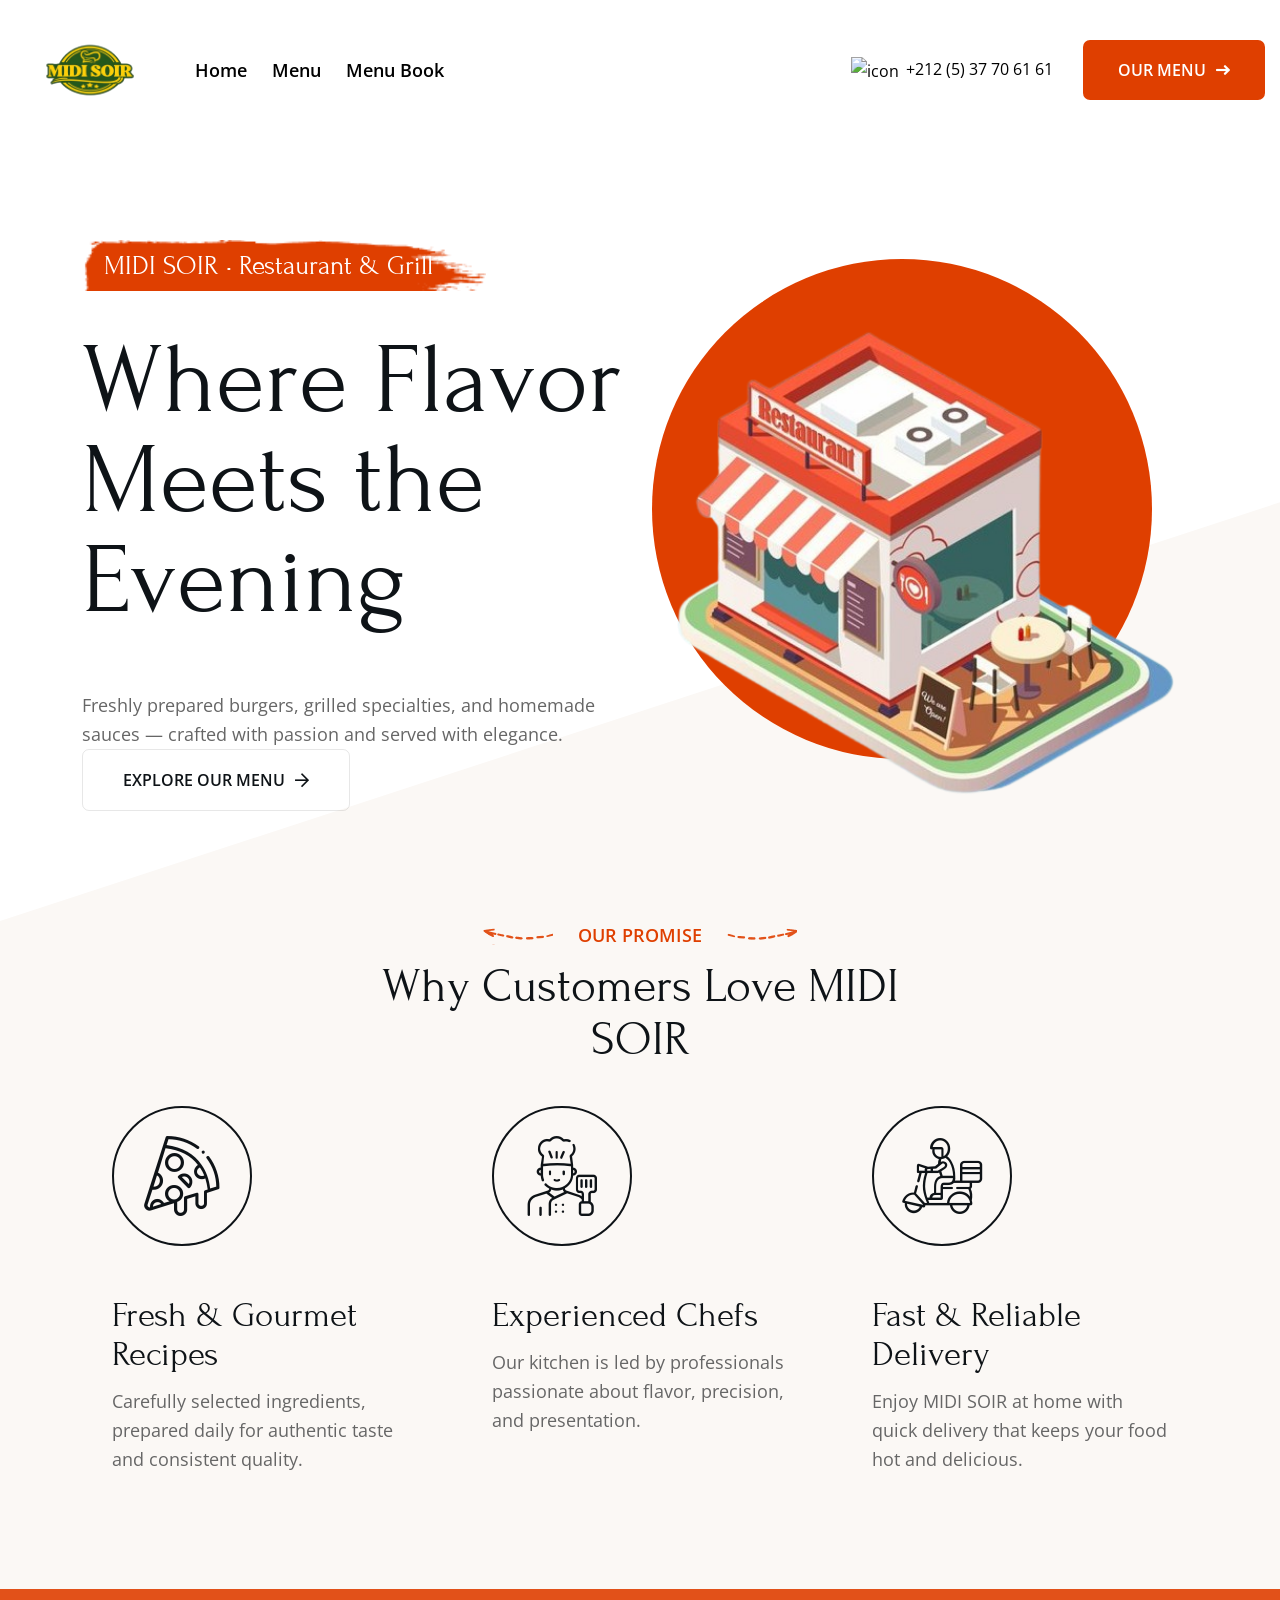
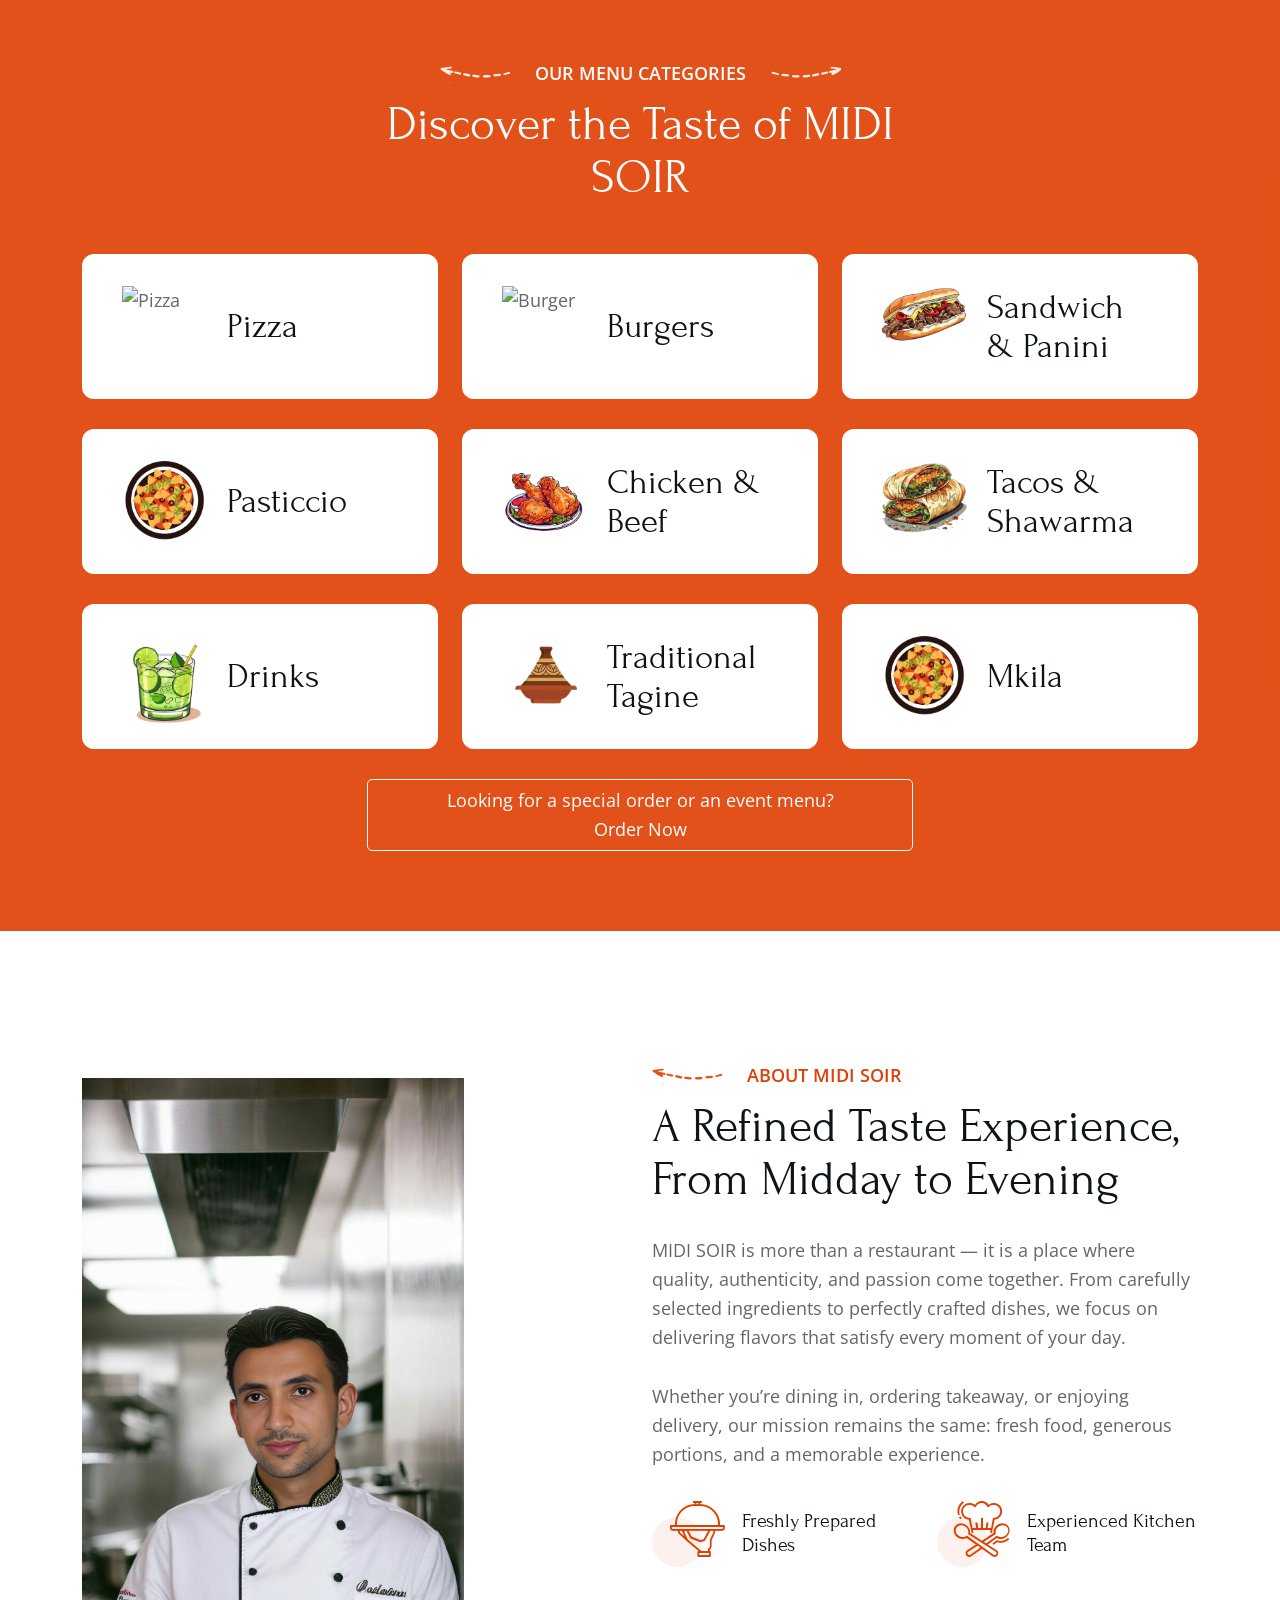
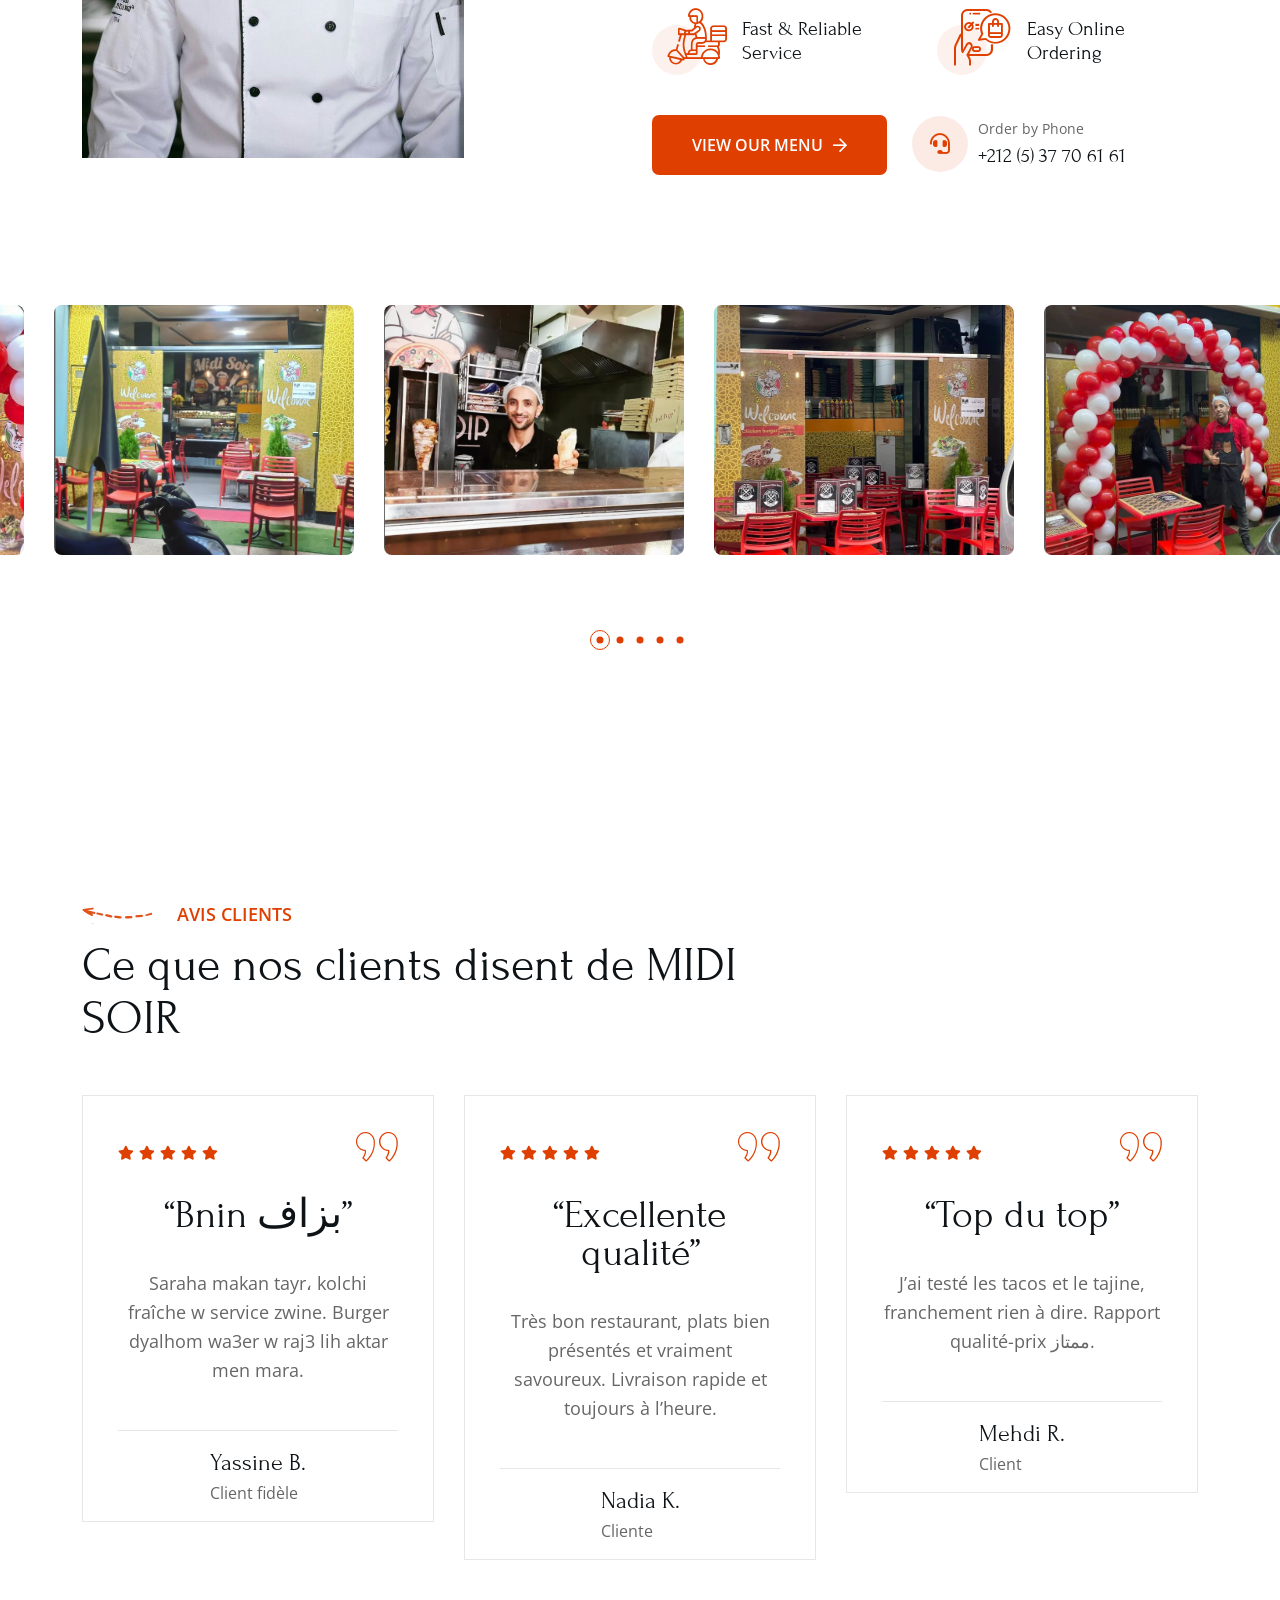
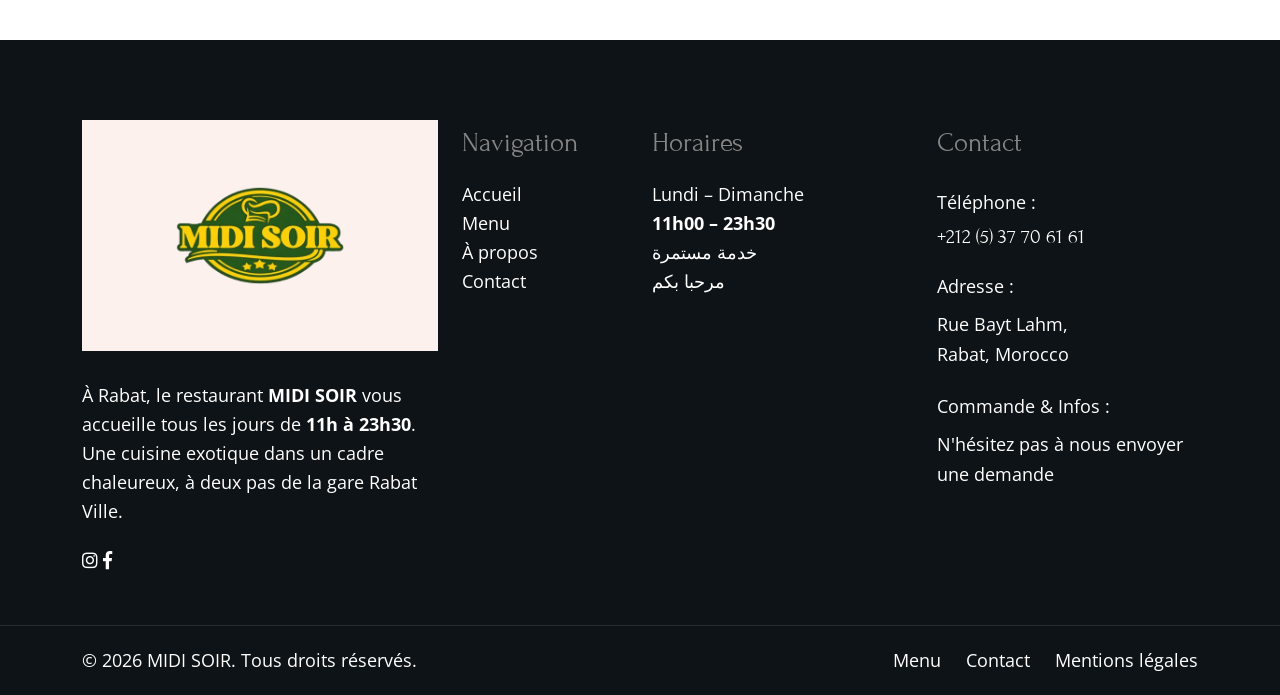
==== commit 6d7dd2c1: "last update title" ====
--- a/index.html
+++ b/index.html
@@ -40,7 +40,87 @@
             </div>
         </div><!--====== End Preloader ======-->
 
-
+        <!--====== Start Header ======-->
+        <header class="header-area">
+            <!--=== Header Navigation ===-->
+            <div class="header-navigation pt-20 pb-20">
+                <div class="nav-overlay"></div>
+                <div class="container-fluid">
+                    <!--=== Primary Menu ===-->
+                    <div class="primary-menu">
+                        <!--=== Site Branding ===-->
+                        <div class="site-branding">
+                            <a href="index.html" class="brand-logo"><img src="assets/Logo/ChatGPT_Image_14_janv._2026__22_04_16-removebg-preview.png" alt="Site Logo"></a>
+                        </div>
+                        <!--=== Nav Inner Menu ===-->
+                        <div class="nav-inner-menu">
+                            <div class="nav-menu">
+                                <!--=== Mobile Logo ===-->
+                                <div class="mobile-logo mb-30 d-block d-xl-none text-center">
+                                    <a href="index.html" class="brand-logo"><img src="assets/Logo/ChatGPT_Image_14_janv._2026__22_04_16-removebg-preview.png" alt="Site Logo"></a>
+                                </div>
+                                <!--=== Main Menu ===-->
+                                <nav class="main-menu">
+                                    <ul>
+                                        <li class="menu-item has-children"><a href="index.html" class="active">Home</a>
+                                        </li>
+                                        <li class="menu-item has-children"><a href="menu-fastfood.html">Menu</a>
+                                        </li>
+
+                                        <li class="menu-item has-children"><a href="Menu02.html">Menu Book</a>
+                                        </li>
+                                        <!-- <li class="menu-item"><a href="about.html">About</a></li>
+                                        <li class="menu-item has-children"><a href="#">Shop</a>
+                                            <ul class="sub-menu">
+                                                <li><a href="products.html">Our Products</a></li>
+                                                <li><a href="product-details.html">Product Details</a></li>
+                                                <li><a href="cart.html">Sopping Cart</a></li>
+                                                <li><a href="checkout.html">Checkout</a></li>
+                                            </ul>
+                                        </li>
+                                        <li class="menu-item has-children"><a href="#">Blog</a>
+                                            <ul class="sub-menu">
+                                                <li><a href="blog-standard.html">Blog Standard</a></li>
+                                                <li><a href="blog-details.html">Blog Details</a></li>
+                                            </ul>
+                                        </li>
+                                        <li class="menu-item has-children"><a href="#">Pages</a>
+                                            <ul class="sub-menu">
+                                                <li><a href="gallery.html">Our Gallery</a></li>
+                                                <li><a href="chefs.html">Our Chefs</a></li>
+                                                <li><a href="history.html">Our History</a></li>
+                                                <li><a href="reservations.html">Reservations</a></li>
+                                                <li><a href="404.html">404</a></li>
+                                                <li><a href="faq.html">Faq</a></li>
+                                                <li><a>Contact</a></li>
+                                            </ul>
+                                        </li> -->
+                                    </ul>
+                                </nav>
+                                <!--=== Nav Button ===-->
+                                <div class="menu-button mt-40 d-xl-none">
+                                    <a class="main-btn btn-red">Our Menu<i class="fas fa-long-arrow-right"></i></a>
+                                </div>
+                            </div>
+                            <!--=== Nav right Item ===-->
+                            <div class="nav-right-item d-flex align-items-center">
+                                <div class="nav-call-button">
+                                    <span><img src="https://html.webtend.net/qichen/assets/images/call.png" alt="icon"><a href="tel:+212 (5) 37 70 61 61">+212 (5) 37 70 61 61</a></span>
+                                </div>
+                                <div class="menu-button d-xl-block d-none">
+                                    <a class="main-btn btn-red">Our Menu<i class="fas fa-long-arrow-right"></i></a>
+                                </div>
+                                <div class="navbar-toggler">
+                                    <span></span>
+                                    <span></span>
+                                    <span></span>
+                                </div>
+                            </div>
+                        </div>
+                    </div>
+                </div>
+            </div>
+        </header><!--====== End Header ======-->
         <!--=== Start Banner Section ===-->
 <section class="banner-two p-r z-1">
     <div class="shape shape-one">
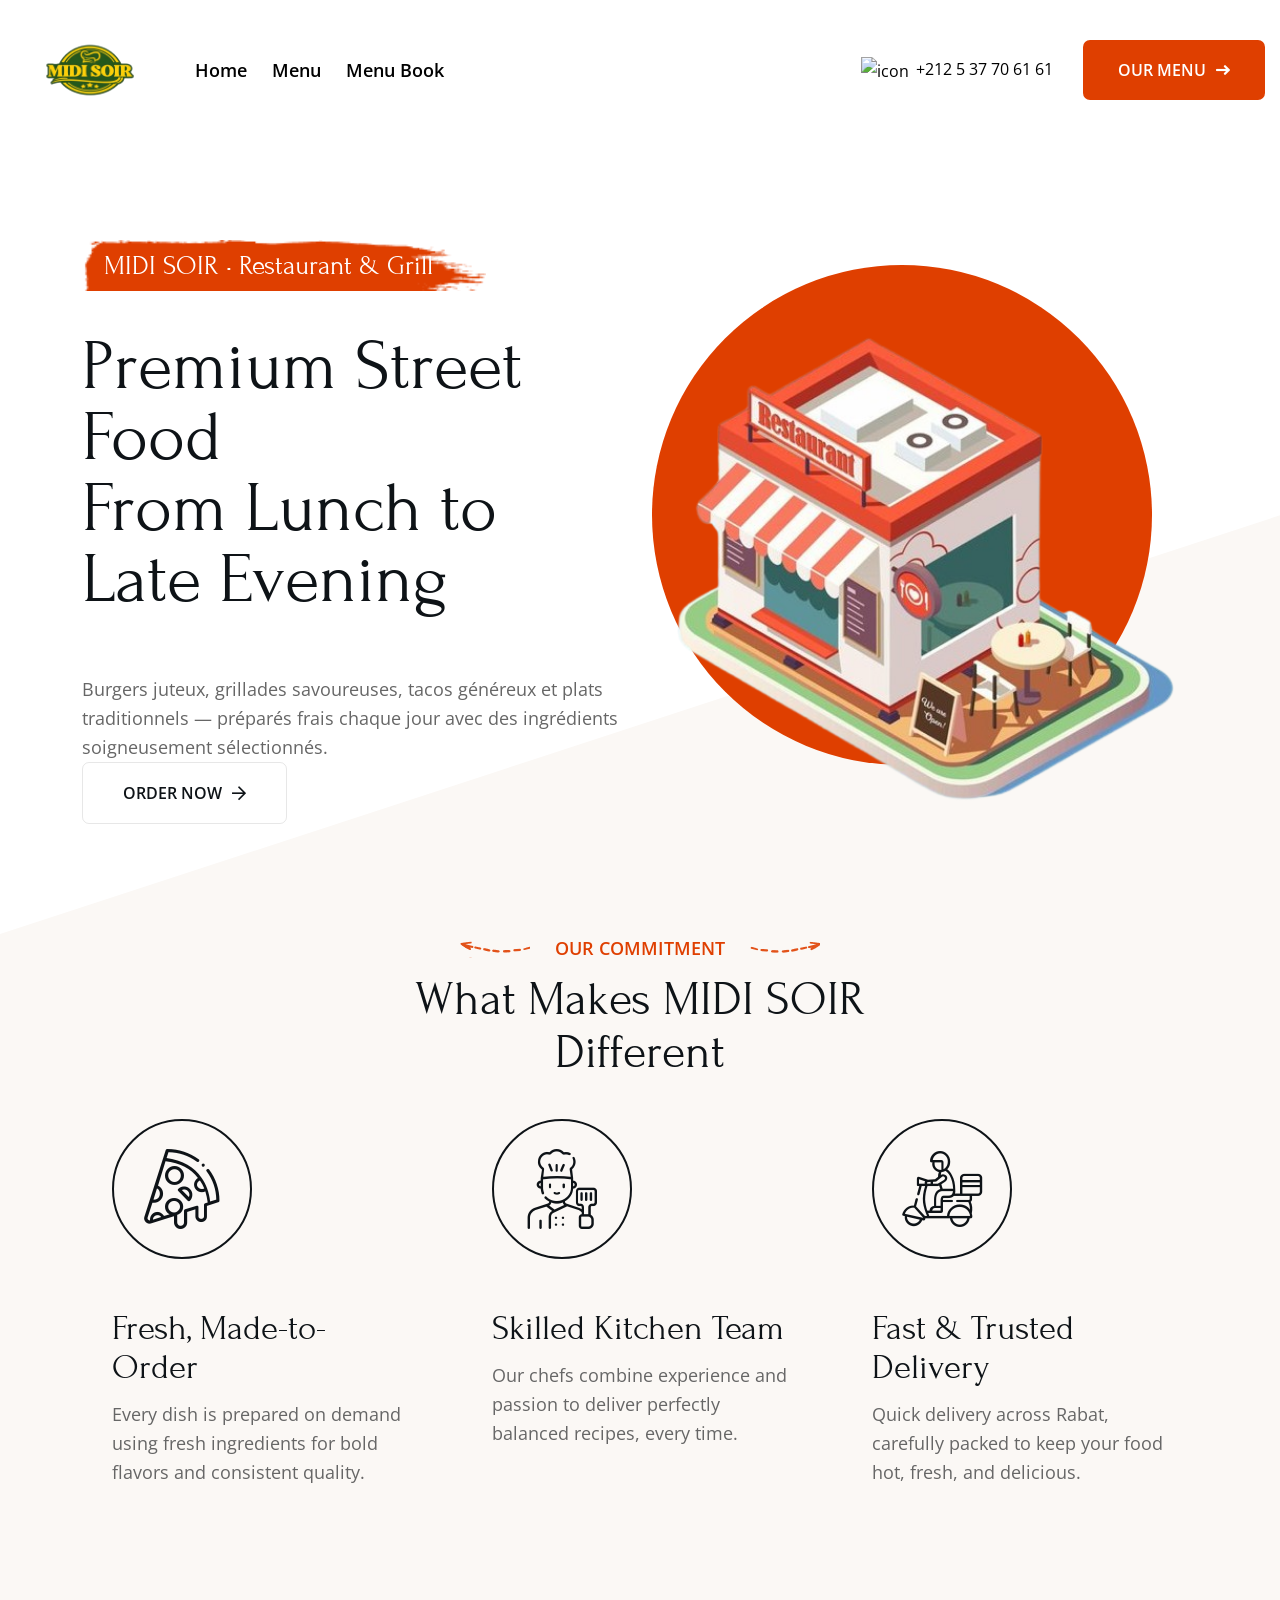
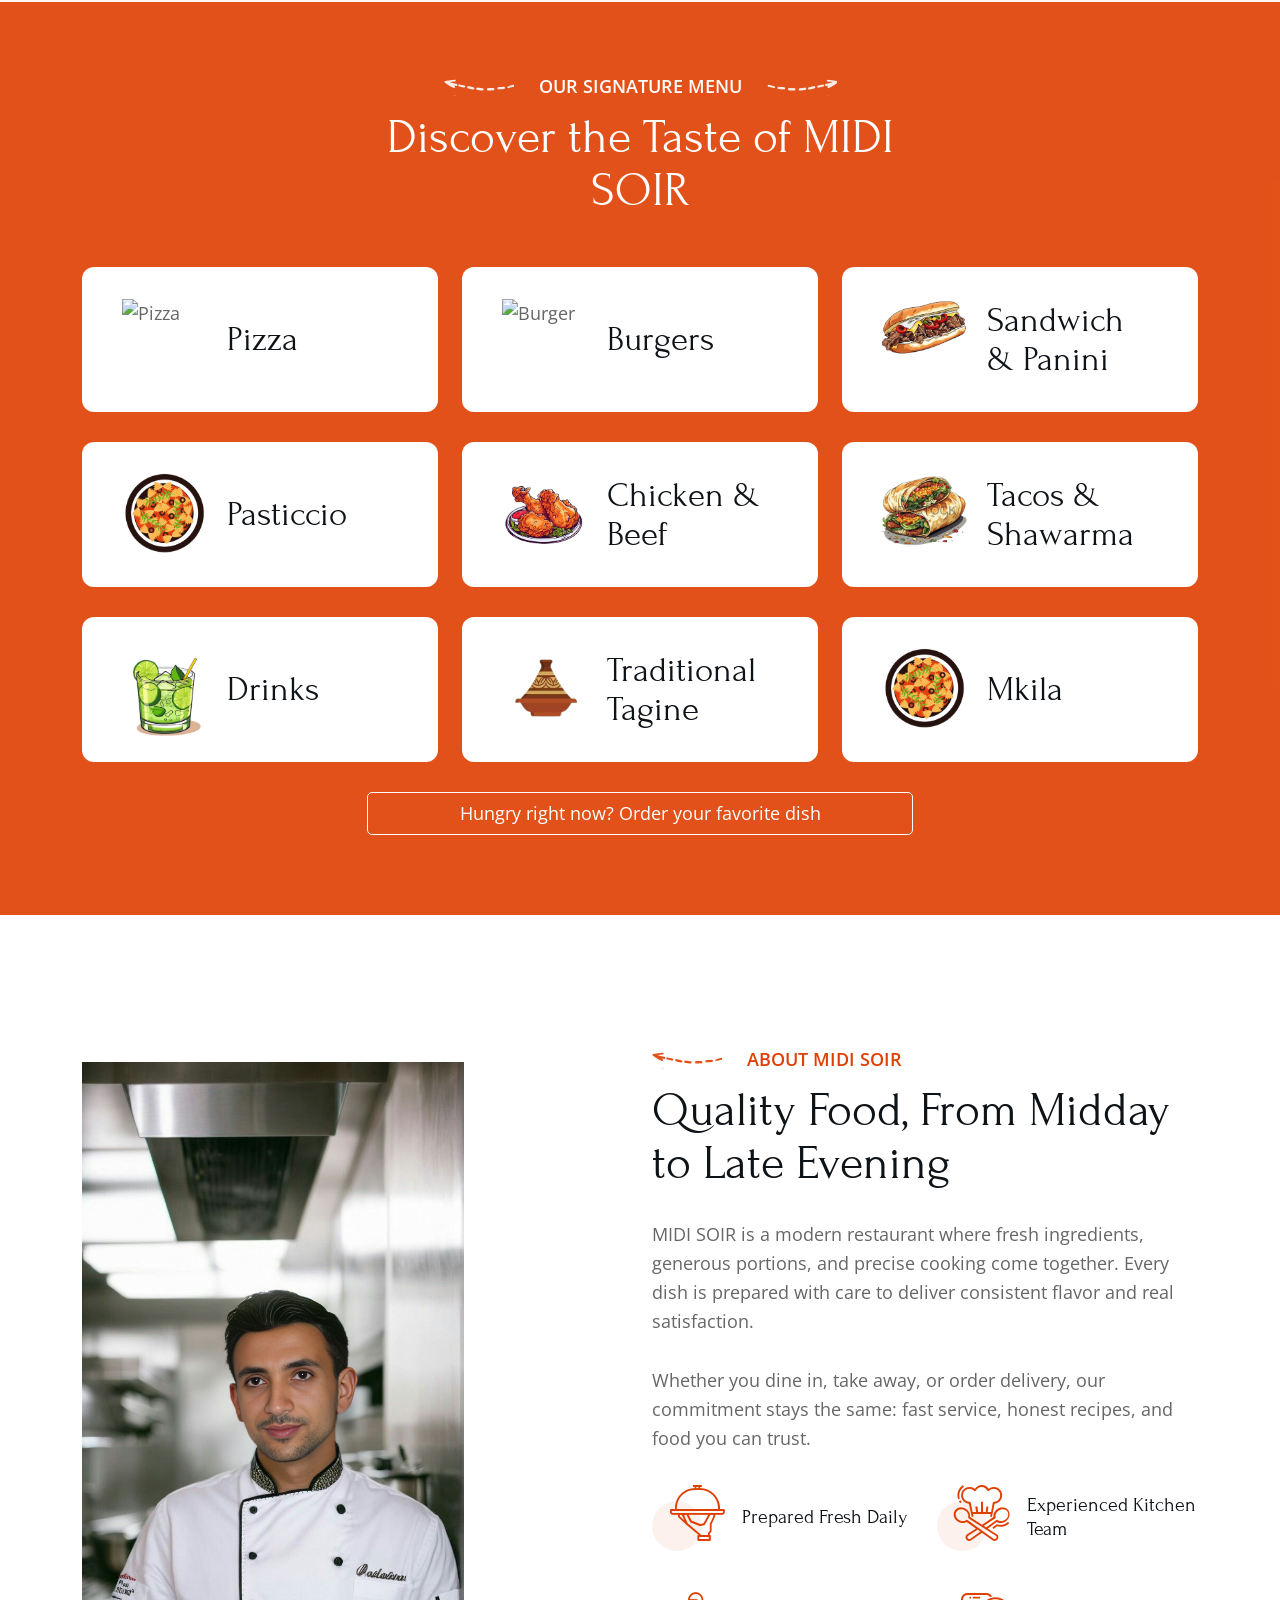
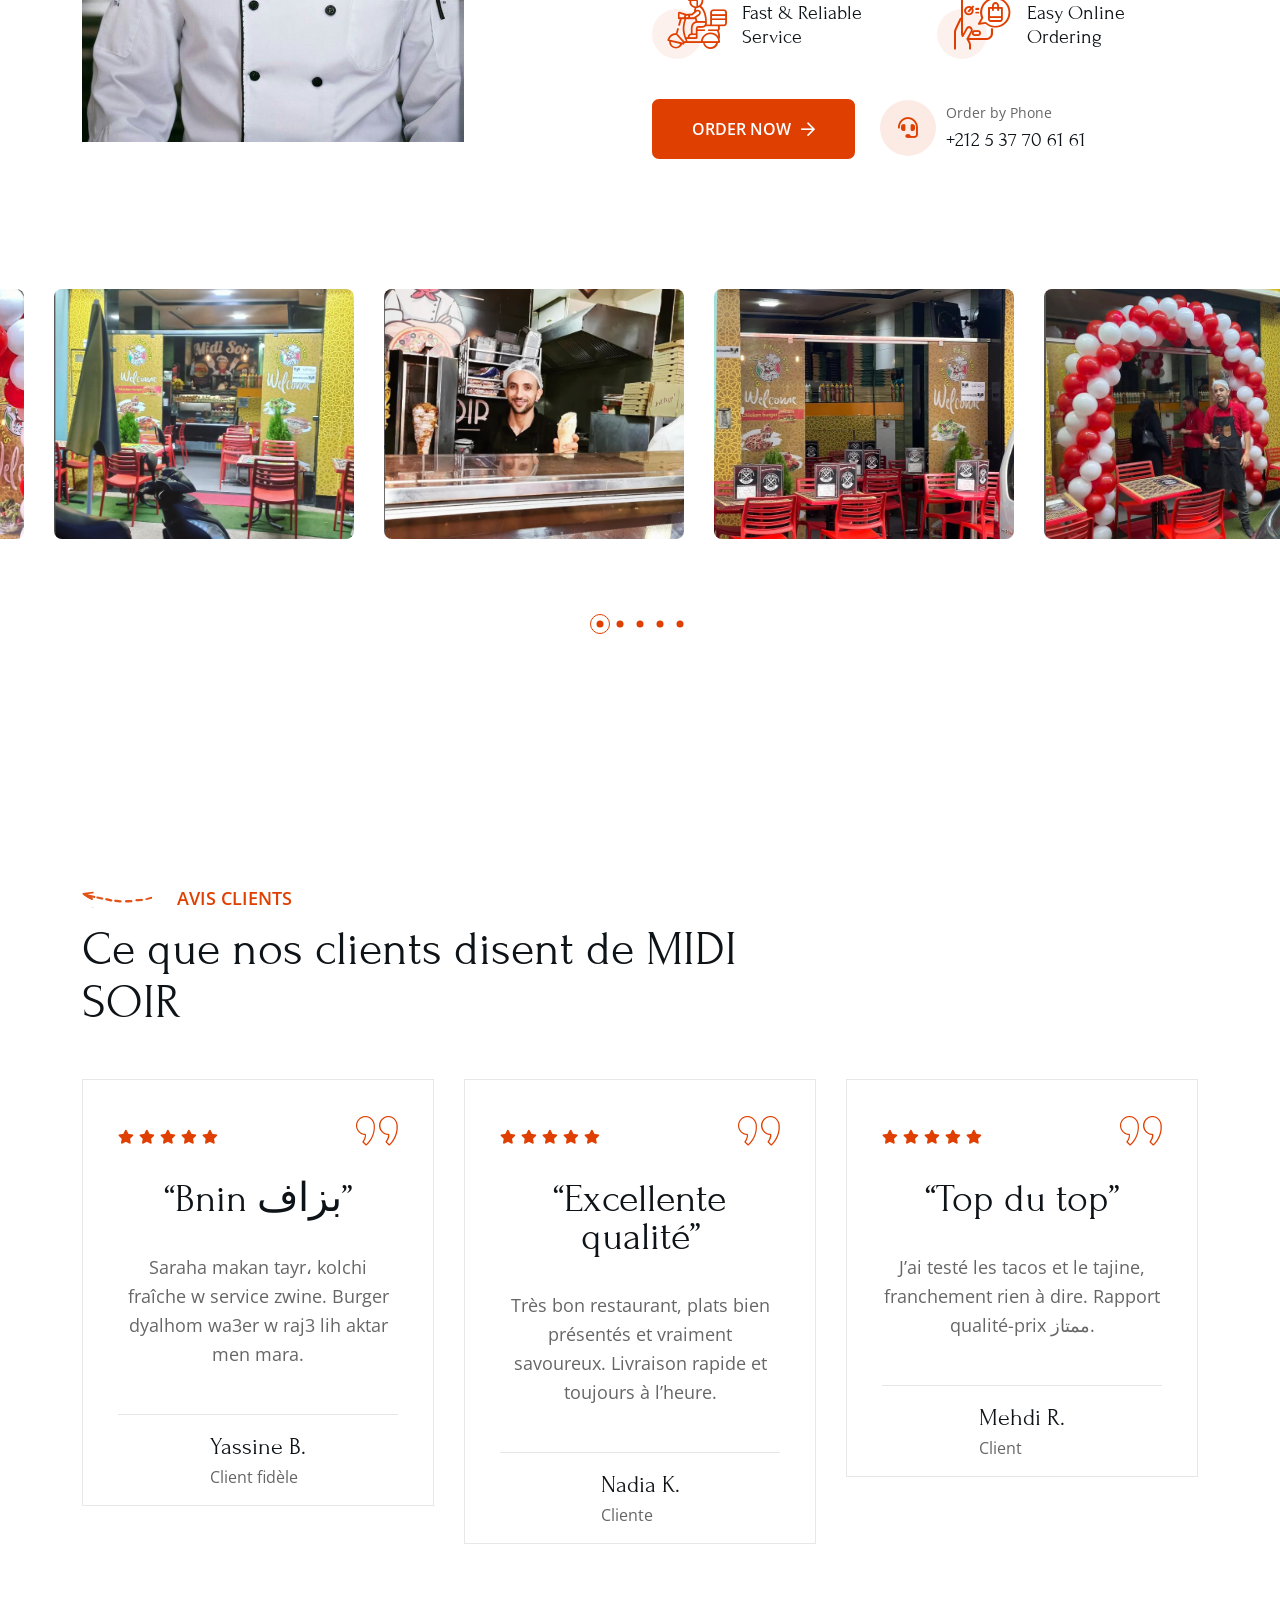
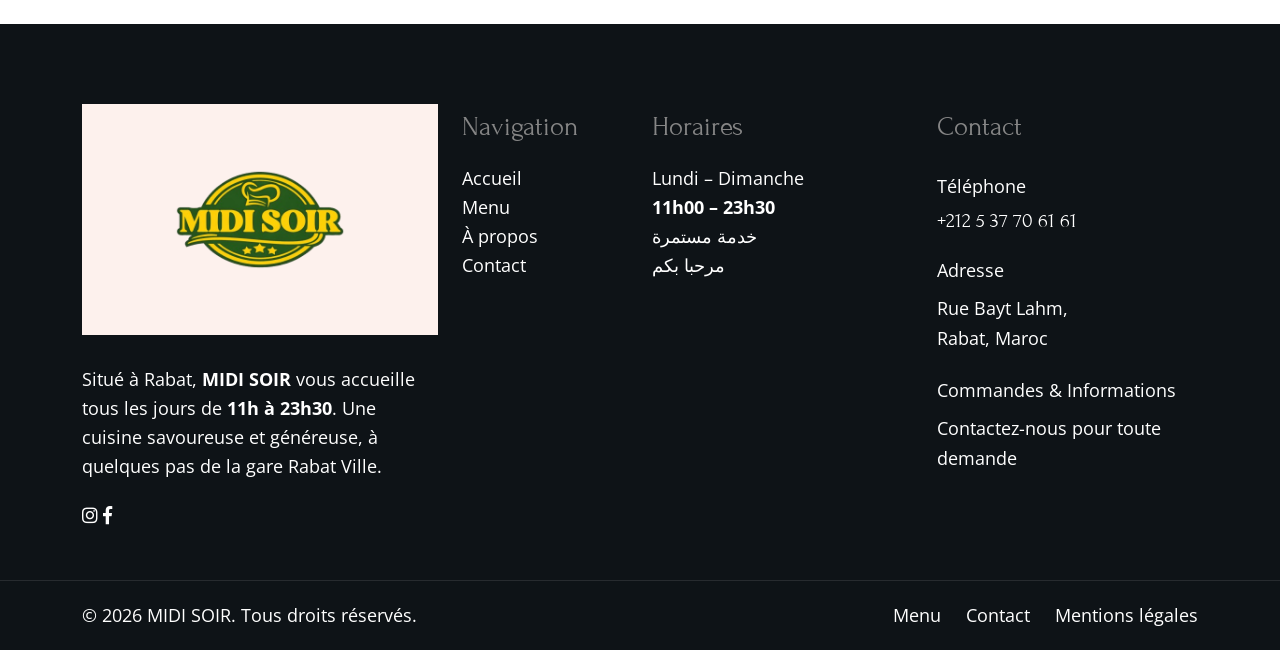
==== commit c8a92704: "Last Update" ====
--- a/index.html
+++ b/index.html
@@ -40,6 +40,8 @@
             </div>
         </div><!--====== End Preloader ======-->
 
+        
+
         <!--====== Start Header ======-->
         <header class="header-area">
             <!--=== Header Navigation ===-->
@@ -105,7 +107,7 @@
                             <!--=== Nav right Item ===-->
                             <div class="nav-right-item d-flex align-items-center">
                                 <div class="nav-call-button">
-                                    <span><img src="https://html.webtend.net/qichen/assets/images/call.png" alt="icon"><a href="tel:+212 (5) 37 70 61 61">+212 (5) 37 70 61 61</a></span>
+                                    <span><img src="https://html.webtend.net/qichen/assets/images/call.png" alt="icon"><a href="tel:+212 5 37 70 61 61">+212 5 37 70 61 61</a></span>
                                 </div>
                                 <div class="menu-button d-xl-block d-none">
                                     <a class="main-btn btn-red">Our Menu<i class="fas fa-long-arrow-right"></i></a>
@@ -137,35 +139,41 @@
 
     <div class="container">
         <div class="row align-items-center">
-            
+
             <!-- Text Content -->
             <div class="col-lg-6 order-lg-1 order-2">
                 <div class="hero-content">
-                    <span class="tag-line wow fadeInUp" data-wow-delay=".4s">
+
+                    <span class="tag-line wow fadeInUp" data-wow-delay=".3s">
                         MIDI SOIR • Restaurant & Grill
                     </span>
 
-                    <h1 class="wow fadeInDown" data-wow-delay=".6s">
-                        Where Flavor<br>Meets the Evening
+                    <h1 class="wow fadeInDown" data-wow-delay=".5s">
+                        Premium Street Food<br>
+                        From Lunch to Late Evening
                     </h1>
 
-                    <p class="wow fadeInUp" data-wow-delay=".8s">
-                        Freshly prepared burgers, grilled specialties, and homemade sauces —
-                        crafted with passion and served with elegance.
+                    <p class="wow fadeInUp" data-wow-delay=".7s">
+                        Burgers juteux, grillades savoureuses, tacos généreux
+                        et plats traditionnels — préparés frais chaque jour
+                        avec des ingrédients soigneusement sélectionnés.
                     </p>
 
-                    <div class="hero-button wow fadeInUp" data-wow-delay="1s">
-                        <a href="menu.html" class="main-btn filled-btn">
-                            Explore Our Menu <i class="far fa-arrow-right"></i>
+                    <div class="hero-button wow fadeInUp" data-wow-delay=".9s">
+                        <a href="menu-fastfood.html" class="main-btn filled-btn">
+                            Order Now <i class="far fa-arrow-right"></i>
                         </a>
                     </div>
+
                 </div>
             </div>
 
             <!-- Image -->
             <div class="col-lg-6 order-lg-2 order-1">
                 <div class="event-one_image-box text-center p-r z-1 wow fadeInLeft">
-                    <img width="100%" src="assets/midi-soir/f3d70bfc100c0dec1bcbd3b7ba8bdef7-removebg-preview.png" alt="MIDI SOIR Signature Dish">
+                    <img width="100%"
+                         src="assets/midi-soir/f3d70bfc100c0dec1bcbd3b7ba8bdef7-removebg-preview.png"
+                         alt="MIDI SOIR signature burgers and grilled dishes">
                     <div class="shape circle-shape"><span></span></div>
                 </div>
             </div>
@@ -178,11 +186,12 @@
 <section class="features-section light-gray-bg pb-75">
     <div class="container">
 
+        <!-- Section Title -->
         <div class="row justify-content-center">
             <div class="col-xl-6 col-lg-12">
                 <div class="section-title text-center mb-40">
-                    <span class="sub-title">Our Promise</span>
-                    <h2>Why Customers Love MIDI SOIR</h2>
+                    <span class="sub-title">Our Commitment</span>
+                    <h2>What Makes MIDI SOIR Different</h2>
                 </div>
             </div>
         </div>
@@ -197,10 +206,10 @@
                             <i class="flaticon-pizza-slice-1"></i>
                         </div>
                         <div class="text">
-                            <h3 class="title">Fresh & Gourmet Recipes</h3>
+                            <h3 class="title">Fresh, Made-to-Order</h3>
                             <p>
-                                Carefully selected ingredients, prepared daily for authentic
-                                taste and consistent quality.
+                                Every dish is prepared on demand using fresh ingredients
+                                for bold flavors and consistent quality.
                             </p>
                         </div>
                     </div>
@@ -215,10 +224,10 @@
                             <i class="flaticon-chef-1"></i>
                         </div>
                         <div class="text">
-                            <h3 class="title">Experienced Chefs</h3>
+                            <h3 class="title">Skilled Kitchen Team</h3>
                             <p>
-                                Our kitchen is led by professionals passionate about flavor,
-                                precision, and presentation.
+                                Our chefs combine experience and passion to deliver
+                                perfectly balanced recipes, every time.
                             </p>
                         </div>
                     </div>
@@ -233,10 +242,10 @@
                             <i class="flaticon-delivery-man"></i>
                         </div>
                         <div class="text">
-                            <h3 class="title">Fast & Reliable Delivery</h3>
+                            <h3 class="title">Fast & Trusted Delivery</h3>
                             <p>
-                                Enjoy MIDI SOIR at home with quick delivery that keeps your
-                                food hot and delicious.
+                                Quick delivery across Rabat, carefully packed to keep
+                                your food hot, fresh, and delicious.
                             </p>
                         </div>
                     </div>
@@ -247,6 +256,7 @@
     </div>
 </section>
 <!--=== End Features Section ===-->
+
 <!--=== Start Category Section ===-->
 <section class="category-bg-section pt-70 pb-80 p-r z-1"
     style="background-image: url(https://html.webtend.net/qichen/assets/images/bg/category-bg-1.jpg);">
@@ -257,7 +267,7 @@
         <div class="row justify-content-center">
             <div class="col-xl-6 col-lg-10">
                 <div class="section-title text-center text-white mb-50 wow fadeInDown">
-                    <span class="sub-title">Our Menu Categories</span>
+                    <span class="sub-title">Our Signature Menu</span>
                     <h2>Discover the Taste of MIDI SOIR</h2>
                 </div>
             </div>
@@ -376,13 +386,13 @@
 
         </div>
 
-        <!-- CTA -->
+          <!-- CTA -->
         <div class="row justify-content-center">
             <div class="col-xl-6 col-lg-8">
                 <div class="quote-box text-center text-white wow fadeInUp">
                     <p>
-                        Looking for a special order or an event menu?
-                        <a href="menu.html">Order Now</a>
+                        Hungry right now?
+                        <a href="menu-fastfood.html">Order your favorite dish</a>
                     </p>
                 </div>
             </div>
@@ -410,9 +420,9 @@
             <!-- Image -->
             <div class="col-lg-6">
                 <div class="about-image-box mb-50 wow fadeInLeft">
-                    <img style="max-width:70%;" 
-                         src="4e5154fb-8cb1-4b45-a228-48e058f876f1.png" 
-                         alt="MIDI SOIR Restaurant">
+                    <img style="max-width:70%;"
+                         src="4e5154fb-8cb1-4b45-a228-48e058f876f1.png"
+                         alt="MIDI SOIR restaurant interior and signature dishes">
                 </div>
             </div>
 
@@ -422,20 +432,20 @@
 
                     <div class="section-title section-title-left mb-30 wow fadeInUp">
                         <span class="sub-title">About MIDI SOIR</span>
-                        <h2>A Refined Taste Experience, From Midday to Evening</h2>
+                        <h2>Quality Food, From Midday to Late Evening</h2>
                     </div>
 
                     <p class="wow fadeInDown">
-                        MIDI SOIR is more than a restaurant — it is a place where quality,
-                        authenticity, and passion come together. From carefully selected
-                        ingredients to perfectly crafted dishes, we focus on delivering
-                        flavors that satisfy every moment of your day.
+                        MIDI SOIR is a modern restaurant where fresh ingredients,
+                        generous portions, and precise cooking come together.
+                        Every dish is prepared with care to deliver consistent
+                        flavor and real satisfaction.
                     </p>
 
                     <p class="wow fadeInDown">
-                        Whether you’re dining in, ordering takeaway, or enjoying delivery,
-                        our mission remains the same: fresh food, generous portions,
-                        and a memorable experience.
+                        Whether you dine in, take away, or order delivery,
+                        our commitment stays the same: fast service,
+                        honest recipes, and food you can trust.
                     </p>
 
                     <!-- Key Highlights -->
@@ -447,7 +457,7 @@
                                     <i class="flaticon-food-serving"></i>
                                 </div>
                                 <div class="text">
-                                    <h5>Freshly Prepared Dishes</h5>
+                                    <h5>Prepared Fresh Daily</h5>
                                 </div>
                             </div>
                         </div>
@@ -489,17 +499,17 @@
 
                     <!-- Actions -->
                     <div class="about-button wow fadeInUp">
-                        <a href="menu.html" class="main-btn btn-red">
-                            View Our Menu <i class="far fa-arrow-right"></i>
+                        <a href="menu-fastfood.html" class="main-btn btn-red">
+                            Order Now <i class="far fa-arrow-right"></i>
                         </a>
 
-                        <a href="tel:+212600000000" class="call-button">
+                        <a href="tel:+212537706161" class="call-button">
                             <div class="icon">
                                 <i class="fas fa-headset"></i>
                             </div>
                             <div class="text">
                                 <span>Order by Phone</span>
-                                <h5>+212 (5) 37 70 61 61</h5>
+                                <h5>+212 5 37 70 61 61</h5>
                             </div>
                         </a>
                     </div>
@@ -511,6 +521,8 @@
     </div>
 </section>
 <!--=== End About Section ===-->
+
+
 <!--=== Start Gallery Section ===-->
 <section class="gallery-section pb-130">
     <div class="container-fluid">
@@ -669,6 +681,7 @@
     </div>
 </section>
 <!--=== End Testimonial Section ===-->
+
 <!--=== Start Footer ===-->
 <footer class="footer-dark dark-black-bg text-white p-r z-1 pt-80">
 
@@ -681,24 +694,26 @@
                 <div class="col-lg-4 col-md-6">
                     <div class="footer-widget about-company-widget pr-lg-30 mb-40 wow fadeInUp">
                         <div class="footer-content">
-                            <a href="index.html" class="footer-logo mb-30 d-inline-block"
+                            <a href="index.html"
+                               class="footer-logo mb-30 d-inline-block"
                                style="background-color:#FDF1ED;">
-                                <img src="assets/Logo/ChatGPT_Image_14_janv._2026__22_04_16-removebg-preview.png" alt="MIDI SOIR Logo">
+                                <img src="assets/Logo/ChatGPT_Image_14_janv._2026__22_04_16-removebg-preview.png"
+                                     alt="MIDI SOIR restaurant logo">
                             </a>
 
                             <p>
-                                À Rabat, le restaurant <strong>MIDI SOIR</strong> vous accueille
+                                Situé à Rabat, <strong>MIDI SOIR</strong> vous accueille
                                 tous les jours de <strong>11h à 23h30</strong>.
-                                Une cuisine exotique dans un cadre chaleureux,
-                                à deux pas de la gare Rabat Ville.
+                                Une cuisine savoureuse et généreuse,
+                                à quelques pas de la gare Rabat Ville.
                             </p>
 
                             <!-- Social Media -->
                             <div class="footer-social mt-20">
-                                <a href="https://www.instagram.com/snack_midi_soir/" target="_blank">
+                                <a href="https://www.instagram.com/snack_midi_soir/" target="_blank" aria-label="Instagram">
                                     <i class="fab fa-instagram"></i>
                                 </a>
-                                <a href="https://web.facebook.com/midisoiir" target="_blank">
+                                <a href="https://web.facebook.com/midisoiir" target="_blank" aria-label="Facebook">
                                     <i class="fab fa-facebook-f"></i>
                                 </a>
                             </div>
@@ -740,25 +755,25 @@
                         <h4 class="widget-title">Contact</h4>
 
                         <div class="contact-info-box mb-15">
-                            <span class="title">Téléphone :</span>
+                            <span class="title">Téléphone</span>
                             <h5>
                                 <a href="tel:+212537706161">
-                                    +212 (5) 37 70 61 61
+                                    +212 5 37 70 61 61
                                 </a>
                             </h5>
                         </div>
 
                         <div class="contact-info-box mb-15">
-                            <span class="title">Adresse :</span>
+                            <span class="title">Adresse</span>
                             <p>
                                 Rue Bayt Lahm,<br>
-                                Rabat, Morocco
+                                Rabat, Maroc
                             </p>
                         </div>
 
                         <div class="contact-info-box">
-                            <span class="title">Commande & Infos :</span>
-                            <p>N'hésitez pas à nous envoyer une demande</p>
+                            <span class="title">Commandes & Informations</span>
+                            <p>Contactez-nous pour toute demande</p>
                         </div>
                     </div>
                 </div>
@@ -797,6 +812,8 @@
 
 </footer>
 <!--=== End Footer ===-->
+
+
 
 <script>
     document.getElementById("year").textContent = new Date().getFullYear();
--- a/assets/css/style.css
+++ b/assets/css/style.css
@@ -1353,7 +1353,7 @@
     font: 400 27px "Forum", cursive;
     margin-bottom: 40px; }
   .banner-two .hero-content h1 {
-    font-size: 100px;
+    font-size: 71px;
     line-height: 1;
     margin-bottom: 60px; }
     @media (max-width: 1199px) {
